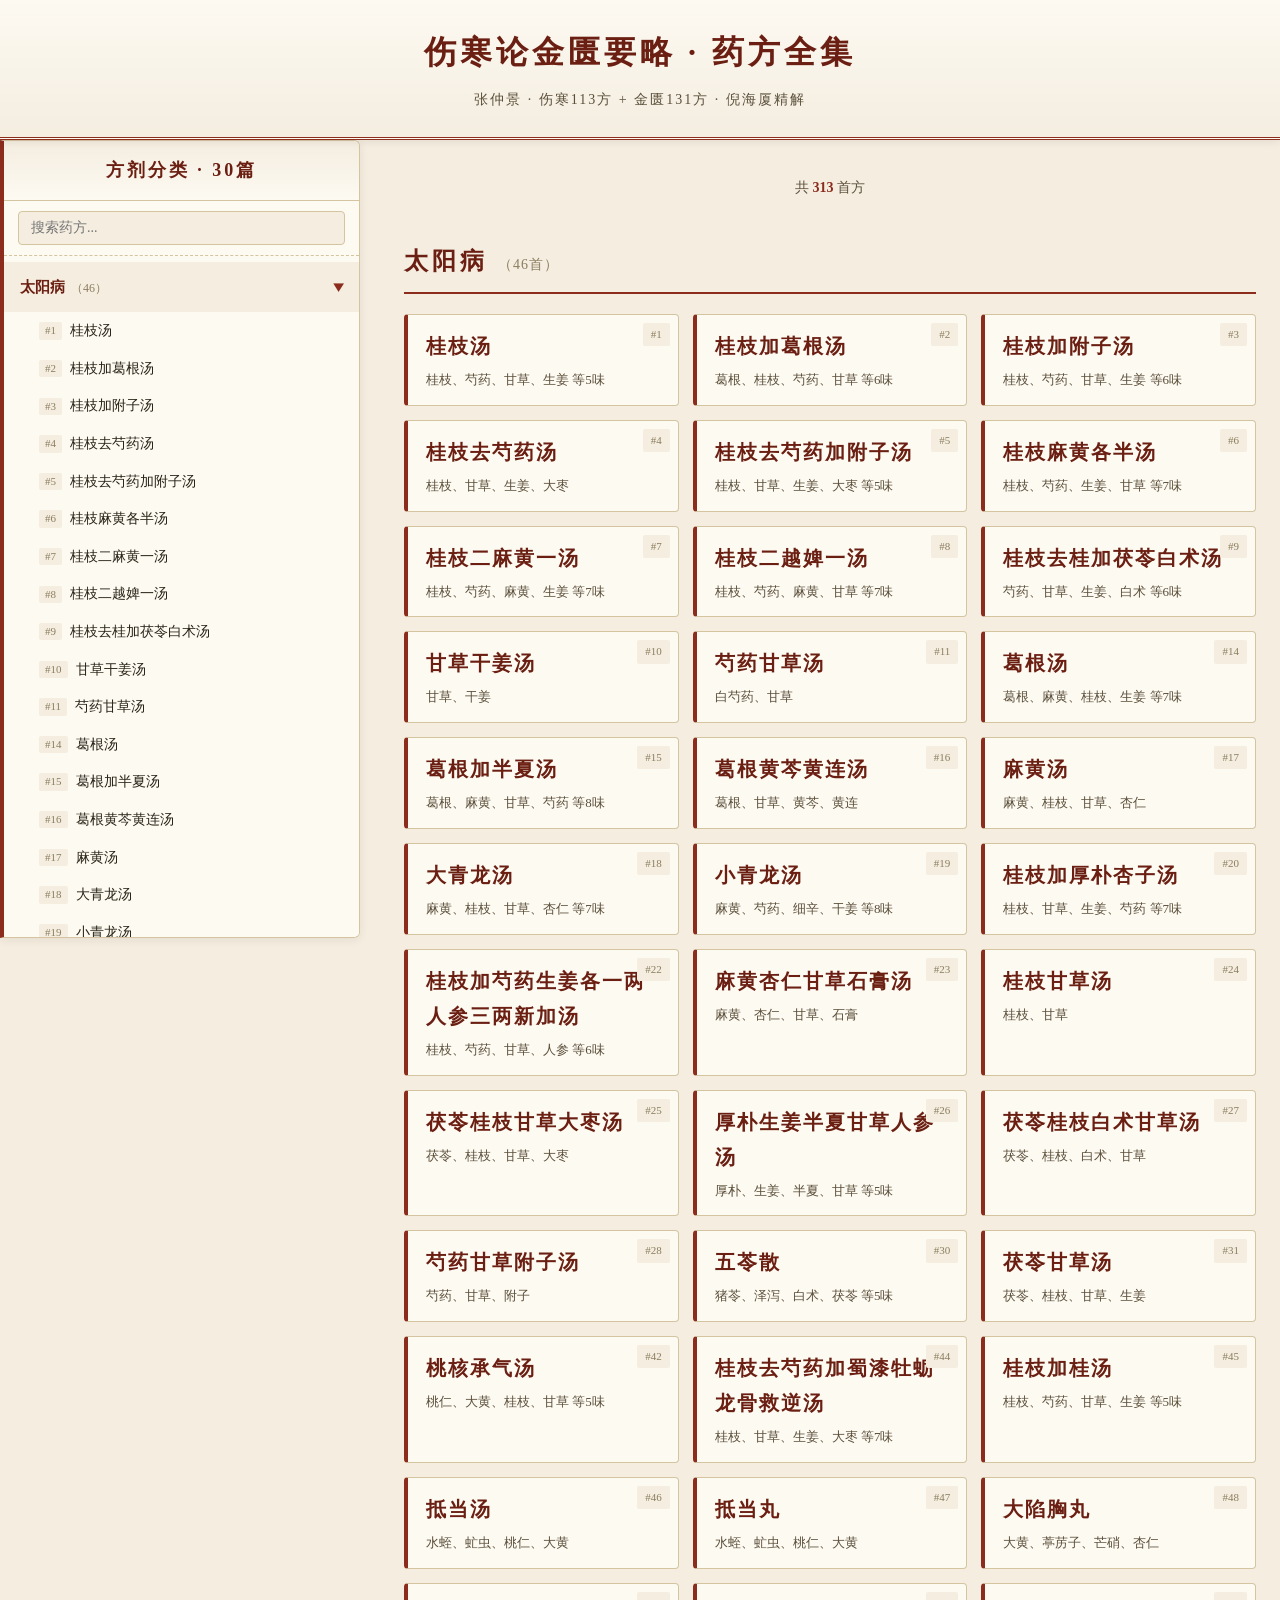
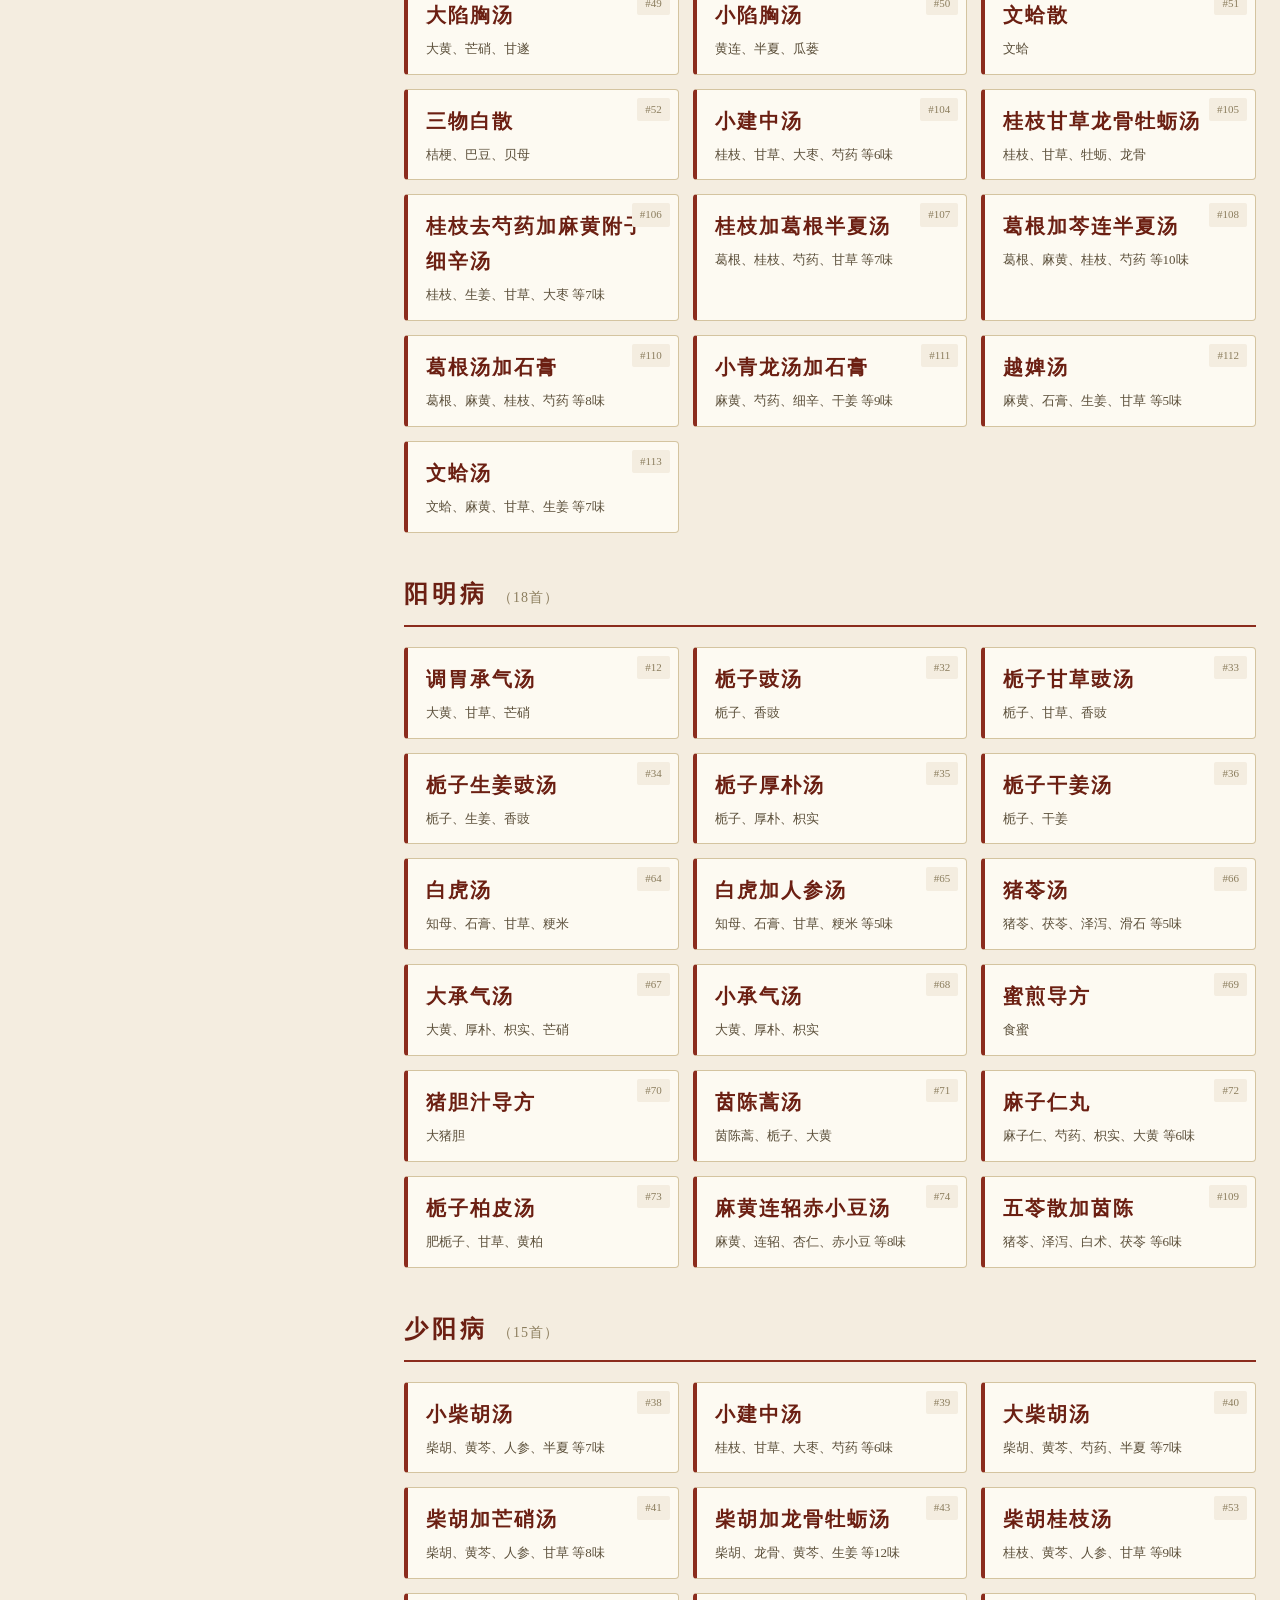
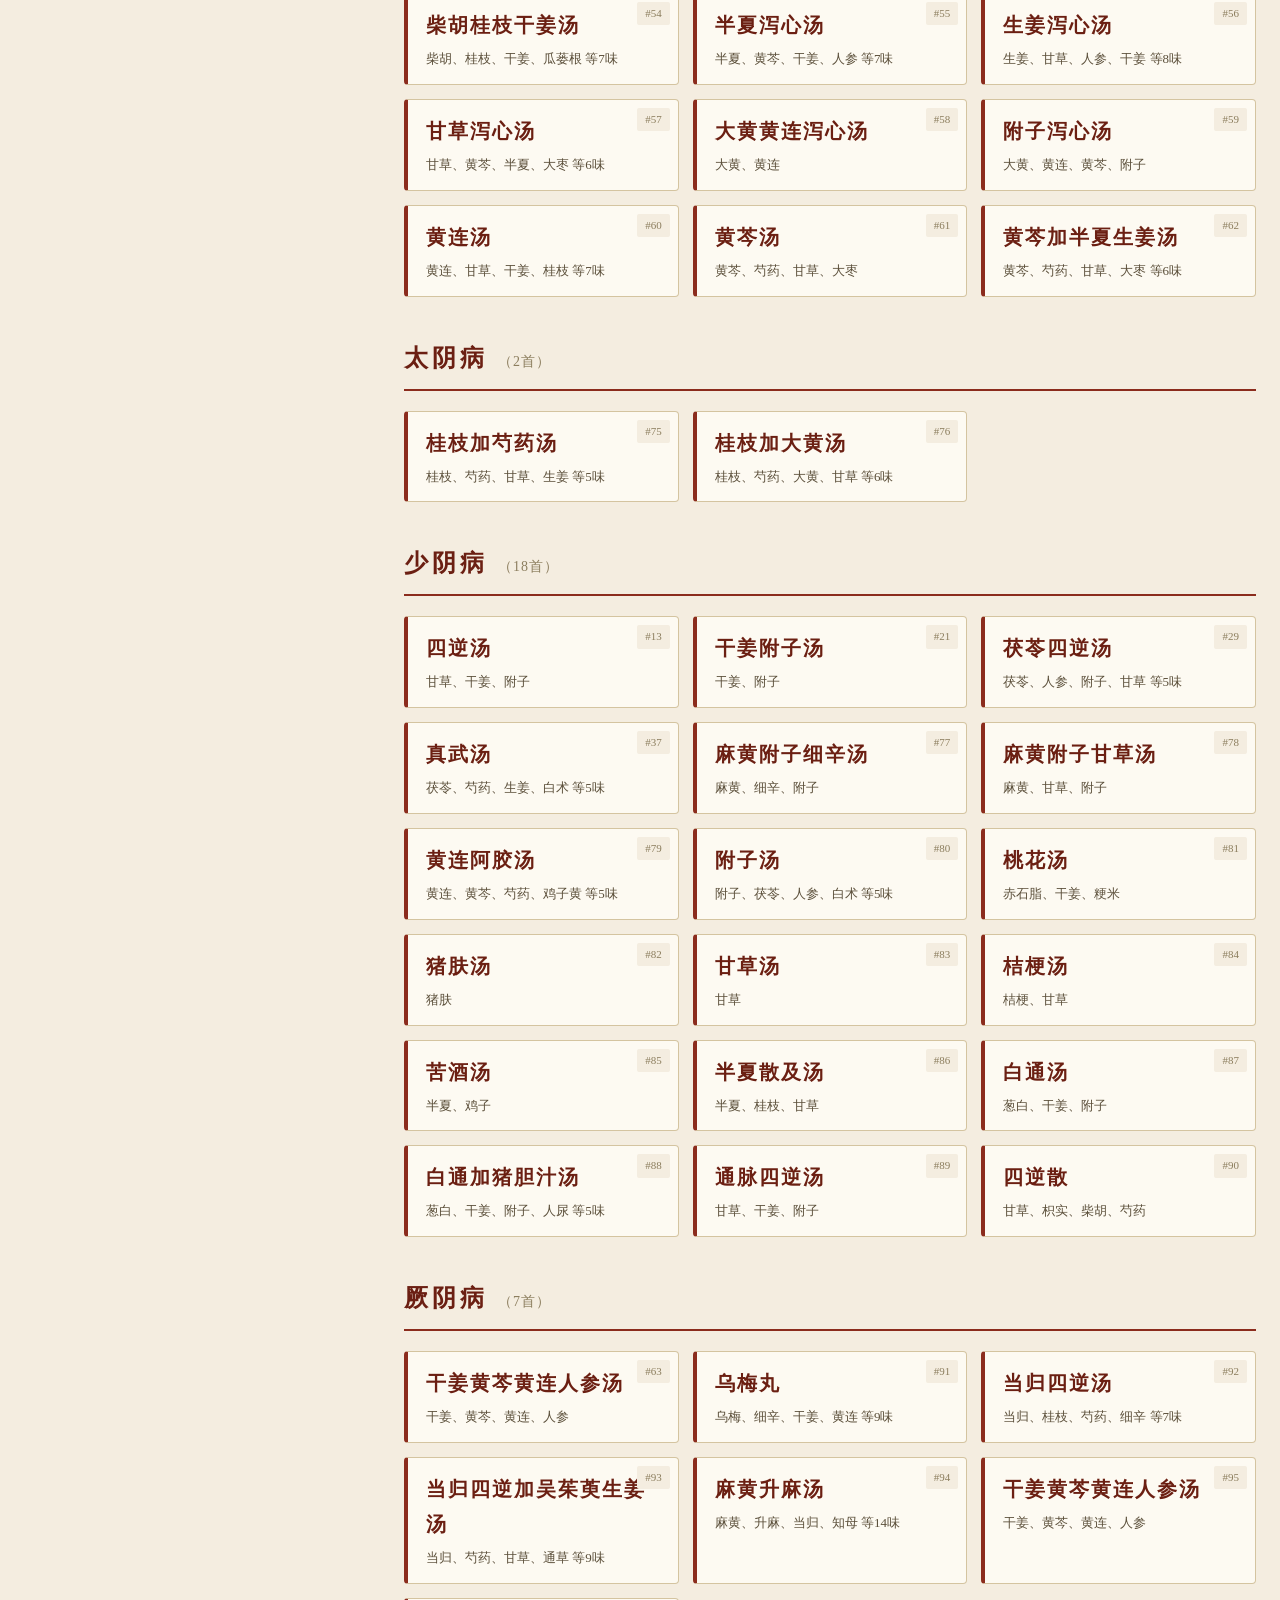
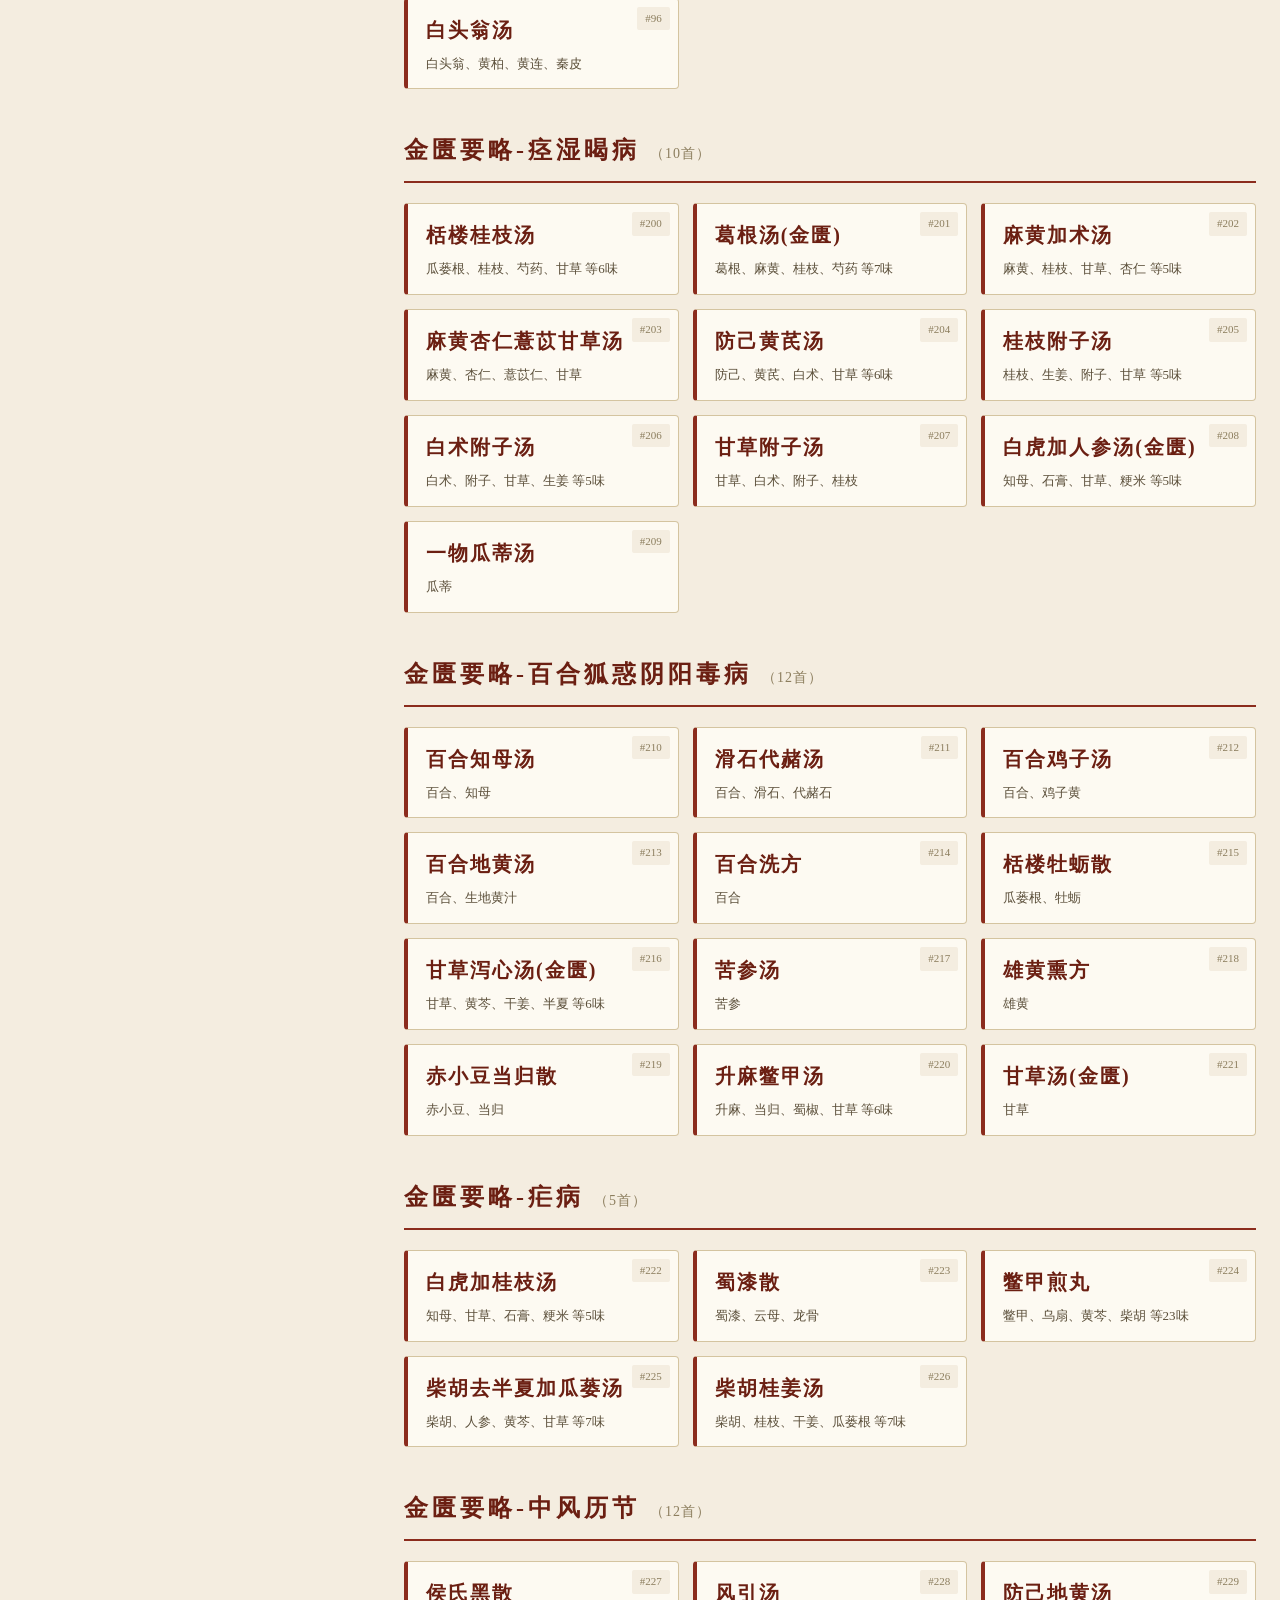
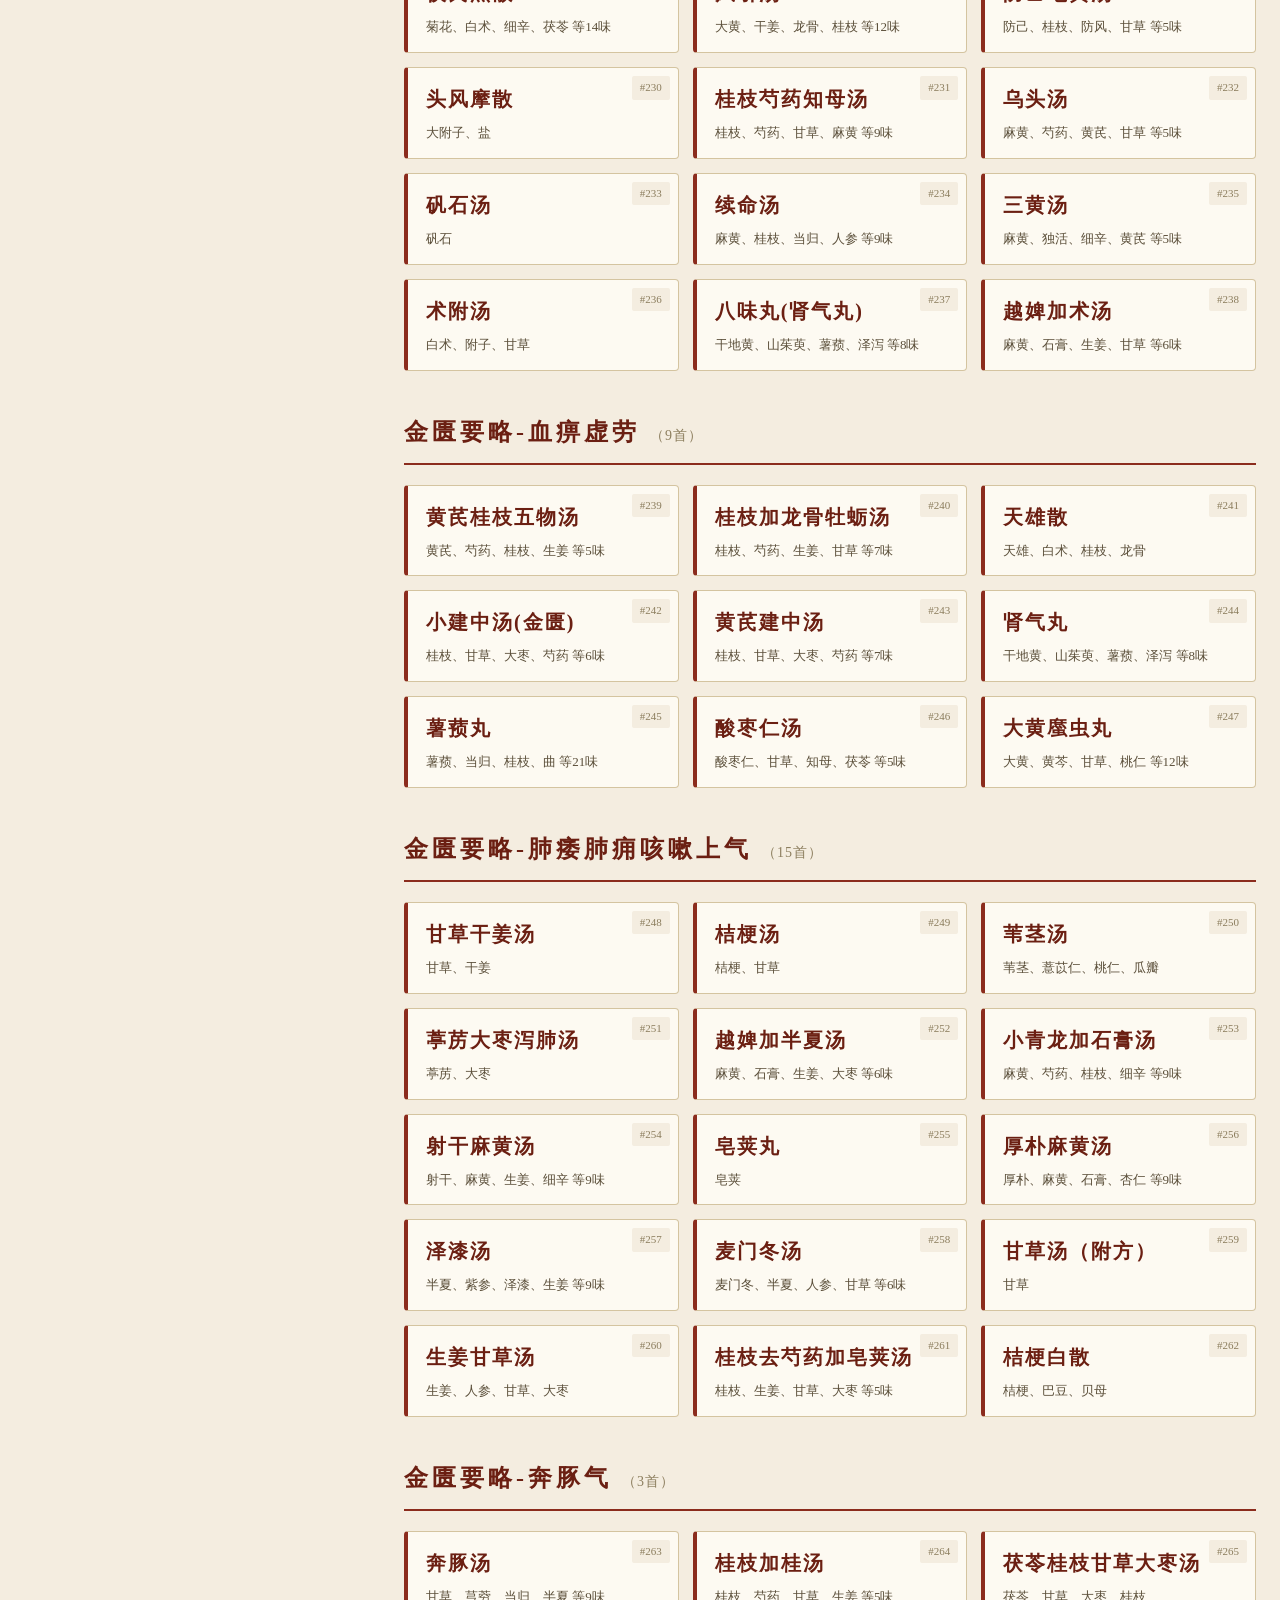
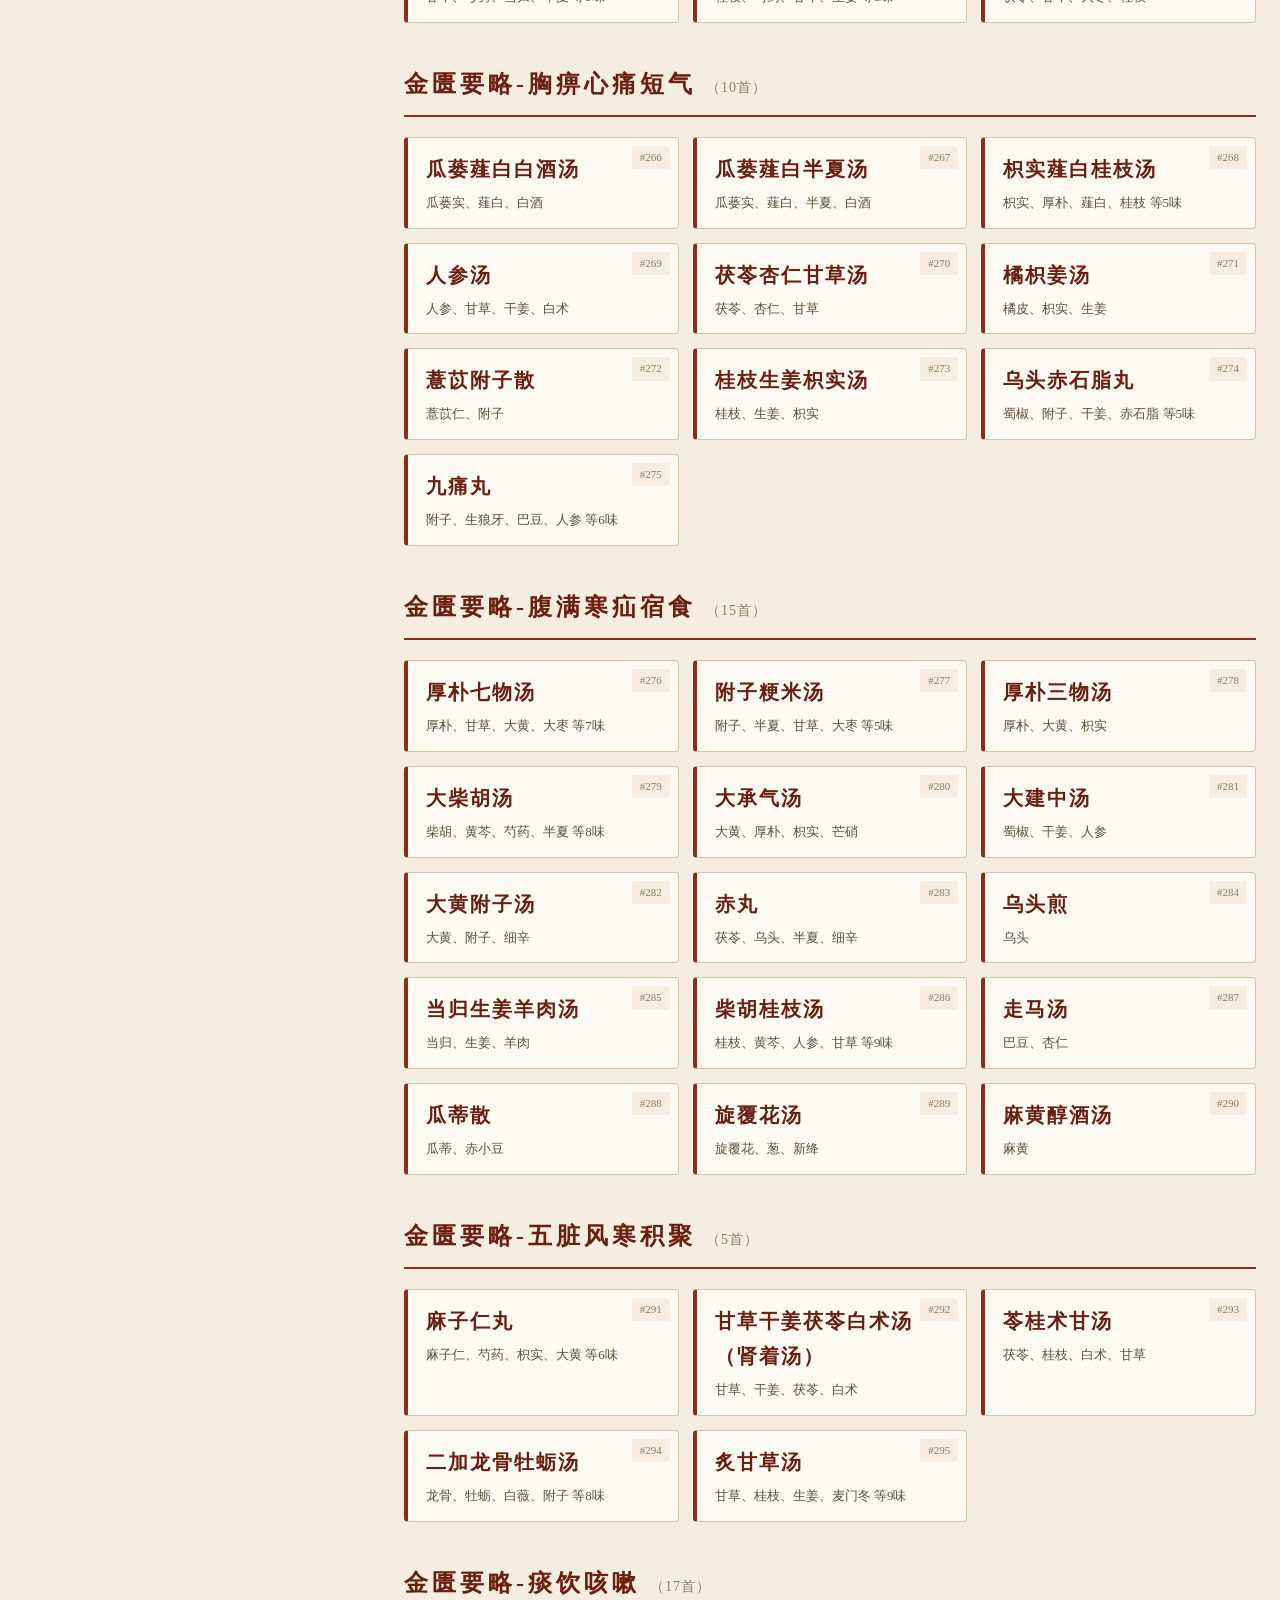
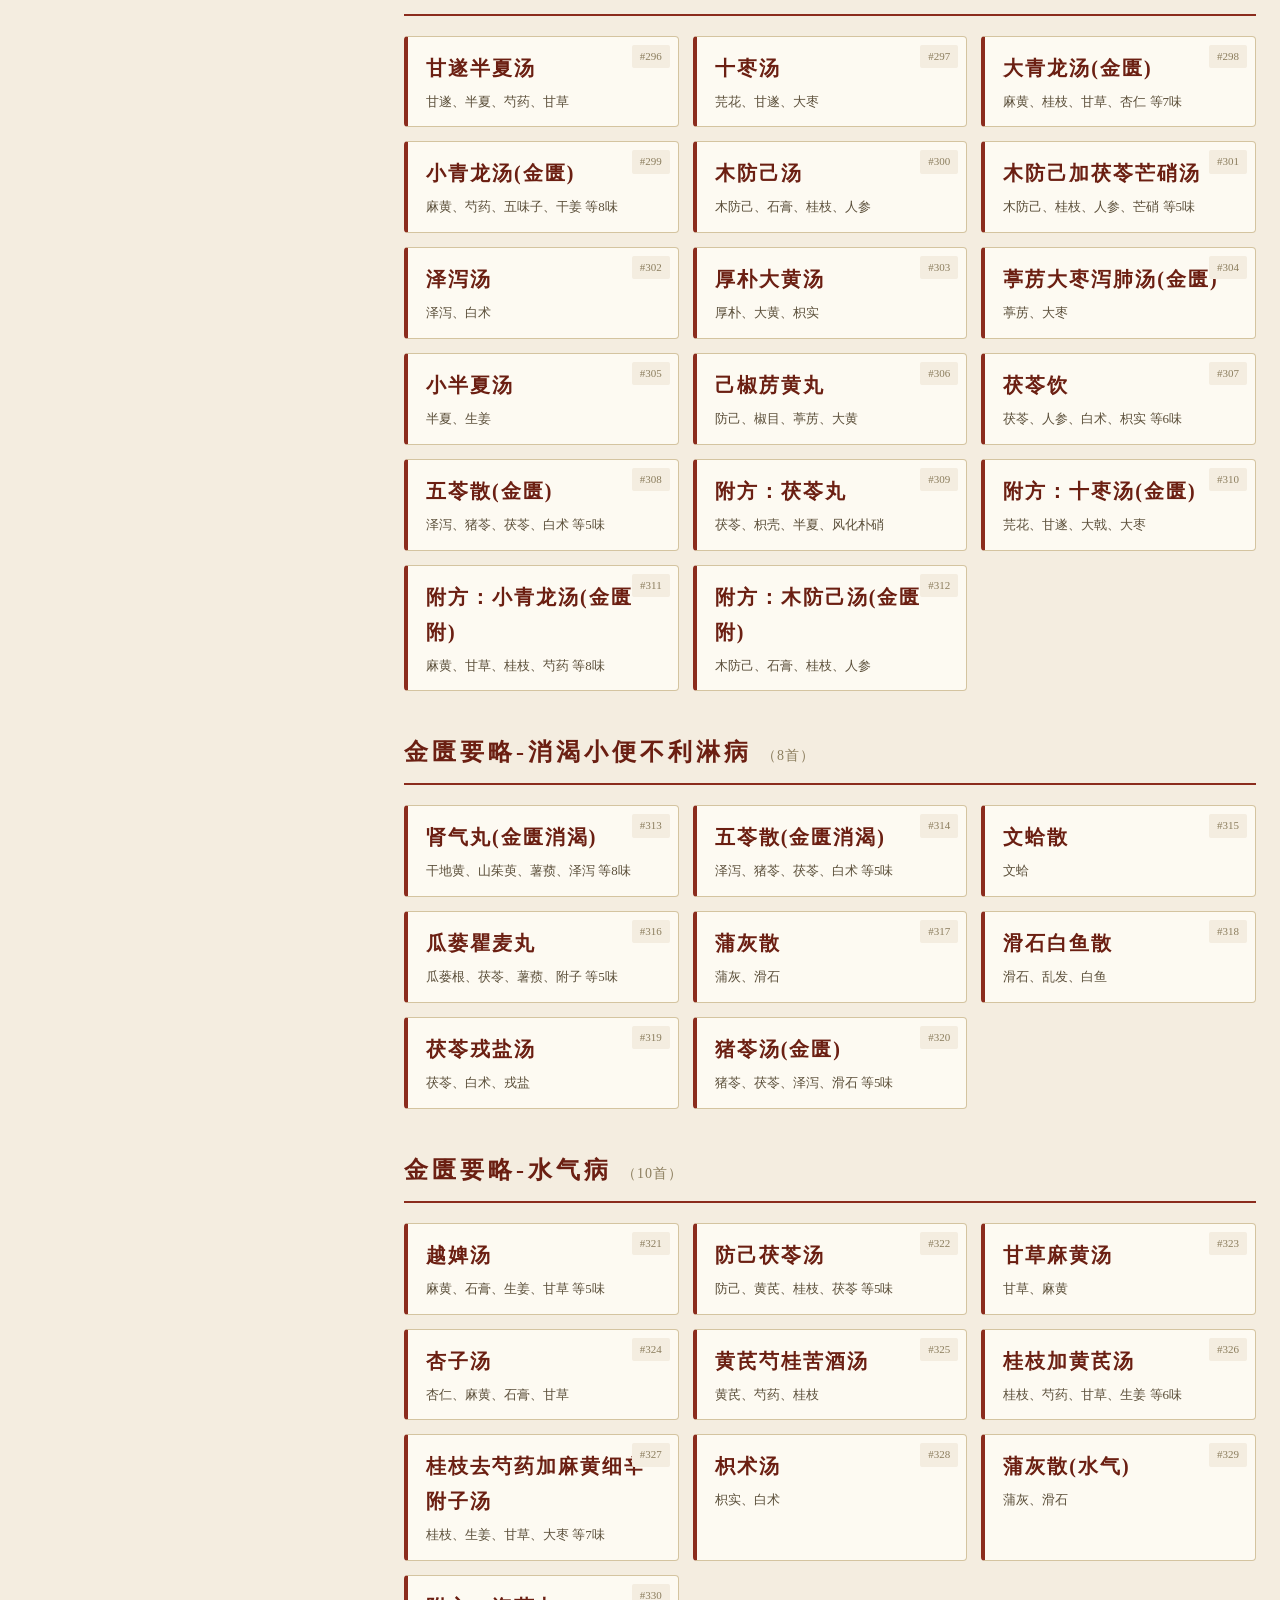
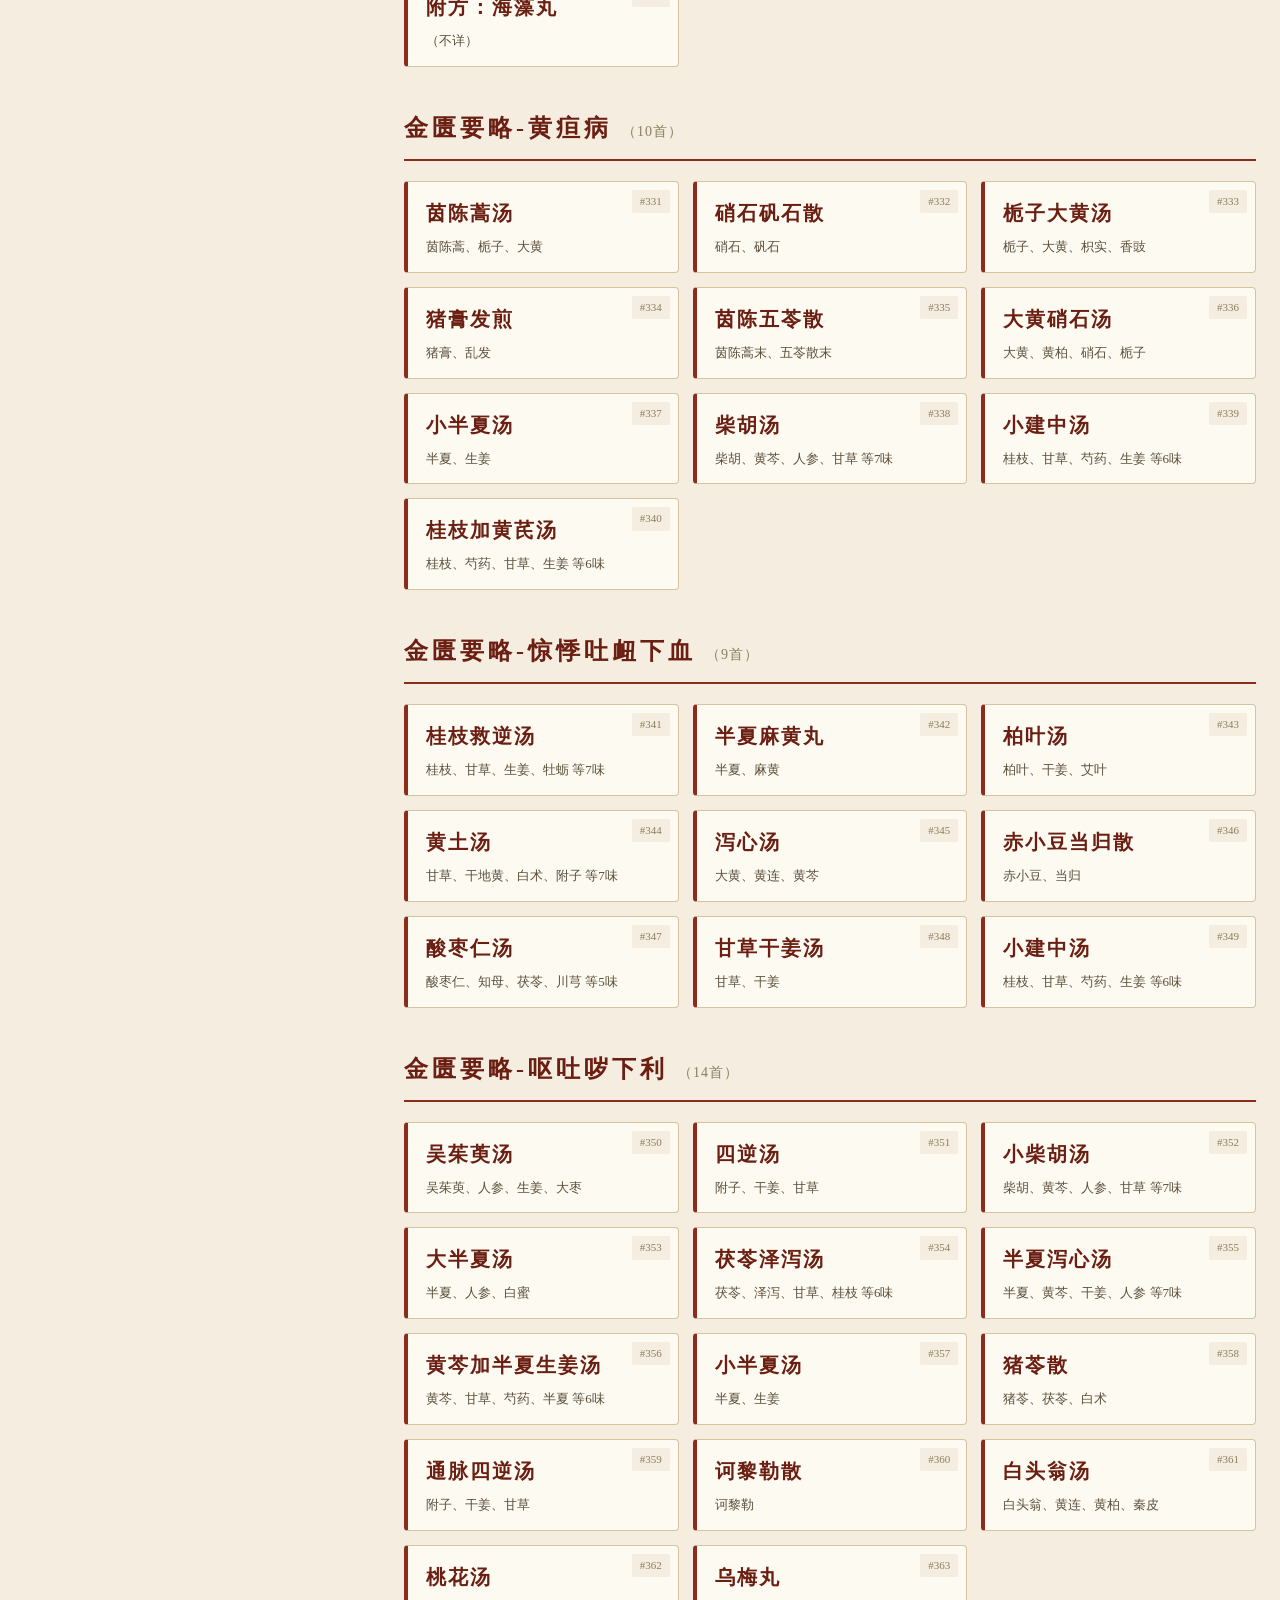
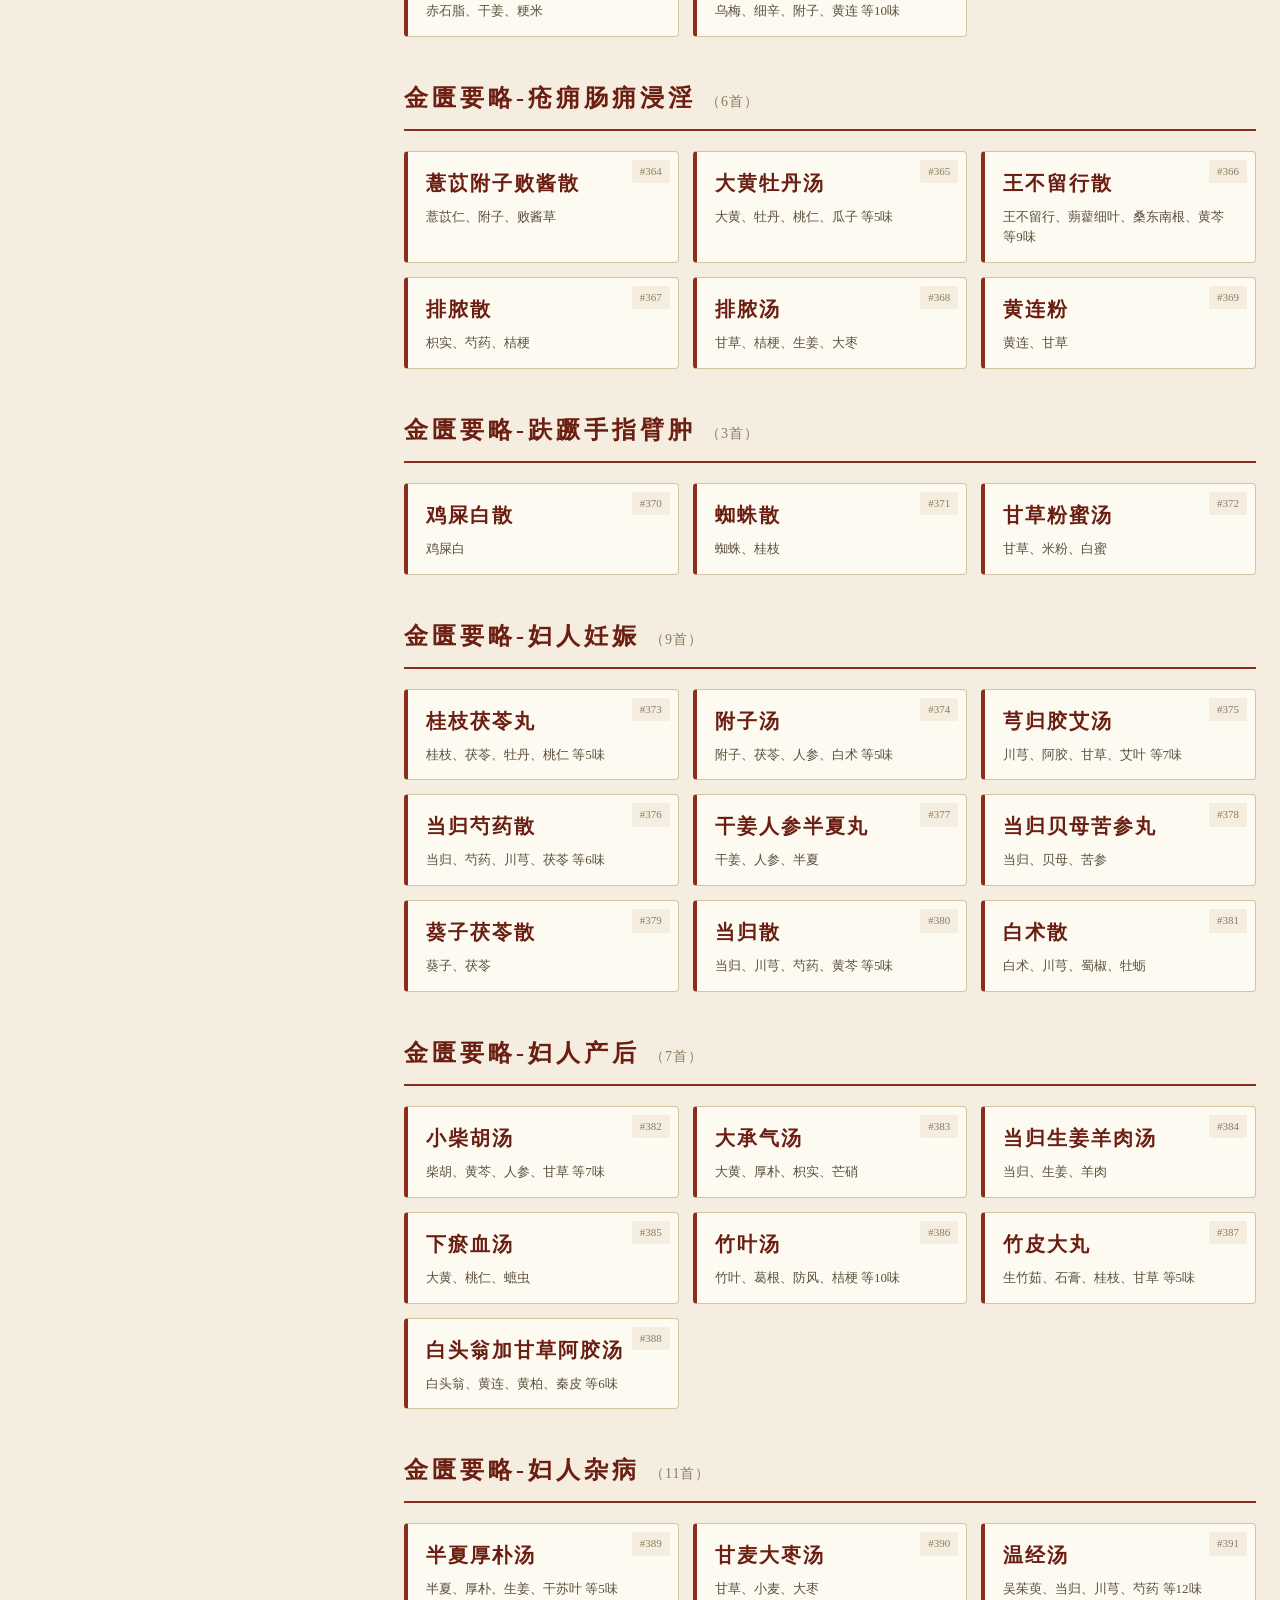
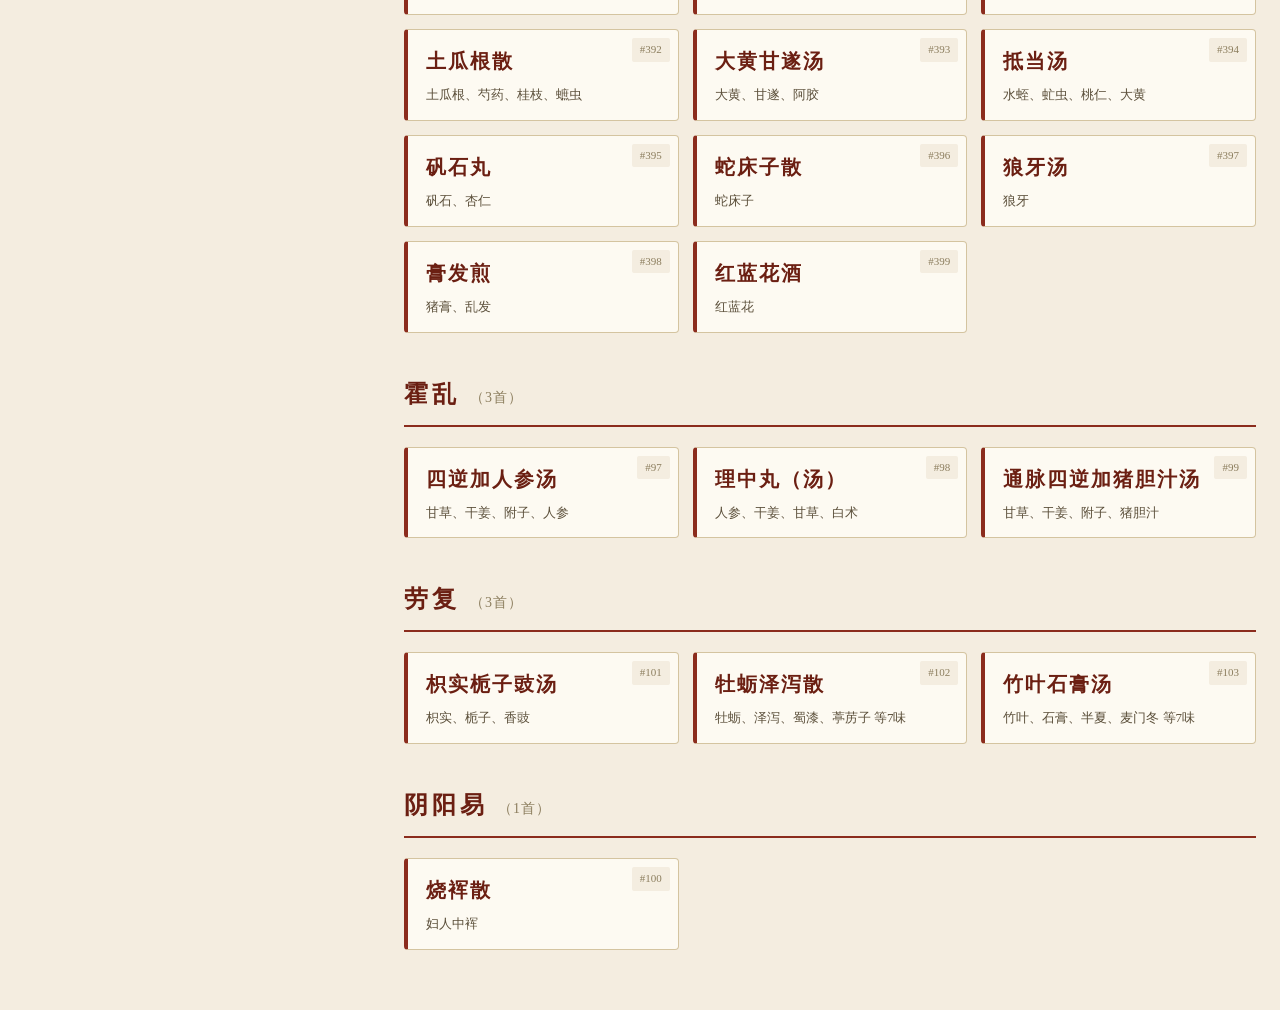
==== 伤寒金匮方剂全集.html @ fbc91f57 "Add files via upload" ====
<!DOCTYPE html>
<html lang="zh-CN">
<head>
<meta charset="UTF-8" />
<meta name="viewport" content="width=device-width, initial-scale=1.0" />
<title>伤寒论金匮要略 · 药方全集 · 倪海厦精解</title>
<link rel="icon" type="image/svg+xml" href="favicon.svg" />
<link rel="alternate icon" type="image/x-icon" href="favicon.svg" />
<link rel="apple-touch-icon" href="favicon.svg" />
<link rel="mask-icon" href="favicon.svg" color="#8b2c1d" />
<meta name="theme-color" content="#8b2c1d" />
<meta name="application-name" content="伤寒金匮方剂全集" />
<meta name="apple-mobile-web-app-title" content="伤寒金匮" />
<meta name="apple-mobile-web-app-capable" content="yes" />
<style>
* { margin: 0; padding: 0; box-sizing: border-box; }
body {
    background: #f4ede0;
    color: #2a2418;
    font-family: "STKaiti", "KaiTi", "楷体", "Songti SC", "STSong", serif;
    line-height: 1.75;
    min-height: 100vh;
}
.header {
    background: linear-gradient(180deg, #fdfaf2 0%, #f4ede0 100%);
    border-bottom: 3px double #8b2c1d;
    padding: 24px;
    text-align: center;
    position: sticky;
    top: 0;
    z-index: 100;
    box-shadow: 0 2px 8px rgba(60, 40, 10, 0.08);
}
.header h1 {
    color: #6b1f12;
    font-size: 32px;
    letter-spacing: 4px;
    margin-bottom: 8px;
}
.header p {
    color: #5b4f3a;
    font-size: 14px;
    letter-spacing: 2px;
}
.stats {
    text-align: center;
    color: #5b4f3a;
    font-size: 14px;
    margin: 16px 0;
}
.stats strong { color: #8b2c1d; }
.container {
    max-width: 1200px;
    margin: 0 auto;
    padding: 20px 24px 60px;
    overflow: hidden;
}
.layout {
    display: flex;
    align-items: flex-start;
}
.main-content {
    flex: 1 1 auto;
    min-width: 0;
}
.sidebar {
    position: sticky;
    top: 82px;
    width: 360px;
    flex-shrink: 0;
    max-height: calc(100vh - 102px);
    background: #fdfaf2;
    border: 1px solid #d4c4a0;
    border-left: 4px solid #8b2c1d;
    border-radius: 0 6px 6px 0;
    box-shadow: 0 2px 10px rgba(60, 40, 10, 0.08);
    display: flex;
    flex-direction: column;
    overflow: hidden;
    float: left;
    margin-right: 20px;
}
.sidebar-header {
    padding: 14px 18px;
    background: linear-gradient(180deg, #f4ede0 0%, #fdfaf2 100%);
    border-bottom: 1px solid #d4c4a0;
    color: #6b1f12;
    font-size: 18px;
    font-weight: bold;
    letter-spacing: 3px;
    text-align: center;
    flex-shrink: 0;
}
.sidebar-search {
    padding: 10px 14px;
    border-bottom: 1px dashed #d4c4a0;
    flex-shrink: 0;
}
.sidebar-search input {
    width: 100%;
    padding: 8px 12px;
    font-family: inherit;
    font-size: 14px;
    border: 1px solid #d4c4a0;
    background: #f4ede0;
    color: #2a2418;
    border-radius: 4px;
    outline: none;
}
.sidebar-search input:focus { border-color: #8b2c1d; }
.sidebar-body {
    overflow-y: auto;
    flex: 1 1 auto;
    padding: 6px 0;
}
.cat-group { border-bottom: 1px dashed #e8dcc0; }
.cat-group:last-child { border-bottom: none; }
.cat-title {
    padding: 12px 16px;
    background: #f4ede0;
    color: #6b1f12;
    font-size: 15px;
    font-weight: bold;
    letter-spacing: 0;
    cursor: pointer;
    user-select: none;
    display: flex;
    justify-content: space-between;
    align-items: center;
    transition: background 0.15s;
    white-space: nowrap;
}
.cat-title:hover { background: #ece2cb; }
.cat-title .cat-arrow {
    font-size: 12px;
    color: #8b2c1d;
    transition: transform 0.2s;
}
.cat-group.open .cat-title .cat-arrow { transform: rotate(90deg); }
.cat-count {
    font-size: 12px;
    color: #8c7e5e;
    font-weight: normal;
    margin-left: 6px;
    letter-spacing: 0;
}
.cat-items {
    display: none;
    list-style: none;
    background: #fdfaf2;
}
.cat-group.open .cat-items { display: block; }
.cat-item {
    padding: 9px 18px 9px 32px;
    font-size: 14px;
    color: #2a2418;
    cursor: pointer;
    border-left: 3px solid transparent;
    transition: all 0.15s;
    display: flex;
    align-items: center;
    gap: 8px;
    line-height: 1.4;
}
.cat-item:hover {
    background: #f4ede0;
    color: #6b1f12;
    border-left-color: #8b2c1d;
}
.cat-item.active {
    background: #f4ede0;
    color: #8b2c1d;
    border-left-color: #8b2c1d;
    font-weight: bold;
}
.cat-item .item-id {
    font-size: 11px;
    color: #8c7e5e;
    background: #f4ede0;
    padding: 1px 6px;
    border-radius: 2px;
    flex-shrink: 0;
}
.section-title {
    font-size: 24px;
    color: #6b1f12;
    border-bottom: 2px solid #8b2c1d;
    padding-bottom: 10px;
    margin: 40px 0 20px;
    letter-spacing: 4px;
    font-weight: bold;
}
.section-subtitle {
    color: #8c7e5e;
    font-size: 14px;
    margin-left: 10px;
    font-weight: normal;
    letter-spacing: 1px;
}
.formula-list {
    display: grid;
    grid-template-columns: repeat(auto-fill, minmax(260px, 1fr));
    gap: 14px;
}
.formula-item {
    background: #fdfaf2;
    border: 1px solid #d4c4a0;
    border-left: 4px solid #8b2c1d;
    padding: 14px 18px;
    border-radius: 4px;
    cursor: pointer;
    transition: all 0.2s;
    position: relative;
}
.formula-item:hover {
    transform: translateY(-2px);
    box-shadow: 0 4px 12px rgba(139, 44, 29, 0.15);
    border-color: #8b2c1d;
}
.formula-num {
    position: absolute;
    top: 8px;
    right: 8px;
    font-size: 11px;
    color: #8c7e5e;
    background: #f4ede0;
    padding: 2px 8px;
    border-radius: 2px;
}
.formula-name {
    font-size: 20px;
    color: #6b1f12;
    font-weight: bold;
    letter-spacing: 2px;
    margin-bottom: 6px;
}
.formula-composition {
    font-size: 13px;
    color: #5b4f3a;
    line-height: 1.6;
}
.formula-details {
    background: #fdfaf2;
    border: 2px solid #8b2c1d;
    padding: 30px 40px;
    margin: 20px 0;
    border-radius: 6px;
    box-shadow: 0 4px 16px rgba(60, 40, 10, 0.1);
    position: relative;
}
.close-btn {
    position: absolute;
    top: 12px;
    right: 12px;
    background: #8b2c1d;
    color: #fdfaf2;
    border: none;
    padding: 6px 14px;
    border-radius: 4px;
    cursor: pointer;
    font-family: inherit;
    font-size: 14px;
}
.close-btn:hover { background: #6b1f12; }
.detail-header {
    text-align: center;
    margin-bottom: 24px;
    padding-bottom: 20px;
    border-bottom: 1px dashed #d4c4a0;
}
.detail-id {
    color: #8c7e5e;
    font-size: 14px;
    letter-spacing: 2px;
}
.detail-title {
    font-size: 36px;
    color: #6b1f12;
    margin: 10px 0;
    letter-spacing: 4px;
    font-weight: bold;
}
.detail-cat {
    display: inline-block;
    background: #f4ede0;
    color: #8b2c1d;
    border: 1px solid #8b2c1d;
    padding: 4px 16px;
    font-size: 14px;
    letter-spacing: 2px;
    border-radius: 2px;
}
.detail-section {
    margin-bottom: 24px;
    position: relative;
    z-index: 1;
}
.detail-section-title {
    font-size: 18px;
    color: #6b1f12;
    border-left: 4px solid #8b2c1d;
    padding-left: 12px;
    margin-bottom: 12px;
    letter-spacing: 2px;
    font-weight: bold;
}
.detail-content {
    font-size: 16px;
    line-height: 1.9;
    background: #f4ede0;
    padding: 14px 18px;
    border-radius: 4px;
    border: 1px solid #e8dcc0;
    white-space: pre-wrap;
}
.drug-list {
    list-style: none;
    background: #f4ede0;
    padding: 14px 18px;
    border-radius: 4px;
    border: 1px solid #e8dcc0;
}
.drug-list li {
    padding: 6px 0;
    border-bottom: 1px dashed #d4c4a0;
    display: flex;
    justify-content: space-between;
    font-size: 16px;
    gap: 16px;
}
.drug-list li:last-child { border-bottom: none; }
.drug-name { color: #2a2418; font-weight: bold; }
.drug-dose { color: #8b2c1d; text-align: right; }
.point-item {
    background: #f4ede0;
    padding: 12px 16px 12px 32px;
    margin-bottom: 10px;
    border-left: 3px solid #b08a3a;
    position: relative;
    font-size: 15px;
    line-height: 1.9;
}
.point-item::before {
    content: "◆";
    position: absolute;
    left: 12px;
    color: #8b2c1d;
    font-size: 12px;
    top: 14px;
}
.hidden { display: none !important; }
.no-match {
    grid-column: 1 / -1;
    text-align: center;
    padding: 40px;
    color: #8c7e5e;
}
@media (max-width: 720px) {
    .header h1 { font-size: 24px; }
    .formula-list { grid-template-columns: 1fr; }
    .formula-details { padding: 20px 16px; }
    .detail-title { font-size: 28px; }
    .sidebar {
        position: static;
        width: 100%;
        max-height: 350px;
        float: none;
        margin-right: 0;
        margin-bottom: 20px;
        border-radius: 0 0 6px 6px;
    }
}
</style>
</head>
<body>
<div class="header">
    <h1>伤寒论金匮要略 · 药方全集</h1>
    <p>张仲景 · 伤寒113方 + 金匮131方 · 倪海厦精解</p>
</div>

<aside class="sidebar" id="sidebar">
    <div class="sidebar-header">方剂分类 · 30篇</div>
    <div class="sidebar-search">
        <input id="sidebarSearch" type="search" placeholder="搜索药方..." />
    </div>
    <div class="sidebar-body" id="sidebarBody"></div>
</aside>

<div class="container">
    <div class="layout">
        <div class="main-content">
            <div class="stats" id="statsBar"></div>
            <div id="detailsContainer"></div>
            <div id="mainList"></div>
        </div>
    </div>
</div>

<script>
const FORMULAS = [
  {
    id: 1, name: "桂枝汤", category: "太阳病",
    composition: [
      { drug: "桂枝", dose: "三两（去皮）" },
      { drug: "芍药", dose: "三两" },
      { drug: "甘草", dose: "二两（炙）" },
      { drug: "生姜", dose: "三两（切）" },
      { drug: "大枣", dose: "十二枚（擘）" }
    ],
    method: "㕮咀，以水七升，微火煮取三升，去滓，适寒温，服一升。服已须臾，啜热稀粥一升余，以助药力。温覆令一时许，遍身漐漐微似有汗者益佳，不可令如水流漓，病必不除。",
    original: "太阳中风，阳浮而阴弱，阳浮者热自发，阴弱者汗自出，啬啬恶寒，淅淅恶风，翕翕发热，鼻鸣干呕者，桂枝汤主之。（12）\n太阳病，头痛，发热，汗出，恶风，桂枝汤主之。（13）",
    keyPoints: [
      "桂枝汤为群方之首，调和阴阳第一方。",
      "桂枝解肌发表、芍药敛阴和营，二者一开一合，调和营卫。",
      "生姜助桂枝散寒、大枣助芍药养阴、甘草调和诸药。",
      "服后啜热稀粥以助汗，但不可过汗伤正。",
      "太阳中风证：发热、汗出、恶风、脉浮缓。",
      "本方是治疗太阳表虚证的主方，亦用于内伤杂病营卫不和者。"
    ]
  },
  {
    id: 2, name: "桂枝加葛根汤", category: "太阳病",
    composition: [
      { drug: "葛根", dose: "四两" },
      { drug: "桂枝", dose: "三两（去皮）" },
      { drug: "芍药", dose: "三两" },
      { drug: "甘草", dose: "二两（炙）" },
      { drug: "生姜", dose: "三两（切）" },
      { drug: "大枣", dose: "十二枚（擘）" }
    ],
    method: "以水一斗，先煮葛根，减二升，去上沫，内诸药，煮取三升，去滓，温服一升，覆取微似汗，不须啜粥。",
    original: "太阳病，项背强几几，反汗出恶风者，桂枝加葛根汤主之。（14）",
    keyPoints: [
      "桂枝汤证基础上加项背强几几，为风寒袭表、经输不利、津液不布。",
      "葛根升阳生津、舒筋解肌，能缓解项背强急。",
      "倪师：葛根用四两量重，取其升提津液以濡养筋脉。",
      "与葛根汤区别：彼为无汗恶风，此为汗出恶风。"
    ]
  },
  {
    id: 3, name: "桂枝加附子汤", category: "太阳病",
    composition: [
      { drug: "桂枝", dose: "三两（去皮）" },
      { drug: "芍药", dose: "三两" },
      { drug: "甘草", dose: "三两（炙）" },
      { drug: "生姜", dose: "三两（切）" },
      { drug: "大枣", dose: "十二枚（擘）" },
      { drug: "附子", dose: "一枚（炮，去皮，破八片）" }
    ],
    method: "以水七升，煮取三升，去滓，温服一升。",
    original: "太阳病，发汗，遂漏不止，其人恶风，小便难，四肢微急，难以屈伸者，桂枝加附子汤主之。（20）",
    keyPoints: [
      "过汗伤阳，致阳虚不固、汗漏不止。",
      "附子回阳救逆、固表止汗。",
      "倪师：此方证病机为阳虚液脱，但以阳虚为本，故加附子扶阳，阳生则阴长。",
      "小便难、四肢微急，皆为阳虚不化津液所致。",
      "治疗原则：先扶阳后救阴，阳回则阴自复。"
    ]
  },
  {
    id: 4, name: "桂枝去芍药汤", category: "太阳病",
    composition: [
      { drug: "桂枝", dose: "三两（去皮）" },
      { drug: "甘草", dose: "二两（炙）" },
      { drug: "生姜", dose: "三两（切）" },
      { drug: "大枣", dose: "十二枚（擘）" }
    ],
    method: "以水七升，煮取三升，去滓，温服一升。",
    original: "太阳病，下之后，脉促胸满者，桂枝去芍药汤主之。（21）",
    keyPoints: [
      "误下后表邪未解，胸阳受挫。",
      "脉促为阳气尚能抗邪之象，胸满为胸阳不振。",
      "去芍药之酸敛，避其碍阳、致邪气内陷。",
      "倪师：芍药酸收阴柔，胸满者忌之。"
    ]
  },
  {
    id: 5, name: "桂枝去芍药加附子汤", category: "太阳病",
    composition: [
      { drug: "桂枝", dose: "三两（去皮）" },
      { drug: "甘草", dose: "二两（炙）" },
      { drug: "生姜", dose: "三两（切）" },
      { drug: "大枣", dose: "十二枚（擘）" },
      { drug: "附子", dose: "一枚（炮，去皮，破八片）" }
    ],
    method: "以水七升，煮取三升，去滓，温服一升。",
    original: "若微寒者，桂枝去芍药加附子汤主之。（22）",
    keyPoints: [
      "上方证基础上见微恶寒，是阳虚较甚。",
      "加附子温经扶阳。",
      "倪师：'微寒'指脉微而恶寒，乃阳气大虚。"
    ]
  },
  {
    id: 6, name: "桂枝麻黄各半汤", category: "太阳病",
    composition: [
      { drug: "桂枝", dose: "一两十六铢（去皮）" },
      { drug: "芍药", dose: "一两" },
      { drug: "生姜", dose: "一两（切）" },
      { drug: "甘草", dose: "一两（炙）" },
      { drug: "麻黄", dose: "一两（去节）" },
      { drug: "大枣", dose: "四枚（擘）" },
      { drug: "杏仁", dose: "二十四枚（汤浸，去皮尖）" }
    ],
    method: "以水五升，先煮麻黄一二沸，去上沫，内诸药，煮取一升八合，去滓，温服六合。",
    original: "太阳病，得之八九日，如疟状，发热恶寒，热多寒少，其人不呕，清便欲自可，一日二三度发……面色反有热色者，未欲解也，宜桂枝麻黄各半汤。（23）",
    keyPoints: [
      "表郁轻证，发热恶寒如疟，一日二三度发。",
      "病邪微深，正气略虚，单用桂枝则力不够，单用麻黄又嫌过汗。",
      "二方合用，小汗解表，祛邪不伤正。",
      "倪师：面有热色、身痒为表邪怫郁、欲汗不得。"
    ]
  },
  {
    id: 7, name: "桂枝二麻黄一汤", category: "太阳病",
    composition: [
      { drug: "桂枝", dose: "一两十七铢（去皮）" },
      { drug: "芍药", dose: "一两六铢" },
      { drug: "麻黄", dose: "十六铢（去节）" },
      { drug: "生姜", dose: "一两六铢（切）" },
      { drug: "杏仁", dose: "十六个（去皮尖）" },
      { drug: "甘草", dose: "一两二铢（炙）" },
      { drug: "大枣", dose: "五枚（擘）" }
    ],
    method: "以水五升，先煮麻黄一二沸，去上沫，内诸药，煮取二升，去滓，温服一升，日再服。",
    original: "服桂枝汤，大汗出，脉洪大者，与桂枝汤如前法。若形似疟，一日再发者，汗出必解，宜桂枝二麻黄一汤。（25）",
    keyPoints: [
      "大汗出后表邪未尽，邪郁肌表。",
      "较桂枝麻黄各半汤证更轻，发作次数也更少。",
      "桂枝汤重、麻黄汤轻，取微汗之意。",
      "倪师：本方重在调和营卫，微开腠理。"
    ]
  },
  {
    id: 8, name: "桂枝二越婢一汤", category: "太阳病",
    composition: [
      { drug: "桂枝", dose: "十八铢（去皮）" },
      { drug: "芍药", dose: "十八铢" },
      { drug: "麻黄", dose: "十八铢（去节）" },
      { drug: "甘草", dose: "十八铢（炙）" },
      { drug: "大枣", dose: "四枚（擘）" },
      { drug: "生姜", dose: "一两二铢（切）" },
      { drug: "石膏", dose: "二十四铢（碎，绵裹）" }
    ],
    method: "以水五升，先煮麻黄一二沸，去上沫，内诸药，煮取二升，去滓，温服一升。",
    original: "太阳病，发热恶寒，热多寒少。脉微弱者，此无阳也，不可发汗，宜桂枝二越婢一汤。（27）",
    keyPoints: [
      "表寒里热轻证，热多寒少。",
      "加石膏清里热。",
      "倪师：'无阳'指阳气大虚，'脉微弱'者慎用峻汗。",
      "本方为表里双解轻剂，介于解表与清里之间。"
    ]
  },
  {
    id: 9, name: "桂枝去桂加茯苓白术汤", category: "太阳病",
    composition: [
      { drug: "芍药", dose: "三两" },
      { drug: "甘草", dose: "二两（炙）" },
      { drug: "生姜", dose: "三两（切）" },
      { drug: "白术", dose: "三两" },
      { drug: "茯苓", dose: "三两" },
      { drug: "大枣", dose: "十二枚（擘）" }
    ],
    method: "以水八升，煮取三升，去滓，温服一升。小便利则愈。",
    original: "服桂枝汤，或下之，仍头项强痛，翕翕发热，无汗，心下满微痛，小便不利者，桂枝去桂加茯苓白术汤主之。（28）",
    keyPoints: [
      "水饮内停、太阳经输不利。",
      "小便不利、心下满微痛为水饮内停之象。",
      "茯苓、白术健脾利水。",
      "倪师：此方利水以通阳，气化则表自解。",
      "历代对'去桂'有争议，倪师主张去桂以专攻水饮。"
    ]
  },
  {
    id: 10, name: "甘草干姜汤", category: "太阳病",
    composition: [
      { drug: "甘草", dose: "四两（炙）" },
      { drug: "干姜", dose: "二两（炮）" }
    ],
    method: "以水三升，煮取一升五合，去滓，分温再服。",
    original: "伤寒，脉浮，自汗出……反与桂枝，欲攻其表，此误也。得之便厥，咽中干，烦躁吐逆者，作甘草干姜汤与之，以复其阳……（29）",
    keyPoints: [
      "误用桂枝汤攻表后阴阳两虚。",
      "本方先复其阳（甘草、干姜辛甘化阳）。",
      "倪师：干姜温中、甘草补中，二者合用温复中阳。",
      "为中医'甘温除大热'、'辛甘化阳'的代表方。",
      "脚挛急为阴液不足，故先复阳后滋阴。"
    ]
  },
  {
    id: 11, name: "芍药甘草汤", category: "太阳病",
    composition: [
      { drug: "白芍药", dose: "四两" },
      { drug: "甘草", dose: "四两（炙）" }
    ],
    method: "以水三升，煮取一升五合，去滓，分温再服。",
    original: "……若厥愈足温者，更作芍药甘草汤与之，其脚即伸……（29）",
    keyPoints: [
      "酸甘化阴、柔筋缓急。",
      "主治津液受损、阴虚筋急所致脚挛急。",
      "倪师：此方为脚挛急的特效方，亦用于胃痉挛、坐骨神经痛等。",
      "临床应用极广，可加减用于多种痛症。"
    ]
  },
  {
    id: 12, name: "调胃承气汤", category: "阳明病",
    composition: [
      { drug: "大黄", dose: "四两（去皮，清酒洗）" },
      { drug: "甘草", dose: "二两（炙）" },
      { drug: "芒硝", dose: "半升" }
    ],
    method: "以水三升，煮取一升，去滓，内芒硝，更上火微煮令沸，少少温服之。",
    original: "阳明病，不吐不下，心烦者，可与调胃承气汤。（207）\n太阳病三日，发汗不解，蒸蒸发热者，属胃也，调胃承气汤主之。（248）",
    keyPoints: [
      "三承气汤之一，泻下热实、和调胃气。",
      "以甘草缓和大黄、芒硝之峻烈，调和胃气。",
      "倪师：调胃承气汤是三承气中最轻的，调和胃气为主，泻下为辅。",
      "主治阳明腑实初起，燥实为主，痞满不显。",
      "少少温服，取其缓下之意。"
    ]
  },
  {
    id: 13, name: "四逆汤", category: "少阴病",
    composition: [
      { drug: "甘草", dose: "二两（炙）" },
      { drug: "干姜", dose: "一两半" },
      { drug: "附子", dose: "一枚（生用，去皮，破八片）" }
    ],
    method: "以水三升，煮取一升二合，去滓，分温再服。强人可大附子一枚、干姜三两。",
    original: "少阴病，脉沉者，急温之，宜四逆汤。（323）",
    keyPoints: [
      "回阳救逆第一方。",
      "附子温肾回阳、干姜温中散寒、甘草调中补虚。",
      "倪师：附子强心阳，干姜温脾胃，炙甘草缓峻烈兼补中。",
      "用于阳气衰微、四肢厥逆、脉微欲绝。",
      "四逆汤证为少阴寒化证，'急温之'提示阳气欲脱的危重证。"
    ]
  },
  {
    id: 14, name: "葛根汤", category: "太阳病",
    composition: [
      { drug: "葛根", dose: "四两" },
      { drug: "麻黄", dose: "三两（去节）" },
      { drug: "桂枝", dose: "二两（去皮）" },
      { drug: "生姜", dose: "三两（切）" },
      { drug: "甘草", dose: "二两（炙）" },
      { drug: "芍药", dose: "二两" },
      { drug: "大枣", dose: "十二枚（擘）" }
    ],
    method: "以水一斗，先煮麻黄、葛根，减二升，去白沫，内诸药，煮取三升，去滓，温服一升，覆取微似汗。",
    original: "太阳病，项背强几几，无汗恶风，葛根汤主之。（31）\n太阳与阳明合病者，必自下利，葛根汤主之。（32）",
    keyPoints: [
      "桂枝汤加葛根、麻黄，主治太阳伤寒兼项背强急。",
      "与桂枝加葛根汤相对：本方为表实无汗，彼为表虚汗出。",
      "倪师：葛根为阳明经药，治'肌肉'层次。",
      "下利而用葛根汤，为逆流挽舟之法。",
      "葛根用四两为仲景方中葛根最大用量。"
    ]
  },
  {
    id: 15, name: "葛根加半夏汤", category: "太阳病",
    composition: [
      { drug: "葛根", dose: "四两" },
      { drug: "麻黄", dose: "三两（去节）" },
      { drug: "甘草", dose: "二两（炙）" },
      { drug: "芍药", dose: "二两" },
      { drug: "桂枝", dose: "二两（去皮）" },
      { drug: "生姜", dose: "三两（切）" },
      { drug: "大枣", dose: "十二枚（擘）" },
      { drug: "半夏", dose: "半升（洗）" }
    ],
    method: "以水一斗，先煮葛根、麻黄，减二升，去白沫，内诸药，煮取三升，去滓，温服一升。",
    original: "太阳与阳明合病，不下利但呕者，葛根加半夏汤主之。（33）",
    keyPoints: [
      "葛根汤证基础上见呕吐，为表邪犯胃、胃气上逆。",
      "加半夏和胃降逆止呕。",
      "倪师：合病下利用葛根汤，升清阳以止利；呕者加半夏，降逆止呕。",
      "下利为邪下走、呕吐为邪上逆，治法各异。"
    ]
  },
  {
    id: 16, name: "葛根黄芩黄连汤", category: "太阳病",
    composition: [
      { drug: "葛根", dose: "半斤" },
      { drug: "甘草", dose: "二两（炙）" },
      { drug: "黄芩", dose: "三两" },
      { drug: "黄连", dose: "三两" }
    ],
    method: "以水八升，先煮葛根，减二升，内诸药，煮取二升，去滓，分温再服。",
    original: "太阳病，桂枝证，医反下之，利遂不止，脉促者，表未解也；喘而汗出者，葛根黄芩黄连汤主之。（34）",
    keyPoints: [
      "表证误下，邪热内陷阳明，致协热下利。",
      "葛根升清止利，芩连苦寒清热燥湿，甘草调和。",
      "倪师：葛根用半斤，量大力专，升清阳、止下利、解肌表。",
      "脉促为表邪未全陷、喘汗为里热上蒸。",
      "后世治疗热利的重要方剂。"
    ]
  },
  {
    id: 17, name: "麻黄汤", category: "太阳病",
    composition: [
      { drug: "麻黄", dose: "三两（去节）" },
      { drug: "桂枝", dose: "二两（去皮）" },
      { drug: "甘草", dose: "一两（炙）" },
      { drug: "杏仁", dose: "七十个（去皮尖）" }
    ],
    method: "以水九升，先煮麻黄，减二升，去上沫，内诸药，煮取二升半，去滓，温服八合，覆取微似汗。",
    original: "太阳病，头痛，发热，身疼，腰痛，骨节疼痛，恶风，无汗而喘者，麻黄汤主之。（35）",
    keyPoints: [
      "太阳伤寒代表方，发汗解表、宣肺平喘。",
      "麻黄发汗解表、宣肺平喘，桂枝助麻黄发汗、温通，杏仁助麻黄平喘，甘草调和。",
      "倪师：麻黄为青龙，桂枝为白虎，二者一开一合。",
      "主治：恶寒发热、无汗而喘、脉浮紧、身疼痛。",
      "麻黄先煮去沫，免其过烈引起心悸。"
    ]
  },
  {
    id: 18, name: "大青龙汤", category: "太阳病",
    composition: [
      { drug: "麻黄", dose: "六两（去节）" },
      { drug: "桂枝", dose: "二两（去皮）" },
      { drug: "甘草", dose: "二两（炙）" },
      { drug: "杏仁", dose: "四十枚（去皮尖）" },
      { drug: "生姜", dose: "三两（切）" },
      { drug: "大枣", dose: "十枚（擘）" },
      { drug: "石膏", dose: "如鸡子大（碎）" }
    ],
    method: "以水九升，先煮麻黄，减二升，去上沫，内诸药，煮取三升，去滓，温服一升，取微似汗。汗出多者，温粉粉之。",
    original: "太阳中风，脉浮紧，发热恶寒，身疼痛，不汗出而烦躁者，大青龙汤主之。若脉微弱，汗出恶风者，不可服之。（38）",
    keyPoints: [
      "麻黄汤倍麻黄加石膏、姜枣，为表寒里热双解峻剂。",
      "主治：表实无汗、内有郁热、烦躁。",
      "倪师：'青龙'喻其能兴云致雨、解除郁热。",
      "石膏清里热、除烦躁，与麻黄相配表里双解。",
      "一服汗出即止，过汗则亡阳。",
      "脉微弱、汗出恶风者忌用，误用可致阳虚筋惕。"
    ]
  },
  {
    id: 19, name: "小青龙汤", category: "太阳病",
    composition: [
      { drug: "麻黄", dose: "三两（去节）" },
      { drug: "芍药", dose: "三两" },
      { drug: "细辛", dose: "三两" },
      { drug: "干姜", dose: "三两" },
      { drug: "甘草", dose: "三两（炙）" },
      { drug: "桂枝", dose: "三两（去皮）" },
      { drug: "五味子", dose: "半升" },
      { drug: "半夏", dose: "半升（洗）" }
    ],
    method: "以水一斗，先煮麻黄，减二升，去上沫，内诸药，煮取三升，去滓，温服一升。",
    original: "伤寒表不解，心下有水气，干呕发热而咳，或渴，或利，或噎，或小便不利、少腹满，或喘者，小青龙汤主之。（40）",
    keyPoints: [
      "外散风寒、内化水饮，表里双解。",
      "麻桂解表散寒，姜辛夏温化水饮，芍药和营养血，五味子敛肺止咳，甘草调和。",
      "倪师：'小青龙'喻其能翻江倒海、化水饮为津液。",
      "散中有收（麻桂配五味），温中有敛（姜辛配芍药）。",
      "主治外寒内饮证：发热、咳嗽、痰稀白、喘息。"
    ]
  },
  {
    id: 20, name: "桂枝加厚朴杏子汤", category: "太阳病",
    composition: [
      { drug: "桂枝", dose: "三两（去皮）" },
      { drug: "甘草", dose: "二两（炙）" },
      { drug: "生姜", dose: "三两（切）" },
      { drug: "芍药", dose: "三两" },
      { drug: "大枣", dose: "十二枚（擘）" },
      { drug: "厚朴", dose: "二两（炙，去皮）" },
      { drug: "杏仁", dose: "五十枚（去皮尖）" }
    ],
    method: "以水七升，微火煮取三升，去滓，温服一升，覆取微似汗。",
    original: "太阳病，下之微喘者，表未解故也，桂枝加厚朴杏子汤主之。（43）\n喘家，作桂枝汤，加厚朴、杏子佳。（18）",
    keyPoints: [
      "桂枝汤证兼有喘者。",
      "厚朴降气、杏仁降肺平喘。",
      "倪师：本方治'气逆'，厚朴宽胸下气、杏仁润肺定喘。",
      "治素有喘病又感风寒者，'加厚朴杏子佳'。",
      "下后微喘是表邪未解、肺气上逆。"
    ]
  },
  {
    id: 21, name: "干姜附子汤", category: "少阴病",
    composition: [
      { drug: "干姜", dose: "一两" },
      { drug: "附子", dose: "一枚（生用，去皮，破八片）" }
    ],
    method: "以水三升，煮取一升，去滓，顿服。",
    original: "下之后，复发汗，昼日烦躁不得眠，夜而安静，不呕，不渴，无表证，脉沉微，身无大热者，干姜附子汤主之。（61）",
    keyPoints: [
      "阳气虚衰、阴寒内盛。",
      "昼日烦躁为虚阳外越，夜而安静为阳气入阴。",
      "倪师：本方为四逆汤去甘草，急救回阳，速达病所。",
      "顿服以取急救之功。",
      "与茯苓四逆汤证鉴别：彼有悸、烦、欲饮水；此则仅见烦躁。"
    ]
  },
  {
    id: 22, name: "桂枝加芍药生姜各一两人参三两新加汤", category: "太阳病",
    composition: [
      { drug: "桂枝", dose: "三两（去皮）" },
      { drug: "芍药", dose: "四两" },
      { drug: "甘草", dose: "二两（炙）" },
      { drug: "人参", dose: "三两" },
      { drug: "生姜", dose: "四两" },
      { drug: "大枣", dose: "十二枚（擘）" }
    ],
    method: "以水一斗二升，煮取三升，去滓，温服一升。",
    original: "发汗后，身疼痛，脉沉迟者，桂枝加芍药生姜各一两人参三两新加汤主之。（62）",
    keyPoints: [
      "发汗后气阴两伤、营血不足。",
      "脉沉迟为营血不足、不能充盈脉道。",
      "倪师：加重芍药养血敛阴，加重生姜温通走表，加人参益气生津。",
      "名'新加'，示非古方，乃仲景新创。",
      "身疼痛若表证仍在者仍用桂枝汤法治之。"
    ]
  },
  {
    id: 23, name: "麻黄杏仁甘草石膏汤", category: "太阳病",
    composition: [
      { drug: "麻黄", dose: "四两（去节）" },
      { drug: "杏仁", dose: "五十个（去皮尖）" },
      { drug: "甘草", dose: "二两（炙）" },
      { drug: "石膏", dose: "半斤（碎，绵裹）" }
    ],
    method: "以水七升，先煮麻黄，减二升，去上沫，内诸药，煮取二升，去滓，温服一升。",
    original: "发汗后，不可更行桂枝汤，汗出而喘，无大热者，可与麻黄杏仁甘草石膏汤。（63）",
    keyPoints: [
      "汗下后邪热壅肺证。",
      "麻黄宣肺、石膏清热、杏仁降肺、甘草调和。",
      "倪师：石膏量倍麻黄，变发汗为清宣肺热。",
      "汗出而喘用麻黄，是麻黄宣肺平喘非发汗。",
      "无大热指表无大热而里有热。",
      "本方为治肺热咳喘的祖方。"
    ]
  },
  {
    id: 24, name: "桂枝甘草汤", category: "太阳病",
    composition: [
      { drug: "桂枝", dose: "四两（去皮）" },
      { drug: "甘草", dose: "二两（炙）" }
    ],
    method: "以水三升，煮取一升，去滓，顿服。",
    original: "发汗过多，其人叉手自冒心，心下悸，欲得按者，桂枝甘草汤主之。（64）",
    keyPoints: [
      "发汗过多损伤心阳。",
      "心阳虚则心悸，喜按。",
      "倪师：桂枝入心温阳、甘草补中益气，二者辛甘化阳。",
      "顿服取急救之意。",
      "为治心阳虚心悸的基础方。"
    ]
  },
  {
    id: 25, name: "茯苓桂枝甘草大枣汤", category: "太阳病",
    composition: [
      { drug: "茯苓", dose: "半斤" },
      { drug: "桂枝", dose: "四两（去皮）" },
      { drug: "甘草", dose: "二两（炙）" },
      { drug: "大枣", dose: "十五枚（擘）" }
    ],
    method: "以甘澜水一斗，先煮茯苓，减二升，内诸药，煮取三升，去滓，温服一升，日三服。",
    original: "发汗后，其人脐下悸者，欲作奔豚，茯苓桂枝甘草大枣汤主之。（65）",
    keyPoints: [
      "心阳虚、下焦水气欲上冲，脐下悸动，欲发奔豚。",
      "茯苓利水宁心，桂枝温通心阳、平冲降逆，甘草、大枣培土制水。",
      "倪师：茯苓重用半斤以利水、宁心、止悸。",
      "甘澜水取其轻扬不助水湿。",
      "治未病（欲作奔豚），为上工之举。"
    ]
  },
  {
    id: 26, name: "厚朴生姜半夏甘草人参汤", category: "太阳病",
    composition: [
      { drug: "厚朴", dose: "半斤（炙，去皮）" },
      { drug: "生姜", dose: "半斤（切）" },
      { drug: "半夏", dose: "半升（洗）" },
      { drug: "甘草", dose: "二两" },
      { drug: "人参", dose: "一两" }
    ],
    method: "以水一斗，煮取三升，去滓，温服一升，日三服。",
    original: "发汗后，腹胀满者，厚朴生姜半夏甘草人参汤主之。（66）",
    keyPoints: [
      "脾虚气滞腹胀。",
      "厚朴行气除满、生姜和胃散水、半夏降逆化痰、人参甘草补脾益气。",
      "倪师：朴姜夏量大人参量小，为补消兼施、以消为主。",
      "治虚三补七消之法。",
      "主治脾虚不运、气机壅滞的腹胀满。"
    ]
  },
  {
    id: 27, name: "茯苓桂枝白术甘草汤", category: "太阳病",
    composition: [
      { drug: "茯苓", dose: "四两" },
      { drug: "桂枝", dose: "三两（去皮）" },
      { drug: "白术", dose: "二两" },
      { drug: "甘草", dose: "二两（炙）" }
    ],
    method: "以水六升，煮取三升，去滓，分温三服。",
    original: "伤寒，若吐若下后，心下逆满，气上冲胸，起则头眩，脉沉紧，发汗则动经，身为振振摇者，茯苓桂枝白术甘草汤主之。（67）",
    keyPoints: [
      "中焦阳虚、水饮上逆。",
      "茯苓利水、桂枝温阳化气、白术健脾燥湿、甘草和中。",
      "倪师：此方为温阳化饮的代表方，治水气上冲。",
      "脉沉紧为里有水饮。",
      "误汗可致'身为振振摇'，阳气更虚。",
      "苓桂术甘汤是'病痰饮者，当以温药和之'的代表方。"
    ]
  },
  {
    id: 28, name: "芍药甘草附子汤", category: "太阳病",
    composition: [
      { drug: "芍药", dose: "三两" },
      { drug: "甘草", dose: "三两（炙）" },
      { drug: "附子", dose: "一枚（炮，去皮，破八片）" }
    ],
    method: "以水五升，煮取一升五合，去滓，分温三服。",
    original: "发汗，病不解，反恶寒者，虚故也，芍药甘草附子汤主之。（68）",
    keyPoints: [
      "汗后阴阳两虚。",
      "芍药甘草酸甘化阴、附子温经扶阳。",
      "倪师：阴阳双补，刚柔相济。",
      "反恶寒为阳虚不固。",
      "为治汗后阴阳两虚之名方。"
    ]
  },
  {
    id: 29, name: "茯苓四逆汤", category: "少阴病",
    composition: [
      { drug: "茯苓", dose: "四两" },
      { drug: "人参", dose: "一两" },
      { drug: "附子", dose: "一枚（生用，去皮，破八片）" },
      { drug: "甘草", dose: "二两（炙）" },
      { drug: "干姜", dose: "一两半" }
    ],
    method: "以水五升，煮取三升，去滓，温服七合，日三服。",
    original: "发汗，若下之，病仍不解，烦躁者，茯苓四逆汤主之。（69）",
    keyPoints: [
      "四逆汤加茯苓、人参。",
      "回阳益阴、宁心除烦。",
      "倪师：四逆汤回阳救逆，加人参益气生津、茯苓宁心安神。",
      "汗下后阴阳俱虚、烦躁不宁。",
      "与干姜附子汤证鉴别：彼为顿服、仅阳虚；此为频服、阴阳两虚。"
    ]
  },
  {
    id: 30, name: "五苓散", category: "太阳病",
    composition: [
      { drug: "猪苓", dose: "十八铢（去皮）" },
      { drug: "泽泻", dose: "一两六铢" },
      { drug: "白术", dose: "十八铢" },
      { drug: "茯苓", dose: "十八铢" },
      { drug: "桂枝", dose: "半两（去皮）" }
    ],
    method: "捣为散，以白饮和服方寸匕，日三服。多饮暖水，汗出愈。",
    original: "太阳病，发汗后，大汗出……若脉浮，小便不利，微热消渴者，五苓散主之。（71）",
    keyPoints: [
      "化气利水、解表散邪。",
      "二苓泽泻利水、白术健脾、桂枝通阳化气解表。",
      "倪师：桂枝用半两量轻，取其化气行水而非发表。",
      "主治太阳蓄水证：小便不利、口渴欲饮、水入即吐。",
      "白饮和服、多饮暖水以助气化。",
      "为治水湿内停的基础方。"
    ]
  },
  {
    id: 31, name: "茯苓甘草汤", category: "太阳病",
    composition: [
      { drug: "茯苓", dose: "二两" },
      { drug: "桂枝", dose: "二两（去皮）" },
      { drug: "甘草", dose: "一两（炙）" },
      { drug: "生姜", dose: "三两（切）" }
    ],
    method: "以水四升，煮取二升，去滓，分温三服。",
    original: "伤寒厥而心下悸，宜先治水，当服茯苓甘草汤，却治其厥，不尔，水渍入胃，必作利也。（356）",
    keyPoints: [
      "水停心下、胃阳不布致厥而心下悸。",
      "茯苓利水宁心、桂枝通阳、生姜温胃散水、甘草和中。",
      "倪师：'治水'为治本，先去水饮则阳气得布、厥自愈。",
      "不治水则水渍大肠为利。",
      "与五苓散鉴别：彼治蓄水在下，此治水停在胃。"
    ]
  },
  {
    id: 32, name: "栀子豉汤", category: "阳明病",
    composition: [
      { drug: "栀子", dose: "十四个（擘）" },
      { drug: "香豉", dose: "四合（绵裹）" }
    ],
    method: "以水四升，先煮栀子，得二升半，内豉，煮取一升半，去滓，分为二服，温进一服。得吐者，止后服。",
    original: "发汗吐下后，虚烦不得眠，若剧者，必反复颠倒，心中懊憹，栀子豉汤主之。（76）",
    keyPoints: [
      "清热除烦、轻宣郁热。",
      "栀子清心除烦、淡豆豉宣透郁热。",
      "倪师：栀子清三焦之热，豆豉宣上焦之郁。",
      "主治热扰胸膈证：虚烦不得眠、心中懊憹。",
      "为'火郁发之'的代表方。"
    ]
  },
  {
    id: 33, name: "栀子甘草豉汤", category: "阳明病",
    composition: [
      { drug: "栀子", dose: "十四个（擘）" },
      { drug: "甘草", dose: "二两（炙）" },
      { drug: "香豉", dose: "四合（绵裹）" }
    ],
    method: "以水四升，先煮栀子、甘草，取二升半，内豉，煮取一升半，去滓，分二服。",
    original: "……若少气者，栀子甘草豉汤主之……（76）",
    keyPoints: [
      "栀子豉汤证兼少气（气短乏力）。",
      "加甘草益气补中。",
      "倪师：少气为中气不足，加甘草以补之。",
      "为扶正祛邪兼施之法。"
    ]
  },
  {
    id: 34, name: "栀子生姜豉汤", category: "阳明病",
    composition: [
      { drug: "栀子", dose: "十四个（擘）" },
      { drug: "生姜", dose: "五两" },
      { drug: "香豉", dose: "四合（绵裹）" }
    ],
    method: "以水四升，先煮栀子、生姜，取二升半，内豉，煮取一升半，去滓，分二服。",
    original: "……若呕者，栀子生姜豉汤主之……（76）",
    keyPoints: [
      "栀子豉汤证兼呕吐。",
      "重用生姜和胃止呕。",
      "倪师：生姜用五两量大，取其和胃降逆。"
    ]
  },
  {
    id: 35, name: "栀子厚朴汤", category: "阳明病",
    composition: [
      { drug: "栀子", dose: "十四个（擘）" },
      { drug: "厚朴", dose: "四两（炙，去皮）" },
      { drug: "枳实", dose: "四枚（水浸，炙令黄）" }
    ],
    method: "以水三升半，煮取一升半，去滓，分二服。",
    original: "伤寒下后，心烦腹满，卧起不安者，栀子厚朴汤主之。（79）",
    keyPoints: [
      "热扰胸膈兼腹满。",
      "栀子清热除烦、枳实厚朴行气除满。",
      "倪师：去豆豉之宣散，加枳朴之降泄。",
      "栀子治上、厚朴治中、枳实治下，三焦并调。",
      "为热壅气滞的良方。"
    ]
  },
  {
    id: 36, name: "栀子干姜汤", category: "阳明病",
    composition: [
      { drug: "栀子", dose: "十四个（擘）" },
      { drug: "干姜", dose: "二两" }
    ],
    method: "以水三升半，煮取一升半，去滓，分二服。",
    original: "伤寒，医以丸药大下之，身热不去，微烦者，栀子干姜汤主之。（80）",
    keyPoints: [
      "大下后中焦虚寒、上焦余热。",
      "栀子清上热、干姜温中寒。",
      "倪师：寒热并用，清上温中。",
      "为上热中寒错杂证治法。"
    ]
  },
  {
    id: 37, name: "真武汤", category: "少阴病",
    composition: [
      { drug: "茯苓", dose: "三两" },
      { drug: "芍药", dose: "三两" },
      { drug: "生姜", dose: "三两（切）" },
      { drug: "白术", dose: "二两" },
      { drug: "附子", dose: "一枚（炮，去皮，破八片）" }
    ],
    method: "以水八升，煮取三升，去滓，温服七合，日三服。",
    original: "太阳病发汗，汗出不解，其人仍发热，心下悸，头眩，身瞤动，振振欲擗地者，真武汤主之。（82）",
    keyPoints: [
      "温阳利水。",
      "附子温肾阳、白术茯苓健脾利水、生姜温散水气、芍药和营利水。",
      "倪师：附子强心肾之阳，茯苓白术利水，生姜散水，芍药和阴。",
      "主治脾肾阳虚、水湿泛溢。",
      "为治水气上冲、阳虚水泛的代表方。",
      "与苓桂术甘汤鉴别：彼为水停中焦，此为水停下焦。"
    ]
  },
  {
    id: 38, name: "小柴胡汤", category: "少阳病",
    composition: [
      { drug: "柴胡", dose: "半斤" },
      { drug: "黄芩", dose: "三两" },
      { drug: "人参", dose: "三两" },
      { drug: "半夏", dose: "半升（洗）" },
      { drug: "甘草", dose: "三两（炙）" },
      { drug: "生姜", dose: "三两（切）" },
      { drug: "大枣", dose: "十二枚（擘）" }
    ],
    method: "以水一斗二升，煮取六升，去滓，再煎取三升，温服一升，日三服。",
    original: "伤寒五六日中风，往来寒热，胸胁苦满，嘿嘿不欲饮食，心烦喜呕……小柴胡汤主之。（96）",
    keyPoints: [
      "和解少阳的代表方。",
      "柴胡透散少阳、黄芩清少阳热、半夏和胃降逆、人参甘草大枣扶正、生姜和胃。",
      "倪师：柴胡用半斤量大，为少阳专药；黄芩清半表半里之热。",
      "主治少阳病：寒热往来、胸胁苦满、口苦咽干目眩。",
      "'但见一证便是，不必悉具'为应用关键。",
      "为少阳枢机之方，亦治妇人热入血室。"
    ]
  },
  {
    id: 39, name: "小建中汤", category: "少阳病",
    composition: [
      { drug: "桂枝", dose: "三两（去皮）" },
      { drug: "甘草", dose: "二两（炙）" },
      { drug: "大枣", dose: "十二枚（擘）" },
      { drug: "芍药", dose: "六两" },
      { drug: "生姜", dose: "三两（切）" },
      { drug: "胶饴", dose: "一升" }
    ],
    method: "以水七升，煮取三升，去滓，内饴，更上微火消解，温服一升，日三服。",
    original: "伤寒二三日，心中悸而烦者，小建中汤主之。（102）",
    keyPoints: [
      "温中补虚、和里缓急。",
      "桂枝汤倍芍药加饴糖。",
      "倪师：饴糖为君，温中补虚、缓急止痛；重用芍药缓急止痛。",
      "主治中焦虚寒、腹中急痛、心悸虚烦。",
      "为治虚劳里急、腹中痛的良方。"
    ]
  },
  {
    id: 40, name: "大柴胡汤", category: "少阳病",
    composition: [
      { drug: "柴胡", dose: "半斤" },
      { drug: "黄芩", dose: "三两" },
      { drug: "芍药", dose: "三两" },
      { drug: "半夏", dose: "半升（洗）" },
      { drug: "生姜", dose: "五两（切）" },
      { drug: "枳实", dose: "四枚（炙）" },
      { drug: "大枣", dose: "十二枚（擘）" }
    ],
    method: "以水一斗二升，煮取六升，去滓再煎，温服一升，日三服。",
    original: "太阳病，过经十余日，反二三下之……呕不止，心下急，郁郁微烦者，为未解也，与大柴胡汤下之则愈。（103）",
    keyPoints: [
      "和解少阳、内泻热结。",
      "柴胡黄芩和解少阳、大黄枳实泻下热结、半夏生姜和胃止呕、芍药大枣缓急。",
      "倪师：少阳兼阳明里实，故小柴胡汤去人参甘草加大黄枳实。",
      "主治少阳阳明合病：往来寒热、胸胁苦满、心下满痛、便秘。",
      "为少阳阳明双解之方。"
    ]
  },
  {
    id: 41, name: "柴胡加芒硝汤", category: "少阳病",
    composition: [
      { drug: "柴胡", dose: "二两十六铢" },
      { drug: "黄芩", dose: "一两" },
      { drug: "人参", dose: "一两" },
      { drug: "甘草", dose: "一两（炙）" },
      { drug: "生姜", dose: "一两（切）" },
      { drug: "半夏", dose: "二十铢（本云五枚，洗）" },
      { drug: "大枣", dose: "四枚（擘）" },
      { drug: "芒硝", dose: "二两" }
    ],
    method: "以水四升，煮取二升，去滓，内芒硝，更煮微沸，分温再服。不解，更作。",
    original: "伤寒十三日不解……潮热者，实也，先宜服小柴胡汤以解外，后以柴胡加芒硝汤主之。（104）",
    keyPoints: [
      "小柴胡汤证兼阳明燥热内结。",
      "小柴胡汤原方用量三分之一加芒硝。",
      "倪师：误用丸药下后，正气已伤，故用小柴胡汤原方量小以轻解，加芒硝软坚泻热。",
      "为和解攻里、扶正达邪之法。"
    ]
  },
  {
    id: 42, name: "桃核承气汤", category: "太阳病",
    composition: [
      { drug: "桃仁", dose: "五十个（去皮尖）" },
      { drug: "大黄", dose: "四两" },
      { drug: "桂枝", dose: "二两（去皮）" },
      { drug: "甘草", dose: "二两（炙）" },
      { drug: "芒硝", dose: "二两" }
    ],
    method: "以水七升，煮取二升半，去滓，内芒硝，更上火微沸，下火，先食温服五合，日三服，当微利。",
    original: "太阳病不解，热结膀胱，其人如狂……外解已，但少腹急结者，乃可攻之，宜桃核承气汤。（106）",
    keyPoints: [
      "破血下瘀。",
      "桃仁活血化瘀、大黄芒硝泻热软坚、桂枝温通、甘草调和。",
      "倪师：桃仁为破瘀血之要药，桂枝温通血脉以行瘀。",
      "主治瘀热互结下焦：少腹急结、其人如狂。",
      "先食温服，使药力下行。",
      "为治蓄血轻证的代表方。"
    ]
  },
  {
    id: 43, name: "柴胡加龙骨牡蛎汤", category: "少阳病",
    composition: [
      { drug: "柴胡", dose: "四两" },
      { drug: "龙骨", dose: "一两半" },
      { drug: "黄芩", dose: "一两半" },
      { drug: "生姜", dose: "一两半（切）" },
      { drug: "铅丹", dose: "一两半" },
      { drug: "人参", dose: "一两半" },
      { drug: "桂枝", dose: "一两半（去皮）" },
      { drug: "茯苓", dose: "一两半" },
      { drug: "半夏", dose: "二合半（洗）" },
      { drug: "大黄", dose: "二两" },
      { drug: "牡蛎", dose: "一两半（熬）" },
      { drug: "大枣", dose: "六枚（擘）" }
    ],
    method: "以水八升，煮取四升，内大黄，切如棋子，更煮一两沸，去滓，温服一升。",
    original: "伤寒八九日，下之，胸满烦惊，小便不利，谵语，一身尽重，不可转侧者，柴胡加龙骨牡蛎汤主之。（107）",
    keyPoints: [
      "和解少阳、通阳泻热、重镇安神。",
      "小柴胡汤去甘草加龙牡铅丹大黄桂枝茯苓。",
      "倪师：龙骨牡蛎铅丹重镇安神定惊，茯苓宁心安神，大黄泻热。",
      "主治少阳烦惊、谵语、神志不安。",
      "为治情志病、神经症的重要方。",
      "现代用于抑郁症、焦虑症、癫痫等。"
    ]
  },
  {
    id: 44, name: "桂枝去芍药加蜀漆牡蛎龙骨救逆汤", category: "太阳病",
    composition: [
      { drug: "桂枝", dose: "三两（去皮）" },
      { drug: "甘草", dose: "二两（炙）" },
      { drug: "生姜", dose: "三两（切）" },
      { drug: "大枣", dose: "十二枚（擘）" },
      { drug: "牡蛎", dose: "五两（熬）" },
      { drug: "蜀漆", dose: "三两（洗去腥）" },
      { drug: "龙骨", dose: "四两" }
    ],
    method: "以水一斗二升，先煮蜀漆，减二升，内诸药，煮取三升，去滓，温服一升。",
    original: "伤寒脉浮，医以火迫劫之，亡阳，必惊狂，卧起不安者，桂枝去芍药加蜀漆牡蛎龙骨救逆汤主之。（112）",
    keyPoints: [
      "温通心阳、镇惊安神、涤痰开窍。",
      "桂枝汤去芍药加蜀漆龙骨牡蛎。",
      "倪师：火劫亡阳、心神浮越，龙骨牡蛎重镇安神，蜀漆涤痰开窍。",
      "以'救逆'命名，示病情急重。",
      "为治心阳虚惊狂的名方。"
    ]
  },
  {
    id: 45, name: "桂枝加桂汤", category: "太阳病",
    composition: [
      { drug: "桂枝", dose: "五两（去皮）" },
      { drug: "芍药", dose: "三两" },
      { drug: "甘草", dose: "二两（炙）" },
      { drug: "生姜", dose: "三两（切）" },
      { drug: "大枣", dose: "十二枚（擘）" }
    ],
    method: "以水七升，煮取三升，去滓，温服一升。",
    original: "烧针令其汗，针处被寒，核起而赤者，必发奔豚，气从少腹上冲心者，灸其核上各一壮，与桂枝加桂汤，更加桂二两也。（117）",
    keyPoints: [
      "温通心阳、平冲降逆。",
      "桂枝汤加桂枝二两（共五两）。",
      "倪师：加桂以加强平冲降逆之力。",
      "主治心阳虚、肾水上凌之奔豚。",
      "'泄奔豚气'为加桂之意。",
      "为治奔豚的代表方。"
    ]
  },
  {
    id: 46, name: "抵当汤", category: "太阳病",
    composition: [
      { drug: "水蛭", dose: "三十个（熬）" },
      { drug: "虻虫", dose: "三十个（去翅足，熬）" },
      { drug: "桃仁", dose: "二十个（去皮尖）" },
      { drug: "大黄", dose: "三两（酒洗）" }
    ],
    method: "以水五升，煮取三升，去滓，温服一升，不下更服。",
    original: "太阳病六七日……其人发狂者，以热在下焦，少腹当硬满，小便自利者，下血乃愈……抵当汤主之。（124）",
    keyPoints: [
      "破血逐瘀、攻下瘀热。",
      "水蛭虻虫破血逐瘀、桃仁活血、大黄泻热导瘀。",
      "倪师：水蛭虻虫为虫类搜剔、破血力猛。",
      "主治蓄血重证：少腹硬满、其人发狂、小便自利。",
      "为破血逐瘀峻剂，体虚慎用。"
    ]
  },
  {
    id: 47, name: "抵当丸", category: "太阳病",
    composition: [
      { drug: "水蛭", dose: "二十个（熬）" },
      { drug: "虻虫", dose: "二十个（去翅足，熬）" },
      { drug: "桃仁", dose: "二十五个（去皮尖）" },
      { drug: "大黄", dose: "三两" }
    ],
    method: "捣分四丸，以水一升煮一丸，取七合服之。晬时当下血，若不下者更服。",
    original: "伤寒有热，少腹满，应小便不利，今反利者，为有血也，当下之，不可余药，宜抵当丸。（126）",
    keyPoints: [
      "破血逐瘀、峻药缓攻。",
      "抵当汤减量改丸剂。",
      "倪师：丸者缓也，治蓄血之缓证。",
      "主治蓄血证势较缓者。",
      "与汤剂之别：汤治急重、丸治缓轻。"
    ]
  },
  {
    id: 48, name: "大陷胸丸", category: "太阳病",
    composition: [
      { drug: "大黄", dose: "半斤" },
      { drug: "葶苈子", dose: "半升（熬）" },
      { drug: "芒硝", dose: "半升" },
      { drug: "杏仁", dose: "半升（去皮尖，熬黑）" }
    ],
    method: "捣筛二味，内杏仁、芒硝，合研如脂，和散，取如弹丸一枚，别捣甘遂末一钱匕，白蜜二合，水二升，煮取一升，温顿服之。",
    original: "结胸者，项亦强，如柔痉状，下之则和，宜大陷胸丸。（131）",
    keyPoints: [
      "泻热逐水、峻药缓攻。",
      "大黄芒硝泻热、甘遂逐水、葶苈杏仁泻肺。",
      "倪师：白蜜二合缓和峻烈、护胃气。",
      "主治结胸证，证势较缓、病位偏上。",
      "为丸煮服，峻药缓用。"
    ]
  },
  {
    id: 49, name: "大陷胸汤", category: "太阳病",
    composition: [
      { drug: "大黄", dose: "六两（去皮）" },
      { drug: "芒硝", dose: "一升" },
      { drug: "甘遂", dose: "一钱匕" }
    ],
    method: "以水六升，先煮大黄，取二升，去滓，内芒硝，煮一两沸，内甘遂末，温服一升。得快利，止后服。",
    original: "伤寒六七日，结胸热实，脉沉而紧，心下痛，按之石硬者，大陷胸汤主之。（135）",
    keyPoints: [
      "泻热逐水、破结通便。",
      "大黄泻热、芒硝软坚、甘遂逐水。",
      "倪师：甘遂为逐水峻药，三药合用，泻热逐水破结。",
      "主治水热结胸证：心下硬满痛、按之石硬、脉沉紧。",
      "得快利止后服，免伤正气。",
      "为泻下逐水峻剂。"
    ]
  },
  {
    id: 50, name: "小陷胸汤", category: "太阳病",
    composition: [
      { drug: "黄连", dose: "一两" },
      { drug: "半夏", dose: "半升（洗）" },
      { drug: "瓜蒌", dose: "大者一枚" }
    ],
    method: "以水六升，先煮瓜蒌，取三升，去滓，内诸药，煮取二升，去滓，分温三服。",
    original: "小结胸病，正在心下，按之则痛，脉浮滑者，小陷胸汤主之。（138）",
    keyPoints: [
      "清热化痰、宽胸散结。",
      "黄连清热、半夏化痰、瓜蒌宽胸散结。",
      "倪师：瓜蒌实为君药，宽胸散结、润燥滑肠。",
      "主治小结胸病：心下痞硬、按之则痛。",
      "与大陷胸汤鉴别：彼为水热结胸，此为痰热结胸。"
    ]
  },
  {
    id: 51, name: "文蛤散", category: "太阳病",
    composition: [{ drug: "文蛤", dose: "五两" }],
    method: "为散，以沸汤和一方寸匕服，汤用五合。",
    original: "病在阳，应以汗解之，反以冷水潠之……其热被劫不得去，弥更益烦，肉上粟起，意欲饮水，反不渴者，服文蛤散；若不差者，与五苓散。（141）",
    keyPoints: [
      "清热利湿、止烦渴。",
      "文蛤一味，清热生津、利水止渴。",
      "倪师：文蛤为咸寒之品，清热利湿。",
      "主治表邪被冷水所遏、热郁于表。",
      "不效者用五苓散通阳利水。"
    ]
  },
  {
    id: 52, name: "三物白散", category: "太阳病",
    composition: [
      { drug: "桔梗", dose: "三分" },
      { drug: "巴豆", dose: "一分（去皮心，熬黑，研如脂）" },
      { drug: "贝母", dose: "三分" }
    ],
    method: "上三味为散，内巴豆，更于臼中杵之，以白饮和服，强人半钱匕，羸者减之。病在膈上必吐，在膈下必利。不利，进热粥一杯；利过不止，进冷粥一杯。",
    original: "寒实结胸，无热证者，与三物小陷胸汤，白散亦可服。（141）",
    keyPoints: [
      "温下寒实、涤痰破结。",
      "巴豆峻下寒积、桔梗开肺、贝母化痰。",
      "倪师：巴豆大热大毒、峻下寒积，桔梗载药上行，贝母化痰散结。",
      "主治寒实结胸：胸膈满闷、无热证者。",
      "热粥助泻、冷粥止泻，为药食互济。"
    ]
  },
  {
    id: 53, name: "柴胡桂枝汤", category: "少阳病",
    composition: [
      { drug: "桂枝", dose: "一两半（去皮）" },
      { drug: "黄芩", dose: "一两半" },
      { drug: "人参", dose: "一两半" },
      { drug: "甘草", dose: "一两（炙）" },
      { drug: "半夏", dose: "二合半（洗）" },
      { drug: "芍药", dose: "一两半" },
      { drug: "大枣", dose: "六枚（擘）" },
      { drug: "生姜", dose: "一两半（切）" },
      { drug: "柴胡", dose: "四两" }
    ],
    method: "以水七升，煮取三升，去滓，温服一升。",
    original: "伤寒六七日，发热微恶寒，支节烦疼，微呕，心下支结，外证未去者，柴胡桂枝汤主之。（146）",
    keyPoints: [
      "和解少阳、兼解表邪。",
      "小柴胡汤与桂枝汤各半量合方。",
      "倪师：太少两感证治法，表里同治。",
      "主治太阳少阳合病：发热微恶寒、肢节烦疼、微呕、心下支结。",
      "为太少双解之轻剂。"
    ]
  },
  {
    id: 54, name: "柴胡桂枝干姜汤", category: "少阳病",
    composition: [
      { drug: "柴胡", dose: "半斤" },
      { drug: "桂枝", dose: "三两（去皮）" },
      { drug: "干姜", dose: "二两" },
      { drug: "瓜蒌根", dose: "四两" },
      { drug: "黄芩", dose: "三两" },
      { drug: "牡蛎", dose: "二两（熬）" },
      { drug: "甘草", dose: "二两（炙）" }
    ],
    method: "以水一斗二升，煮取六升，去滓，再煎取三升，温服一升，日三服。初服微烦，复服汗出便愈。",
    original: "伤寒五六日，已发汗而复下之，胸胁满微结，小便不利，渴而不呕，但头汗出，往来寒热，心烦者，此为未解也，柴胡桂枝干姜汤主之。（147）",
    keyPoints: [
      "和解少阳、温阳化饮。",
      "柴胡黄芩和解少阳、桂枝干姜温阳化饮、瓜蒌根牡蛎止渴散结、甘草调和。",
      "倪师：少阳兼水饮内结，本方寒热并用、表里同治。",
      "主治少阳病兼水饮内结：胸胁满微结、渴而不呕、小便不利。",
      "初服微烦为药力未及，复服汗出便愈。"
    ]
  },
  {
    id: 55, name: "半夏泻心汤", category: "少阳病",
    composition: [
      { drug: "半夏", dose: "半升（洗）" },
      { drug: "黄芩", dose: "三两" },
      { drug: "干姜", dose: "三两" },
      { drug: "人参", dose: "三两" },
      { drug: "甘草", dose: "三两（炙）" },
      { drug: "黄连", dose: "一两" },
      { drug: "大枣", dose: "十二枚（擘）" }
    ],
    method: "以水一斗，煮取六升，去滓，再煎取三升，温服一升，日三服。",
    original: "……但满而不痛者，此为痞，柴胡不中与之，宜半夏泻心汤。（149）",
    keyPoints: [
      "辛开苦降、和胃降逆、消痞散结。",
      "半夏干姜辛开、黄连黄芩苦降、人参甘草大枣补中。",
      "倪师：痞为气机痞塞、寒热错杂。",
      "主治心下痞满、呕利肠鸣。",
      "为治痞证的主方。"
    ]
  },
  {
    id: 56, name: "生姜泻心汤", category: "少阳病",
    composition: [
      { drug: "生姜", dose: "四两（切）" },
      { drug: "甘草", dose: "三两（炙）" },
      { drug: "人参", dose: "三两" },
      { drug: "干姜", dose: "一两" },
      { drug: "黄芩", dose: "三两" },
      { drug: "半夏", dose: "半升（洗）" },
      { drug: "黄连", dose: "一两" },
      { drug: "大枣", dose: "十二枚（擘）" }
    ],
    method: "以水一斗，煮取六升，去滓，再煎取三升，温服一升，日三服。",
    original: "伤寒汗出，解之后，胃中不和，心下痞硬，干噫食臭，胁下有水气，腹中雷鸣，下利者，生姜泻心汤主之。（157）",
    keyPoints: [
      "和胃降逆、散水消痞。",
      "半夏泻心汤减干姜量加生姜四两。",
      "倪师：重用生姜和胃散水，干噫食臭为食滞、水气。",
      "主治胃虚水热互结：心下痞硬、干噫食臭、腹中雷鸣、下利。",
      "生姜散水之功尤著。"
    ]
  },
  {
    id: 57, name: "甘草泻心汤", category: "少阳病",
    composition: [
      { drug: "甘草", dose: "四两（炙）" },
      { drug: "黄芩", dose: "三两" },
      { drug: "半夏", dose: "半升（洗）" },
      { drug: "大枣", dose: "十二枚（擘）" },
      { drug: "黄连", dose: "一两" },
      { drug: "干姜", dose: "三两" }
    ],
    method: "以水一斗，煮取六升，去滓，再煎取三升，温服一升，日三服。",
    original: "伤寒中风，医反下之……此非结热，但以胃中虚，客气上逆，故使硬也，甘草泻心汤主之。（158）",
    keyPoints: [
      "补中益气、和胃消痞。",
      "半夏泻心汤加重甘草用量。",
      "倪师：重用甘草以补中气之虚，治客气上逆。",
      "主治胃气大虚、客气上逆之下利、痞满。",
      "亦治狐惑病（现代用治白塞氏病）。"
    ]
  },
  {
    id: 58, name: "大黄黄连泻心汤", category: "少阳病",
    composition: [
      { drug: "大黄", dose: "二两" },
      { drug: "黄连", dose: "一两" }
    ],
    method: "以麻沸汤二升渍之，须臾绞去滓，分温再服。",
    original: "心下痞，按之濡，其脉关上浮者，大黄黄连泻心汤主之。（154）",
    keyPoints: [
      "泻热消痞。",
      "大黄黄连二味，麻沸汤渍服。",
      "倪师：麻沸汤渍服取其气、薄其味、轻清泻热。",
      "主治热痞：心下痞、按之濡、脉关上浮。",
      "为治热痞的轻剂。",
      "不用煎煮取其轻扬、专清上焦之热。"
    ]
  },
  {
    id: 59, name: "附子泻心汤", category: "少阳病",
    composition: [
      { drug: "大黄", dose: "二两" },
      { drug: "黄连", dose: "一两" },
      { drug: "黄芩", dose: "一两" },
      { drug: "附子", dose: "一枚（炮，去皮，破，别煮取汁）" }
    ],
    method: "以麻沸汤二升渍之，须臾绞去滓，内附子汁，分温再服。",
    original: "心下痞，而复恶寒汗出者，附子泻心汤主之。（155）",
    keyPoints: [
      "泻热消痞、扶阳固表。",
      "大黄黄连黄芩泻热消痞、附子温阳固表。",
      "倪师：三黄渍服、附子煎汁，热药冷服、寒热并用。",
      "主治热痞兼阳虚：心下痞、恶寒汗出。",
      "为寒热并用、攻补兼施之方。"
    ]
  },
  {
    id: 60, name: "黄连汤", category: "少阳病",
    composition: [
      { drug: "黄连", dose: "三两" },
      { drug: "甘草", dose: "三两（炙）" },
      { drug: "干姜", dose: "三两" },
      { drug: "桂枝", dose: "三两（去皮）" },
      { drug: "人参", dose: "二两" },
      { drug: "半夏", dose: "半升（洗）" },
      { drug: "大枣", dose: "十二枚（擘）" }
    ],
    method: "以水一斗，煮取六升，去滓，温服一升，日三服，夜二服。",
    original: "伤寒，胸中有热，胃中有邪气，腹中痛，欲呕吐者，黄连汤主之。（173）",
    keyPoints: [
      "清上温下、和胃降逆。",
      "黄连清上热、干姜温下寒、桂枝通阳、半夏和胃、人参甘草大枣和中。",
      "倪师：上热下寒、腹痛欲呕。",
      "主治上热下寒证：胸中烦热、腹中痛、欲呕吐。",
      "为半夏泻心汤去黄芩加桂枝。"
    ]
  },
  {
    id: 61, name: "黄芩汤", category: "少阳病",
    composition: [
      { drug: "黄芩", dose: "三两" },
      { drug: "芍药", dose: "二两" },
      { drug: "甘草", dose: "二两（炙）" },
      { drug: "大枣", dose: "十二枚（擘）" }
    ],
    method: "以水一斗，煮取三升，去滓，温服一升，日再夜一服。",
    original: "太阳与少阳合病，自下利者，与黄芩汤；若呕者，黄芩加半夏生姜汤主之。（172）",
    keyPoints: [
      "清热止利、和中止痛。",
      "黄芩清热燥湿、芍药和营止痛、甘草大枣和中。",
      "倪师：治热利腹痛之要方，芍药甘草为痛泻要方。",
      "主治太阳少阳合病下利。",
      "为后世治热利祖方。"
    ]
  },
  {
    id: 62, name: "黄芩加半夏生姜汤", category: "少阳病",
    composition: [
      { drug: "黄芩", dose: "三两" },
      { drug: "芍药", dose: "二两" },
      { drug: "甘草", dose: "二两（炙）" },
      { drug: "大枣", dose: "十二枚（擘）" },
      { drug: "半夏", dose: "半升（洗）" },
      { drug: "生姜", dose: "一两半（一方三两，切）" }
    ],
    method: "以水一斗，煮取三升，去滓，温服一升，日再夜一服。",
    original: "太阳与少阳合病，自下利者，与黄芩汤；若呕者，黄芩加半夏生姜汤主之。（172）",
    keyPoints: [
      "黄芩汤加半夏生姜。",
      "清热止利、和胃止呕。",
      "倪师：黄芩汤治下利、半夏生姜治呕吐。",
      "主治太阳少阳合病下利兼呕吐。",
      "半夏生姜为小半夏汤，化饮止呕。"
    ]
  },
  {
    id: 63, name: "干姜黄芩黄连人参汤", category: "厥阴病",
    composition: [
      { drug: "干姜", dose: "三两" },
      { drug: "黄芩", dose: "三两" },
      { drug: "黄连", dose: "三两" },
      { drug: "人参", dose: "三两" }
    ],
    method: "以水六升，煮取二升，去滓，分温再服。",
    original: "伤寒本自寒下，医复吐下之，寒格，更逆吐下，若食入口即吐，干姜黄芩黄连人参汤主之。（359）",
    keyPoints: [
      "苦寒泄降、辛热通阳、益气扶正。",
      "干姜温中、黄芩黄连清热、人参扶正。",
      "倪师：寒格为上热下寒拒格，食入即吐为热在上。",
      "主治上热下寒、寒热格拒证。",
      "为寒热并用、补泻兼施之方。"
    ]
  },
  {
    id: 64, name: "白虎汤", category: "阳明病",
    composition: [
      { drug: "知母", dose: "六两" },
      { drug: "石膏", dose: "一斤（碎）" },
      { drug: "甘草", dose: "二两（炙）" },
      { drug: "粳米", dose: "六合" }
    ],
    method: "以水一斗，煮米熟汤成，去滓，温服一升，日三服。",
    original: "伤寒，脉浮滑，此以表有热，里有寒，白虎汤主之。（176）\n三阳合病，腹满身重……若自汗出者，白虎汤主之。（219）",
    keyPoints: [
      "清热生津。",
      "石膏清气分大热、知母滋阴清热、甘草粳米和中养胃。",
      "倪师：白虎为西方金神，主治阳明气分大热。",
      "主治阳明气分热盛：壮热、烦渴、汗出、脉洪大。",
      "'四大'证：大热大汗大渴脉洪大。",
      "为清气分热盛的代表方。"
    ]
  },
  {
    id: 65, name: "白虎加人参汤", category: "阳明病",
    composition: [
      { drug: "知母", dose: "六两" },
      { drug: "石膏", dose: "一斤（碎）" },
      { drug: "甘草", dose: "二两（炙）" },
      { drug: "粳米", dose: "六合" },
      { drug: "人参", dose: "三两" }
    ],
    method: "以水一斗，煮米熟汤成，去滓，温服一升，日三服。",
    original: "服桂枝汤，大汗出后，大烦渴不解，脉洪大者，白虎加人参汤主之。（26）",
    keyPoints: [
      "清热生津、益气养阴。",
      "白虎汤加人参。",
      "倪师：白虎证汗吐下后伤津耗气，加人参益气生津。",
      "主治阳明热盛、气津两伤：大烦渴、汗出、背微恶寒。",
      "舌上干燥欲饮水数升为津液大伤。",
      "为清补兼施之方。"
    ]
  },
  {
    id: 66, name: "猪苓汤", category: "阳明病",
    composition: [
      { drug: "猪苓", dose: "一两（去皮）" },
      { drug: "茯苓", dose: "一两" },
      { drug: "泽泻", dose: "一两" },
      { drug: "滑石", dose: "一两" },
      { drug: "阿胶", dose: "一两" }
    ],
    method: "以水四升，先煮四味，取二升，去滓，内阿胶烊消，温服七合，日三服。",
    original: "若脉浮发热，渴欲饮水，小便不利者，猪苓汤主之。（223）\n少阴病，下利六七日，咳而呕渴，心烦不得眠者，猪苓汤主之。（319）",
    keyPoints: [
      "利水清热养阴。",
      "二苓泽泻利水、滑石清热、阿胶养阴。",
      "倪师：利水不伤阴、养阴不助湿。",
      "主治水热互结伤阴：小便不利、发热、口渴欲饮。",
      "与五苓散鉴别：彼偏化气行水，此偏清热养阴。",
      "为滋阴利水的代表方。"
    ]
  },
  {
    id: 67, name: "大承气汤", category: "阳明病",
    composition: [
      { drug: "大黄", dose: "四两（酒洗）" },
      { drug: "厚朴", dose: "半斤（炙，去皮）" },
      { drug: "枳实", dose: "五枚（炙）" },
      { drug: "芒硝", dose: "三合" }
    ],
    method: "以水一斗，先煮二物，取五升，去滓，内大黄，更煮取二升，去滓，内芒硝，更上微火一两沸，分温再服。得下，余勿服。",
    original: "阳明病，脉迟，虽汗出，不恶寒者……手足濈然汗出者，此大便已硬也，大承气汤主之。（208）",
    keyPoints: [
      "峻下热结。",
      "大黄芒硝泻热软坚、枳实厚朴行气除满。",
      "倪师：阳明腑实重证，痞满燥实俱备。",
      "主治阳明腑实证：潮热谵语、大便不通、腹满硬痛、脉沉实。",
      "为三承气汤中最峻者。",
      "先煎枳朴、后纳大黄、芒硝烊化，煎法讲究。"
    ]
  },
  {
    id: 68, name: "小承气汤", category: "阳明病",
    composition: [
      { drug: "大黄", dose: "四两（酒洗）" },
      { drug: "厚朴", dose: "二两（炙，去皮）" },
      { drug: "枳实", dose: "三枚（大者，炙）" }
    ],
    method: "以水四升，煮取一升二合，去滓，分温二服。初服汤当更衣，不尔者尽饮之，若更衣者，勿服之。",
    original: "阳明病，其人多汗，以津液外出，胃中燥，大便必硬，硬则谵语，小承气汤主之。（213）",
    keyPoints: [
      "轻下热结。",
      "大黄泻热、枳实厚朴行气除满。",
      "倪师：轻下剂，痞满实而不燥。",
      "主治阳明热结轻证：腹满便秘、潮热谵语。",
      "较大承气汤轻、不用芒硝。",
      "试探阳明腑实与否亦用此方。"
    ]
  },
  {
    id: 69, name: "蜜煎导方", category: "阳明病",
    composition: [{ drug: "食蜜", dose: "七合" }],
    method: "于铜器内，微火煎，当须凝如饴状，搅之勿令焦著，欲可丸，并手捻作挺，令头锐，大如指，长二寸许，当热时急作，冷则硬。以内谷道中，以手急抱，欲大便时乃去之。",
    original: "阳明病，自汗出，若发汗，小便自利者，此为津液内竭，虽硬不可攻之，当须自欲大便，宜蜜煎导而通之。（233）",
    keyPoints: [
      "润肠通便。",
      "食蜜一味，熬如饴状，捻作挺。",
      "倪师：外导法，治津液枯竭之便秘。",
      "主治阳明病、津液内竭、大便硬结难下。",
      "为中医外治法的先河。",
      "体虚不任攻下者宜此法。"
    ]
  },
  {
    id: 70, name: "猪胆汁导方", category: "阳明病",
    composition: [{ drug: "大猪胆", dose: "一枚" }],
    method: "泻汁，和少许法醋，以灌谷道内，如一食顷，当大便出宿食恶物，甚效。",
    original: "……若土瓜根及大猪胆汁，皆可为导。（233）",
    keyPoints: [
      "清热润燥、通便导下。",
      "猪胆汁苦寒、清热润燥，加醋以助泻下。",
      "倪师：猪胆汁苦寒清热、润肠通便。",
      "主治阳明热结、津液枯竭、便秘。",
      "为寒下外导之法。",
      "现代可用灌肠法施用。"
    ]
  },
  {
    id: 71, name: "茵陈蒿汤", category: "阳明病",
    composition: [
      { drug: "茵陈蒿", dose: "六两" },
      { drug: "栀子", dose: "十四枚（擘）" },
      { drug: "大黄", dose: "二两（去皮）" }
    ],
    method: "以水一斗二升，先煮茵陈，减六升，内二味，煮取三升，去滓，分三服。小便当利，尿如皂荚汁状，色正赤，一宿腹减，黄从小便去也。",
    original: "阳明病，发热汗出者，此为热越……身必发黄，茵陈蒿汤主之。（236）\n伤寒七八日，身黄如橘子色，小便不利，腹微满者，茵陈蒿汤主之。（260）",
    keyPoints: [
      "清热利湿退黄。",
      "茵陈清热利湿退黄、栀子清利三焦、大黄泻热导瘀。",
      "倪师：茵陈为治黄疸专药，三药合用使湿热从二便出。",
      "主治湿热黄疸：身目俱黄、色鲜明、小便不利。",
      "为治阳黄代表方。",
      "先煮茵陈者，取其轻清之气上行。"
    ]
  },
  {
    id: 72, name: "麻子仁丸", category: "阳明病",
    composition: [
      { drug: "麻子仁", dose: "二升" },
      { drug: "芍药", dose: "半斤" },
      { drug: "枳实", dose: "半斤（炙）" },
      { drug: "大黄", dose: "一斤（去皮）" },
      { drug: "厚朴", dose: "一尺（炙，去皮）" },
      { drug: "杏仁", dose: "一升（去皮尖，熬，别作脂）" }
    ],
    method: "上六味，蜜和丸如梧桐子大，饮服十丸，日三服，渐加，以知为度。",
    original: "趺阳脉浮而涩，浮则胃气强，涩则小便数，浮涩相搏，大便则硬，其脾为约，麻子仁丸主之。（247）",
    keyPoints: [
      "润肠通便、泻热行气。",
      "麻子仁润肠、杏仁润降、芍药养阴、大黄枳朴行气泻热。",
      "倪师：脾约证，脾不能为胃行津液。",
      "主治脾约便秘：小便数、大便硬。",
      "为润下剂的代表方。",
      "蜜丸缓下、和中养胃。"
    ]
  },
  {
    id: 73, name: "栀子柏皮汤", category: "阳明病",
    composition: [
      { drug: "肥栀子", dose: "十五个（擘）" },
      { drug: "甘草", dose: "一两（炙）" },
      { drug: "黄柏", dose: "二两" }
    ],
    method: "以水四升，煮取一升半，去滓，分温再服。",
    original: "伤寒身黄，发热，桅子柏皮汤主之。（261）",
    keyPoints: [
      "清热利湿退黄。",
      "栀子清利三焦、黄柏清热燥湿、甘草和中。",
      "倪师：热重于湿、无腑实者宜之。",
      "主治阳黄热重于湿：身黄发热、无腹满。",
      "为治黄疸的辅佐方。"
    ]
  },
  {
    id: 74, name: "麻黄连轺赤小豆汤", category: "阳明病",
    composition: [
      { drug: "麻黄", dose: "二两（去节）" },
      { drug: "连轺", dose: "二两（连翘根是）" },
      { drug: "杏仁", dose: "四十个（去皮尖）" },
      { drug: "赤小豆", dose: "一升" },
      { drug: "大枣", dose: "十二枚（擘）" },
      { drug: "生梓白皮", dose: "一升（切）" },
      { drug: "生姜", dose: "二两（切）" },
      { drug: "甘草", dose: "二两（炙）" }
    ],
    method: "以潦水一斗，先煮麻黄再沸，去上沫，内诸药，煮取三升，去滓，分温三服，半日服尽。",
    original: "伤寒瘀热在里，身必黄，麻黄连轺赤小豆汤主之。（262）",
    keyPoints: [
      "解表散邪、清热利湿。",
      "麻黄杏仁生姜解表散邪、连轺赤小豆梓皮清热利湿、大枣甘草和中。",
      "倪师：表里双解、散湿热之黄。",
      "主治阳黄兼表证：身黄、无汗、恶寒。",
      "潦水为雨后地面之水，取其味薄不助湿。",
      "为阳黄兼表的良方。"
    ]
  },
  {
    id: 75, name: "桂枝加芍药汤", category: "太阴病",
    composition: [
      { drug: "桂枝", dose: "三两（去皮）" },
      { drug: "芍药", dose: "六两" },
      { drug: "甘草", dose: "二两（炙）" },
      { drug: "生姜", dose: "三两（切）" },
      { drug: "大枣", dose: "十二枚（擘）" }
    ],
    method: "以水七升，煮取三升，去滓，温分三服。",
    original: "本太阳病，医反下之，因尔腹满时痛者，属太阴也，桂枝加芍药汤主之。（279）",
    keyPoints: [
      "调和营卫、缓急止痛。",
      "桂枝汤倍芍药。",
      "倪师：重用芍药缓急止痛、柔肝理脾。",
      "主治太阳病误下、邪陷太阴、腹满时痛。",
      "为治脾家气血不和腹痛的方剂。"
    ]
  },
  {
    id: 76, name: "桂枝加大黄汤", category: "太阴病",
    composition: [
      { drug: "桂枝", dose: "三两（去皮）" },
      { drug: "芍药", dose: "六两" },
      { drug: "大黄", dose: "二两" },
      { drug: "甘草", dose: "二两（炙）" },
      { drug: "生姜", dose: "三两（切）" },
      { drug: "大枣", dose: "十二枚（擘）" }
    ],
    method: "以水七升，煮取三升，去滓，温服一升，日三服。",
    original: "……大实痛者，桂枝加大黄汤主之。（279）",
    keyPoints: [
      "调和营卫、泻实导滞。",
      "桂枝加芍药汤再加大黄。",
      "倪师：太阴病兼有阳明腑实、大实痛者。",
      "主治腹满痛、便秘。",
      "为太阴病兼阳明之方。"
    ]
  },
  {
    id: 77, name: "麻黄附子细辛汤", category: "少阴病",
    composition: [
      { drug: "麻黄", dose: "二两（去节）" },
      { drug: "细辛", dose: "二两" },
      { drug: "附子", dose: "一枚（炮，去皮，破八片）" }
    ],
    method: "以水一斗，先煮麻黄，减二升，去上沫，内诸药，煮取三升，去滓，温服一升，日三服。",
    original: "少阴病，始得之，反发热，脉沉者，麻黄附子细辛汤主之。（301）",
    keyPoints: [
      "温经解表。",
      "麻黄解表、附子温阳、细辛通彻表里。",
      "倪师：太少两感、阳虚外寒。",
      "主治少阴病始得之、反发热、脉沉。",
      "细辛通彻表里、协麻黄解表、协附子温里。",
      "为阳虚外感的代表方。"
    ]
  },
  {
    id: 78, name: "麻黄附子甘草汤", category: "少阴病",
    composition: [
      { drug: "麻黄", dose: "二两（去节）" },
      { drug: "甘草", dose: "二两（炙）" },
      { drug: "附子", dose: "一枚（炮，去皮，破八片）" }
    ],
    method: "以水七升，先煮麻黄一两沸，去上沫，内诸药，煮取三升，去滓，温服一升，日三服。",
    original: "少阴病，得之二三日，麻黄附子甘草汤微发汗。以二三日无证，故微发汗也。（302）",
    keyPoints: [
      "温经解表、微发其汗。",
      "麻黄附子细辛汤去细辛加甘草。",
      "倪师：少阴病得之二三日、病势较缓、用甘草缓峻。",
      "主治少阴病、得之二三日、无里证。",
      "为阳虚外感轻证。",
      "微发汗、不伤正气。"
    ]
  },
  {
    id: 79, name: "黄连阿胶汤", category: "少阴病",
    composition: [
      { drug: "黄连", dose: "四两" },
      { drug: "黄芩", dose: "二两" },
      { drug: "芍药", dose: "二两" },
      { drug: "鸡子黄", dose: "二枚" },
      { drug: "阿胶", dose: "三两" }
    ],
    method: "以水六升，先煮三物，取二升，去滓，内胶烊尽，小冷，内鸡子黄，搅令相得，温服七合，日三服。",
    original: "少阴病，得之二三日以上，心中烦，不得卧，黄连阿胶汤主之。（303）",
    keyPoints: [
      "滋阴降火、交通心肾。",
      "黄连黄芩清热、芍药阿胶滋阴、鸡子黄养心安神。",
      "倪师：少阴热化证、心肾不交。",
      "主治少阴热化证：心烦不眠、口燥咽干。",
      "为治阴虚火旺、心肾不交之方。",
      "现代用于失眠症效佳。"
    ]
  },
  {
    id: 80, name: "附子汤", category: "少阴病",
    composition: [
      { drug: "附子", dose: "二枚（炮，去皮，破八片）" },
      { drug: "茯苓", dose: "三两" },
      { drug: "人参", dose: "二两" },
      { drug: "白术", dose: "四两" },
      { drug: "芍药", dose: "三两" }
    ],
    method: "以水八升，煮取三升，去滓，温服一升，日三服。",
    original: "少阴病，得之一二日，口中和，其背恶寒者，当灸之，附子汤主之。（304）\n少阴病，身体痛，手足寒，骨节痛，脉沉者，附子汤主之。（305）",
    keyPoints: [
      "温经散寒、祛湿止痛。",
      "附子温阳、人参补气、苓术健脾祛湿、芍药和营。",
      "倪师：少阴寒化证、阳虚寒湿。",
      "主治阳虚寒湿：身体痛、骨节痛、背恶寒、手足寒。",
      "为治少阴寒湿身痛之方。",
      "附子用二枚、量大力宏。"
    ]
  },
  {
    id: 81, name: "桃花汤", category: "少阴病",
    composition: [
      { drug: "赤石脂", dose: "一斤（一半全用，一半筛末）" },
      { drug: "干姜", dose: "一两" },
      { drug: "粳米", dose: "一升" }
    ],
    method: "以水七升，煮米令熟，去滓，温服七合，内赤石脂末方寸匕，日三服。若一服愈，余勿服。",
    original: "少阴病，下利便脓血者，桃花汤主之。（306）\n少阴病，二三日至四五日，腹痛，小便不利，下利不止，便脓血者，桃花汤主之。（307）",
    keyPoints: [
      "温中涩肠止痢。",
      "赤石脂涩肠固脱、干姜温中散寒、粳米和中。",
      "倪师：少阴虚寒下利、滑脱不禁。",
      "主治少阴病、脾肾阳虚、下利脓血。",
      "赤石脂一半煎、一半冲服、取其收涩之性。",
      "为涩肠固脱之方。"
    ]
  },
  {
    id: 82, name: "猪肤汤", category: "少阴病",
    composition: [{ drug: "猪肤", dose: "一斤" }],
    method: "以水一斗，煮取五升，去滓，加白蜜一升，白粉五合，熬香，和令相得，温分六服。",
    original: "少阴病，下利咽痛，胸满心烦，猪肤汤主之。（310）",
    keyPoints: [
      "滋阴润燥、清热利咽。",
      "猪肤滋阴润燥、白蜜润肺止咳、白粉即米粉、健脾止利。",
      "倪师：滋肾水、润肺燥、补脾止利。",
      "主治少阴病阴虚、虚火上炎之咽痛。",
      "为甘平养阴之方。"
    ]
  },
  {
    id: 83, name: "甘草汤", category: "少阴病",
    composition: [{ drug: "甘草", dose: "二两" }],
    method: "以水三升，煮取一升半，去滓，温服七合，日二服。",
    original: "少阴病，二三日，咽痛者，可与甘草汤；不差者，与桔梗汤。（311）",
    keyPoints: [
      "清热解毒、利咽止痛。",
      "生甘草一味、清热解毒。",
      "倪师：单方一味、火热之邪。",
      "主治少阴病初起、咽痛轻证。",
      "为单方小剂、治轻证。",
      "不差者加桔梗开肺利咽。"
    ]
  },
  {
    id: 84, name: "桔梗汤", category: "少阴病",
    composition: [
      { drug: "桔梗", dose: "一两" },
      { drug: "甘草", dose: "二两" }
    ],
    method: "以水三升，煮取一升，去滓，温分再服。",
    original: "少阴病，二三日，咽痛者，可与甘草汤；不差者，与桔梗汤。（311）",
    keyPoints: [
      "清热解毒、宣肺利咽。",
      "甘草清热、桔梗开肺利咽。",
      "倪师：桔梗为'舟楫之剂'、载药上行。",
      "主治少阴病咽痛较甚者。",
      "为后世治咽痛的基础方。"
    ]
  },
  {
    id: 85, name: "苦酒汤", category: "少阴病",
    composition: [
      { drug: "半夏", dose: "十四枚（洗，破如枣核）" },
      { drug: "鸡子", dose: "一枚（去黄，内上苦酒，着鸡子壳中）" }
    ],
    method: "上二味，内半夏着苦酒中，以鸡子壳置刀环中，安火上，令三沸，去滓，少少含咽之。不差，更作三剂。",
    original: "少阴病，咽中伤，生疮，不能语言，声不出者，苦酒汤主之。（312）",
    keyPoints: [
      "清热涤痰、敛疮消肿。",
      "半夏涤痰开结、苦酒（米醋）消肿敛疮、鸡子白润喉。",
      "倪师：苦酒酸涩、消肿敛疮；半夏去痰散结。",
      "主治少阴病咽中伤、生疮、声嘶。",
      "含咽法使药力持续作用于咽部。"
    ]
  },
  {
    id: 86, name: "半夏散及汤", category: "少阴病",
    composition: [
      { drug: "半夏", dose: "（洗）" },
      { drug: "桂枝", dose: "（去皮）" },
      { drug: "甘草", dose: "（炙）" }
    ],
    method: "上三味，等分，各别捣筛已，合治之，白饮和服方寸匕，日三服。若不能服散者，以水一升，煎七沸，内散两方寸匕，更煮三沸，下火令小冷，少少咽之。",
    original: "少阴病，咽中痛，半夏散及汤主之。（313）",
    keyPoints: [
      "通阳散寒、涤痰开结。",
      "半夏涤痰开结、桂枝通阳散寒、甘草和中利咽。",
      "倪师：少阴客寒咽痛、非虚火者宜之。",
      "主治少阴病、咽中痛、客寒咽痛。",
      "散与汤并备、灵活运用。"
    ]
  },
  {
    id: 87, name: "白通汤", category: "少阴病",
    composition: [
      { drug: "葱白", dose: "四茎" },
      { drug: "干姜", dose: "一两" },
      { drug: "附子", dose: "一枚（生，去皮，破八片）" }
    ],
    method: "以水三升，煮取一升，去滓，分温再服。",
    original: "少阴病，下利脉微者，与白通汤。利不止，厥逆无脉，干呕烦者，白通加猪胆汁汤主之。（315、314）",
    keyPoints: [
      "破阴回阳、宣通上下。",
      "葱白通阳、干姜温中、附子回阳。",
      "倪师：葱白为'通阳要药'、宣通上下。",
      "主治少阴病、下利脉微、阴盛戴阳。",
      "为四逆汤去甘草加葱白。",
      "取其急通阳气之意。"
    ]
  },
  {
    id: 88, name: "白通加猪胆汁汤", category: "少阴病",
    composition: [
      { drug: "葱白", dose: "四茎" },
      { drug: "干姜", dose: "一两" },
      { drug: "附子", dose: "一枚（生，去皮，破八片）" },
      { drug: "人尿", dose: "五合" },
      { drug: "猪胆汁", dose: "一合" }
    ],
    method: "以水三升，煮取一升，去滓，内胆汁、人尿，和令相得，分温再服。无胆汁亦可用。",
    original: "少阴病，下利脉微者，与白通汤。利不止，厥逆无脉，干呕烦者，白通加猪胆汁汤主之。服汤脉暴出者死，微续者生。（315）",
    keyPoints: [
      "破阴回阳、宣通上下、兼反佐。",
      "白通汤加猪胆汁、人尿。",
      "倪师：热药寒用、反佐之法、引阳入阴。",
      "主治少阴病、下利不止、厥逆无脉、干呕烦。",
      "为治阴盛格阳的重症。",
      "脉暴出者死、微续者生。"
    ]
  },
  {
    id: 89, name: "通脉四逆汤", category: "少阴病",
    composition: [
      { drug: "甘草", dose: "二两（炙）" },
      { drug: "干姜", dose: "三两（强人可四两）" },
      { drug: "附子", dose: "大者一枚（生用，去皮，破八片）" }
    ],
    method: "以水三升，煮取一升二合，去滓，分温再服。其脉即出者愈。面色赤者，加葱九茎；腹中痛者，去葱，加芍药二两；呕者，加生姜二两；咽痛者，去芍药，加桔梗一两；利止脉不出者，去桔梗，加人参二两。",
    original: "少阴病，下利清谷，里寒外热，手足厥逆，脉微欲绝，身反不恶寒，其人面色赤……通脉四逆汤主之。（317）",
    keyPoints: [
      "破阴回阳、通达内外。",
      "四逆汤倍干姜、附子重用。",
      "倪师：阴盛格阳、里真寒外假热。",
      "主治少阴病、阴盛格阳：下利清谷、手足厥逆、脉微欲绝、身反不恶寒。",
      "为四逆汤之重者。",
      "加减法多、对症灵活。"
    ]
  },
  {
    id: 90, name: "四逆散", category: "少阴病",
    composition: [
      { drug: "甘草", dose: "十分（炙）" },
      { drug: "枳实", dose: "十分（破，水渍，炙干）" },
      { drug: "柴胡", dose: "十分" },
      { drug: "芍药", dose: "十分" }
    ],
    method: "捣筛，白饮和服方寸匕，日三服。咳者，加五味子、干姜各五分，并主下利；悸者，加桂枝五分；小便不利者，加茯苓五分；腹中痛者，加附子一枚，炮令坼；泄利下重者，先以水五升，煮薤白三升，煮取三升，去滓，以散三方寸匕内汤中，煮取一升半，分温再服。",
    original: "少阴病，四逆，其人或咳，或悸，或小便不利，或腹中痛，或泄利下重者，四逆散主之。（318）",
    keyPoints: [
      "透邪解郁、疏肝理脾。",
      "柴胡疏肝解郁、枳实行气散结、芍药和营、甘草调和。",
      "倪师：少阴病四逆、气机郁滞所致。",
      "主治阳气内郁、手足不温、胁肋胀闷。",
      "为治肝脾不和、气机郁滞之名方。",
      "后世发展为'逍遥散'底方。"
    ]
  },
  {
    id: 91, name: "乌梅丸", category: "厥阴病",
    composition: [
      { drug: "乌梅", dose: "三百枚" },
      { drug: "细辛", dose: "六两" },
      { drug: "干姜", dose: "十两" },
      { drug: "黄连", dose: "十六两" },
      { drug: "附子", dose: "六两（炮，去皮）" },
      { drug: "蜀椒", dose: "四两（出汗）" },
      { drug: "桂枝", dose: "六两（去皮）" },
      { drug: "人参", dose: "六两" },
      { drug: "黄柏", dose: "六两" }
    ],
    method: "上十味，异捣筛，合治之，以苦酒渍乌梅一宿，去核，蒸之五斗米下，饭熟捣成泥，和药令相得，内臼中，与蜜杵二千下，丸如梧桐子大，先食饮服十丸，日三服，稍加至二十丸。禁生冷、滑物、臭食等。",
    original: "伤寒脉微而厥，至七八日肤冷……蛔厥者，乌梅丸主之。又主久利。（338）",
    keyPoints: [
      "清热燥湿、温脏补虚、安蛔止痛。",
      "乌梅酸能安蛔、连柏苦能下蛔、姜附椒桂辛能伏蛔。",
      "倪师：蛔得酸则静、得苦则下、得辛则伏。",
      "主治蛔厥、久利、厥阴病寒热错杂。",
      "为治蛔厥祖方，亦治寒热错杂的久利。",
      "为厥阴病主方。"
    ]
  },
  {
    id: 92, name: "当归四逆汤", category: "厥阴病",
    composition: [
      { drug: "当归", dose: "三两" },
      { drug: "桂枝", dose: "三两（去皮）" },
      { drug: "芍药", dose: "三两" },
      { drug: "细辛", dose: "三两" },
      { drug: "甘草", dose: "二两（炙）" },
      { drug: "通草", dose: "二两" },
      { drug: "大枣", dose: "二十五枚（擘）" }
    ],
    method: "以水八升，煮取三升，去滓，温服一升，日三服。",
    original: "手足厥寒，脉细欲绝者，当归四逆汤主之。（351）",
    keyPoints: [
      "养血通脉、温经散寒。",
      "当归芍药养血和营、桂枝细辛温经散寒、通草通经、甘草大枣和中。",
      "倪师：血虚寒厥、脉细欲绝。",
      "主治血虚寒厥：手足厥寒、脉细欲绝。",
      "为桂枝汤去生姜加当归细辛通草。",
      "大枣用二十五枚、量重、养血补中。"
    ]
  },
  {
    id: 93, name: "当归四逆加吴茱萸生姜汤", category: "厥阴病",
    composition: [
      { drug: "当归", dose: "三两" },
      { drug: "芍药", dose: "三两" },
      { drug: "甘草", dose: "二两（炙）" },
      { drug: "通草", dose: "二两" },
      { drug: "桂枝", dose: "三两（去皮）" },
      { drug: "细辛", dose: "三两" },
      { drug: "生姜", dose: "半斤（切）" },
      { drug: "吴茱萸", dose: "二升" },
      { drug: "大枣", dose: "二十五枚（擘）" }
    ],
    method: "以水六升、清酒六升和，煮取五升，去滓，温分五服。",
    original: "若其人内有久寒者，宜当归四逆加吴茱萸生姜汤。（352）",
    keyPoints: [
      "养血通脉、温经散寒、降逆止呕。",
      "当归四逆汤加吴茱萸生姜。",
      "倪师：内有久寒、加吴茱萸生姜温中散寒。",
      "主治血虚寒厥兼内有久寒。",
      "为当归四逆汤证之重者。",
      "清酒煎药、温通血脉。"
    ]
  },
  {
    id: 94, name: "麻黄升麻汤", category: "厥阴病",
    composition: [
      { drug: "麻黄", dose: "二两半（去节）" },
      { drug: "升麻", dose: "一两一分" },
      { drug: "当归", dose: "一两一分" },
      { drug: "知母", dose: "十八铢" },
      { drug: "黄芩", dose: "十八铢" },
      { drug: "萎蕤", dose: "十八铢（一作菖蒲）" },
      { drug: "芍药", dose: "六铢" },
      { drug: "天门冬", dose: "六铢（去心）" },
      { drug: "桂枝", dose: "六铢（去皮）" },
      { drug: "茯苓", dose: "六铢" },
      { drug: "甘草", dose: "六铢（炙）" },
      { drug: "石膏", dose: "六铢（碎，绵裹）" },
      { drug: "白术", dose: "六铢" },
      { drug: "干姜", dose: "六铢" }
    ],
    method: "以水一斗，先煮麻黄一两沸，去上沫，内诸药，煮取三升，去滓，分温三服。相去如炊三斗米顷，令尽，汗出愈。",
    original: "伤寒六七日，大下后，寸脉沉而迟，手足厥逆，下部脉不至，咽喉不利，唾脓血，泄利不止者，为难治，麻黄升麻汤主之。（357）",
    keyPoints: [
      "发越郁阳、清上温下、扶正益阴。",
      "麻黄升麻发越郁阳、苓术干姜温下寒、知母黄芩石膏清上热、归芍葳蕤天冬养阴润肺。",
      "倪师：寒热错杂、上热下寒、正气大虚。",
      "主治大下后阴阳错杂、咽喉不利、泄利不止。",
      "药味最多、为伤寒论最复杂方剂之一。",
      "为治上热下寒、虚实错杂的权变之法。"
    ]
  },
  {
    id: 95, name: "干姜黄芩黄连人参汤", category: "厥阴病",
    composition: [
      { drug: "干姜", dose: "三两" },
      { drug: "黄芩", dose: "三两" },
      { drug: "黄连", dose: "三两" },
      { drug: "人参", dose: "三两" }
    ],
    method: "以水六升，煮取二升，去滓，分温再服。",
    original: "伤寒本自寒下，医复吐下之，寒格，更逆吐下，若食入口即吐，干姜黄芩黄连人参汤主之。（359）",
    keyPoints: [
      "苦寒泄降、辛热通阳、益气扶正。",
      "干姜温中、黄芩黄连清热、人参扶正。",
      "倪师：上热下寒、寒热格拒。",
      "主治上热下寒、寒热格拒：食入即吐。",
      "为治寒格证主方。"
    ]
  },
  {
    id: 96, name: "白头翁汤", category: "厥阴病",
    composition: [
      { drug: "白头翁", dose: "二两" },
      { drug: "黄柏", dose: "三两" },
      { drug: "黄连", dose: "三两" },
      { drug: "秦皮", dose: "三两" }
    ],
    method: "以水七升，煮取二升，去滓，温服一升，不愈，更服一升。",
    original: "热利下重者，白头翁汤主之。（371）\n下利欲饮水者，以有热故也，白头翁汤主之。（373）",
    keyPoints: [
      "清热燥湿、凉肝止利。",
      "白头翁清热凉肝、黄连黄柏清热燥湿、秦皮清热涩肠。",
      "倪师：白头翁为治热利下重之专药。",
      "主治厥阴热利：下利脓血、肛门灼热、渴欲饮水。",
      "为治热毒血痢的代表方。",
      "现代用于细菌性痢疾、阿米巴痢疾。"
    ]
  },
  {
    id: 97, name: "四逆加人参汤", category: "霍乱",
    composition: [
      { drug: "甘草", dose: "二两（炙）" },
      { drug: "干姜", dose: "一两半" },
      { drug: "附子", dose: "一枚（生，去皮，破八片）" },
      { drug: "人参", dose: "一两" }
    ],
    method: "以水三升，煮取一升二合，去滓，分温再服。",
    original: "恶寒脉微而复利，利止，亡血也，四逆加人参汤主之。（385）",
    keyPoints: [
      "回阳救逆、益气生津。",
      "四逆汤加人参。",
      "倪师：阳虚兼血脱、加人参益气生津。",
      "主治霍乱吐利后、阳虚液脱。",
      "利止为津液已脱、亡血也。",
      "为急救回阳、益气生津之方。"
    ]
  },
  {
    id: 98, name: "理中丸（汤）", category: "霍乱",
    composition: [
      { drug: "人参", dose: "三两" },
      { drug: "干姜", dose: "三两" },
      { drug: "甘草", dose: "三两（炙）" },
      { drug: "白术", dose: "三两" }
    ],
    method: "上四味，捣筛，蜜和为丸如鸡子黄许大，以沸汤数合和一丸，研碎，温服之，日三四、夜二服。腹中未热，益至三四丸，然不及汤。汤法：以四物依两数切，用水八升，煮取三升，去滓，温服一升，日三服。",
    original: "霍乱，头痛发热，身疼痛，热多欲饮水者，五苓散主之；寒多不用水者，理中丸主之。（386）\n大病差后，喜唾，久不了了，胸上有寒，当以丸药温之，宜理中丸。（396）",
    keyPoints: [
      "温中散寒、补气健脾。",
      "人参益气、白术健脾、干姜温中、甘草和中。",
      "倪师：理中者、理中焦也、温中阳。",
      "主治中焦虚寒：腹痛、吐利、喜唾涎沫。",
      "为治太阴病主方。",
      "丸汤两用、灵活方便。"
    ]
  },
  {
    id: 99, name: "通脉四逆加猪胆汁汤", category: "霍乱",
    composition: [
      { drug: "甘草", dose: "二两（炙）" },
      { drug: "干姜", dose: "三两" },
      { drug: "附子", dose: "大者一枚（生，去皮，破八片）" },
      { drug: "猪胆汁", dose: "半合" }
    ],
    method: "以水三升，煮取一升二合，去滓，内猪胆汁，分温再服，其脉即来。无猪胆，以羊胆代之。",
    original: "吐已下断，汗出而厥，四肢拘急不解，脉微欲绝者，通脉四逆加猪胆汁汤主之。（390）",
    keyPoints: [
      "回阳救逆、益阴和阳。",
      "通脉四逆汤加猪胆汁。",
      "倪师：阳亡阴竭、加猪胆汁反佐、引阳入阴。",
      "主治霍乱吐下后、阳亡阴竭、四肢拘急。",
      "为通脉四逆汤证之重者。",
      "脉即来者生、不来者死。"
    ]
  },
  {
    id: 100, name: "烧裈散", category: "阴阳易",
    composition: [{ drug: "妇人中裈", dose: "近隐处（取烧作灰）" }],
    method: "以水服方寸匕，日三服，小便即利，阴头微肿，此为愈矣。妇人病，取男子裈当烧灰。",
    original: "伤寒，阴阳易之为病，其人身体重，少气，少腹里急，或引阴中拘挛，热上冲胸，头重不欲举，眼中生花，膝胫拘急者，烧裈散主之。（392）",
    keyPoints: [
      "导引邪气、流通气血。",
      "近阴处裈裈烧灰。",
      "倪师：阴阳易为病后交合而传染之病。",
      "主治阴阳易、身体重、少气、阴中拘挛。",
      "为古老方剂，临床少用。",
      "小便利、阴头微肿为愈。"
    ]
  },
  {
    id: 101, name: "枳实栀子豉汤", category: "劳复",
    composition: [
      { drug: "枳实", dose: "三枚（炙）" },
      { drug: "栀子", dose: "十四个（擘）" },
      { drug: "香豉", dose: "一升（绵裹）" }
    ],
    method: "以清浆水七升，空煮取四升，内枳实、栀子，煮取二升，下豉，更煮五六沸，去滓，温分再服，覆令微似汗。",
    original: "大病差后，劳复者，枳实栀子豉汤主之。（393）",
    keyPoints: [
      "清热除烦、宽中下气。",
      "栀子豉汤加枳实。",
      "倪师：病后劳复、热郁胸膈、气机不畅。",
      "主治大病差后、劳复发热、心烦懊憹。",
      "清浆水煮药、取其酸寒清热。",
      "覆取微似汗、使邪从汗解。"
    ]
  },
  {
    id: 102, name: "牡蛎泽泻散", category: "劳复",
    composition: [
      { drug: "牡蛎", dose: "（熬）" },
      { drug: "泽泻", dose: "" },
      { drug: "蜀漆", dose: "（暖水洗去腥）" },
      { drug: "葶苈子", dose: "（熬）" },
      { drug: "商陆根", dose: "（熬）" },
      { drug: "海藻", dose: "（洗去咸）" },
      { drug: "瓜蒌根", dose: "" }
    ],
    method: "上七味，异捣，下筛为散，更于臼中治之，白饮和服方寸匕，日三服。小便利，止后服。",
    original: "大病差后，从腰以下有水气者，牡蛎泽泻散主之。（395）",
    keyPoints: [
      "逐水清热、软坚散结。",
      "牡蛎泽泻利水、蜀漆葶苈商陆海藻逐水、瓜蒌根生津。",
      "倪师：腰以下水气、峻逐水饮。",
      "主治大病差后、水肿、二便不利。",
      "为治水气下注的方剂。",
      "小便利止后服、防伤正气。"
    ]
  },
  {
    id: 103, name: "竹叶石膏汤", category: "劳复",
    composition: [
      { drug: "竹叶", dose: "二把" },
      { drug: "石膏", dose: "一斤" },
      { drug: "半夏", dose: "半升（洗）" },
      { drug: "麦门冬", dose: "一升（去心）" },
      { drug: "人参", dose: "二两" },
      { drug: "甘草", dose: "二两（炙）" },
      { drug: "粳米", dose: "半升" }
    ],
    method: "以水一斗，煮取六升，去滓，内粳米，煮米熟汤成，去米，温服一升，日三服。",
    original: "伤寒解后，虚羸少气，气逆欲吐，竹叶石膏汤主之。（397）",
    keyPoints: [
      "清热生津、益气和胃。",
      "竹叶石膏清热、麦冬人参粳米甘草益气养阴、半夏和胃降逆。",
      "倪师：白虎加人参汤去知母加竹叶麦冬半夏。",
      "主治伤寒解后、气津两伤、余热未清。",
      "为清补并行之方。",
      "现代用于热病后期、肿瘤化疗后等。"
    ]
  },
  {
    id: 104, name: "小建中汤", category: "太阳病",
    composition: [
      { drug: "桂枝", dose: "三两（去皮）" },
      { drug: "甘草", dose: "二两（炙）" },
      { drug: "大枣", dose: "十二枚（擘）" },
      { drug: "芍药", dose: "六两" },
      { drug: "生姜", dose: "三两（切）" },
      { drug: "胶饴", dose: "一升" }
    ],
    method: "以水七升，煮取三升，去滓，内饴，更上微火消解，温服一升，日三服。",
    original: "伤寒，阳脉涩，阴脉弦，法当腹中急痛，先与小建中汤……（100）",
    keyPoints: [
      "温中补虚、和里缓急。",
      "桂枝汤倍芍药加饴糖。",
      "倪师：饴糖为君，温中补虚、缓急止痛。",
      "主治中焦虚寒、腹中急痛。",
      "亦治虚劳里急。"
    ]
  },
  {
    id: 105, name: "桂枝甘草龙骨牡蛎汤", category: "太阳病",
    composition: [
      { drug: "桂枝", dose: "一两（去皮）" },
      { drug: "甘草", dose: "二两（炙）" },
      { drug: "牡蛎", dose: "二两（熬）" },
      { drug: "龙骨", dose: "二两" }
    ],
    method: "以水五升，煮取二升半，去滓，温服八合，日三服。",
    original: "火逆下之，因烧针烦躁者，桂枝甘草龙骨牡蛎汤主之。（118）",
    keyPoints: [
      "温通心阳、安神定志。",
      "桂枝甘草温通心阳、龙骨牡蛎重镇安神。",
      "倪师：桂枝甘草辛甘化阳、龙骨牡蛎重镇安神。",
      "主治心阳虚、烦躁不宁。",
      "为治火逆伤心阳的方剂。"
    ]
  },
  {
    id: 106, name: "桂枝去芍药加麻黄附子细辛汤", category: "太阳病",
    composition: [
      { drug: "桂枝", dose: "三两" },
      { drug: "生姜", dose: "三两" },
      { drug: "甘草", dose: "二两" },
      { drug: "大枣", dose: "十二枚" },
      { drug: "麻黄", dose: "二两" },
      { drug: "细辛", dose: "二两" },
      { drug: "附子", dose: "一枚（炮）" }
    ],
    method: "以水七升，煮麻黄，去上沫，内诸药，煮取二升，分温三服。当汗出，如虫行皮中，即愈。",
    original: "气分，心下坚，大如盘，边如旋杯，水饮所作，桂枝去芍药加麻黄附子细辛汤主之。（《金匮要略》引此方）",
    keyPoints: [
      "温阳散寒、通阳化气。",
      "桂枝汤去芍药加麻黄附子细辛。",
      "倪师：阳虚寒凝、气机不运、水饮停聚。",
      "主治心下痞坚如盘、水饮内结。",
      "为治气分病之名方。",
      "汗出如虫行皮中为阳通之象。"
    ]
  },
  {
    id: 107, name: "桂枝加葛根半夏汤", category: "太阳病",
    composition: [
      { drug: "葛根", dose: "四两" },
      { drug: "桂枝", dose: "三两" },
      { drug: "芍药", dose: "三两" },
      { drug: "甘草", dose: "二两" },
      { drug: "生姜", dose: "三两" },
      { drug: "大枣", dose: "十二枚" },
      { drug: "半夏", dose: "半升" }
    ],
    method: "以水一斗，先煮葛根，减二升，去上沫，内诸药，煮取三升，去滓，温服一升。",
    original: "太阳阳明合病，不下利但呕者，本方主之。（常见加减方）",
    keyPoints: [
      "解肌舒筋、和胃降逆。",
      "桂枝加葛根汤加半夏。",
      "倪师：项背强几几兼胃气不和、呕逆者。",
      "为桂枝加葛根汤兼证治法。",
      "葛根升津、半夏降逆，升降相因。"
    ]
  },
  {
    id: 108, name: "葛根加芩连半夏汤", category: "太阳病",
    composition: [
      { drug: "葛根", dose: "四两" },
      { drug: "麻黄", dose: "三两" },
      { drug: "桂枝", dose: "二两" },
      { drug: "芍药", dose: "二两" },
      { drug: "甘草", dose: "二两" },
      { drug: "生姜", dose: "三两" },
      { drug: "大枣", dose: "十二枚" },
      { drug: "黄芩", dose: "三两" },
      { drug: "黄连", dose: "三两" },
      { drug: "半夏", dose: "半升" }
    ],
    method: "以水一斗，先煮麻黄葛根，减二升，去沫，内诸药，煮取三升，去滓，温服一升。",
    original: "协热下利兼呕吐者，本方主之。（常见加减方）",
    keyPoints: [
      "解表清里、降逆止呕。",
      "葛根汤加芩连半夏。",
      "倪师：表里同病、下利呕逆之证。",
      "为葛根汤与葛根芩连汤合法。",
      "表里双解、升清降浊。"
    ]
  },
  {
    id: 109, name: "五苓散加茵陈", category: "阳明病",
    composition: [
      { drug: "猪苓", dose: "十八铢" },
      { drug: "泽泻", dose: "一两六铢" },
      { drug: "白术", dose: "十八铢" },
      { drug: "茯苓", dose: "十八铢" },
      { drug: "桂枝", dose: "半两" },
      { drug: "茵陈", dose: "六两" }
    ],
    method: "捣为散，以白饮和服方寸匕，日三服。",
    original: "湿热黄疸、小便不利者，本方主之。（常见加减方）",
    keyPoints: [
      "化气利水、清热利湿。",
      "五苓散加茵陈。",
      "倪师：湿热黄疸兼水湿内停。",
      "主治身目发黄、小便不利、口渴。",
      "为五苓散与茵陈蒿汤的变通。"
    ]
  },
  {
    id: 110, name: "葛根汤加石膏", category: "太阳病",
    composition: [
      { drug: "葛根", dose: "四两" },
      { drug: "麻黄", dose: "三两" },
      { drug: "桂枝", dose: "二两" },
      { drug: "芍药", dose: "二两" },
      { drug: "甘草", dose: "二两" },
      { drug: "生姜", dose: "三两" },
      { drug: "大枣", dose: "十二枚" },
      { drug: "石膏", dose: "二两" }
    ],
    method: "以水一斗，先煮麻黄葛根，减二升，去沫，内诸药，煮取三升，去滓，温服一升。",
    original: "太阳阳明合病、表寒里热者，本方主之。（常见加减方）",
    keyPoints: [
      "解表散寒、清解里热。",
      "葛根汤加石膏。",
      "倪师：表寒里热、项背强急兼烦躁。",
      "为大青龙汤之轻者。",
      "用于表寒里热轻证。"
    ]
  },
  {
    id: 111, name: "小青龙汤加石膏", category: "太阳病",
    composition: [
      { drug: "麻黄", dose: "三两" },
      { drug: "芍药", dose: "三两" },
      { drug: "细辛", dose: "三两" },
      { drug: "干姜", dose: "三两" },
      { drug: "甘草", dose: "三两" },
      { drug: "桂枝", dose: "三两" },
      { drug: "五味子", dose: "半升" },
      { drug: "半夏", dose: "半升" },
      { drug: "石膏", dose: "二两" }
    ],
    method: "以水一斗，先煮麻黄，去上沫，内诸药，煮取三升，去滓，温服一升。",
    original: "肺胀，咳而上气，烦躁而喘，脉浮者，心下有水，小青龙汤加石膏主之。（《金匮要略》引）",
    keyPoints: [
      "外散风寒、内化水饮、兼清郁热。",
      "小青龙汤加石膏。",
      "倪师：外寒内饮、兼有郁热、烦躁。",
      "主治咳喘、烦躁、脉浮。",
      "为小青龙汤证兼有里热者。"
    ]
  },
  {
    id: 112, name: "越婢汤", category: "太阳病",
    composition: [
      { drug: "麻黄", dose: "六两" },
      { drug: "石膏", dose: "半斤" },
      { drug: "生姜", dose: "三两" },
      { drug: "甘草", dose: "二两" },
      { drug: "大枣", dose: "十五枚" }
    ],
    method: "以水六升，先煮麻黄，去上沫，内诸药，煮取三升，分温三服。",
    original: "风水，一身悉肿，脉浮不渴，无大热者，越婢汤主之。（《金匮要略》引）",
    keyPoints: [
      "发汗利水、清泄郁热。",
      "麻黄发汗利水、石膏清泄郁热、姜枣草和中。",
      "倪师：风水证、肺失宣降、水湿泛溢。",
      "主治一身悉肿、脉浮、无大热。",
      "为治风水主方。"
    ]
  },
  {
    id: 113, name: "文蛤汤", category: "太阳病",
    composition: [
      { drug: "文蛤", dose: "五两" },
      { drug: "麻黄", dose: "三两" },
      { drug: "甘草", dose: "三两" },
      { drug: "生姜", dose: "三两" },
      { drug: "石膏", dose: "五两" },
      { drug: "杏仁", dose: "五十枚" },
      { drug: "大枣", dose: "十二枚" }
    ],
    method: "以水六升，煮取二升，温服一升，汗出即愈。",
    original: "吐后，渴欲得水而贪饮者，文蛤汤主之。兼主微风，脉紧，头痛。（《金匮要略》引）",
    keyPoints: [
      "清热生津、解表散邪。",
      "文蛤清热生津、麻黄杏仁石膏解表清热、姜枣草和中。",
      "倪师：吐后津伤、复感外邪。",
      "主治贪饮、脉紧、头痛。",
      "为文蛤散之变方。",
      "吐后渴贪饮为津液大伤。"
    ]
  }
,
  // ============ 金匮要略方剂（131方）============
  {id:200, name:"栝楼桂枝汤", category:"金匮要略-痉湿暍病", composition:[{drug:"瓜蒌根",dose:"二两"},{drug:"桂枝",dose:"三两"},{drug:"芍药",dose:"三两"},{drug:"甘草",dose:"二两"},{drug:"生姜",dose:"三两"},{drug:"大枣",dose:"十二枚"}], method:"以水九升，煮取三升，分温三服，取微汗。", original:"太阳病，其证备，身体强，几几然，脉反沉迟，此为痉，栝楼桂枝汤主之。（痉湿暍病篇）", keyPoints:["柔润筋脉、解肌止痉。","瓜蒌根生津润燥、滋养筋脉，桂枝汤调和营卫。","为太阳病津液不足、筋脉失养而致痉的治法。","与葛根汤区别：彼为实邪无汗，此为津伤有汗。","脉沉迟为津液不足。"]},
  {id:201, name:"葛根汤(金匮)", category:"金匮要略-痉湿暍病", composition:[{drug:"葛根",dose:"四两"},{drug:"麻黄",dose:"三两（去节）"},{drug:"桂枝",dose:"二两（去皮）"},{drug:"芍药",dose:"二两"},{drug:"甘草",dose:"二两（炙）"},{drug:"生姜",dose:"三两"},{drug:"大枣",dose:"十二枚"}], method:"以水一斗，先煮麻黄、葛根，减二升，去白沫，内诸药，煮取三升。", original:"太阳病，无汗而小便反少，气上冲胸，口噤不得语，欲作刚痉，葛根汤主之。（痉湿暍病篇）", keyPoints:["发汗解表、升津舒筋。","葛根升津液、舒筋脉，麻黄发汗解表。","为刚痉初起、无汗、小便少的治法。","口噤不得语为阳明经筋急。","与栝楼桂枝汤区别：彼为柔痉、此为刚痉。"]},
  {id:202, name:"麻黄加术汤", category:"金匮要略-痉湿暍病", composition:[{drug:"麻黄",dose:"三两（去节）"},{drug:"桂枝",dose:"二两（去皮）"},{drug:"甘草",dose:"一两（炙）"},{drug:"杏仁",dose:"七十个（去皮尖）"},{drug:"白术",dose:"四两"}], method:"以水九升，先煮麻黄，减二升，去上沫，内诸药，煮取二升半。", original:"湿家身烦疼，可与麻黄加术汤发其汗为宜。（痉湿暍病篇）", keyPoints:["发汗解表、散寒除湿。","麻黄汤发汗解表，加白术健脾祛湿。","为寒湿在表、身烦疼的治法。","白术量重（四两），意在走表祛湿。","麻黄得术、虽发汗不致过汗；术得麻黄、能行表里之湿。"]},
  {id:203, name:"麻黄杏仁薏苡甘草汤", category:"金匮要略-痉湿暍病", composition:[{drug:"麻黄",dose:"半两（去节，汤泡）"},{drug:"杏仁",dose:"十个（去皮尖）"},{drug:"薏苡仁",dose:"半两"},{drug:"甘草",dose:"一两（炙）"}], method:"剉麻豆大，每服四钱匕，水盏半，煮八分，去滓，温服。", original:"病者一身尽疼，发热，日晡所剧者，名风湿，此病伤于汗出当风。（痉湿暍病篇）", keyPoints:["解表祛湿、清热宣痹。","麻黄杏仁解表宣肺，薏苡仁清热祛湿。","为风湿在表、一身尽疼的治法。","日晡所剧为湿邪化热。","麻黄量小（半两）、取微汗。"]},
  {id:204, name:"防己黄芪汤", category:"金匮要略-痉湿暍病", composition:[{drug:"防己",dose:"一两"},{drug:"黄芪",dose:"一两一分"},{drug:"白术",dose:"三分"},{drug:"甘草",dose:"半两（炙）"},{drug:"生姜",dose:"四片"},{drug:"大枣",dose:"一枚"}], method:"上剉麻豆大，每抄五钱匕，生姜四片，大枣一枚，水盏半，煎八分，去滓，温服。", original:"风湿，脉浮，身重，汗出恶风者，防己黄芪汤主之。（痉湿暍病篇）", keyPoints:["益气固表、利水祛湿。","黄芪益气固表，防己利水祛湿，白术健脾。","为风湿表虚、汗出恶风的治法。","服后如虫行皮中为卫阳振奋、驱湿下行。","临床用于风湿性关节炎、肥胖、水肿。"]},
  {id:205, name:"桂枝附子汤", category:"金匮要略-痉湿暍病", composition:[{drug:"桂枝",dose:"四两（去皮）"},{drug:"生姜",dose:"三两（切）"},{drug:"附子",dose:"三枚（炮，去皮）"},{drug:"甘草",dose:"二两（炙）"},{drug:"大枣",dose:"十二枚（擘）"}], method:"以水六升，煮取二升，去滓，分温三服。", original:"伤寒八九日，风湿相搏，身体疼烦，不能自转侧，脉浮虚而涩者，桂枝附子汤主之。（痉湿暍病篇）", keyPoints:["温经散寒、祛风除湿。","桂枝汤去芍药加附子，温经散寒止痛。","为风湿相搏、阳气虚衰的治法。","脉浮虚而涩为阳虚风湿。","附子用三枚，量大、温阳力宏。"]},
  {id:206, name:"白术附子汤", category:"金匮要略-痉湿暍病", composition:[{drug:"白术",dose:"二两"},{drug:"附子",dose:"一枚半（炮，去皮）"},{drug:"甘草",dose:"一两（炙）"},{drug:"生姜",dose:"一两半（切）"},{drug:"大枣",dose:"六枚"}], method:"以水三升，煮取一升，去滓，分温三服。", original:"若大便坚，小便自利者，去桂加白术汤主之。（痉湿暍病篇）", keyPoints:["健脾祛湿、温经止痛。","白术健脾祛湿，附子温经散寒。","为风湿在表、湿重阳虚的治法。","服后如冒状为术附并走皮中、逐水气的反应。","与桂枝附子汤区别：彼为表阳虚、此为湿重。"]},
  {id:207, name:"甘草附子汤", category:"金匮要略-痉湿暍病", composition:[{drug:"甘草",dose:"二两（炙）"},{drug:"白术",dose:"二两"},{drug:"附子",dose:"二枚（炮，去皮）"},{drug:"桂枝",dose:"四两（去皮）"}], method:"以水六升，煮取三升，去滓，温服一升，日三服。", original:"风湿相搏，骨节疼烦，掣痛不得屈伸，汗出短气，小便不利，甘草附子汤主之。（痉湿暍病篇）", keyPoints:["温阳散寒、祛湿止痛。","桂枝温经散寒，白术健脾祛湿，附子温阳。","为风湿俱盛、阳气虚衰的治法。","掣痛不得屈伸为风湿深入骨节。","三附子汤皆治阳虚风湿，临床须辨证选用。"]},
  {id:208, name:"白虎加人参汤(金匮)", category:"金匮要略-痉湿暍病", composition:[{drug:"知母",dose:"六两"},{drug:"石膏",dose:"一斤（碎）"},{drug:"甘草",dose:"二两"},{drug:"粳米",dose:"六合"},{drug:"人参",dose:"三两"}], method:"以水一斗，煮米熟汤成，去滓，温服一升。", original:"太阳中热者，暍是也。汗出恶寒，身热而渴，白虎加人参汤主之。（痉湿暍病篇）", keyPoints:["清热生津、益气养阴。","白虎汤清热，人参益气生津。","为暑热伤气、津液不足的治法。","汗出恶寒为暑热伤气、卫外不固。","临床用于暑热、热病气津两伤。"]},
  {id:209, name:"一物瓜蒂汤", category:"金匮要略-痉湿暍病", composition:[{drug:"瓜蒂",dose:"二十个"}], method:"剉，以水一升，煮取五合，去滓，顿服。", original:"太阳中暍，身热疼重，而脉微弱，此以夏月伤冷水，水行皮中所致也。（痉湿暍病篇）", keyPoints:["祛湿散水。","瓜蒂涌吐、祛水湿。","为暑月伤湿、水行皮中的治法。","身热疼重为湿郁肌表。","脉微弱为暑伤气。"]},
  {id:210, name:"百合知母汤", category:"金匮要略-百合狐惑阴阳毒病", composition:[{drug:"百合",dose:"七枚（擘）"},{drug:"知母",dose:"三两（切）"}], method:"先以水洗百合，渍一宿，去其水，更以泉水二升，煎取一升。", original:"百合病，发汗后者，百合知母汤主之。（百合狐惑阴阳毒病篇）", keyPoints:["润肺清心、安神定志。","百合润肺清心，知母清热滋阴。","为百合病误汗后、津液受伤的治法。","用泉水煎药，取其甘寒清热。"]},
  {id:211, name:"滑石代赭汤", category:"金匮要略-百合狐惑阴阳毒病", composition:[{drug:"百合",dose:"七枚（擘）"},{drug:"滑石",dose:"三两（碎，绵裹）"},{drug:"代赭石",dose:"一枚（如弹丸大，碎）"}], method:"先以水洗百合，渍一宿，去其水，更以泉水二升，煎取一升。", original:"百合病，下之后者，滑石代赭汤主之。（百合狐惑阴阳毒病篇）", keyPoints:["清肺利水、降逆和胃。","百合润肺清心，滑石清热利水，代赭石重镇降逆。","为百合病误下后、津伤气逆的治法。"]},
  {id:212, name:"百合鸡子汤", category:"金匮要略-百合狐惑阴阳毒病", composition:[{drug:"百合",dose:"七枚（擘）"},{drug:"鸡子黄",dose:"一枚"}], method:"先以水洗百合，渍一宿，去其水，更以泉水二升，煎取一升，内鸡子黄，搅匀。", original:"百合病，吐之后者，百合鸡子汤主之。（百合狐惑阴阳毒病篇）", keyPoints:["润肺清心、养血安神。","百合润肺清心，鸡子黄养血滋阴、安神。","为百合病误吐后、阴液受伤的治法。"]},
  {id:213, name:"百合地黄汤", category:"金匮要略-百合狐惑阴阳毒病", composition:[{drug:"百合",dose:"七枚（擘）"},{drug:"生地黄汁",dose:"一升"}], method:"先以水洗百合，渍一宿，去其水，更以泉水二升，煎取一升，内地黄汁，煎取一升五合，分温再服。", original:"百合病，不经吐、下、发汗，病形如初者，百合地黄汤主之。（百合狐惑阴阳毒病篇）", keyPoints:["润肺清心、凉血养阴。","百合润肺清心、生地黄汁凉血养阴。","为百合病正治之主方。","服后大便如漆为地黄汁之色。"]},
  {id:214, name:"百合洗方", category:"金匮要略-百合狐惑阴阳毒病", composition:[{drug:"百合",dose:"一升"}], method:"以水一斗，渍之一宿，以洗身。洗已，食煮饼，勿以盐豉也。", original:"百合病一月不解，变成渴者，百合洗方主之。（百合狐惑阴阳毒病篇）", keyPoints:["润肺清心、外洗皮腠。","百合渍水洗身，取皮毛与肺合之意。","为百合病经久变渴的治法。"]},
  {id:215, name:"栝楼牡蛎散", category:"金匮要略-百合狐惑阴阳毒病", composition:[{drug:"瓜蒌根",dose:"等分"},{drug:"牡蛎",dose:"等分（熬）"}], method:"为细末，饮服方寸匕，日三服。", original:"百合病，渴不差者，栝楼牡蛎散主之。（百合狐惑阴阳毒病篇）", keyPoints:["生津止渴、潜阳敛阴。","瓜蒌根生津止渴，牡蛎潜阳敛阴。","为百合病口渴不止的治法。"]},
  {id:216, name:"甘草泻心汤(金匮)", category:"金匮要略-百合狐惑阴阳毒病", composition:[{drug:"甘草",dose:"四两（炙）"},{drug:"黄芩",dose:"三两"},{drug:"干姜",dose:"三两"},{drug:"半夏",dose:"半升"},{drug:"黄连",dose:"一两"},{drug:"大枣",dose:"十二枚"}], method:"以水一斗，煮取六升，去滓，再煎取三升，温服一升。", original:"狐惑之为病，状如伤寒……蚀于上部则声喝，甘草泻心汤主之。（百合狐惑阴阳毒病篇）", keyPoints:["清热燥湿、解毒安中。","甘草重用清热解毒，黄芩黄连清热燥湿。","为狐惑病蚀于上部的治法。","临床用于白塞氏病、口腔溃疡。"]},
  {id:217, name:"苦参汤", category:"金匮要略-百合狐惑阴阳毒病", composition:[{drug:"苦参",dose:"一升"}], method:"以水一斗，煎取七升，去滓，熏洗，日三服。", original:"蚀于下部则咽干，苦参汤洗之。（百合狐惑阴阳毒病篇）", keyPoints:["清热燥湿、杀虫解毒。","苦参一味，煎汤外洗。","为狐惑病蚀于下部的治法。"]},
  {id:218, name:"雄黄熏方", category:"金匮要略-百合狐惑阴阳毒病", composition:[{drug:"雄黄",dose:"一味"}], method:"为末，筒瓦二枚合之，烧，向肛熏之。", original:"蚀于肛者，雄黄熏之。（百合狐惑阴阳毒病篇）", keyPoints:["解毒杀虫、燥湿止痒。","雄黄一味，烧烟熏肛。","为狐惑病蚀于肛门的治法。"]},
  {id:219, name:"赤小豆当归散", category:"金匮要略-百合狐惑阴阳毒病", composition:[{drug:"赤小豆",dose:"三升（浸，令芽出）"},{drug:"当归",dose:"三两"}], method:"杵为散，浆水服方寸匕，日三服。", original:"病者脉数，无热，微烦，默默但欲卧，汗出……若能食者，脓已成也，赤小豆当归散主之。（百合狐惑阴阳毒病篇）", keyPoints:["清热利湿、排脓活血。","赤小豆利湿排脓，当归活血祛瘀。","为狐惑病成脓的治法。"]},
  {id:220, name:"升麻鳖甲汤", category:"金匮要略-百合狐惑阴阳毒病", composition:[{drug:"升麻",dose:"二两"},{drug:"当归",dose:"一两"},{drug:"蜀椒",dose:"一两（炒去汗）"},{drug:"甘草",dose:"二两"},{drug:"雄黄",dose:"半两（研）"},{drug:"鳖甲",dose:"一片（炙）"}], method:"以水四升，煮取一升，顿服之。", original:"阳毒之为病，面赤斑斑如锦纹，咽喉痛，唾脓血，升麻鳖甲汤主之。（百合狐惑阴阳毒病篇）", keyPoints:["清热解毒、散瘀利咽。","升麻清热解毒，鳖甲滋阴散瘀，雄黄解毒。","为阳毒病的治法。","五日可治、七日不可治强调早期治疗。"]},
  {id:221, name:"甘草汤(金匮)", category:"金匮要略-百合狐惑阴阳毒病", composition:[{drug:"甘草",dose:"二两"}], method:"以水三升，煮取一升半，去滓，温服七合。", original:"少阴病二三日，咽痛者，可与甘草汤。（百合狐惑阴阳毒病篇）", keyPoints:["清热解毒、利咽止痛。","生甘草一味，清热解毒。","为少阴咽痛的轻证治法。"]},
  {id:222, name:"白虎加桂枝汤", category:"金匮要略-疟病", composition:[{drug:"知母",dose:"六两"},{drug:"甘草",dose:"二两（炙）"},{drug:"石膏",dose:"一斤"},{drug:"粳米",dose:"二合"},{drug:"桂枝",dose:"三两（去皮）"}], method:"剉，每五钱，水一盏半，煎至八分，去滓，温服，汗出愈。", original:"温疟者，其脉如平，身无寒但热，骨节疼烦，时呕，白虎加桂枝汤主之。（疟病篇）", keyPoints:["清热生津、解表散邪。","白虎汤清热生津，桂枝解表散邪。","为温疟但热不寒、骨节疼烦的治法。","时呕为热扰胃气。"]},
  {id:223, name:"蜀漆散", category:"金匮要略-疟病", composition:[{drug:"蜀漆",dose:"（洗去腥）"},{drug:"云母",dose:"（烧二日夜）"},{drug:"龙骨",dose:"等分"}], method:"杵为散，未发前以浆水服半钱匕。", original:"疟多寒者，名曰牡疟，蜀漆散主之。（疟病篇）", keyPoints:["祛痰截疟、镇惊安神。","蜀漆（常山苗）祛痰截疟，云母龙骨重镇安神。","为牡疟多寒的治法。","未发前服、取先安未受邪之地。"]},
  {id:224, name:"鳖甲煎丸", category:"金匮要略-疟病", composition:[{drug:"鳖甲",dose:"十二分（炙）"},{drug:"乌扇",dose:"三分（烧）"},{drug:"黄芩",dose:"三分"},{drug:"柴胡",dose:"六分"},{drug:"鼠妇",dose:"三分（熬）"},{drug:"干姜",dose:"三分"},{drug:"大黄",dose:"三分"},{drug:"芍药",dose:"五分"},{drug:"桂枝",dose:"三分"},{drug:"葶苈",dose:"一分（熬）"},{drug:"石韦",dose:"三分"},{drug:"厚朴",dose:"三分"},{drug:"牡丹",dose:"五分"},{drug:"瞿麦",dose:"二分"},{drug:"紫葳",dose:"三分"},{drug:"半夏",dose:"一分"},{drug:"人参",dose:"一分"},{drug:"䗪虫",dose:"五分"},{drug:"阿胶",dose:"三分"},{drug:"蜂窠",dose:"四分"},{drug:"赤硝",dose:"十二分"},{drug:"蜣螂",dose:"六分"},{drug:"桃仁",dose:"二分"}], method:"取煅灶下灰一斗，清酒一斛五斗，浸灰，候酒尽一半，着鳖甲于中，煮令泛烂如胶漆，绞取汁，内诸药，煎为丸。", original:"病疟，以月一日发，当以十五日愈……如其不差，当云何？师曰：此结为癥瘕，名曰疟母，急治之，宜鳖甲煎丸。（疟病篇）", keyPoints:["行气活血、祛湿化痰、软坚消癥。","鳖甲软坚散结，桃仁大黄活血化瘀，柴胡黄芩和解少阳。","为疟母（疟疾日久形成胁下癥块）的治法。","23味药组成、攻补兼施。"]},
  {id:225, name:"柴胡去半夏加瓜蒌汤", category:"金匮要略-疟病", composition:[{drug:"柴胡",dose:"八两"},{drug:"人参",dose:"三两"},{drug:"黄芩",dose:"三两"},{drug:"甘草",dose:"三两"},{drug:"瓜蒌根",dose:"四两"},{drug:"生姜",dose:"二两"},{drug:"大枣",dose:"十二枚"}], method:"以水一斗二升，煮取六升，去滓，再煎取三升。", original:"疟病发渴者，柴胡去半夏加瓜蒌汤主之。（疟病篇附方）", keyPoints:["和解少阳、生津止渴。","柴胡黄芩和解少阳，瓜蒌根生津止渴。","为疟病津伤口渴的治法。"]},
  {id:226, name:"柴胡桂姜汤", category:"金匮要略-疟病", composition:[{drug:"柴胡",dose:"半斤"},{drug:"桂枝",dose:"三两"},{drug:"干姜",dose:"二两"},{drug:"瓜蒌根",dose:"四两"},{drug:"黄芩",dose:"三两"},{drug:"牡蛎",dose:"二两"},{drug:"甘草",dose:"二两"}], method:"以水一斗二升，煮取六升，去滓，再煎取三升。", original:"疟寒多微有热，或但寒不热，服一剂如神。（疟病篇附方）", keyPoints:["和解少阳、温阳化饮。","柴胡黄芩和解少阳，桂枝干姜温阳化饮。","为疟寒多热少的治法。"]},
  {id:227, name:"侯氏黑散", category:"金匮要略-中风历节", composition:[{drug:"菊花",dose:"四十分"},{drug:"白术",dose:"十分"},{drug:"细辛",dose:"三分"},{drug:"茯苓",dose:"三分"},{drug:"牡蛎",dose:"三分"},{drug:"桔梗",dose:"八分"},{drug:"防风",dose:"十分"},{drug:"人参",dose:"三分"},{drug:"矾石",dose:"三分"},{drug:"黄芩",dose:"五分"},{drug:"当归",dose:"三分"},{drug:"干姜",dose:"三分"},{drug:"芎䓖",dose:"三分"},{drug:"桂枝",dose:"三分"}], method:"杵为散，酒服方寸匕，日一服，冷食六十日止。", original:"侯氏黑散：治大风，四肢烦重，心中恶寒不足者。（中风历节病篇附方）", keyPoints:["清热祛风、化痰通络。","菊花清热平肝，牡蛎潜阳熄风，防风桂枝祛风。","为中风初起、风痰上扰的治法。","冷食助药力、热食则下。"]},
  {id:228, name:"风引汤", category:"金匮要略-中风历节", composition:[{drug:"大黄",dose:"四两"},{drug:"干姜",dose:"四两"},{drug:"龙骨",dose:"四两"},{drug:"桂枝",dose:"三两"},{drug:"甘草",dose:"二两"},{drug:"牡蛎",dose:"二两"},{drug:"寒水石",dose:"六两"},{drug:"滑石",dose:"六两"},{drug:"赤石脂",dose:"六两"},{drug:"白石脂",dose:"六两"},{drug:"紫石英",dose:"六两"},{drug:"石膏",dose:"六两"}], method:"杵，粗筛，以韦囊盛之，取三指撮，井花水三升，煮三沸，温服一升。", original:"风引汤：除热瘫痫。（中风历节病篇附方）", keyPoints:["清热降火、重镇潜阳。","大黄泻热，石膏等清热，龙牡等重镇潜阳。","为热瘫痫的治法。","以石代水煎药、取其重镇沉降。","临床用于高血压中风、癫痫。"]},
  {id:229, name:"防己地黄汤", category:"金匮要略-中风历节", composition:[{drug:"防己",dose:"一分"},{drug:"桂枝",dose:"三分"},{drug:"防风",dose:"三分"},{drug:"甘草",dose:"一分"},{drug:"生地黄",dose:"二斤（蒸）"}], method:"上四味，以酒一杯，渍之一宿，绞取汁，生地黄蒸之如斗米饭久。", original:"防己地黄汤：治病如狂状，妄行，独语不休，无寒热，其脉浮。（中风历节病篇附方）", keyPoints:["滋阴凉血、祛风通络。","生地黄重用滋阴凉血，防己防风桂枝祛风通络。","为血虚风动、如狂妄行的治法。"]},
  {id:230, name:"头风摩散", category:"金匮要略-中风历节", composition:[{drug:"大附子",dose:"一枚（炮）"},{drug:"盐",dose:"等分"}], method:"为散，沐了，以方寸匕，已摩疾上，令药力行。", original:"头风摩散方。（中风历节病篇附方）", keyPoints:["温经散寒、祛风止痛。","附子温经散寒，盐引药入皮肤。","为头风外治的方剂。"]},
  {id:231, name:"桂枝芍药知母汤", category:"金匮要略-中风历节", composition:[{drug:"桂枝",dose:"四两"},{drug:"芍药",dose:"三两"},{drug:"甘草",dose:"二两"},{drug:"麻黄",dose:"二两"},{drug:"生姜",dose:"五两"},{drug:"白术",dose:"五两"},{drug:"知母",dose:"四两"},{drug:"防风",dose:"四两"},{drug:"附子",dose:"二枚（炮）"}], method:"以水七升，煮取二升，温服七合，日三服。", original:"诸肢节疼痛，身体尪羸，脚肿如脱，头眩短气，温温欲吐，桂枝芍药知母汤主之。（中风历节病篇）", keyPoints:["祛风除湿、温经散寒、滋阴清热。","桂枝麻黄防风祛风，附子温经，白术祛湿，知母滋阴。","为风湿历节、化热伤阴的治法。"]},
  {id:232, name:"乌头汤", category:"金匮要略-中风历节", composition:[{drug:"麻黄",dose:"三两"},{drug:"芍药",dose:"三两"},{drug:"黄芪",dose:"三两"},{drug:"甘草",dose:"三两（炙）"},{drug:"川乌",dose:"五枚（蜜煎）"}], method:"以水三升，煮取一升，去滓，内蜜煎中，更煎之，服七合。", original:"病历节，不可屈伸，疼痛，乌头汤主之。（中风历节病篇）", keyPoints:["温经散寒、除湿止痛。","乌头大热、温经散寒止痛，麻黄散寒，黄芪益气，蜜解乌头毒。","为寒湿历节、疼痛不可屈伸的治法。"]},
  {id:233, name:"矾石汤", category:"金匮要略-中风历节", composition:[{drug:"矾石",dose:"二两"}], method:"以浆水一斗五升，煎三五沸，浸脚良。", original:"矾石汤：治脚气冲心。（中风历节病篇附方）", keyPoints:["解毒燥湿、收敛止痒。","矾石一味，煎汤浸脚。","为脚气冲心的外治法。"]},
  {id:234, name:"续命汤", category:"金匮要略-中风历节", composition:[{drug:"麻黄",dose:"三两"},{drug:"桂枝",dose:"三两"},{drug:"当归",dose:"三两"},{drug:"人参",dose:"三两"},{drug:"石膏",dose:"三两"},{drug:"干姜",dose:"三两"},{drug:"甘草",dose:"三两"},{drug:"芎䓖",dose:"一两"},{drug:"杏仁",dose:"四十枚"}], method:"以水一斗，煮取四升，温服一升，当小汗。", original:"《古今录验》续命汤：治中风痱，身体不能自收持。（中风历节病篇附方）", keyPoints:["扶正祛风、清热通络。","麻黄桂枝祛风，石膏清热，人参干姜温中，当归芎䓖养血。","为中风痱的治法。"]},
  {id:235, name:"三黄汤", category:"金匮要略-中风历节", composition:[{drug:"麻黄",dose:"五分"},{drug:"独活",dose:"四分"},{drug:"细辛",dose:"二分"},{drug:"黄芪",dose:"二分"},{drug:"黄芩",dose:"三分"}], method:"以水六升，煮取二升，分温三服。", original:"《千金》三黄汤：治中风手足拘急，百节疼痛。（中风历节病篇附方）", keyPoints:["益气固表、清热祛风。","黄芪益气固表，麻黄独活细辛祛风，黄芩清热。","为中风表虚、风湿化热的治法。"]},
  {id:236, name:"术附汤", category:"金匮要略-中风历节", composition:[{drug:"白术",dose:"二两"},{drug:"附子",dose:"一枚半（炮，去皮）"},{drug:"甘草",dose:"一两（炙）"}], method:"剉，每五钱匕，姜五片，枣一枚，水盏半，煎七成。", original:"近效方术附汤：治风虚头重眩，苦极，不知食味。（中风历节病篇附方）", keyPoints:["温阳祛湿、健脾补中。","白术健脾祛湿，附子温阳散寒。","为脾肾阳虚、风虚头重的治法。"]},
  {id:237, name:"八味丸(肾气丸)", category:"金匮要略-中风历节", composition:[{drug:"干地黄",dose:"八两"},{drug:"山茱萸",dose:"四两"},{drug:"薯蓣",dose:"四两"},{drug:"泽泻",dose:"三两"},{drug:"茯苓",dose:"三两"},{drug:"牡丹皮",dose:"三两"},{drug:"桂枝",dose:"一两"},{drug:"附子",dose:"一两（炮）"}], method:"上八味，末之，炼蜜和丸梧子大，酒下十五丸。", original:"崔氏八味丸：治脚气上入，少腹不仁。（中风历节病篇附方）", keyPoints:["温补肾阳、化气行水。","干地黄山茱萸薯蓣补肾填精，泽泻茯苓利水，桂枝附子温阳。","为肾阳虚衰的治法。","补阳配阴、阴中求阳。"]},
  {id:238, name:"越婢加术汤", category:"金匮要略-中风历节", composition:[{drug:"麻黄",dose:"六两"},{drug:"石膏",dose:"半斤"},{drug:"生姜",dose:"三两"},{drug:"甘草",dose:"二两"},{drug:"白术",dose:"四两"},{drug:"大枣",dose:"十五枚"}], method:"以水六升，先煮麻黄，去上沫，内诸药，煮取三升。", original:"《千金方》越婢加术汤：治肉极，热则身体津脱。（中风历节病篇附方）", keyPoints:["发汗利水、清热祛湿。","麻黄发汗利水，石膏清热，白术健脾祛湿。","为肉极津脱的治法。"]},
  {id:239, name:"黄芪桂枝五物汤", category:"金匮要略-血痹虚劳", composition:[{drug:"黄芪",dose:"三两"},{drug:"芍药",dose:"三两"},{drug:"桂枝",dose:"三两"},{drug:"生姜",dose:"六两"},{drug:"大枣",dose:"十二枚"}], method:"以水六升，煮取二升，温服七合，日三服。", original:"血痹阴阳俱微，寸口关上微，尺中小紧，外证身体不仁，如风痹状，黄芪桂枝五物汤主之。（血痹虚劳病篇）", keyPoints:["益气养血、温经通痹。","黄芪益气固表，桂枝汤调和营卫、生姜重用温经。","为血痹、身体不仁的治法。"]},
  {id:240, name:"桂枝加龙骨牡蛎汤", category:"金匮要略-血痹虚劳", composition:[{drug:"桂枝",dose:"三两"},{drug:"芍药",dose:"三两"},{drug:"生姜",dose:"三两"},{drug:"甘草",dose:"二两"},{drug:"大枣",dose:"十二枚"},{drug:"龙骨",dose:"三两"},{drug:"牡蛎",dose:"三两"}], method:"以水七升，煮取三升，分温三服。", original:"夫失精家，少腹弦急，阴头寒，目眩，发落……桂枝加龙骨牡蛎汤主之。（血痹虚劳病篇）", keyPoints:["调和阴阳、潜镇固涩。","桂枝汤调和营卫，龙骨牡蛎潜镇安神、收敛固涩。","为失精家、阴阳两虚的治法。"]},
  {id:241, name:"天雄散", category:"金匮要略-血痹虚劳", composition:[{drug:"天雄",dose:"三两（炮）"},{drug:"白术",dose:"八两"},{drug:"桂枝",dose:"六两"},{drug:"龙骨",dose:"三两"}], method:"杵为散，酒服半钱匕，日三服。", original:"天雄散方。（血痹虚劳病篇附方）", keyPoints:["温肾助阳、固涩精关。","天雄温肾助阳，白术健脾，桂枝温通，龙骨固涩。","为肾阳虚衰、遗精的治法。"]},
  {id:242, name:"小建中汤(金匮)", category:"金匮要略-血痹虚劳", composition:[{drug:"桂枝",dose:"三两（去皮）"},{drug:"甘草",dose:"二两（炙）"},{drug:"大枣",dose:"十二枚"},{drug:"芍药",dose:"六两"},{drug:"生姜",dose:"三两"},{drug:"胶饴",dose:"一升"}], method:"以水七升，煮取三升，去滓，内胶饴，更上微火消解。", original:"虚劳里急，悸，衄，腹中痛，梦失精，四肢酸疼，手足烦热，咽干口燥，小建中汤主之。（血痹虚劳病篇）", keyPoints:["温中补虚、和里缓急。","桂枝汤倍芍药加饴糖。","为虚劳里急、腹中痛的治法。","为建中法的代表方。"]},
  {id:243, name:"黄芪建中汤", category:"金匮要略-血痹虚劳", composition:[{drug:"桂枝",dose:"三两（去皮）"},{drug:"甘草",dose:"二两（炙）"},{drug:"大枣",dose:"十二枚"},{drug:"芍药",dose:"六两"},{drug:"生姜",dose:"三两"},{drug:"胶饴",dose:"一升"},{drug:"黄芪",dose:"一两半"}], method:"以水七升，煮取三升，去滓，内胶饴，更上微火消解。", original:"虚劳里急，诸不足，黄芪建中汤主之。（血痹虚劳病篇）", keyPoints:["温中补虚、益气建中。","小建中汤加黄芪，益气之力更强。","为虚劳诸不足的治法。"]},
  {id:244, name:"肾气丸", category:"金匮要略-血痹虚劳", composition:[{drug:"干地黄",dose:"八两"},{drug:"山茱萸",dose:"四两"},{drug:"薯蓣",dose:"四两"},{drug:"泽泻",dose:"三两"},{drug:"茯苓",dose:"三两"},{drug:"牡丹皮",dose:"三两"},{drug:"桂枝",dose:"一两"},{drug:"附子",dose:"一两（炮）"}], method:"上八味，末之，炼蜜和丸梧子大，酒下十五丸。", original:"虚劳腰痛，少腹拘急，小便不利者，八味肾气丸主之。（血痹虚劳病篇）", keyPoints:["温补肾阳、化气行水。","干地黄山茱萸薯蓣补肾填精，泽泻茯苓利水，桂枝附子温阳。","为肾阳虚衰、腰痛小便不利的治法。"]},
  {id:245, name:"薯蓣丸", category:"金匮要略-血痹虚劳", composition:[{drug:"薯蓣",dose:"三十分"},{drug:"当归",dose:"十分"},{drug:"桂枝",dose:"十分"},{drug:"曲",dose:"十分"},{drug:"干地黄",dose:"十分"},{drug:"豆黄卷",dose:"十分"},{drug:"甘草",dose:"二十八分"},{drug:"人参",dose:"七分"},{drug:"芎䓖",dose:"六分"},{drug:"芍药",dose:"六分"},{drug:"白术",dose:"六分"},{drug:"麦门冬",dose:"六分"},{drug:"杏仁",dose:"六分"},{drug:"柴胡",dose:"五分"},{drug:"桔梗",dose:"五分"},{drug:"茯苓",dose:"五分"},{drug:"阿胶",dose:"七分"},{drug:"干姜",dose:"三分"},{drug:"白敛",dose:"二分"},{drug:"防风",dose:"六分"},{drug:"大枣",dose:"百枚"}], method:"为末，炼蜜和丸，如弹子大，空腹酒服一丸，一百丸为剂。", original:"虚劳诸不足，风气百疾，薯蓣丸主之。（血痹虚劳病篇）", keyPoints:["补气养血、祛风散邪。","薯蓣（山药）健脾补肾为主，人参白术茯苓甘草四君补气，当归芍药芎䓖地黄麦冬阿胶养血滋阴。","为虚劳诸不足兼风气的治法。"]},
  {id:246, name:"酸枣仁汤", category:"金匮要略-血痹虚劳", composition:[{drug:"酸枣仁",dose:"二升"},{drug:"甘草",dose:"一两"},{drug:"知母",dose:"二两"},{drug:"茯苓",dose:"二两"},{drug:"芎䓖",dose:"二两"}], method:"以水八升，煮酸枣仁，得六升，内诸药，煮取三升，分温三服。", original:"虚劳虚烦不得眠，酸枣仁汤主之。（血痹虚劳病篇）", keyPoints:["养血安神、清热除烦。","酸枣仁重用养肝血、安心神，知母清热除烦，茯苓宁心安神。","为虚劳虚烦失眠的治法。"]},
  {id:247, name:"大黄䗪虫丸", category:"金匮要略-血痹虚劳", composition:[{drug:"大黄",dose:"十分（蒸）"},{drug:"黄芩",dose:"二两"},{drug:"甘草",dose:"三两"},{drug:"桃仁",dose:"一升"},{drug:"杏仁",dose:"一升"},{drug:"芍药",dose:"四两"},{drug:"干地黄",dose:"十两"},{drug:"干漆",dose:"一两"},{drug:"虻虫",dose:"一升"},{drug:"水蛭",dose:"百枚"},{drug:"蛴螬",dose:"一升"},{drug:"䗪虫",dose:"半升"}], method:"为末，炼蜜和丸小豆大，酒饮服五丸，日三服。", original:"五劳虚极羸瘦，腹满不能饮食……内有干血，肌肤甲错，两目黯黑……大黄䗪虫丸主之。（血痹虚劳病篇）", keyPoints:["活血化瘀、缓中补虚。","大黄䗪虫水蛭虻虫蛴螬干漆桃仁破血逐瘀，地黄芍药养血润燥。","为五劳虚极、内有干血的治法。"]},
  {
    id: 248, name: "甘草干姜汤", category: "金匮要略-肺痿肺痈咳嗽上气",
    composition: [
      { drug: "甘草", dose: "四两（炙）" },
      { drug: "干姜", dose: "二两（炮）" }
    ],
    method: "以水三升，煮取一升五合，去滓，分温再服。",
    original: "肺痿吐涎沫而不咳者，其人不渴，必遗尿，小便数，所以然者，以上虚不能制下故也。此为肺中冷，必眩，多涎唾，甘草干姜汤以温之。若服汤已渴者，属消渴。（肺痿肺痈咳嗽上气篇）",
    keyPoints: [
      "温肺复气、健脾化饮。",
      "甘草重用（四两）补益中气，干姜温中散寒、温肺化饮。",
      "为肺痿肺中冷、吐涎沫的治法。",
      "不咳不渴为寒而不热。",
      "遗尿小便数为上虚不能制下。",
      "本方亦治伤寒误汗后阴阳两虚之先复其阳。"
    ]
  },
  {
    id: 249, name: "桔梗汤", category: "金匮要略-肺痿肺痈咳嗽上气",
    composition: [
      { drug: "桔梗", dose: "一两" },
      { drug: "甘草", dose: "二两" }
    ],
    method: "以水三升，煮取一升，去滓，温分再服。",
    original: "咳而胸满，振寒脉数，咽干不渴，时出浊唾腥臭，久久吐脓如米粥者，为肺痈，桔梗汤主之。（肺痿肺痈咳嗽上气篇）",
    keyPoints: [
      "清热解毒、排脓利咽。",
      "桔梗宣肺排脓、利咽，甘草清热解毒。",
      "为肺痈成脓的治法。",
      "振寒脉数为脓毒内蕴。",
      "时出浊唾腥臭为肺痈溃脓。",
      "临床用于肺脓肿、急性咽炎。"
    ]
  },
  {
    id: 250, name: "苇茎汤", category: "金匮要略-肺痿肺痈咳嗽上气",
    composition: [
      { drug: "苇茎", dose: "二升" },
      { drug: "薏苡仁", dose: "半升" },
      { drug: "桃仁", dose: "五十枚" },
      { drug: "瓜瓣", dose: "半升" }
    ],
    method: "以水一斗，先煮苇茎，得五升，去滓，内诸药，煮取二升，服一升，再服，当吐如脓。",
    original: "《千金》苇茎汤：治咳有微热，烦满，胸中甲错，是为肺痈。（肺痿肺痈咳嗽上气篇附方）",
    keyPoints: [
      "清热化痰、逐瘀排脓。",
      "苇茎清肺泻热，薏苡仁清热排脓，桃仁活血化瘀，瓜瓣（冬瓜子）清热化痰排脓。",
      "为肺痈成脓的治法。",
      "胸中甲错为内痈外现。",
      "临床用于肺脓肿、支气管扩张。",
      "为治肺痈的经典方。"
    ]
  },
  {
    id: 251, name: "葶苈大枣泻肺汤", category: "金匮要略-肺痿肺痈咳嗽上气",
    composition: [
      { drug: "葶苈", dose: "（熬令黄色，捣丸如弹子大）" },
      { drug: "大枣", dose: "十二枚" }
    ],
    method: "先以水三升，煮枣取二升，去枣，内葶苈，煮取一升，顿服。",
    original: "肺痈，喘不得卧，葶苈大枣泻肺汤主之。（肺痿肺痈咳嗽上气篇）",
    keyPoints: [
      "泻肺逐水、护中扶正。",
      "葶苈子泻肺逐水、平喘，大枣护中、和缓峻烈。",
      "为肺痈痰壅气逆的治法。",
      "喘不得卧为痰壅气逆。",
      "先煮大枣后纳葶苈，护胃气。",
      "临床用于胸腔积液、肺心病。"
    ]
  },
  {
    id: 252, name: "越婢加半夏汤", category: "金匮要略-肺痿肺痈咳嗽上气",
    composition: [
      { drug: "麻黄", dose: "六两" },
      { drug: "石膏", dose: "半斤" },
      { drug: "生姜", dose: "三两" },
      { drug: "大枣", dose: "十五枚" },
      { drug: "甘草", dose: "二两" },
      { drug: "半夏", dose: "半升" }
    ],
    method: "以水六升，先煮麻黄，去上沫，内诸药，煮取三升，分温三服。",
    original: "咳而上气，此为肺胀，其人喘，目如脱状，脉浮大者，越婢加半夏汤主之。（肺痿肺痈咳嗽上气篇）",
    keyPoints: [
      "宣肺泄热、降逆化痰。",
      "越婢汤宣肺泄热，加半夏降逆化痰。",
      "为肺胀外寒内热、痰饮上逆的治法。",
      "目如脱状为肺气壅塞。",
      "脉浮大为邪盛于表里。",
      "临床用于肺气肿、哮喘。"
    ]
  },
  {
    id: 253, name: "小青龙加石膏汤", category: "金匮要略-肺痿肺痈咳嗽上气",
    composition: [
      { drug: "麻黄", dose: "三两" },
      { drug: "芍药", dose: "三两" },
      { drug: "桂枝", dose: "三两" },
      { drug: "细辛", dose: "三两" },
      { drug: "甘草", dose: "三两" },
      { drug: "干姜", dose: "三两" },
      { drug: "五味子", dose: "半升" },
      { drug: "半夏", dose: "半升" },
      { drug: "石膏", dose: "二两" }
    ],
    method: "以水一斗，先煮麻黄，去上沫，内诸药，煮取三升，强人服一升，羸者减之，日三服，小儿服四合。",
    original: "肺胀，咳而上气，烦躁而喘，脉浮者，心下有水，小青龙加石膏汤主之。（肺痿肺痈咳嗽上气篇）",
    keyPoints: [
      "解表散寒、温肺化饮、兼清郁热。",
      "小青龙汤解表散寒、温肺化饮，加石膏清郁热。",
      "为肺胀外寒内饮、兼有郁热的治法。",
      "烦躁为内有郁热。",
      "脉浮为表邪未尽。",
      "临床用于寒包火证之哮喘。"
    ]
  },
  {
    id: 254, name: "射干麻黄汤", category: "金匮要略-肺痿肺痈咳嗽上气",
    composition: [
      { drug: "射干", dose: "三两" },
      { drug: "麻黄", dose: "四两" },
      { drug: "生姜", dose: "四两" },
      { drug: "细辛", dose: "三两" },
      { drug: "紫菀", dose: "三两" },
      { drug: "款冬花", dose: "三两" },
      { drug: "五味子", dose: "半升" },
      { drug: "大枣", dose: "七枚" },
      { drug: "半夏", dose: "半升" }
    ],
    method: "以水一斗二升，先煮麻黄两沸，去上沫，内诸药，煮取三升，分温三服。",
    original: "咳而上气，喉中水鸡声，射干麻黄汤主之。（肺痿肺痈咳嗽上气篇）",
    keyPoints: [
      "温肺化饮、止咳平喘。",
      "射干利咽开结，麻黄宣肺平喘，紫菀款冬花止咳化痰，细辛半夏生姜温肺化饮，五味子收敛肺气，大枣和中。",
      "为寒饮咳喘、喉中水鸡声的治法。",
      "喉中水鸡声为痰阻气道。",
      "临床用于哮喘、支气管炎。",
      "为治寒哮的代表方。"
    ]
  },
  {
    id: 255, name: "皂荚丸", category: "金匮要略-肺痿肺痈咳嗽上气",
    composition: [
      { drug: "皂荚", dose: "八两（刮去皮，酥炙）" }
    ],
    method: "为末，蜜丸梧子大，以枣膏和汤服三丸，日三夜一服。",
    original: "咳逆上气，时时吐浊，但坐不得眠，皂荚丸主之。（肺痿肺痈咳嗽上气篇）",
    keyPoints: [
      "涤痰开窍、止咳平喘。",
      "皂荚涤痰开窍，蜜丸枣汤护胃和中。",
      "为痰浊壅肺、咳逆上气的治法。",
      "时时吐浊为痰浊壅盛。",
      "但坐不得眠为痰阻气逆。",
      "皂荚药力峻烈、用蜜丸缓用。"
    ]
  },
  {
    id: 256, name: "厚朴麻黄汤", category: "金匮要略-肺痿肺痈咳嗽上气",
    composition: [
      { drug: "厚朴", dose: "五两" },
      { drug: "麻黄", dose: "四两" },
      { drug: "石膏", dose: "如鸡子大" },
      { drug: "杏仁", dose: "半升" },
      { drug: "半夏", dose: "半升" },
      { drug: "干姜", dose: "二两" },
      { drug: "细辛", dose: "二两" },
      { drug: "小麦", dose: "一升" },
      { drug: "五味子", dose: "半升" }
    ],
    method: "以水一斗二升，先煮小麦熟，去滓，内诸药，煮取五升，温服一升，日三服。",
    original: "咳而脉浮者，厚朴麻黄汤主之。（肺痿肺痈咳嗽上气篇）",
    keyPoints: [
      "宣肺降气、化饮清热。",
      "厚朴麻黄杏仁宣肺降气，石膏清热，干姜细辛半夏温肺化饮，五味子收敛，小麦养心和中。",
      "为寒饮化热、咳逆上气的治法。",
      "脉浮为邪在肺。",
      "先煮小麦以养心。",
      "临床用于哮喘、慢性支气管炎。"
    ]
  },
  {
    id: 257, name: "泽漆汤", category: "金匮要略-肺痿肺痈咳嗽上气",
    composition: [
      { drug: "半夏", dose: "半升" },
      { drug: "紫参", dose: "五两" },
      { drug: "泽漆", dose: "三斤（以东流水五斗，煮取一斗五升）" },
      { drug: "生姜", dose: "五两" },
      { drug: "白前", dose: "五两" },
      { drug: "甘草", dose: "三两（炙）" },
      { drug: "黄芩", dose: "三两" },
      { drug: "人参", dose: "三两" },
      { drug: "桂枝", dose: "三两" }
    ],
    method: "内泽漆汁中，煮取五升，温服五合，至夜尽。",
    original: "脉沉者，泽漆汤主之。（肺痿肺痈咳嗽上气篇）",
    keyPoints: [
      "逐水消痰、益气清热。",
      "泽漆（猫眼草）逐水消痰，紫参活血解毒，半夏白前化痰止咳，人参益气，桂枝温通，黄芩清热，生姜和胃，甘草调和。",
      "为水饮内停、咳逆的治法。",
      "脉沉为水饮在里。",
      "泽漆先煎取汁、再纳诸药。",
      "临床用于胸腔积液、肺心病。"
    ]
  },
  {
    id: 258, name: "麦门冬汤", category: "金匮要略-肺痿肺痈咳嗽上气",
    composition: [
      { drug: "麦门冬", dose: "七升" },
      { drug: "半夏", dose: "一升" },
      { drug: "人参", dose: "三两" },
      { drug: "甘草", dose: "二两" },
      { drug: "粳米", dose: "三合" },
      { drug: "大枣", dose: "十二枚" }
    ],
    method: "以水一斗二升，煮取六升，温服一升，日三夜一服。",
    original: "火逆上气，咽喉不利，止逆下气者，麦门冬汤主之。（肺痿肺痈咳嗽上气篇）",
    keyPoints: [
      "清养肺胃、降逆下气。",
      "麦门冬重用（七升）滋养肺胃、清降虚火，半夏降逆化痰，人参甘草粳米大枣益气养胃。",
      "为肺胃阴虚、火逆上气的治法。",
      "咽喉不利为虚火上炎。",
      "麦冬量大于半夏（七:一）、以润制燥。",
      "临床用于慢性咽炎、肺结核、干燥综合征。"
    ]
  },
  {
    id: 259, name: "甘草汤（附方）", category: "金匮要略-肺痿肺痈咳嗽上气",
    composition: [{ drug: "甘草", dose: "二两" }],
    method: "以水三升，煮取一升半，去滓，温服七合，日二服。",
    original: "附方：甘草汤。（肺痿肺痈咳嗽上气篇附方）",
    keyPoints: [
      "清热解毒、利咽止痛。",
      "生甘草一味、清热解毒。",
      "为少阴咽痛的轻证治法。",
      "与桔梗汤相须。",
      "不效者加桔梗。",
      "临床用于急性咽炎。"
    ]
  },
  {
    id: 260, name: "生姜甘草汤", category: "金匮要略-肺痿肺痈咳嗽上气",
    composition: [
      { drug: "生姜", dose: "五两" },
      { drug: "人参", dose: "三两" },
      { drug: "甘草", dose: "四两" },
      { drug: "大枣", dose: "十五枚" }
    ],
    method: "以水七升，煮取三升，分温三服。",
    original: "《千金》生姜甘草汤：治肺痿咳唾涎沫不止，咽燥而渴。（肺痿肺痈咳嗽上气篇附方）",
    keyPoints: [
      "补脾益肺、化饮止咳。",
      "生姜散寒化饮止咳，人参甘草大枣补脾益肺。",
      "为肺脾两虚、咳唾涎沫的治法。",
      "咽燥而渴为津液不足。",
      "临床用于肺痿后期。",
      "为脾肺双补的方剂。"
    ]
  },
  {
    id: 261, name: "桂枝去芍药加皂荚汤", category: "金匮要略-肺痿肺痈咳嗽上气",
    composition: [
      { drug: "桂枝", dose: "三两" },
      { drug: "生姜", dose: "三两" },
      { drug: "甘草", dose: "二两" },
      { drug: "大枣", dose: "十枚" },
      { drug: "皂荚", dose: "一枚（去皮子，炙焦）" }
    ],
    method: "以水七升，微微火煮取三升，分温三服。",
    original: "《千金》桂枝去芍药加皂荚汤：治肺痿吐涎沫。（肺痿肺痈咳嗽上气篇附方）",
    keyPoints: [
      "温肺化饮、涤痰开窍。",
      "桂枝汤去芍药加皂荚，温肺涤痰。",
      "为肺痿痰浊壅盛的治法。",
      "皂荚涤痰开窍。",
      "去芍药避其酸敛、碍痰。",
      "临床用于慢性支气管炎、肺气肿。"
    ]
  },
  {
    id: 262, name: "桔梗白散", category: "金匮要略-肺痿肺痈咳嗽上气",
    composition: [
      { drug: "桔梗", dose: "三分" },
      { drug: "巴豆", dose: "一分（去皮心，熬黑，研如脂）" },
      { drug: "贝母", dose: "三分" }
    ],
    method: "为散，强人饮服半钱匕，羸者减之。病在膈上者吐脓血，膈下者泻出，若下多不止，饮冷水一杯则定。",
    original: "《外台》桔梗白散：治咳而胸满，振寒脉数，咽干不渴，时出浊唾腥臭，久久吐脓如米粥者，为肺痈。（肺痿肺痈咳嗽上气篇附方）",
    keyPoints: [
      "温下寒实、涤痰破结。",
      "桔梗宣肺排脓，巴豆峻下寒积，贝母化痰散结。",
      "为肺痈寒实结胸的治法。",
      "此即伤寒论三物白散。",
      "病在膈上者吐脓血、膈下者泻出。",
      "下多不止饮冷水止泻。"
    ]
  },
  {
    id: 263, name: "奔豚汤", category: "金匮要略-奔豚气",
    composition: [
      { drug: "甘草", dose: "二两" },
      { drug: "芎䓖", dose: "二两" },
      { drug: "当归", dose: "二两" },
      { drug: "半夏", dose: "四两" },
      { drug: "黄芩", dose: "二两" },
      { drug: "葛根", dose: "五两" },
      { drug: "芍药", dose: "二两" },
      { drug: "生姜", dose: "四两" },
      { drug: "甘李根白皮", dose: "一升" }
    ],
    method: "以水二斗，煮取五升，温服一升，日三夜一服。",
    original: "奔豚气上冲胸，腹痛，往来寒热，奔豚汤主之。（奔豚气病篇）",
    keyPoints: [
      "养血平肝、和胃降逆。",
      "甘李根白皮清肝热、降逆气，黄芩葛根清热，当归芍药芎䓖养血柔肝，生姜半夏和胃降逆，甘草调和。",
      "为肝气奔豚、气上冲胸的治法。",
      "往来寒热为少阳病。",
      "腹痛为肝气横逆。",
      "甘李根白皮为治奔豚专药。"
    ]
  },
  {
    id: 264, name: "桂枝加桂汤", category: "金匮要略-奔豚气",
    composition: [
      { drug: "桂枝", dose: "五两" },
      { drug: "芍药", dose: "三两" },
      { drug: "甘草", dose: "二两（炙）" },
      { drug: "生姜", dose: "三两" },
      { drug: "大枣", dose: "十二枚" }
    ],
    method: "以水七升，微火煮取三升，去滓，温服一升。",
    original: "发汗后，烧针令其汗，针处被寒，核起而赤者，必发奔豚，气从少腹上至心，灸其核上各一壮，与桂枝加桂汤主之。（奔豚气病篇）",
    keyPoints: [
      "温通心阳、平冲降逆。",
      "桂枝汤加桂枝二两（共五两），增强平冲降逆之力。",
      "为心阳虚奔豚的治法。",
      "气从少腹上至心为肾气上凌。",
      "加桂以泄奔豚气。",
      "此与伤寒论桂枝加桂汤同方。"
    ]
  },
  {
    id: 265, name: "茯苓桂枝甘草大枣汤", category: "金匮要略-奔豚气",
    composition: [
      { drug: "茯苓", dose: "半斤" },
      { drug: "甘草", dose: "二两（炙）" },
      { drug: "大枣", dose: "十五枚" },
      { drug: "桂枝", dose: "四两" }
    ],
    method: "以甘澜水一斗，先煮茯苓，减二升，内诸药，煮取三升，去滓，温服一升，日三服。甘澜水法：取水二斗，置大盆内，以勺扬之，水上有珠子五六千颗相逐，取用之。",
    original: "发汗后，脐下悸者，欲作奔豚，茯苓桂枝甘草大枣汤主之。（奔豚气病篇）",
    keyPoints: [
      "温通心阳、化气利水。",
      "茯苓重用（半斤）利水宁心，桂枝温通心阳、平冲降逆，甘草大枣培土制水。",
      "为水饮欲作奔豚的治法。",
      "脐下悸为水气上冲。",
      "甘澜水取其轻扬不助水湿。",
      "与伤寒论茯苓桂枝甘草大枣汤同方。"
    ]
  },
  {
    id: 266, name: "瓜蒌薤白白酒汤", category: "金匮要略-胸痹心痛短气",
    composition: [
      { drug: "瓜蒌实", dose: "一枚（捣）" },
      { drug: "薤白", dose: "半升" },
      { drug: "白酒", dose: "七升" }
    ],
    method: "同煮，取二升，分温再服。",
    original: "胸痹之病，喘息咳唾，胸背痛，短气，寸口脉沉而迟，关上小紧数，瓜蒌薤白白酒汤主之。（胸痹心痛短气篇）",
    keyPoints: [
      "通阳散结、豁痰下气。",
      "瓜蒌实宽胸化痰，薤白通阳散结，白酒（醪糟）温通气血。",
      "为胸痹主方。",
      "寸口脉沉而迟为阳气不运。",
      "关上小紧数为痰浊内阻。",
      "临床用于冠心病心绞痛。"
    ]
  },
  {
    id: 267, name: "瓜蒌薤白半夏汤", category: "金匮要略-胸痹心痛短气",
    composition: [
      { drug: "瓜蒌实", dose: "一枚" },
      { drug: "薤白", dose: "三两" },
      { drug: "半夏", dose: "半升" },
      { drug: "白酒", dose: "一斗" }
    ],
    method: "同煮，取四升，温服一升，日三服。",
    original: "胸痹不得卧，心痛彻背者，瓜蒌薤白半夏汤主之。（胸痹心痛短气篇）",
    keyPoints: [
      "通阳散结、祛痰宽胸。",
      "瓜蒌薤白白酒汤加半夏，增强化痰散结之力。",
      "为胸痹痰浊壅盛、心痛彻背的治法。",
      "不得卧为痰壅气逆。",
      "心痛彻背为胸背气机不通。",
      "临床用于冠心病心绞痛重证。"
    ]
  },
  {
    id: 268, name: "枳实薤白桂枝汤", category: "金匮要略-胸痹心痛短气",
    composition: [
      { drug: "枳实", dose: "四枚" },
      { drug: "厚朴", dose: "四两" },
      { drug: "薤白", dose: "半斤" },
      { drug: "桂枝", dose: "一两" },
      { drug: "瓜蒌实", dose: "一枚（捣）" }
    ],
    method: "以水五升，先煮枳实、厚朴，取二升，去滓，内诸药，煮数沸，分温三服。",
    original: "胸痹心中痞，留气结在胸，胸满，胁下逆抢心，枳实薤白桂枝汤主之；人参汤亦主之。（胸痹心痛短气篇）",
    keyPoints: [
      "通阳散结、泄满降逆。",
      "枳实厚朴行气除满，桂枝通阳平冲，瓜蒌薤白通阳散结。",
      "为胸痹气滞痞满的治法。",
      "胁下逆抢心为气逆上冲。",
      "与人参汤证鉴别：彼为中焦虚寒、此为气滞。",
      "临床用于冠心病合并胃动力障碍。"
    ]
  },
  {
    id: 269, name: "人参汤", category: "金匮要略-胸痹心痛短气",
    composition: [
      { drug: "人参", dose: "三两" },
      { drug: "甘草", dose: "三两" },
      { drug: "干姜", dose: "三两" },
      { drug: "白术", dose: "三两" }
    ],
    method: "以水八升，煮取三升，温服一升，日三服。",
    original: "……人参汤亦主之。（胸痹心痛短气篇）",
    keyPoints: [
      "温中补虚、健脾益气。",
      "人参益气，干姜温中，白术健脾，甘草调和。",
      "为胸痹中焦虚寒的治法。",
      "亦即理中汤。",
      "中焦虚寒得温则愈。",
      "临床用于脾胃虚寒证。"
    ]
  },
  {
    id: 270, name: "茯苓杏仁甘草汤", category: "金匮要略-胸痹心痛短气",
    composition: [
      { drug: "茯苓", dose: "三两" },
      { drug: "杏仁", dose: "五十个" },
      { drug: "甘草", dose: "一两" }
    ],
    method: "以水一斗，煮取五升，温服一升，日三服。不差，更服。",
    original: "胸痹，胸中气塞，短气，茯苓杏仁甘草汤主之；橘枳姜汤亦主之。（胸痹心痛短气篇）",
    keyPoints: [
      "宣肺化饮、利气降逆。",
      "茯苓利水渗湿，杏仁宣肺降逆，甘草和中。",
      "为胸痹气塞短气的治法。",
      "偏于饮阻。",
      "临床用于冠心病合并肺气肿。",
      "与橘枳姜汤证鉴别：彼偏气滞、此偏饮阻。"
    ]
  },
  {
    id: 271, name: "橘枳姜汤", category: "金匮要略-胸痹心痛短气",
    composition: [
      { drug: "橘皮", dose: "一斤" },
      { drug: "枳实", dose: "三两" },
      { drug: "生姜", dose: "半斤" }
    ],
    method: "以水五升，煮取二升，分温再服。",
    original: "……橘枳姜汤亦主之。（胸痹心痛短气篇）",
    keyPoints: [
      "理气宽胸、和胃降逆。",
      "橘皮理气和胃，枳实行气消痞，生姜和胃散水。",
      "为胸痹气滞胃逆的治法。",
      "橘皮用至一斤、量重。",
      "临床用于冠心病合并胃气上逆。",
      "与茯苓杏仁甘草汤证鉴别：彼偏饮阻、此偏气滞。"
    ]
  },
  {
    id: 272, name: "薏苡附子散", category: "金匮要略-胸痹心痛短气",
    composition: [
      { drug: "薏苡仁", dose: "十五两" },
      { drug: "附子", dose: "十枚（炮）" }
    ],
    method: "杵为散，服方寸匕，日三服。",
    original: "胸痹缓急者，薏苡附子散主之。（胸痹心痛短气篇）",
    keyPoints: [
      "温阳散寒、除湿止痛。",
      "附子重用（十枚）温阳散寒、止痛，薏苡仁除湿宣痹。",
      "为胸痹急证的治法。",
      "缓急指有时缓解、有时急骤发作。",
      "临床用于心绞痛急证。",
      "散剂服用方便、救急可用。"
    ]
  },
  {
    id: 273, name: "桂枝生姜枳实汤", category: "金匮要略-胸痹心痛短气",
    composition: [
      { drug: "桂枝", dose: "三两" },
      { drug: "生姜", dose: "三两" },
      { drug: "枳实", dose: "五枚" }
    ],
    method: "以水六升，煮取三升，分温三服。",
    original: "心中痞，诸逆心悬痛，桂枝生姜枳实汤主之。（胸痹心痛短气篇）",
    keyPoints: [
      "通阳散寒、化饮降逆。",
      "桂枝通阳平冲，生姜温胃散水，枳实行气除痞。",
      "为心痛悬痛的治法。",
      "心中痞为气机阻滞。",
      "诸逆指气逆、饮逆。",
      "心悬痛为心窝部牵拉痛。"
    ]
  },
  {
    id: 274, name: "乌头赤石脂丸", category: "金匮要略-胸痹心痛短气",
    composition: [
      { drug: "蜀椒", dose: "一两" },
      { drug: "附子", dose: "半两（炮）" },
      { drug: "干姜", dose: "一两" },
      { drug: "赤石脂", dose: "一两" },
      { drug: "乌头", dose: "一分（炮）" }
    ],
    method: "为末，蜜丸如梧子大，先食服一丸，日三服。不知，稍加服。",
    original: "心痛彻背，背痛彻心，乌头赤石脂丸主之。（胸痹心痛短气篇）",
    keyPoints: [
      "温阳散寒、峻逐阴邪。",
      "乌头附子干姜蜀椒大热、温阳散寒止痛，赤石脂固涩。",
      "为阴寒痼结、心痛彻背的治法。",
      "赤石脂防诸热药过散。",
      "乌头与附子同用、峻温力猛。",
      "临床用于心绞痛、真心痛。"
    ]
  },
  {
    id: 275, name: "九痛丸", category: "金匮要略-胸痹心痛短气",
    composition: [
      { drug: "附子", dose: "三两（炮）" },
      { drug: "生狼牙", dose: "一两（炙香）" },
      { drug: "巴豆", dose: "一两（去皮心，熬，研如脂）" },
      { drug: "人参", dose: "一两" },
      { drug: "干姜", dose: "一两" },
      { drug: "吴茱萸", dose: "一两" }
    ],
    method: "为末，炼蜜丸如梧子大，酒下。强人初服三丸，日三服；弱者二丸。兼治卒中恶，腹胀痛，口不能言；又治连年积冷，流注心胸痛，并冷冲上气，落马坠车血疾等，皆主之。忌口如常法。",
    original: "附方：九痛丸：治九种心痛。（胸痹心痛短气篇附方）",
    keyPoints: [
      "温阳散寒、攻逐冷积。",
      "附子干姜吴茱萸温阳散寒，巴豆峻下冷积，狼牙祛积杀虫，人参益气。",
      "为九种心痛（冷积心痛）的治法。",
      "九痛：虫、注、风、悸、食、饮、冷、热、去来痛。",
      "温下并用、攻补兼施。",
      "临床用于心腹冷痛。"
    ]
  },
  {
    id: 276, name: "厚朴七物汤", category: "金匮要略-腹满寒疝宿食",
    composition: [
      { drug: "厚朴", dose: "半斤" },
      { drug: "甘草", dose: "三两" },
      { drug: "大黄", dose: "三两" },
      { drug: "大枣", dose: "十枚" },
      { drug: "枳实", dose: "五枚" },
      { drug: "桂枝", dose: "二两" },
      { drug: "生姜", dose: "五两" }
    ],
    method: "以水一斗，煮取四升，温服八合，日三服。呕者加半夏五合；下利去大黄；寒多者加生姜至半斤。",
    original: "病腹满，发热十日，脉浮而数，饮食如故，厚朴七物汤主之。（腹满寒疝宿食病篇）",
    keyPoints: [
      "行气除满、解表散寒。",
      "厚朴枳实大黄行气除满，桂枝生姜解表散寒，甘草大枣和中。",
      "为腹满兼表证的治法。",
      "脉浮数为表里同病。",
      "饮食如故为胃气尚和。",
      "下利去大黄、寒多加生姜。"
    ]
  },
  {
    id: 277, name: "附子粳米汤", category: "金匮要略-腹满寒疝宿食",
    composition: [
      { drug: "附子", dose: "一枚（炮）" },
      { drug: "半夏", dose: "半升" },
      { drug: "甘草", dose: "一两" },
      { drug: "大枣", dose: "十枚" },
      { drug: "粳米", dose: "半升" }
    ],
    method: "以水八升，煮米熟，汤成，去滓，温服一升，日三服。",
    original: "腹中寒气，雷鸣切痛，胸胁逆满，呕吐，附子粳米汤主之。（腹满寒疝宿食病篇）",
    keyPoints: [
      "温中散寒、降逆止呕。",
      "附子温中散寒，半夏降逆止呕，粳米大枣甘草益气和中。",
      "为腹中寒气、雷鸣切痛的治法。",
      "雷鸣切痛为寒气攻冲。",
      "胸胁逆满为寒气上逆。",
      "临床用于胃肠痉挛。"
    ]
  },
  {
    id: 278, name: "厚朴三物汤", category: "金匮要略-腹满寒疝宿食",
    composition: [
      { drug: "厚朴", dose: "八两" },
      { drug: "大黄", dose: "四两" },
      { drug: "枳实", dose: "五枚" }
    ],
    method: "以水一斗二升，先煮二味，取五升，内大黄，煮取三升，温服一升，以利为度。",
    original: "痛而闭者，厚朴三物汤主之。（腹满寒疝宿食病篇）",
    keyPoints: [
      "行气除满、通腑导滞。",
      "厚朴重用（八两）行气除满，枳实大黄通腑导滞。",
      "为气滞腹满、便闭的治法。",
      "与小承气汤组成相同、剂量不同。",
      "彼以泻热通便为主、此以行气除满为主。",
      "临床用于肠梗阻。"
    ]
  },
  {
    id: 279, name: "大柴胡汤", category: "金匮要略-腹满寒疝宿食",
    composition: [
      { drug: "柴胡", dose: "半斤" },
      { drug: "黄芩", dose: "三两" },
      { drug: "芍药", dose: "三两" },
      { drug: "半夏", dose: "半升（洗）" },
      { drug: "枳实", dose: "四枚（炙）" },
      { drug: "大黄", dose: "二两" },
      { drug: "大枣", dose: "十二枚" },
      { drug: "生姜", dose: "五两" }
    ],
    method: "以水一斗二升，煮取六升，去滓再煎，温服一升，日三服。",
    original: "按之心下满痛者，此为实也，当下之，宜大柴胡汤。（腹满寒疝宿食病篇）",
    keyPoints: [
      "和解少阳、内泻热结。",
      "柴胡黄芩和解少阳，大黄枳实泻下热结，半夏生姜和胃，芍药大枣缓急。",
      "为心下满痛、阳明少阳合病的治法。",
      "按之心下满痛为实邪内结。",
      "与伤寒论大柴胡汤同方。",
      "临床用于胆囊炎、胰腺炎。"
    ]
  },
  {
    id: 280, name: "大承气汤", category: "金匮要略-腹满寒疝宿食",
    composition: [
      { drug: "大黄", dose: "四两（酒洗）" },
      { drug: "厚朴", dose: "半斤（炙，去皮）" },
      { drug: "枳实", dose: "五枚（炙）" },
      { drug: "芒硝", dose: "三合" }
    ],
    method: "以水一斗，先煮二物，取五升，去滓，内大黄，煮取二升，去滓，内芒硝，更上火微煮令沸，分温再服，得下止服。",
    original: "……其脉数而紧者，乃弦也……此皆当下之证，宜大承气汤。（腹满寒疝宿食病篇）",
    keyPoints: [
      "峻下热结。",
      "大黄芒硝泻热软坚、枳实厚朴行气除满。",
      "为阳明腑实重证的治法。",
      "脉数而紧为宿食内结。",
      "临床用于肠梗阻、急性阑尾炎。",
      "与伤寒论大承气汤同方。"
    ]
  },
  {
    id: 281, name: "大建中汤", category: "金匮要略-腹满寒疝宿食",
    composition: [
      { drug: "蜀椒", dose: "二合（去汗）" },
      { drug: "干姜", dose: "四两" },
      { drug: "人参", dose: "二两" }
    ],
    method: "以水四升，煮取二升，去滓，内胶饴一升，微火煎取一升半，分温再服；如一炊顷，可饮粥二升，后更服，当一日食糜，温覆之。",
    original: "心胸中大寒痛，呕不能饮食，腹中寒，上冲皮起，出见有头足，上下痛而不可触近者，大建中汤主之。（腹满寒疝宿食病篇）",
    keyPoints: [
      "温中散寒、补虚建中。",
      "蜀椒干姜大热温中散寒，人参胶饴补虚建中。",
      "为中焦虚寒、腹中大寒痛的治法。",
      "上冲皮起、出见有头足为寒气攻冲。",
      "痛不可触近为寒实。",
      "临床用于胃肠痉挛、慢性胃炎。"
    ]
  },
  {
    id: 282, name: "大黄附子汤", category: "金匮要略-腹满寒疝宿食",
    composition: [
      { drug: "大黄", dose: "三两" },
      { drug: "附子", dose: "三枚（炮）" },
      { drug: "细辛", dose: "二两" }
    ],
    method: "以水五升，煮取二升，分温三服；若强人煮取二升半，分温三服。服后如人行四五里，进一服。",
    original: "胁下偏痛，发热，其脉紧弦，此寒也，以温药下之，宜大黄附子汤。（腹满寒疝宿食病篇）",
    keyPoints: [
      "温下寒积。",
      "大黄泻下、附子细辛温经散寒。",
      "为寒实内结的治法。",
      "脉紧弦为寒实之象。",
      "胁下偏痛为寒偏着。",
      "临床用于寒积便秘。"
    ]
  },
  {
    id: 283, name: "赤丸", category: "金匮要略-腹满寒疝宿食",
    composition: [
      { drug: "茯苓", dose: "四两" },
      { drug: "乌头", dose: "二两（炮）" },
      { drug: "半夏", dose: "四两（洗）" },
      { drug: "细辛", dose: "一两" }
    ],
    method: "为末，内真朱为色，炼蜜为丸如麻子大，先食饮酒下三丸，日再夜一服。不知，稍增之，以知为度。",
    original: "寒气厥逆，赤丸主之。（腹满寒疝宿食病篇）",
    keyPoints: [
      "温阳散寒、降逆化饮。",
      "乌头细辛温阳散寒止痛，茯苓半夏化饮降逆，朱砂为衣镇心安神。",
      "为寒气厥逆的治法。",
      "厥逆为手足冷。",
      "酒下以助药力。",
      "临床用于寒饮腹痛。"
    ]
  },
  {
    id: 284, name: "乌头煎", category: "金匮要略-腹满寒疝宿食",
    composition: [
      { drug: "乌头", dose: "大者五枚（熬，去皮，不㕮咀）" }
    ],
    method: "以水三升，煮取一升，去滓，内蜜二升，煎令水气尽，取二升，强人服七合，弱人服五合。不差，明日更服，不可一日再服。",
    original: "寒疝腹中痛，逆冷，手足不仁，若身疼痛，灸刺诸药不能治，抵当乌头桂枝汤主之。（腹满寒疝宿食病篇）",
    keyPoints: [
      "峻逐阴寒、缓急止痛。",
      "乌头大热、峻逐阴寒止痛，蜜解乌头之毒、缓其峻烈。",
      "为寒疝腹痛、手足不仁的治法。",
      "煎令水气尽、取蜜与乌头之力共存。",
      "强人服七合、弱人五合。",
      "临床用于疝痛重证。"
    ]
  },
  {
    id: 285, name: "当归生姜羊肉汤", category: "金匮要略-腹满寒疝宿食",
    composition: [
      { drug: "当归", dose: "三两" },
      { drug: "生姜", dose: "五两" },
      { drug: "羊肉", dose: "一斤" }
    ],
    method: "以水八升，煮取三升，温服七合，日三服。若寒多者加生姜成一斤；痛多而呕者，加橘皮二两、白术一两。加生姜者，亦加水五升，煮取三升二合，服之。",
    original: "寒疝腹中痛，及胁痛里急者，当归生姜羊肉汤主之。（腹满寒疝宿食病篇）",
    keyPoints: [
      "养血散寒、温中止痛。",
      "当归养血活血，生姜温中散寒，羊肉温补气血。",
      "为血虚寒疝的治法。",
      "胁痛里急为血虚寒凝。",
      "药食同疗、亦为食疗方。",
      "临床用于产后腹痛、虚寒腹痛。"
    ]
  },
  {
    id: 286, name: "柴胡桂枝汤", category: "金匮要略-腹满寒疝宿食",
    composition: [
      { drug: "桂枝", dose: "一两半" },
      { drug: "黄芩", dose: "一两半" },
      { drug: "人参", dose: "一两半" },
      { drug: "甘草", dose: "一两（炙）" },
      { drug: "半夏", dose: "二合半" },
      { drug: "芍药", dose: "一两半" },
      { drug: "大枣", dose: "六枚" },
      { drug: "生姜", dose: "一两半" },
      { drug: "柴胡", dose: "四两" }
    ],
    method: "以水七升，煮取三升，去滓，温服一升，日三服。",
    original: "《外台》柴胡桂枝汤：治心腹卒中痛者。（腹满寒疝宿食病篇附方）",
    keyPoints: [
      "和解少阳、解肌散邪。",
      "小柴胡汤与桂枝汤合方。",
      "为太少同病、心腹卒痛的治法。",
      "桂枝汤解肌散寒、小柴胡和解少阳。",
      "两方合用、和解表里。",
      "临床用于胃痛兼外感。"
    ]
  },
  {
    id: 287, name: "走马汤", category: "金匮要略-腹满寒疝宿食",
    composition: [
      { drug: "巴豆", dose: "二枚（去皮心，熬）" },
      { drug: "杏仁", dose: "二枚" }
    ],
    method: "以绵缠，捶令碎，热汤二合，捻取白汁，饮之当下。老小量之。通治飞尸鬼击病。",
    original: "《外台》走马汤：治中恶心痛腹胀，大便不通。（腹满寒疝宿食病篇附方）",
    keyPoints: [
      "温下寒积、峻攻冷积。",
      "巴豆峻下冷积，杏仁宣肺润肠。",
      "为中恶、寒积腹痛的治法。",
      "热汤捻白汁服、力专效宏。",
      "通治飞尸鬼击。",
      "临床用于寒积急腹症。"
    ]
  },
  {
    id: 288, name: "瓜蒂散", category: "金匮要略-腹满寒疝宿食",
    composition: [
      { drug: "瓜蒂", dose: "一分（熬黄）" },
      { drug: "赤小豆", dose: "一分（煮）" }
    ],
    method: "为散已，合治之，取一钱匕，以香豉一合，用热汤七合，煮作稀糜，去滓，取汁和散，温顿服之。不吐者，少少加，得快吐乃止。诸亡血虚家，不可与之。",
    original: "宿食在上脘，当吐之，宜瓜蒂散。（腹满寒疝宿食病篇）",
    keyPoints: [
      "涌吐痰食。",
      "瓜蒂涌吐痰食，赤小豆祛湿，香豉轻清。",
      "为痰食停滞在上的治法。",
      "与伤寒论瓜蒂散同方。",
      "诸亡血虚家忌用。",
      "得快吐乃止、防过吐伤正。"
    ]
  },
  {
    id: 289, name: "旋覆花汤", category: "金匮要略-腹满寒疝宿食",
    composition: [
      { drug: "旋覆花", dose: "三两" },
      { drug: "葱", dose: "十四茎" },
      { drug: "新绛", dose: "少许" }
    ],
    method: "以水三升，煮取一升，顿服之。",
    original: "肝着，其人常欲蹈其胸上，先未苦时，但欲饮热，旋覆花汤主之。（五脏风寒积聚病篇附方）",
    keyPoints: [
      "行气活血、通络散结。",
      "旋覆花下气散结，葱白通阳散寒，新绛（茜草）活血祛瘀。",
      "为肝着气滞血瘀的治法。",
      "常欲蹈其胸上为气滞血瘀不通。",
      "新绛为治血瘀要药。",
      "临床用于胸胁久痛、慢性肝炎。"
    ]
  },
  {
    id: 290, name: "麻黄醇酒汤", category: "金匮要略-腹满寒疝宿食",
    composition: [
      { drug: "麻黄", dose: "三两（去节）" }
    ],
    method: "以美酒五升，煮取二升半，顿服尽。古方用之甚效，今人用之或不见效，何也？酒不美也。",
    original: "《千金》麻黄醇酒汤：治黄疸。（黄疸病篇附方）",
    keyPoints: [
      "发汗解表、祛湿退黄。",
      "麻黄发汗解表、宣肺利水，美酒温通血脉、助药力。",
      "为表实黄疸的治法。",
      "酒不美则效差。",
      "顿服取峻汗。",
      "临床用于黄疸初期表证。"
    ]
  },
  {
    id: 291, name: "麻子仁丸", category: "金匮要略-五脏风寒积聚",
    composition: [
      { drug: "麻子仁", dose: "二升" },
      { drug: "芍药", dose: "半斤" },
      { drug: "枳实", dose: "一斤" },
      { drug: "大黄", dose: "一斤（去皮）" },
      { drug: "厚朴", dose: "一尺（去皮）" },
      { drug: "杏仁", dose: "一升（去皮尖，熬，别作脂）" }
    ],
    method: "为末，炼蜜和丸如梧桐子大，饮服十丸，日三服，渐加，以知为度。",
    original: "趺阳脉浮而涩，浮则胃气强，涩则小便数，浮涩相搏，大便则坚，其脾为约，麻子仁丸主之。（五脏风寒积聚病篇）",
    keyPoints: [
      "润肠通便、泻热行气。",
      "麻子仁润肠，杏仁润降，芍药养阴，大黄枳朴行气泻热。",
      "为脾约便秘的治法。",
      "脾约为脾不能为胃行津液。",
      "与伤寒论麻子仁丸同方。",
      "临床用于习惯性便秘。"
    ]
  },
  {
    id: 292, name: "甘草干姜茯苓白术汤（肾着汤）", category: "金匮要略-五脏风寒积聚",
    composition: [
      { drug: "甘草", dose: "二两" },
      { drug: "干姜", dose: "四两" },
      { drug: "茯苓", dose: "四两" },
      { drug: "白术", dose: "二两" }
    ],
    method: "以水五升，煮取三升，分温三服，腰中即温。",
    original: "肾着之病，其人身体重，腰中冷，如坐水中，形如水状，反不渴，小便自利，饮食如故，腰以下冷痛，腹重如带五千钱，甘姜苓术汤主之。（五脏风寒积聚病篇）",
    keyPoints: [
      "温中散寒、健脾祛湿。",
      "干姜温中散寒，茯苓利水渗湿，白术健脾燥湿，甘草调和。",
      "为肾着寒湿腰痛的治法。",
      "腰冷如坐水中为寒湿外着。",
      "病在腰部、实际为脾虚寒湿下注。",
      "腰中即温为药效标志。"
    ]
  },
  {
    id: 293, name: "苓桂术甘汤", category: "金匮要略-五脏风寒积聚",
    composition: [
      { drug: "茯苓", dose: "四两" },
      { drug: "桂枝", dose: "三两" },
      { drug: "白术", dose: "二两" },
      { drug: "甘草", dose: "二两" }
    ],
    method: "以水六升，煮取三升，分温三服，小便则利。",
    original: "心下有痰饮，胸胁支满，目眩，苓桂术甘汤主之。（痰饮咳嗽病篇）",
    keyPoints: [
      "温阳化饮、健脾祛湿。",
      "茯苓利水渗湿，桂枝温阳化气，白术健脾燥湿，甘草调和。",
      "为痰饮停聚的治法。",
      "胸胁支满为饮停胸胁。",
      "目眩为饮阻清阳。",
      "临床用于水饮内停证。"
    ]
  },
  {
    id: 294, name: "二加龙骨牡蛎汤", category: "金匮要略-五脏风寒积聚",
    composition: [
      { drug: "龙骨", dose: "三两" },
      { drug: "牡蛎", dose: "三两" },
      { drug: "白薇", dose: "三两" },
      { drug: "附子", dose: "三两（炮）" },
      { drug: "芍药", dose: "四两" },
      { drug: "甘草", dose: "二两" },
      { drug: "大枣", dose: "十二枚" },
      { drug: "生姜", dose: "三两" }
    ],
    method: "以水八升，煮取三升，分温三服。",
    original: "《小品》二加龙骨牡蛎汤：治虚劳少精。（五脏风寒积聚病篇附方）",
    keyPoints: [
      "调和阴阳、潜镇固涩。",
      "桂枝加龙骨牡蛎汤去桂枝加白薇附子。",
      "为虚劳阴阳两虚的治法。",
      "白薇清虚热、附子温阳。",
      "阴阳双调、寒热并用。",
      "临床用于遗精、失眠。"
    ]
  },
  {
    id: 295, name: "炙甘草汤", category: "金匮要略-五脏风寒积聚",
    composition: [
      { drug: "甘草", dose: "四两（炙）" },
      { drug: "桂枝", dose: "三两" },
      { drug: "生姜", dose: "三两（切）" },
      { drug: "麦门冬", dose: "半升" },
      { drug: "麻仁", dose: "半升" },
      { drug: "人参", dose: "二两" },
      { drug: "阿胶", dose: "二两" },
      { drug: "大枣", dose: "三十枚" },
      { drug: "生地黄", dose: "一斤" }
    ],
    method: "上九味，以酒七升，水八升，先煮八味取三升，去滓，内胶消尽，温服一升，日三服。一名复脉汤。",
    original: "《千金翼》炙甘草汤：治虚劳不足，汗出而闷，脉结悸，行动如常，不出百日，危急者十一日死。（五脏风寒积聚病篇附方）",
    keyPoints: [
      "益气滋阴、通阳复脉。",
      "炙甘草益气补中，生地黄麦冬阿胶麻仁滋阴养血，桂枝生姜通阳，人参大枣益气，酒行药力。",
      "为气血两虚、心动悸脉结代的治法。",
      "脉结代为气血不续。",
      "与伤寒论炙甘草汤同方。",
      "临床用于心律失常、心悸。"
    ]
  },
  {id:296, name:"甘遂半夏汤", category:"金匮要略-痰饮咳嗽", composition:[{drug:"甘遂",dose:"大者三枚"},{drug:"半夏",dose:"十二枚"},{drug:"芍药",dose:"五枚"},{drug:"甘草",dose:"（炙）如指大一枚"}], method:"以水二升，煮取半升，去滓，以蜜半升，和药汁煎取八合，顿服之。", original:"病者脉伏，其人欲自利，利反快，虽利，心下续坚满，此为留饮欲去故也，甘遂半夏汤主之。（痰饮咳嗽病篇）", keyPoints:["攻下逐水、缓急散结。","甘遂攻下逐水，半夏散结化痰，芍药甘草酸甘缓急，蜜解甘遂之毒。","为留饮欲去、心下坚满的治法。","甘遂与甘草相反同用、激荡水饮。"]},
  {id:297, name:"十枣汤", category:"金匮要略-痰饮咳嗽", composition:[{drug:"芫花",dose:"（熬）"},{drug:"甘遂",dose:"大戟各等分"},{drug:"大枣",dose:"十枚"}], method:"上三味，捣筛，以水一升五合，先煮肥大枣十枚，取八合，去滓，内药末，强人服一钱匕，羸人服半钱匕，平旦温服之。", original:"病悬饮者，十枣汤主之。（痰饮咳嗽病篇）", keyPoints:["攻逐水饮。","芫花甘遂大戟攻逐水饮，大枣护胃。","为悬饮、悬饮内停的治法。","晨起温服、得快下利后糜粥自养。"]},
  {id:298, name:"大青龙汤(金匮)", category:"金匮要略-痰饮咳嗽", composition:[{drug:"麻黄",dose:"六两（去节）"},{drug:"桂枝",dose:"二两（去皮）"},{drug:"甘草",dose:"二两（炙）"},{drug:"杏仁",dose:"四十个（去皮尖）"},{drug:"生姜",dose:"三两（切）"},{drug:"大枣",dose:"十枚"},{drug:"石膏",dose:"如鸡子大（碎）"}], method:"以水九升，先煮麻黄，减二升，去上沫，内诸药，煮取三升。", original:"病溢饮者，当发其汗，大青龙汤主之；小青龙汤亦主之。（痰饮咳嗽病篇）", keyPoints:["发汗解表、清热除烦。","麻黄汤发汗解表加石膏清里热、姜枣和中。","为溢饮兼里热的治法。","与伤寒论大青龙汤同方。"]},
  {id:299, name:"小青龙汤(金匮)", category:"金匮要略-痰饮咳嗽", composition:[{drug:"麻黄",dose:"三两（去节）"},{drug:"芍药",dose:"三两"},{drug:"五味子",dose:"半升"},{drug:"干姜",dose:"三两"},{drug:"甘草",dose:"三两（炙）"},{drug:"细辛",dose:"三两"},{drug:"桂枝",dose:"三两（去皮）"},{drug:"半夏",dose:"半升（汤洗）"}], method:"以水一斗，先煮麻黄，减二升，去上沫，内诸药，煮取三升。", original:"病溢饮者，当发其汗……小青龙汤亦主之。（痰饮咳嗽病篇）", keyPoints:["解表散寒、温肺化饮。","麻桂解表散寒，姜辛夏温肺化饮，芍药和营，五味子敛肺。","为溢饮外寒内饮的治法。"]},
  {id:300, name:"木防己汤", category:"金匮要略-痰饮咳嗽", composition:[{drug:"木防己",dose:"三两"},{drug:"石膏",dose:"十二枚（如鸡子大）"},{drug:"桂枝",dose:"二两"},{drug:"人参",dose:"四两"}], method:"以水六升，煮取二升，分温再服。", original:"膈间支饮，其人喘满，心下痞坚，面色黧黑，其脉沉紧，得之数十日，医吐下之不愈，木防己汤主之。（痰饮咳嗽病篇）", keyPoints:["行水散结、补虚清热。","木防己利水，桂枝通阳，石膏清热，人参补虚。","为支饮、膈间痞坚的治法。","面色黧黑为饮停血瘀。"]},
  {id:301, name:"木防己加茯苓芒硝汤", category:"金匮要略-痰饮咳嗽", composition:[{drug:"木防己",dose:"三两"},{drug:"桂枝",dose:"二两"},{drug:"人参",dose:"四两"},{drug:"芒硝",dose:"三合"},{drug:"茯苓",dose:"四两"}], method:"以水六升，煮取二升，去滓，内芒硝，再微煎，分温再服，微利则愈。", original:"……虚者即愈，实者三日复发，复与不愈者，宜木防己汤去石膏加茯苓芒硝汤主之。（痰饮咳嗽病篇）", keyPoints:["行水散结、软坚泻热。","木防己汤去石膏加茯苓芒硝。","为支饮复发的治法。","实者为水饮结实。","芒硝软坚泻热。"]},
  {id:302, name:"泽泻汤", category:"金匮要略-痰饮咳嗽", composition:[{drug:"泽泻",dose:"五两"},{drug:"白术",dose:"二两"}], method:"以水二升，煮取一升，分温再服。", original:"心下有支饮，其人苦冒眩，泽泻汤主之。（痰饮咳嗽病篇）", keyPoints:["利水祛饮、健脾燥湿。","泽泻利水渗湿，白术健脾燥湿。","为支饮冒眩的治法。","苦冒眩为饮邪上泛清阳。"]},
  {id:303, name:"厚朴大黄汤", category:"金匮要略-痰饮咳嗽", composition:[{drug:"厚朴",dose:"一尺"},{drug:"大黄",dose:"六两"},{drug:"枳实",dose:"四枚"}], method:"以水五升，煮取二升，分温再服。", original:"支饮不得息，葶苈大枣泻肺汤主之。厚朴大黄汤亦主之。（痰饮咳嗽病篇）", keyPoints:["行气除满、泻下导滞。","厚朴行气，大黄枳实泻下。","为支饮腹满便秘的治法。"]},
  {id:304, name:"葶苈大枣泻肺汤(金匮)", category:"金匮要略-痰饮咳嗽", composition:[{drug:"葶苈",dose:"（熬令黄色，捣丸如弹子大）"},{drug:"大枣",dose:"十二枚"}], method:"先以水三升，煮枣取二升，去枣，内葶苈，煮取一升，顿服。", original:"支饮不得息，葶苈大枣泻肺汤主之。（痰饮咳嗽病篇）", keyPoints:["泻肺逐水、护中扶正。","葶苈子泻肺逐水，大枣护中。","为支饮痰壅、不得息的治法。"]},
  {id:305, name:"小半夏汤", category:"金匮要略-痰饮咳嗽", composition:[{drug:"半夏",dose:"一升"},{drug:"生姜",dose:"半斤"}], method:"以水七升，煮取一升半，分温再服。", original:"呕家本渴，渴者为欲解，今反不渴，心下有支饮故也，小半夏汤主之。（痰饮咳嗽病篇）", keyPoints:["和胃止呕、散饮降逆。","半夏和胃降逆、化饮止呕，生姜温胃散水。","为支饮呕吐的治法。"]},
  {id:306, name:"己椒苈黄丸", category:"金匮要略-痰饮咳嗽", composition:[{drug:"防己",dose:""},{drug:"椒目",dose:""},{drug:"葶苈",dose:"（熬）"},{drug:"大黄",dose:"各一两"}], method:"为末，蜜丸如梧子大，先食饮服一丸，日三服，稍增，口中有津液。渴者加芒硝半两。", original:"腹满，口舌干燥，此肠间有水气，己椒苈黄丸主之。（痰饮咳嗽病篇）", keyPoints:["攻逐水饮、行气消满。","防己椒目葶苈利水，大黄泻下。","为肠间水气、腹满的治法。"]},
  {id:307, name:"茯苓饮", category:"金匮要略-痰饮咳嗽", composition:[{drug:"茯苓",dose:"三两"},{drug:"人参",dose:"三两"},{drug:"白术",dose:"三两"},{drug:"枳实",dose:"二两"},{drug:"橘皮",dose:"二两半"},{drug:"生姜",dose:"四两"}], method:"以水六升，煮取一升八合，分温三服，如人行八九里进之。", original:"《外台》茯苓饮：治心胸中有停痰宿水，自吐出水后，心胸间虚，气满，不能食，消痰气，令能食。（痰饮咳嗽病篇附方）", keyPoints:["健脾祛湿、行气消痰。","茯苓白术健脾祛湿，人参益气，枳实橘皮行气，生姜和胃。","为脾胃虚弱、停痰宿水的治法。"]},
  {id:308, name:"五苓散(金匮)", category:"金匮要略-痰饮咳嗽", composition:[{drug:"泽泻",dose:"一两六铢"},{drug:"猪苓",dose:"十八铢（去皮）"},{drug:"茯苓",dose:"十八铢"},{drug:"白术",dose:"十八铢"},{drug:"桂枝",dose:"半两"}], method:"为末，白饮服方寸匕，日三服，多饮暖水，汗出愈。", original:"假令瘦人脐下有悸，吐涎沫而癫眩，此水也，五苓散主之。（痰饮咳嗽病篇）", keyPoints:["化气利水、解表散邪。","二苓泽泻利水，白术健脾，桂枝化气解表。","为下焦水逆、脐下悸的治法。"]},
  {id:309, name:"附方：茯苓丸", category:"金匮要略-痰饮咳嗽", composition:[{drug:"茯苓",dose:"二两"},{drug:"枳壳",dose:"半两"},{drug:"半夏",dose:"二两"},{drug:"风化朴硝",dose:"一分"}], method:"为细末，生姜汁煮面糊为丸如梧子大，每服三十丸，生姜汤下。", original:"《外台》茯苓丸。（痰饮咳嗽病篇附方）", keyPoints:["化痰软坚、健脾祛湿。","茯苓健脾渗湿，半夏化痰，枳壳行气，朴硝软坚。","为痰浊凝结、臂痛难举的治法。"]},
  {id:310, name:"附方：十枣汤(金匮)", category:"金匮要略-痰饮咳嗽", composition:[{drug:"芫花",dose:"（熬）"},{drug:"甘遂",dose:""},{drug:"大戟",dose:"等分"},{drug:"大枣",dose:"十枚"}], method:"三味等分，捣筛，以水一升五合，先煮肥大枣十枚，取八合，去滓，纳药末。", original:"……病悬饮者，十枣汤主之。（痰饮咳嗽病篇）", keyPoints:["攻逐水饮。","芫花甘遂大戟攻逐水饮，大枣护胃。","为悬饮的治法。"]},
  {id:311, name:"附方：小青龙汤(金匮附)", category:"金匮要略-痰饮咳嗽", composition:[{drug:"麻黄",dose:"三两"},{drug:"甘草",dose:"三两"},{drug:"桂枝",dose:"三两"},{drug:"芍药",dose:"三两"},{drug:"五味子",dose:"半升"},{drug:"干姜",dose:"三两"},{drug:"细辛",dose:"三两"},{drug:"半夏",dose:"半升"}], method:"以水一斗，先煮麻黄，减二升，去上沫，内诸药，煮取三升。", original:"《外台》小青龙汤。（痰饮咳嗽病篇附方）", keyPoints:["解表散寒、温肺化饮。","为支饮咳逆倚息、不得卧的治法。"]},
  {id:312, name:"附方：木防己汤(金匮附)", category:"金匮要略-痰饮咳嗽", composition:[{drug:"木防己",dose:"三两"},{drug:"石膏",dose:"三两"},{drug:"桂枝",dose:"二两"},{drug:"人参",dose:"四两"}], method:"以水六升，煮取二升，分温再服。", original:"《外台》木防己汤。（痰饮咳嗽病篇附方）", keyPoints:["行水散结、补虚清热。","为支饮、膈间痞坚的治法。"]},
  {id:313, name:"肾气丸(金匮消渴)", category:"金匮要略-消渴小便不利淋病", composition:[{drug:"干地黄",dose:"八两"},{drug:"山茱萸",dose:"四两"},{drug:"薯蓣",dose:"四两"},{drug:"泽泻",dose:"三两"},{drug:"茯苓",dose:"三两"},{drug:"牡丹皮",dose:"三两"},{drug:"桂枝",dose:"一两"},{drug:"附子",dose:"一两"}], method:"末之，炼蜜和丸梧子大，酒下十五丸。", original:"男子消渴，小便反多，以饮一斗，小便一斗，肾气丸主之。（消渴小便不利淋病篇）", keyPoints:["温补肾阳、化气行水。","为肾阳虚消渴的治法。","男子消渴多肾阳虚。"]},
  {id:314, name:"五苓散(金匮消渴)", category:"金匮要略-消渴小便不利淋病", composition:[{drug:"泽泻",dose:"一两六铢"},{drug:"猪苓",dose:"十八铢"},{drug:"茯苓",dose:"十八铢"},{drug:"白术",dose:"十八铢"},{drug:"桂枝",dose:"半两"}], method:"为末，白饮服方寸匕，日三服。", original:"脉浮，小便不利，微热消渴者，宜利小便、发汗，五苓散主之。（消渴小便不利淋病篇）", keyPoints:["化气利水。","为蓄水消渴的治法。"]},
  {id:315, name:"文蛤散", category:"金匮要略-消渴小便不利淋病", composition:[{drug:"文蛤",dose:"五两"}], method:"为散，以沸汤五合，和服方寸匕。", original:"渴欲饮水不止者，文蛤散主之。（消渴小便不利淋病篇）", keyPoints:["清热润燥、生津止渴。","文蛤咸寒、清热生津止渴。","为渴欲饮水不止的治法。"]},
  {id:316, name:"瓜蒌瞿麦丸", category:"金匮要略-消渴小便不利淋病", composition:[{drug:"瓜蒌根",dose:"二两"},{drug:"茯苓",dose:"三两"},{drug:"薯蓣",dose:"三两"},{drug:"附子",dose:"一枚（炮）"},{drug:"瞿麦",dose:"一两"}], method:"为末，炼蜜丸梧子大，饮服三丸，日三服。不知，增至七八丸，以小便利、腹中温为知。", original:"小便不利者，有水气，其人苦渴，瓜蒌瞿麦丸主之。（消渴小便不利淋病篇）", keyPoints:["润燥生津、温阳利水。","瓜蒌根薯蓣生津润燥，瞿麦茯苓利水，附子温阳。","为上燥下寒、小便不利的治法。"]},
  {id:317, name:"蒲灰散", category:"金匮要略-消渴小便不利淋病", composition:[{drug:"蒲灰",dose:"七分"},{drug:"滑石",dose:"三分"}], method:"为散，饮服方寸匕，日三服。", original:"小便不利，蒲灰散主之；滑石白鱼散、茯苓戎盐汤并主之。（消渴小便不利淋病篇）", keyPoints:["清热利湿、凉血消瘀。","蒲灰（蒲黄粉）凉血消瘀，滑石清热利湿。","为湿热小便不利的治法。","临床用于淋证。"]},
  {id:318, name:"滑石白鱼散", category:"金匮要略-消渴小便不利淋病", composition:[{drug:"滑石",dose:"二分"},{drug:"乱发",dose:"二分（烧）"},{drug:"白鱼",dose:"二分"}], method:"为散，饮服方寸匕，日三服。", original:"……滑石白鱼散……并主之。（消渴小便不利淋病篇）", keyPoints:["清热利湿、化瘀通淋。","滑石清热利湿，乱发（血余）化瘀，白鱼通淋。","为湿热瘀血小便不利的治法。"]},
  {id:319, name:"茯苓戎盐汤", category:"金匮要略-消渴小便不利淋病", composition:[{drug:"茯苓",dose:"半斤"},{drug:"白术",dose:"二两"},{drug:"戎盐",dose:"（弹丸大一枚）"}], method:"先将茯苓、白术煎成，入戎盐再煎，分温三服。", original:"……茯苓戎盐汤并主之。（消渴小便不利淋病篇）", keyPoints:["健脾利湿、软坚通淋。","茯苓白术健脾利湿，戎盐（青盐）软坚通淋。","为脾虚湿盛、小便不利的治法。"]},
  {id:320, name:"猪苓汤(金匮)", category:"金匮要略-消渴小便不利淋病", composition:[{drug:"猪苓",dose:"（去皮）"},{drug:"茯苓",dose:""},{drug:"泽泻",dose:""},{drug:"滑石",dose:""},{drug:"阿胶",dose:"各一两"}], method:"以水四升，先煮四味，取二升，去滓，内阿胶烊消，温服七合。", original:"脉浮发热，渴欲饮水，小便不利者，猪苓汤主之。（消渴小便不利淋病篇）", keyPoints:["利水清热养阴。","二苓泽泻利水，滑石清热，阿胶养阴。","为水热互结伤阴的治法。"]},
  {id:321, name:"越婢汤", category:"金匮要略-水气病", composition:[{drug:"麻黄",dose:"六两"},{drug:"石膏",dose:"半斤"},{drug:"生姜",dose:"三两"},{drug:"甘草",dose:"二两"},{drug:"大枣",dose:"十五枚"}], method:"以水六升，先煮麻黄，去上沫，内诸药，煮取三升，分温三服。恶风者加附子一枚，炮。", original:"风水，一身悉肿，脉浮不渴，无大热者，越婢汤主之。（水气病篇）", keyPoints:["发汗利水、清泄郁热。","麻黄发汗利水，石膏清郁热，姜枣草和中。","为风水一身悉肿的治法。"]},
  {id:322, name:"防己茯苓汤", category:"金匮要略-水气病", composition:[{drug:"防己",dose:"三两"},{drug:"黄芪",dose:"三两"},{drug:"桂枝",dose:"三两"},{drug:"茯苓",dose:"六两"},{drug:"甘草",dose:"二两"}], method:"以水六升，煮取二升，分温三服。", original:"皮水为病，四肢肿，水气在皮肤中，四肢聂聂动者，防己茯苓汤主之。（水气病篇）", keyPoints:["益气通阳、利水消肿。","防己茯苓利水，桂枝通阳，黄芪益气，甘草调和。","为皮水四肢肿的治法。"]},
  {id:323, name:"甘草麻黄汤", category:"金匮要略-水气病", composition:[{drug:"甘草",dose:"二两"},{drug:"麻黄",dose:"四两"}], method:"以水五升，先煮麻黄，去上沫，内甘草，煮取三升，温服一升，重覆汗出，不汗，再服。慎风寒。", original:"里水，越婢加术汤主之；甘草麻黄汤亦主之。（水气病篇）", keyPoints:["发汗解表、利水消肿。","麻黄发汗利水，甘草调和。","为皮水里水的治法。","重覆汗出、不汗再服。"]},
  {id:324, name:"杏子汤", category:"金匮要略-水气病", composition:[{drug:"杏仁",dose:""},{drug:"麻黄",dose:""},{drug:"石膏",dose:""},{drug:"甘草",dose:""}], method:"（方未见）", original:"……浮者宜杏子汤。（水气病篇）", keyPoints:["宣肺发汗、利水消肿。","为风水浮脉的治法。","方未见、或为麻杏石甘汤。"]},
  {id:325, name:"黄芪芍桂苦酒汤", category:"金匮要略-水气病", composition:[{drug:"黄芪",dose:"五两"},{drug:"芍药",dose:"三两"},{drug:"桂枝",dose:"三两"}], method:"以苦酒一升，水七升，相和，煮取三升，温服一升，当心烦，服至六七日乃解。若心烦不止者，以苦酒阻故也。", original:"黄汗之病，两胫自冷，假令发热，此属历节。食已汗出，又身常暮卧盗汗出者，此劳气也。若汗出已反发热者，久久其身必甲错；发热不止者，必生恶疮。若身重，汗出已辄轻者，久久必身目闰，闰即胸中痛，又从腰以上必汗出，下无汗，腰髋弛痛，如有物在皮中状，剧者不能食，身疼重，烦躁，小便不利，此为黄汗，桂枝加黄芪汤主之。（水气病篇）", keyPoints:["益气固表、调和营卫。","黄芪益气固表，桂枝芍药调和营卫，苦酒（醋）引药入经。","为黄汗的治法。"]},
  {id:326, name:"桂枝加黄芪汤", category:"金匮要略-水气病", composition:[{drug:"桂枝",dose:"三两"},{drug:"芍药",dose:"三两"},{drug:"甘草",dose:"二两"},{drug:"生姜",dose:"三两"},{drug:"大枣",dose:"十二枚"},{drug:"黄芪",dose:"二两"}], method:"以水八升，煮取三升，温服一升，须臾饮热稀粥一升余，以助药力，温覆取微汗；若不汗，更服。", original:"……黄汗，桂枝加黄芪汤主之。（水气病篇）", keyPoints:["调和营卫、益气固表。","桂枝汤调和营卫，加黄芪益气固表。","为黄汗、营卫不和的治法。"]},
  {id:327, name:"桂枝去芍药加麻黄细辛附子汤", category:"金匮要略-水气病", composition:[{drug:"桂枝",dose:"三两"},{drug:"生姜",dose:"三两"},{drug:"甘草",dose:"二两"},{drug:"大枣",dose:"十二枚"},{drug:"麻黄",dose:"二两"},{drug:"细辛",dose:"二两"},{drug:"附子",dose:"一枚（炮）"}], method:"以水七升，煮麻黄，去上沫，内诸药，煮取二升，分温三服。当汗出，如虫行皮中，即愈。", original:"气分，心下坚，大如盘，边如旋杯，水饮所作，桂枝去芍药加麻黄细辛附子汤主之。（水气病篇）", keyPoints:["温阳散寒、通阳化气。","桂枝去芍药加麻黄细辛附子，温阳散寒、通阳。","为气分病、心下坚满的治法。"]},
  {id:328, name:"枳术汤", category:"金匮要略-水气病", composition:[{drug:"枳实",dose:"七枚"},{drug:"白术",dose:"二两"}], method:"以水五升，煮取三升，分温三服，腹中软即当散也。", original:"心下坚，大如盘，边如旋盘，水饮所作，枳术汤主之。（水气病篇）", keyPoints:["行气消痞、健脾利水。","枳实行气消痞，白术健脾利水。","为气分病、心下坚满轻证的治法。","与上方区别：此偏气滞、方偏阳虚。"]},
  {id:329, name:"蒲灰散(水气)", category:"金匮要略-水气病", composition:[{drug:"蒲灰",dose:"七分"},{drug:"滑石",dose:"三分"}], method:"为散，饮服方寸匕，日三服。", original:"厥而皮水者，蒲灰散主之。（水气病篇）", keyPoints:["清热利湿、凉血消肿。","为皮水厥冷的治法。"]},
  {id:330, name:"附方：海藻丸", category:"金匮要略-水气病", composition:[{drug:"（不详）"}], method:"（方未见）", original:"《外台》海藻丸：治妇人。（水气病篇附方）", keyPoints:["软坚散结、利水消肿。","为水气病的辅佐方。"]}
,
  {id:331, name:"茵陈蒿汤", category:"金匮要略-黄疸病", composition:[{drug:"茵陈蒿",dose:"六两"},{drug:"栀子",dose:"十四枚"},{drug:"大黄",dose:"二两"}], method:"以水一斗，先煮茵陈，减六升，内二味，煮取三升，去滓，分温三服。", original:"谷疸之为病，寒热不食，食即头眩，心胸不安，久久发黄为谷疸，茵陈蒿汤主之。（黄疸病篇）", keyPoints:["清热利湿、退黄消疸。","茵陈清热利湿退黄，栀子清热利三焦，大黄泻热退黄。","为湿热黄疸的主方，尤适用于谷疸。","尿黄、腹微满为湿热蕴结之征。"]},
  {id:332, name:"硝石矾石散", category:"金匮要略-黄疸病", composition:[{drug:"硝石",dose:"等分"},{drug:"矾石",dose:"等分"}], method:"为散，大麦粥汁和服方寸匕，日三服。", original:"黄家日晡所发热，而反恶寒，此为女劳得之；膀胱急，少腹满，身尽黄，额上黑，足下热，因作黑疸，硝石矾石散主之。（黄疸病篇）", keyPoints:["消瘀化湿、通利二便。","硝石消瘀散结，矾石燥湿退黄。","为女劳疸（黑疸）的治法。","大便必黑为瘀血内结之征。"]},
  {id:333, name:"栀子大黄汤", category:"金匮要略-黄疸病", composition:[{drug:"栀子",dose:"十四枚"},{drug:"大黄",dose:"一两"},{drug:"枳实",dose:"五枚"},{drug:"香豉",dose:"一升"}], method:"以水六升，煮取二升，分温三服。", original:"酒疸下之，久久为黑疸，目青面黑，心中如啖蒜齑状，大便正黑，皮肤爪之不仁，其脉浮弱，虽黑微黄，故知之。（黄疸病篇附方）", keyPoints:["清热利湿、泻下退黄。","栀子清热利三焦，大黄泻热，枳实破滞，香豉和中。","为酒疸误下转为黑疸的治法。","心中啖蒜状为热毒上扰。"]},
  {id:334, name:"猪膏发煎", category:"金匮要略-黄疸病", composition:[{drug:"猪膏",dose:"半斤"},{drug:"乱发",dose:"如鸡子大三枚"}], method:"上二味，和膏中煎之，发消药成，分再服。", original:"诸黄，猪膏发煎主之。（黄疸病篇）", keyPoints:["润燥消瘀、养血退黄。","猪膏润燥养血，乱发消瘀通便。","为燥结血瘀黄疸的治法。","尤适用于大便干结者。"]},
  {id:335, name:"茵陈五苓散", category:"金匮要略-黄疸病", composition:[{drug:"茵陈蒿末",dose:"十分"},{drug:"五苓散末",dose:"五分"}], method:"上二味和，先食饮服方寸匕，日三服。", original:"黄疸病，茵陈五苓散主之。（黄疸病篇）", keyPoints:["清热利湿、分消黄疸。","茵陈清热利湿退黄，五苓散化气利水。","为湿重热轻黄疸的治法。","小便不利、腹胀为适用指征。"]},
  {id:336, name:"大黄硝石汤", category:"金匮要略-黄疸病", composition:[{drug:"大黄",dose:"四两"},{drug:"黄柏",dose:"四两"},{drug:"硝石",dose:"四两"},{drug:"栀子",dose:"十五枚"}], method:"以水六升，煮取二升，去滓，内硝石，更煮取一升，顿服。", original:"黄疸腹满，小便不利而赤，自汗出，此为表和里实，当下之，宜大黄硝石汤。（黄疸病篇）", keyPoints:["泻热通腑、清热退黄。","大黄泻热通腑，硝石软坚散结，黄柏栀子清热燥湿。","为里热壅盛黄疸的治法，症见腹满、便秘、尿赤、自汗。","脉象沉实为当下之征。"]},
  {id:337, name:"小半夏汤", category:"金匮要略-黄疸病", composition:[{drug:"半夏",dose:"一升"},{drug:"生姜",dose:"半斤"}], method:"以水七升，煮取一升半，分温再服。", original:"黄疸病，小便色不变，欲自利，腹满而喘，不可除热，热除必哕。哕者，小半夏汤主之。（黄疸病篇）", keyPoints:["和胃降逆、温化寒饮。","半夏降逆和胃，生姜温中止呕。","为黄疸误下伤胃、寒饮内停而哕的治法。","此证为寒哕，非热哕。"]},
  {id:338, name:"柴胡汤", category:"金匮要略-黄疸病", composition:[{drug:"柴胡",dose:"半斤"},{drug:"黄芩",dose:"三两"},{drug:"人参",dose:"三两"},{drug:"甘草",dose:"三两"},{drug:"半夏",dose:"半升"},{drug:"生姜",dose:"三两"},{drug:"大枣",dose:"十二枚"}], method:"以水一斗二升，煮取六升，去滓，再煎取三升，温服一升，日三服。", original:"诸病黄家，但利其小便。假令脉浮，当以汗解之，宜桂枝加黄芪汤主之。又：诸黄，腹痛而呕者，宜柴胡汤。（黄疸病篇）", keyPoints:["和解少阳、扶正祛邪。","小柴胡汤疏解少阳，和胃止呕。","为黄疸兼少阳腹痛、呕吐的治法。","病在少阳，寒热往来，腹痛而呕。"]},
  {id:339, name:"小建中汤", category:"金匮要略-黄疸病", composition:[{drug:"桂枝",dose:"三两"},{drug:"甘草",dose:"二两"},{drug:"芍药",dose:"六两"},{drug:"生姜",dose:"三两"},{drug:"胶饴",dose:"一升"},{drug:"大枣",dose:"十二枚"}], method:"以水七升，煮取三升，去滓，内胶饴，更上微火消解，温服一升，日三服。", original:"男子黄，小便自利，当与虚劳小建中汤。（黄疸病篇）", keyPoints:["建中补虚、调养气血。","小建中汤甘温建中、缓急止痛。","为虚劳萎黄、小便自利的治法。","此为虚证黄疸，非湿热黄疸。"]},
  {id:340, name:"桂枝加黄芪汤", category:"金匮要略-黄疸病", composition:[{drug:"桂枝",dose:"三两"},{drug:"芍药",dose:"三两"},{drug:"甘草",dose:"二两"},{drug:"生姜",dose:"三两"},{drug:"大枣",dose:"十二枚"},{drug:"黄芪",dose:"二两"}], method:"以水八升，煮取三升，温服一升，须臾饮热稀粥一升余，以助药力，温覆取微汗。", original:"诸病黄家，但利其小便。假令脉浮，当以汗解之，宜桂枝加黄芪汤主之。（黄疸病篇）", keyPoints:["调和营卫、益气固表。","桂枝汤调和营卫，加黄芪益气固表。","为黄疸表虚、脉浮、宜汗的治法。","此为黄疸兼表虚之证。"]},
  {id:341, name:"桂枝救逆汤", category:"金匮要略-惊悸吐衄下血", composition:[{drug:"桂枝",dose:"三两"},{drug:"甘草",dose:"二两"},{drug:"生姜",dose:"三两"},{drug:"牡蛎",dose:"五两"},{drug:"龙骨",dose:"四两"},{drug:"蜀漆",dose:"三两"},{drug:"大枣",dose:"十二枚"}], method:"以水一斗二升，先煮蜀漆，减二升，内诸药，煮取三升，去滓，温服一升。", original:"火邪者，桂枝去芍药加蜀漆牡蛎龙骨救逆汤主之。（惊悸吐衄下血篇）", keyPoints:["温阳复脉、镇惊安神。","桂枝去芍药加蜀漆牡蛎龙骨，温阳镇惊。","为火邪劫阴、惊狂不安的治法。","惊狂、卧起不安为主症。"]},
  {id:342, name:"半夏麻黄丸", category:"金匮要略-惊悸吐衄下血", composition:[{drug:"半夏",dose:"等分"},{drug:"麻黄",dose:"等分"}], method:"上二味，末之，炼蜜和丸如小豆大，饮服三丸，日三服。", original:"心下悸者，半夏麻黄丸主之。（惊悸吐衄下血篇）", keyPoints:["化饮降逆、通阳定悸。","半夏化痰饮，麻黄通阳散结。","为水饮内停、心下悸的治法。","心下悸而非心悸，病因水饮。"]},
  {id:343, name:"柏叶汤", category:"金匮要略-惊悸吐衄下血", composition:[{drug:"柏叶",dose:"三两"},{drug:"干姜",dose:"三两"},{drug:"艾叶",dose:"三把"}], method:"以水五升，取马通汁一升，合煮取一升，分温再服。", original:"吐血不止者，柏叶汤主之。（惊悸吐衄下血篇）", keyPoints:["温经止血、引血归经。","柏叶止血，干姜温经，艾叶温经止血。","为中气虚寒、血不归经之吐血的治法。","血色暗淡、面色萎黄为虚寒吐血特征。"]},
  {id:344, name:"黄土汤", category:"金匮要略-惊悸吐衄下血", composition:[{drug:"甘草",dose:"三两"},{drug:"干地黄",dose:"三两"},{drug:"白术",dose:"三两"},{drug:"附子",dose:"三两（炮）"},{drug:"阿胶",dose:"三两"},{drug:"黄芩",dose:"三两"},{drug:"灶心黄土",dose:"半斤"}], method:"以水八升，煮取二升，分温二服。", original:"下血，先便后血，此远血也，黄土汤主之。（惊悸吐衄下血篇）", keyPoints:["温阳健脾、养血止血。","灶心黄土温中止血，附子白术温阳健脾，阿胶地黄养血。","为脾阳虚寒、统摄无权之下血的治法。","血色紫暗、腹痛喜温为特征。"]},
  {id:345, name:"泻心汤", category:"金匮要略-惊悸吐衄下血", composition:[{drug:"大黄",dose:"二两"},{drug:"黄连",dose:"一两"},{drug:"黄芩",dose:"一两"}], method:"以水三升，煮取一升，顿服之。", original:"心气不足，吐血、衄血，泻心汤主之。（惊悸吐衄下血篇）", keyPoints:["清热泻火、凉血止血。","大黄泻热降逆，黄连黄芩清热泻火。","为心火亢盛、迫血妄行之吐衄的治法。","血色鲜红、面红目赤、烦躁为实热特征。"]},
  {id:346, name:"赤小豆当归散", category:"金匮要略-惊悸吐衄下血", composition:[{drug:"赤小豆",dose:"三升（浸，令芽出）"},{drug:"当归",dose:"三两"}], method:"杵为散，浆水服方寸匕，日三服。", original:"下血，先血后便，此近血也，赤小豆当归散主之。（惊悸吐衄下血篇）", keyPoints:["清热利湿、活血止血。","赤小豆利湿清热排脓，当归活血祛瘀。","为湿热下注、大肠出血（近血）的治法。","先血后便，血色鲜红。"]},
  {id:347, name:"酸枣仁汤", category:"金匮要略-惊悸吐衄下血", composition:[{drug:"酸枣仁",dose:"二升"},{drug:"知母",dose:"二两"},{drug:"茯苓",dose:"二两"},{drug:"川芎",dose:"一两"},{drug:"甘草",dose:"一两"}], method:"以水八升，煮酸枣仁得六升，内诸药，煮取三升，分温三服。", original:"虚劳虚烦不得眠，酸枣仁汤主之。（惊悸吐衄下血篇附方）", keyPoints:["养血安神、清热除烦。","酸枣仁养血安神，川芎知母调肝清热。","为肝血不足、虚烦不眠的治法。","虚烦失眠、心悸盗汗为特征。"]},
  {id:348, name:"甘草干姜汤", category:"金匮要略-惊悸吐衄下血", composition:[{drug:"甘草",dose:"四两（炙）"},{drug:"干姜",dose:"二两"}], method:"以水三升，煮取一升半，去滓，分温再服。", original:"肺痿吐涎沫而不咳者，其人不渴，必遗尿，小便数。所以然者，以上虚不能制下故也。此为肺中冷，必眩，多涎唾，甘草干姜汤以温之。（惊悸吐衄下血篇）", keyPoints:["温肺散寒、复阳摄津。","甘草干姜汤温肺散寒，复阳气。","为肺中虚冷、涎沫多的治法。","遗尿、小便数、头眩为肺冷不能制下。"]},
  {id:349, name:"小建中汤", category:"金匮要略-惊悸吐衄下血", composition:[{drug:"桂枝",dose:"三两"},{drug:"甘草",dose:"二两"},{drug:"芍药",dose:"六两"},{drug:"生姜",dose:"三两"},{drug:"胶饴",dose:"一升"},{drug:"大枣",dose:"十二枚"}], method:"以水七升，煮取三升，去滓，内胶饴，更上微火消解，温服一升，日三服。", original:"虚劳里急、悸、衄、腹中痛，梦失精，四肢酸疼，手足烦热，咽干口燥，小建中汤主之。（惊悸吐衄下血篇附方）", keyPoints:["建中补虚、调养气血。","小建中汤甘温建中、缓急止痛。","为虚劳阴阳两虚的治法。","悸、衄、腹中痛、虚烦为阴阳两虚特征。"]},
  {id:350, name:"吴茱萸汤", category:"金匮要略-呕吐哕下利", composition:[{drug:"吴茱萸",dose:"一升"},{drug:"人参",dose:"三两"},{drug:"生姜",dose:"六两"},{drug:"大枣",dose:"十二枚"}], method:"以水五升，煮取二升，温服七合，日三服。", original:"呕而胸满者，吴茱萸汤主之。（呕吐哕下利病篇）", keyPoints:["温中散寒、降逆止呕。","吴茱萸温中散寒、降逆止呕，人参大枣补虚，生姜和胃。","为肝胃虚寒、浊阴上逆之呕吐的治法。","干呕吐涎沫、头痛为肝寒上逆特征。"]},
  {id:351, name:"四逆汤", category:"金匮要略-呕吐哕下利", composition:[{drug:"附子",dose:"一枚（生用）"},{drug:"干姜",dose:"一两半"},{drug:"甘草",dose:"二两（炙）"}], method:"以水三升，煮取一升二合，去滓，分温再服。", original:"呕而脉弱，小便复利，身有微热，见厥者，难治，四逆汤主之。（呕吐哕下利病篇）", keyPoints:["回阳救逆、温中散寒。","附子温肾回阳，干姜温中散寒，甘草缓急调和。","为阳衰阴盛、呕吐肢厥的治法。","脉弱、厥冷为阳气衰微之征。"]},
  {id:352, name:"小柴胡汤", category:"金匮要略-呕吐哕下利", composition:[{drug:"柴胡",dose:"半斤"},{drug:"黄芩",dose:"三两"},{drug:"人参",dose:"三两"},{drug:"甘草",dose:"三两"},{drug:"半夏",dose:"半升"},{drug:"生姜",dose:"三两"},{drug:"大枣",dose:"十二枚"}], method:"以水一斗二升，煮取六升，去滓，再煎取三升，温服一升，日三服。", original:"呕而发热者，小柴胡汤主之。（呕吐哕下利病篇）", keyPoints:["和解少阳、调达枢机。","小柴胡汤疏解少阳，和胃止呕。","为少阳邪热迫胃之呕吐的治法。","呕而发热、口苦咽干为少阳证。"]},
  {id:353, name:"大半夏汤", category:"金匮要略-呕吐哕下利", composition:[{drug:"半夏",dose:"二升"},{drug:"人参",dose:"三两"},{drug:"白蜜",dose:"一升"}], method:"以水一斗二升，和蜜扬之二百四十遍，煮药取二升半，温服一升，余分再服。", original:"胃反呕吐者，大半夏汤主之。（呕吐哕下利病篇）", keyPoints:["和胃降逆、补虚润燥。","半夏降逆止呕，人参白蜜补虚润燥。","为脾胃虚寒、胃反呕吐的治法。","朝食暮吐、暮食朝吐为胃反特征。"]},
  {id:354, name:"茯苓泽泻汤", category:"金匮要略-呕吐哕下利", composition:[{drug:"茯苓",dose:"半斤"},{drug:"泽泻",dose:"四两"},{drug:"甘草",dose:"二两"},{drug:"桂枝",dose:"二两"},{drug:"白术",dose:"三两"},{drug:"生姜",dose:"四两"}], method:"以水一斗，煮取二升，内泽泻，再煮取二升半，温服八合，日三服。", original:"胃反，吐而渴欲饮水者，茯苓泽泻汤主之。（呕吐哕下利病篇）", keyPoints:["化气利水、和胃止渴。","茯苓泽泻利水渗湿，桂枝化气，生姜和胃。","为水饮内停、胃反口渴的治法。","吐而渴欲饮水为饮停下焦、气化不利。"]},
  {id:355, name:"半夏泻心汤", category:"金匮要略-呕吐哕下利", composition:[{drug:"半夏",dose:"半升"},{drug:"黄芩",dose:"三两"},{drug:"干姜",dose:"三两"},{drug:"人参",dose:"三两"},{drug:"黄连",dose:"一两"},{drug:"大枣",dose:"十二枚"},{drug:"甘草",dose:"三两（炙）"}], method:"以水一斗，煮取六升，去滓，再煮取三升，温服一升，日三服。", original:"呕而肠鸣，心下痞者，半夏泻心汤主之。（呕吐哕下利病篇）", keyPoints:["和中降逆、开结消痞。","半夏降逆和胃，芩连清热，干姜人参枣草调中。","为寒热错杂、呕而肠鸣心下痞的治法。","心下痞满、呕逆肠鸣为特征。"]},
  {id:356, name:"黄芩加半夏生姜汤", category:"金匮要略-呕吐哕下利", composition:[{drug:"黄芩",dose:"三两"},{drug:"甘草",dose:"二两（炙）"},{drug:"芍药",dose:"二两"},{drug:"半夏",dose:"半升"},{drug:"生姜",dose:"三两"},{drug:"大枣",dose:"十二枚"}], method:"以水一斗，煮取三升，去滓，温服一升，日再夜一服。", original:"干呕而利者，黄芩加半夏生姜汤主之。（呕吐哕下利病篇）", keyPoints:["清热止利、和胃降逆。","黄芩汤清热止利，半夏生姜和胃降逆。","为热利兼干呕的治法。","干呕与下利并见，热在胃肠。"]},
  {id:357, name:"小半夏汤", category:"金匮要略-呕吐哕下利", composition:[{drug:"半夏",dose:"一升"},{drug:"生姜",dose:"半斤"}], method:"以水七升，煮取一升半，分温再服。", original:"诸呕吐，谷不得下者，小半夏汤主之。（呕吐哕下利病篇）", keyPoints:["和胃降逆、化痰止呕。","半夏降逆止呕，生姜温胃散寒。","为痰饮呕吐、谷不得下的治法。","呕吐痰涎、苔白腻为痰饮特征。"]},
  {id:358, name:"猪苓散", category:"金匮要略-呕吐哕下利", composition:[{drug:"猪苓",dose:"等分"},{drug:"茯苓",dose:"等分"},{drug:"白术",dose:"等分"}], method:"杵为散，饮服方寸匕，日三服。", original:"呕吐而病在膈上，后思水者，解，急与之。思水者，猪苓散主之。（呕吐哕下利病篇）", keyPoints:["健脾利水、清热生津。","猪苓茯苓利水，白术健脾。","为吐后思水、胃热未清的治法。","呕吐后思水，胃中余热未清。"]},
  {id:359, name:"通脉四逆汤", category:"金匮要略-呕吐哕下利", composition:[{drug:"附子",dose:"大者一枚（生用）"},{drug:"干姜",dose:"三两"},{drug:"甘草",dose:"二两（炙）"}], method:"以水三升，煮取一升二合，去滓，分温再服。", original:"下利清谷，里寒外热，汗出而厥者，通脉四逆汤主之。（呕吐哕下利病篇）", keyPoints:["回阳通脉、散寒救逆。","附子干姜温肾回阳，甘草缓急。","为阴盛格阳、下利清谷的治法。","里寒外热、汗出肢厥为格阳证。"]},
  {id:360, name:"诃黎勒散", category:"金匮要略-呕吐哕下利", composition:[{drug:"诃黎勒",dose:"十枚（煨）"}], method:"为散，粥饮和，顿服。", original:"气利，诃黎勒散主之。（呕吐哕下利病篇）", keyPoints:["涩肠固脱、下气消胀。","诃黎勒涩肠固脱、下气消胀。","为气利（下利滑脱，气滞腹胀）的治法。","下利不止、矢气频作为气利特征。"]},
  {id:361, name:"白头翁汤", category:"金匮要略-呕吐哕下利", composition:[{drug:"白头翁",dose:"二两"},{drug:"黄连",dose:"三两"},{drug:"黄柏",dose:"三两"},{drug:"秦皮",dose:"三两"}], method:"以水七升，煮取二升，去滓，温服一升。不愈，更服。", original:"热利下重者，白头翁汤主之。（呕吐哕下利病篇）", keyPoints:["清热燥湿、凉血止痢。","白头翁清热凉血止痢，黄连黄柏秦皮清热燥湿。","为湿热下利、里急后重的治法。","下利脓血、肛门灼热为热痢特征。"]},
  {id:362, name:"桃花汤", category:"金匮要略-呕吐哕下利", composition:[{drug:"赤石脂",dose:"一斤（一半全用，一半筛末）"},{drug:"干姜",dose:"一两"},{drug:"粳米",dose:"一升"}], method:"以水七升，煮米令熟，去滓，温服七合，内赤石脂末方寸匕，日三服。若一服愈，余勿服。", original:"下利便脓血者，桃花汤主之。（呕吐哕下利病篇）", keyPoints:["温中涩肠、固脱止痢。","赤石脂涩肠固脱，干姜温中散寒，粳米补虚。","为脾肾阳虚、下利脓血的治法。","下利稀薄、脓血暗滞、腹痛喜温为虚寒痢特征。"]},
  {id:363, name:"乌梅丸", category:"金匮要略-呕吐哕下利", composition:[{drug:"乌梅",dose:"三百枚"},{drug:"细辛",dose:"六两"},{drug:"附子",dose:"六两（炮）"},{drug:"黄连",dose:"一斤"},{drug:"黄柏",dose:"六两"},{drug:"人参",dose:"六两"},{drug:"当归",dose:"四两"},{drug:"桂枝",dose:"六两"},{drug:"干姜",dose:"十两"},{drug:"川椒",dose:"四两"}], method:"上十味，异捣筛，合治之，以苦酒渍乌梅一宿，去核，蒸之五斗米下，饭熟捣成泥，和药令相得，内臼中，与蜜杵二千下，丸如梧桐子大，先食饮服十丸，日三服。", original:"蛔厥者，乌梅丸主之。（呕吐哕下利病篇）", keyPoints:["安蛔止痛、温脏补虚。","乌梅安蛔止痛，川椒细辛辛温杀虫，黄连黄柏苦寒下蛔。","为蛔厥（蛔虫内扰）的治法。","烦闷呕吐、肢厥腹痛为蛔厥特征。"]},
  {id:364, name:"薏苡附子败酱散", category:"金匮要略-疮痈肠痈浸淫", composition:[{drug:"薏苡仁",dose:"十分"},{drug:"附子",dose:"二分"},{drug:"败酱草",dose:"五分"}], method:"杵为散，取方寸匕，以水二升，煎减半，顿服。小便当下。", original:"肠痈之为病，其身甲错，腹皮急，按之濡，如肿状，腹无积聚，身无热，脉数，此为肠内有痈脓，薏苡附子败酱散主之。（疮痈肠痈篇）", keyPoints:["排脓消痈、温阳散结。","薏苡仁排脓消肿，败酱草清热排脓，附子温阳散结。","为肠痈脓已成、身甲错的治法。","腹皮急、按之濡、如肿状为肠痈特征。"]},
  {id:365, name:"大黄牡丹汤", category:"金匮要略-疮痈肠痈浸淫", composition:[{drug:"大黄",dose:"四两"},{drug:"牡丹",dose:"一两"},{drug:"桃仁",dose:"五十个"},{drug:"瓜子",dose:"半升"},{drug:"芒硝",dose:"三合"}], method:"以水六升，煮取一升，去滓，内芒硝，再煎沸，顿服之。有脓当下；如无脓，当下血。", original:"肠痈者，少腹肿痞，按之即痛如淋，小便自调，时时发热，自汗出，复恶寒。其脉迟紧者，脓未成，可下之，当有血。脉洪数者，脓已成，不可下也。大黄牡丹汤主之。（疮痈肠痈篇）", keyPoints:["泻热破瘀、散结消痈。","大黄芒硝泻热通腑，丹皮桃仁活血化瘀，瓜子排脓。","为肠痈未成脓的治法，症见少腹肿痞、按痛、发热恶寒。","脉迟紧为脓未成，脉洪数为脓已成。"]},
  {id:366, name:"王不留行散", category:"金匮要略-疮痈肠痈浸淫", composition:[{drug:"王不留行",dose:"十分"},{drug:"蒴藋细叶",dose:"十分"},{drug:"桑东南根",dose:"十分"},{drug:"黄芩",dose:"二分"},{drug:"芍药",dose:"二分"},{drug:"厚朴",dose:"二分"},{drug:"甘草",dose:"十八分"},{drug:"干姜",dose:"二分"},{drug:"川椒",dose:"三分"}], method:"上九味，桑根皮以上三味烧灰存性，勿令灰过，各别杵筛，合治之为散，服方寸匕。小疮即粉之，大疮但服之。", original:"病金疮，王不留行散主之。（疮痈肠痈篇）", keyPoints:["活血止血、续筋接骨。","王不留行活血通经，蒴藋桑根接骨续筋，川椒厚朴行气止痛。","为金疮（刀斧伤）出血不止的治法。","小伤外敷，大伤内服。"]},
  {id:367, name:"排脓散", category:"金匮要略-疮痈肠痈浸淫", composition:[{drug:"枳实",dose:"十六枚"},{drug:"芍药",dose:"六分"},{drug:"桔梗",dose:"二分"}], method:"上三味，杵为散，取鸡子黄一枚，以药散与鸡黄相等，揉和令相得，饮和服之，日一服。", original:"排脓散方（附于肠痈方后）。（疮痈肠痈篇）", keyPoints:["排脓消痈、行气活血。","枳实破气散结，芍药活血，桔梗排脓。","为痈脓已成、宜排脓的治法。","可与薏苡附子败酱散交替使用。"]},
  {id:368, name:"排脓汤", category:"金匮要略-疮痈肠痈浸淫", composition:[{drug:"甘草",dose:"二两"},{drug:"桔梗",dose:"一两"},{drug:"生姜",dose:"一两"},{drug:"大枣",dose:"十枚"}], method:"以水三升，煮取一升，温服五合，日再服。", original:"排脓汤方（附于肠痈方后）。（疮痈肠痈篇）", keyPoints:["排脓解毒、调和气血。","甘草解毒，桔梗排脓，姜枣调和气血。","为痈脓在肺胃的治法。","尤适用于肺痈、胃痈。"]},
  {id:369, name:"黄连粉", category:"金匮要略-疮痈肠痈浸淫", composition:[{drug:"黄连",dose:"十分"},{drug:"甘草",dose:"十分"}], method:"（方未见，或为黄连一味研粉外用）", original:"浸淫疮，从口起流向四肢者可治，从四肢流来入口者不可治。浸淫疮，黄连粉主之。（疮痈肠痈篇）", keyPoints:["清热燥湿、解毒止痒。","黄连清热燥湿解毒。","为浸淫疮（湿疹）的治法。","外用黄连粉涂擦患处。"]},
  {id:370, name:"鸡屎白散", category:"金匮要略-趺蹶手指臂肿", composition:[{drug:"鸡屎白",dose:"（取白者）"}], method:"为散，取方寸匕，以水六合，和温服。", original:"转筋之为病，其人臂脚直，脉上下行，微弦。转筋入腹者，鸡屎白散主之。（蛔虫篇）", keyPoints:["清热祛湿、舒筋活络。","鸡屎白清热祛湿、舒筋活络。","为转筋（腓肠肌痉挛）的治法。","脉上下行、微弦为转筋特征。"]},
  {id:371, name:"蜘蛛散", category:"金匮要略-趺蹶手指臂肿", composition:[{drug:"蜘蛛",dose:"十四枚（熬焦）"},{drug:"桂枝",dose:"半两"}], method:"上二味，为散，取八分一匕，饮和服，日再服。蜜丸亦可。", original:"阴狐疝气者，偏有小大，时时上下，蜘蛛散主之。（蛔虫篇）", keyPoints:["散结通络、化气止痛。","蜘蛛散结通络，桂枝化气止痛。","为阴狐疝（腹股沟斜疝）的治法。","时上时下、偏有大小为狐疝特征。"]},
  {id:372, name:"甘草粉蜜汤", category:"金匮要略-趺蹶手指臂肿", composition:[{drug:"甘草",dose:"二两"},{drug:"米粉",dose:"一两"},{drug:"白蜜",dose:"四两"}], method:"以水三升，先煮甘草，取二升，去滓，内粉蜜，搅令和，煎如薄粥，温服一升。", original:"蛔虫之为病，令人吐涎，心痛发作有时，毒药不止，甘草粉蜜汤主之。（蛔虫篇）", keyPoints:["安蛔缓急、和中补虚。","甘草白蜜甘缓安蛔，米粉补虚和中。","为蛔虫病用过毒药杀虫后仍痛不止的治法。","吐涎、心痛、发作有时为蛔虫特征。"]},
  {id:373, name:"桂枝茯苓丸", category:"金匮要略-妇人妊娠", composition:[{drug:"桂枝",dose:"等分"},{drug:"茯苓",dose:"等分"},{drug:"牡丹",dose:"等分"},{drug:"桃仁",dose:"等分"},{drug:"芍药",dose:"等分"}], method:"上五味，末之，炼蜜和丸如兔屎大，每日食前服一丸。不知，加至三丸。", original:"妇人宿有癥病，经断未及三月，而得漏下不止，胎动在脐上者，为癥痼害。妊娠六月动者，前三月经水利时，胎也。下血者，后断三月衃也。所以血不止者，其癥不去故也，当下其癥，桂枝茯苓丸主之。（妇人妊娠篇）", keyPoints:["活血化瘀、消癥散结。","桂枝温通，茯苓健脾，桃仁丹皮活血，芍药养血。","为妊娠有癥病、下血不止的治法。","下其癥而不伤胎，为消癥保胎之法。"]},
  {id:374, name:"附子汤", category:"金匮要略-妇人妊娠", composition:[{drug:"附子",dose:"二枚（炮）"},{drug:"茯苓",dose:"三两"},{drug:"人参",dose:"二两"},{drug:"白术",dose:"四两"},{drug:"芍药",dose:"三两"}], method:"以水八升，煮取三升，去滓，温服一升，日三服。", original:"妇人怀妊六七月，脉弦发热，其胎愈胀，腹痛恶寒者，少腹如扇，所以然者，子藏开放故也，当以附子汤温其藏。（妇人妊娠篇）", keyPoints:["温经散寒、暖宫安胎。","附子温肾散寒，白术茯苓健脾，芍药人参养血。","为妊娠阳虚寒盛、腹痛恶寒的治法。","脉弦、胎胀、腹痛恶寒为阳虚宫寒特征。"]},
  {id:375, name:"芎归胶艾汤", category:"金匮要略-妇人妊娠", composition:[{drug:"川芎",dose:"二两"},{drug:"阿胶",dose:"二两"},{drug:"甘草",dose:"二两"},{drug:"艾叶",dose:"三两"},{drug:"当归",dose:"三两"},{drug:"芍药",dose:"四两"},{drug:"干地黄",dose:"六两"}], method:"以水五升，清酒三升，合煮取三升，去滓，内胶令消尽，温服一升，日三服。不瘥，更作。", original:"妇人有漏下者，有半产后因续下血都不绝者，有妊娠下血者，假令妊娠腹中痛，为胞阻，胶艾汤主之。（妇人妊娠篇）", keyPoints:["养血止血、调经安胎。","阿胶地黄养血止血，艾叶温经止血，川芎当归芍药活血调经。","为妇人冲任虚寒、下血不止的治法。","漏下、半产下血、妊娠腹痛下血均可用。"]},
  {id:376, name:"当归芍药散", category:"金匮要略-妇人妊娠", composition:[{drug:"当归",dose:"三两"},{drug:"芍药",dose:"一斤"},{drug:"川芎",dose:"半斤"},{drug:"茯苓",dose:"四两"},{drug:"白术",dose:"四两"},{drug:"泽泻",dose:"半斤"}], method:"上六味，杵为散，取方寸匕，酒和，日三服。", original:"妇人怀妊，腹中疞痛，当归芍药散主之。（妇人妊娠篇）", keyPoints:["养血疏肝、健脾利湿。","当归川芎养血疏肝，芍药缓急止痛，茯苓白术泽泻健脾利湿。","为妊娠肝脾不调、腹痛的治法。","腹中拘急、绵绵作痛为肝血不足、脾虚湿困。"]},
  {id:377, name:"干姜人参半夏丸", category:"金匮要略-妇人妊娠", composition:[{drug:"干姜",dose:"一两"},{drug:"人参",dose:"一两半"},{drug:"半夏",dose:"二两"}], method:"上三味，末之，以生姜汁糊为丸，如梧桐子大，饮服十丸，日三服。", original:"妊娠呕吐不止，干姜人参半夏丸主之。（妇人妊娠篇）", keyPoints:["温中降逆、和胃止呕。","干姜温中散寒，人参补虚，半夏降逆和胃。","为妊娠虚寒呕吐不止的治法。","呕吐清涎、口淡不渴为脾胃虚寒。"]},
  {id:378, name:"当归贝母苦参丸", category:"金匮要略-妇人妊娠", composition:[{drug:"当归",dose:"四两"},{drug:"贝母",dose:"四两"},{drug:"苦参",dose:"四两"}], method:"上三味，末之，炼蜜和丸如小豆大，饮服三丸，加至十丸。", original:"妊娠小便难，饮食如故，当归贝母苦参丸主之。（妇人妊娠篇）", keyPoints:["养血润燥、清热通淋。","当归养血润燥，贝母清热散结，苦参清热燥湿通淋。","为妊娠血虚燥热、小便难的治法。","小便难但饮食如故，病在下焦。"]},
  {id:379, name:"葵子茯苓散", category:"金匮要略-妇人妊娠", composition:[{drug:"葵子",dose:"一斤"},{drug:"茯苓",dose:"三两"}], method:"杵为散，饮服方寸匕，日三服，小便利则愈。", original:"妊娠有水气，身重小便不利，洒淅恶寒，起则头眩，葵子茯苓散主之。（妇人妊娠篇）", keyPoints:["利水渗湿、通阳消肿。","葵子滑利通窍，茯苓利水渗湿。","为妊娠水气、身重小便不利的治法。","身重恶寒、起则头眩为水气浸渍。"]},
  {id:380, name:"当归散", category:"金匮要略-妇人妊娠", composition:[{drug:"当归",dose:"一斤"},{drug:"川芎",dose:"一斤"},{drug:"芍药",dose:"一斤"},{drug:"黄芩",dose:"一斤"},{drug:"白术",dose:"半斤"}], method:"上五味，杵为散，酒饮服方寸匕，日再服。妊娠常服即易产，胎无苦疾，产后百病悉主之。", original:"妇人妊娠，宜常服当归散。（妇人妊娠篇）", keyPoints:["养血清热、健脾安胎。","当归川芎芍药养血柔肝，黄芩清热安胎，白术健脾。","为妊娠常服之养胎方。","妊娠期可常服此方养血清热。"]},
  {id:381, name:"白术散", category:"金匮要略-妇人妊娠", composition:[{drug:"白术",dose:"四分"},{drug:"川芎",dose:"四分"},{drug:"蜀椒",dose:"三分"},{drug:"牡蛎",dose:"二分"}], method:"上四味，杵为散，酒服一钱匕，日三服，夜一服。但苦痛，加芍药；心下毒痛，倍加川芎。", original:"妊娠养胎，白术散主之。（妇人妊娠篇）", keyPoints:["温中健脾、养血安胎。","白术健脾，川芎养血，蜀椒温中，牡蛎安胎。","为妊娠养胎之温中方。","适于脾胃虚寒、血虚之妊娠。"]},
  {id:382, name:"小柴胡汤", category:"金匮要略-妇人产后", composition:[{drug:"柴胡",dose:"半斤"},{drug:"黄芩",dose:"三两"},{drug:"人参",dose:"三两"},{drug:"甘草",dose:"三两"},{drug:"半夏",dose:"半升"},{drug:"生姜",dose:"三两"},{drug:"大枣",dose:"十二枚"}], method:"以水一斗二升，煮取六升，去滓，再煎取三升，温服一升，日三服。", original:"产妇郁冒，其脉微弱，呕不能食，大便反坚，但头汗出。所以然者，血虚而厥，厥而必冒。冒家欲解，必大汗出。大便坚，呕不能食，小柴胡汤主之。（妇人产后篇）", keyPoints:["和解少阳、扶正达邪。","小柴胡汤疏解少阳，扶正祛邪。","为产后郁冒（血虚厥逆）的治法。","脉微弱、呕不能食、头汗出为产后血虚阳厥。"]},
  {id:383, name:"大承气汤", category:"金匮要略-妇人产后", composition:[{drug:"大黄",dose:"四两（酒洗）"},{drug:"厚朴",dose:"半斤"},{drug:"枳实",dose:"五枚"},{drug:"芒硝",dose:"三合"}], method:"以水一斗，先煮二物，取五升，去滓，内大黄，煮取二升，去滓，内芒硝，更上微火煮令沸，分温再服。", original:"病解能食，七八日更发热者，此为胃实，大承气汤主之。（妇人产后篇）", keyPoints:["峻下热结。","大黄泻热通腑，芒硝软坚，枳实厚朴行气破滞。","为产后胃实发热的治法。","病解能食、七八日后复发热为胃家实。"]},
  {id:384, name:"当归生姜羊肉汤", category:"金匮要略-妇人产后", composition:[{drug:"当归",dose:"三两"},{drug:"生姜",dose:"五两"},{drug:"羊肉",dose:"一斤"}], method:"上三味，以水八升，煮取三升，温服七合，日三服。", original:"产后腹中疞痛，当归生姜羊肉汤主之，并治腹中寒疝，虚劳不足。（妇人产后篇）", keyPoints:["温中补虚、散寒止痛。","当归活血养血，生姜温中散寒，羊肉温补虚损。","为产后血虚寒凝、腹痛的治法。","腹中拘急、绵绵作痛、喜温喜按为特征。"]},
  {id:385, name:"下瘀血汤", category:"金匮要略-妇人产后", composition:[{drug:"大黄",dose:"二两"},{drug:"桃仁",dose:"二十枚"},{drug:"蟅虫",dose:"二十枚（熬，去足）"}], method:"上三味，末之，炼蜜和为四丸，以酒一升，煎一丸，取八合，顿服之，新血下如豚肝。", original:"产妇腹痛，法当以枳实芍药散，假令不愈者，此为腹中有干血着脐下，宜下瘀血汤主之。（妇人产后篇）", keyPoints:["破血逐瘀、下瘀止血。","大黄桃仁活血化瘀，蟅虫破血逐瘀。","为产后瘀血内停、着脐下的治法。","新血下如豚肝为瘀血下行之征。"]},
  {id:386, name:"竹叶汤", category:"金匮要略-妇人产后", composition:[{drug:"竹叶",dose:"一把"},{drug:"葛根",dose:"三两"},{drug:"防风",dose:"一两"},{drug:"桔梗",dose:"一两"},{drug:"桂枝",dose:"一两"},{drug:"人参",dose:"一两"},{drug:"甘草",dose:"一两"},{drug:"附子",dose:"一枚（炮）"},{drug:"大枣",dose:"十五枚"},{drug:"生姜",dose:"五两"}], method:"以水一斗，煮取二升半，分温三服，温覆使汗出。", original:"产后中风，发热，面正赤，喘而头痛，竹叶汤主之。（妇人产后篇）", keyPoints:["扶正祛邪、疏风清热。","竹叶葛根防风疏风清热，桂枝人参附子扶正温阳。","为产后中风、正虚邪实的治法。","发热面赤、喘而头痛为产后虚中夹风。"]},
  {id:387, name:"竹皮大丸", category:"金匮要略-妇人产后", composition:[{drug:"生竹茹",dose:"二分"},{drug:"石膏",dose:"二分"},{drug:"桂枝",dose:"一分"},{drug:"甘草",dose:"七分"},{drug:"白薇",dose:"一分"}], method:"上五味，末之，枣肉和丸弹子大，以饮服一丸，日三夜二服。", original:"妇人乳中虚，烦乱呕逆，安中益气，竹皮大丸主之。（妇人产后篇）", keyPoints:["清热降逆、安中益气。","竹茹清热止呕，石膏清热，桂枝平冲，甘草白薇益气清热。","为产后虚热烦乱、呕逆的治法。","烦乱呕逆、虚热内生为产后虚热证。"]},
  {id:388, name:"白头翁加甘草阿胶汤", category:"金匮要略-妇人产后", composition:[{drug:"白头翁",dose:"二两"},{drug:"黄连",dose:"三两"},{drug:"黄柏",dose:"三两"},{drug:"秦皮",dose:"三两"},{drug:"甘草",dose:"二两"},{drug:"阿胶",dose:"二两"}], method:"上六味，以水七升，煮取二升半，内胶令消尽，分温三服。", original:"产后下利虚极，白头翁加甘草阿胶汤主之。（妇人产后篇）", keyPoints:["清热燥湿、养血止血。","白头翁汤清热止痢，加甘草阿胶养血补虚。","为产后热利伤阴、气血两虚的治法。","产后下利、气血两虚、阴伤为特征。"]},
  {id:389, name:"半夏厚朴汤", category:"金匮要略-妇人杂病", composition:[{drug:"半夏",dose:"一升"},{drug:"厚朴",dose:"三两"},{drug:"生姜",dose:"五两"},{drug:"干苏叶",dose:"二两"},{drug:"茯苓",dose:"四两"}], method:"以水七升，煮取四升，分温四服，日三夜一服。", original:"妇人咽中如有炙脔，半夏厚朴汤主之。（妇人杂病篇）", keyPoints:["疏肝解郁、降逆化痰。","半夏厚朴生姜降逆化痰，茯苓健脾，苏叶疏肝。","为梅核气（咽中如有炙脔）的治法。","咽中异物感、咯之不出、吞之不下为特征。"]},
  {id:390, name:"甘麦大枣汤", category:"金匮要略-妇人杂病", composition:[{drug:"甘草",dose:"三两"},{drug:"小麦",dose:"一升"},{drug:"大枣",dose:"十枚"}], method:"以水六升，煮取三升，温分三服。", original:"妇人脏躁，喜悲伤欲哭，像如神灵所作，数欠伸，甘麦大枣汤主之。（妇人杂病篇）", keyPoints:["养心安神、甘缓和中。","小麦养心除烦，甘草大枣甘缓和中。","为脏躁（精神恍惚、悲伤欲哭）的治法。","喜悲伤欲哭、数欠伸为脏躁特征。"]},
  {id:391, name:"温经汤", category:"金匮要略-妇人杂病", composition:[{drug:"吴茱萸",dose:"三两"},{drug:"当归",dose:"二两"},{drug:"川芎",dose:"二两"},{drug:"芍药",dose:"二两"},{drug:"人参",dose:"二两"},{drug:"桂枝",dose:"二两"},{drug:"阿胶",dose:"二两"},{drug:"牡丹皮",dose:"二两"},{drug:"生姜",dose:"二两"},{drug:"甘草",dose:"二两"},{drug:"半夏",dose:"半升"},{drug:"麦门冬",dose:"一升"}], method:"以水一斗，煮取三升，分温三服。", original:"问曰：妇人年五十所，病下利数十日不止，暮即发热，少腹里急，腹满，手掌烦热，唇口干燥，何也？师曰：此病属带下。何以故？曾经半产，瘀血在少腹不去。当以温经汤主之。（妇人杂病篇）", keyPoints:["温经散寒、养血祛瘀。","吴茱萸桂枝温经散寒，当归川芎芍药阿胶养血，丹皮活血，麦冬半夏润燥。","为冲任虚寒、瘀血内停之带下病的治法。","下利数十日、暮发热、唇口干燥为瘀血在少腹。"]},
  {id:392, name:"土瓜根散", category:"金匮要略-妇人杂病", composition:[{drug:"土瓜根",dose:"三分"},{drug:"芍药",dose:"三分"},{drug:"桂枝",dose:"三分"},{drug:"蟅虫",dose:"三分"}], method:"上四味，杵为散，酒服方寸匕，日三服。", original:"带下经水不利，少腹满痛，经一月再见者，土瓜根散主之。（妇人杂病篇）", keyPoints:["活血通经、散瘀止痛。","土瓜根清热通经，桂枝芍药活血，蟅虫破瘀。","为瘀血内阻、月经不利的治法。","少腹满痛、经水不利或一月再见为瘀血。"]},
  {id:393, name:"大黄甘遂汤", category:"金匮要略-妇人杂病", composition:[{drug:"大黄",dose:"四两"},{drug:"甘遂",dose:"二两"},{drug:"阿胶",dose:"二两"}], method:"以水三升，煮取一升，顿服之，其血当下。", original:"妇人少腹满如敦状，小便微难而不渴，生后者，此为水与血俱结在血室也，大黄甘遂汤主之。（妇人杂病篇）", keyPoints:["攻瘀逐水。","大黄攻瘀，甘遂逐水，阿胶养血扶正。","为产后水血俱结血室的治法。","少腹满如敦状、小便微难为水血俱结。"]},
  {id:394, name:"抵当汤", category:"金匮要略-妇人杂病", composition:[{drug:"水蛭",dose:"三十个（熬）"},{drug:"虻虫",dose:"三十个（熬，去翅足）"},{drug:"桃仁",dose:"二十个（去皮尖）"},{drug:"大黄",dose:"三两（酒浸）"}], method:"上四味，为末，以水五升，煮取三升，去滓，温服一升。", original:"妇人经水不利下，抵当汤主之。（妇人杂病篇）", keyPoints:["破血逐瘀、通经下血。","水蛭虻虫破血逐瘀，桃仁大黄活血通经。","为瘀血内阻、经闭不行的治法。","经水不利下、少腹硬满为瘀血重证。"]},
  {id:395, name:"矾石丸", category:"金匮要略-妇人杂病", composition:[{drug:"矾石",dose:"三分（烧）"},{drug:"杏仁",dose:"一分"}], method:"上二味，末之，炼蜜和丸枣核大，内脏中，剧者再内之。", original:"妇人经水闭不利，脏坚癖不止，中有干血，下白物，矾石丸主之。（妇人杂病篇）", keyPoints:["燥湿止带、化瘀敛疮。","矾石燥湿止带，杏仁润燥。","为妇人带下、脏坚癖（下腹部肿块）的治法。","内有干血、外见白带为特征。"]},
  {id:396, name:"蛇床子散", category:"金匮要略-妇人杂病", composition:[{drug:"蛇床子",dose:"（研末）"}], method:"为末，以白粉少许，和合相得，如枣大，绵裹内之，自然温。", original:"妇人阴寒，温阴中坐药，蛇床子散主之。（妇人杂病篇）", keyPoints:["温阳散寒、燥湿止痒。","蛇床子温肾散寒、燥湿杀虫。","为妇人阴寒、阴痒的坐药。","外用纳阴中，温阳散寒止痒。"]},
  {id:397, name:"狼牙汤", category:"金匮要略-妇人杂病", composition:[{drug:"狼牙",dose:"三两"}], method:"以水四升，煮取五合，用绵缠箸如茧，浸汤沥阴中，日四遍。", original:"妇人阴中蚀疮烂者，狼牙汤洗之。（妇人杂病篇）", keyPoints:["清热燥湿、解毒杀虫。","狼牙清热燥湿、解毒杀虫。","为妇人阴疮（外阴溃疡）的外洗方。","阴中蚀疮、溃烂为湿热下注。"]},
  {id:398, name:"膏发煎", category:"金匮要略-妇人杂病", composition:[{drug:"猪膏",dose:"半斤"},{drug:"乱发",dose:"如鸡子大三枚"}], method:"上二味，煎之，发消药成，分再服。", original:"胃气下泄，阴吹而正喧，此谷气之实也，膏发煎主之。（妇人杂病篇）", keyPoints:["润燥消瘀。","猪膏润燥，乱发消瘀。","为阴吹（矢气从阴中出）的治法。","阴吹而正喧、大便干结为谷气实。"]},
  {id:399, name:"红蓝花酒", category:"金匮要略-妇人杂病", composition:[{drug:"红蓝花",dose:"一两"}], method:"上一味，以酒一大升，煎减半，顿服一半，未止再服。", original:"妇人六十二种风，及腹中血气刺痛，红蓝花酒主之。（妇人杂病篇）", keyPoints:["活血止痛、祛风通络。","红蓝花（红花）活血祛瘀止痛。","为妇人血风、血气刺痛的治法。","腹中刺痛、游走不定为血风。"]}

];

const LIUJING_ORDER = ['太阳病', '阳明病', '少阳病', '太阴病', '少阴病', '厥阴病'];
const JINKUI_CATS = ["金匮要略-痉湿暍病", "金匮要略-百合狐惑阴阳毒病", "金匮要略-疟病", "金匮要略-中风历节", "金匮要略-血痹虚劳", "金匮要略-肺痿肺痈咳嗽上气", "金匮要略-奔豚气", "金匮要略-胸痹心痛短气", "金匮要略-腹满寒疝宿食", "金匮要略-五脏风寒积聚", "金匮要略-痰饮咳嗽", "金匮要略-消渴小便不利淋病", "金匮要略-水气病", "金匮要略-黄疸病", "金匮要略-惊悸吐衄下血", "金匮要略-呕吐哕下利", "金匮要略-疮痈肠痈浸淫", "金匮要略-趺蹶手指臂肿", "金匮要略-妇人妊娠", "金匮要略-妇人产后", "金匮要略-妇人杂病"];
const OTHER_CATS = ['霍乱', '劳复', '阴阳易'];

// 侧边栏30大分类（与FORMULAS数据一一对应）
const SIDEBAR_CATS = [
    '太阳病', '阳明病', '少阳病', '太阴病', '少阴病', '厥阴病',
    '霍乱', '劳复', '阴阳易',
    '金匮要略-痉湿暍病', '金匮要略-百合狐惑阴阳毒病', '金匮要略-疟病',
    '金匮要略-中风历节', '金匮要略-血痹虚劳', '金匮要略-肺痿肺痈咳嗽上气',
    '金匮要略-奔豚气', '金匮要略-胸痹心痛短气', '金匮要略-腹满寒疝宿食',
    '金匮要略-五脏风寒积聚', '金匮要略-痰饮咳嗽', '金匮要略-消渴小便不利淋病',
    '金匮要略-水气病', '金匮要略-黄疸病', '金匮要略-惊悸吐衄下血',
    '金匮要略-呕吐哕下利', '金匮要略-疮痈肠痈浸淫', '金匮要略-趺蹶手指臂肿',
    '金匮要略-妇人妊娠', '金匮要略-妇人产后', '金匮要略-妇人杂病'
];

const $ = function(s) { return document.querySelector(s); };

const state = { sidebarKeyword: "", openCats: { '太阳病': true } };

function escHtml(s) {
    if (s == null) return '';
    return String(s)
        .replace(/&/g, '&amp;')
        .replace(/</g, '&lt;')
        .replace(/>/g, '&gt;');
}

function renderList() {
    const list = FORMULAS;
    $('#statsBar').innerHTML = '共 <strong>' + FORMULAS.length + '</strong> 首方';

    // 按分类分组
    const grouped = {};
    for (let i = 0; i < list.length; i++) {
        const f = list[i];
        if (!grouped[f.category]) grouped[f.category] = [];
        grouped[f.category].push(f);
    }

    // 按六经顺序排列
    const orderedCats = [...LIUJING_ORDER, ...JINKUI_CATS, ...OTHER_CATS].filter(c => grouped[c]);
    for (const c in grouped) {
        if (orderedCats.indexOf(c) === -1) orderedCats.push(c);
    }

    let html = '';
    if (list.length === 0) {
        html = '<div class="no-match">未找到匹配的方剂，试试其他关键词。</div>';
    } else {
        for (let ci = 0; ci < orderedCats.length; ci++) {
            const cat = orderedCats[ci];
            const items = grouped[cat].sort(function(a, b) { return a.id - b.id; });
            html += '<div class="section-title">' + cat + '<span class="section-subtitle">（' + items.length + '首）</span></div>';
            html += '<div class="formula-list">';
            for (let i = 0; i < items.length; i++) {
                const f = items[i];
                const drugs = f.composition.slice(0, 4).map(function(x) { return x.drug; }).join('、');
                const more = f.composition.length > 4 ? ' 等' + f.composition.length + '味' : '';
                html +=
                    '<div class="formula-item" data-id="' + f.id + '">' +
                    '<span class="formula-num">#' + f.id + '</span>' +
                    '<div class="formula-name">' + escHtml(f.name) + '</div>' +
                    '<div class="formula-composition">' + escHtml(drugs + more) + '</div>' +
                    '</div>';
            }
            html += '</div>';
        }
    }

    $('#mainList').innerHTML = html;
    const items = document.querySelectorAll('.formula-item');
    for (let j = 0; j < items.length; j++) {
        items[j].addEventListener('click', function() {
            const id = parseInt(this.getAttribute('data-id'), 10);
            showDetail(id);
        });
    }
}

function showDetail(id) {
    let f = null;
    for (let i = 0; i < FORMULAS.length; i++) {
        if (FORMULAS[i].id === id) { f = FORMULAS[i]; break; }
    }
    if (!f) return;

    let comps = '';
    for (let i = 0; i < f.composition.length; i++) {
        const c = f.composition[i];
        comps += '<li><span class="drug-name">' + escHtml(c.drug) + '</span><span class="drug-dose">' + escHtml(c.dose || '—') + '</span></li>';
    }
    let points = '';
    for (let j = 0; j < f.keyPoints.length; j++) {
        points += '<div class="point-item">' + escHtml(f.keyPoints[j]) + '</div>';
    }

    const detailsHtml =
        '<div class="formula-details">' +
        '<button class="close-btn" id="closeDetail">✕ 关闭</button>' +
        '<div class="detail-header">' +
        '<div class="detail-id">第 ' + f.id + ' 方 · 伤寒论</div>' +
        '<h2 class="detail-title">' + escHtml(f.name) + '</h2>' +
        '<span class="detail-cat">' + escHtml(f.category) + '</span>' +
        '</div>' +
        '<div class="detail-section">' +
        '<div class="detail-section-title">药物组成</div>' +
        '<ul class="drug-list">' + comps + '</ul>' +
        '</div>' +
        '<div class="detail-section">' +
        '<div class="detail-section-title">煎服方法</div>' +
        '<div class="detail-content">' + escHtml(f.method || '原文未详') + '</div>' +
        '</div>' +
        '<div class="detail-section">' +
        '<div class="detail-section-title">伤寒原文</div>' +
        '<div class="detail-content">' + escHtml(f.original || '—') + '</div>' +
        '</div>' +
        '<div class="detail-section">' +
        '<div class="detail-section-title">倪海厦讲解要点</div>' +
        points +
        '</div>' +
        '</div>';

    const container = $('#detailsContainer');
    container.innerHTML = detailsHtml;
    container.classList.remove('hidden');
    $('#closeDetail').addEventListener('click', function() {
        container.innerHTML = '';
        container.classList.add('hidden');
    });
    container.scrollIntoView({ behavior: 'smooth', block: 'start' });
    window.scrollTo({ top: 0, behavior: 'smooth' });
}

function bind() {
    $('#sidebarSearch').addEventListener('input', function(e) {
        state.sidebarKeyword = e.target.value;
        renderSidebar();
    });
}

function getSidebarFormulas() {
    const k = state.sidebarKeyword.trim().toLowerCase();
    return FORMULAS.filter(function(f) {
        if (!k) return true;
        let drugs = '';
        for (let i = 0; i < f.composition.length; i++) drugs += f.composition[i].drug + ' ';
        const hay = (f.name + ' ' + drugs + ' ' + f.keyPoints.join(' ') + ' ' + f.original + ' ' + f.category).toLowerCase();
        return hay.indexOf(k) !== -1;
    });
}

function renderSidebar() {
    const list = getSidebarFormulas();
    const grouped = {};
    for (let i = 0; i < SIDEBAR_CATS.length; i++) grouped[SIDEBAR_CATS[i]] = [];
    for (let i = 0; i < list.length; i++) {
        const f = list[i];
        grouped[f.category].push(f);
    }

    let html = '';
    for (let i = 0; i < SIDEBAR_CATS.length; i++) {
        const cat = SIDEBAR_CATS[i];
        const items = grouped[cat].sort(function(a, b) { return a.id - b.id; });
        if (state.sidebarKeyword && items.length === 0) continue;
        const isOpen = state.sidebarKeyword ? true : !!state.openCats[cat];
        html += '<div class="cat-group' + (isOpen ? ' open' : '') + '" data-cat="' + escHtml(cat) + '">';
        html += '<div class="cat-title" data-toggle="' + escHtml(cat) + '">';
        html += '<span>' + escHtml(cat) + '<span class="cat-count">（' + items.length + '）</span></span>';
        html += '<span class="cat-arrow">▶</span>';
        html += '</div>';
        html += '<ul class="cat-items">';
        for (let j = 0; j < items.length; j++) {
            const f = items[j];
            html += '<li class="cat-item" data-id="' + f.id + '">';
            html += '<span class="item-id">#' + f.id + '</span>';
            html += '<span>' + escHtml(f.name) + '</span>';
            html += '</li>';
        }
        html += '</ul></div>';
    }
    if (!html) html = '<div class="no-match" style="padding:20px;font-size:13px;">无匹配方剂</div>';
    $('#sidebarBody').innerHTML = html;

    const titles = document.querySelectorAll('#sidebarBody .cat-title');
    for (let i = 0; i < titles.length; i++) {
        titles[i].addEventListener('click', function() {
            const cat = this.getAttribute('data-toggle');
            state.openCats[cat] = !state.openCats[cat];
            renderSidebar();
        });
    }
    const items = document.querySelectorAll('#sidebarBody .cat-item');
    for (let j = 0; j < items.length; j++) {
        items[j].addEventListener('click', function(e) {
            e.stopPropagation();
            const id = parseInt(this.getAttribute('data-id'), 10);
            // 在右侧主区域显示详情
            showDetail(id);
        });
    }
}

function init() {
    bind();
    renderList();
    renderSidebar();
}

document.addEventListener('DOMContentLoaded', init);
</script>
</body>
</html>
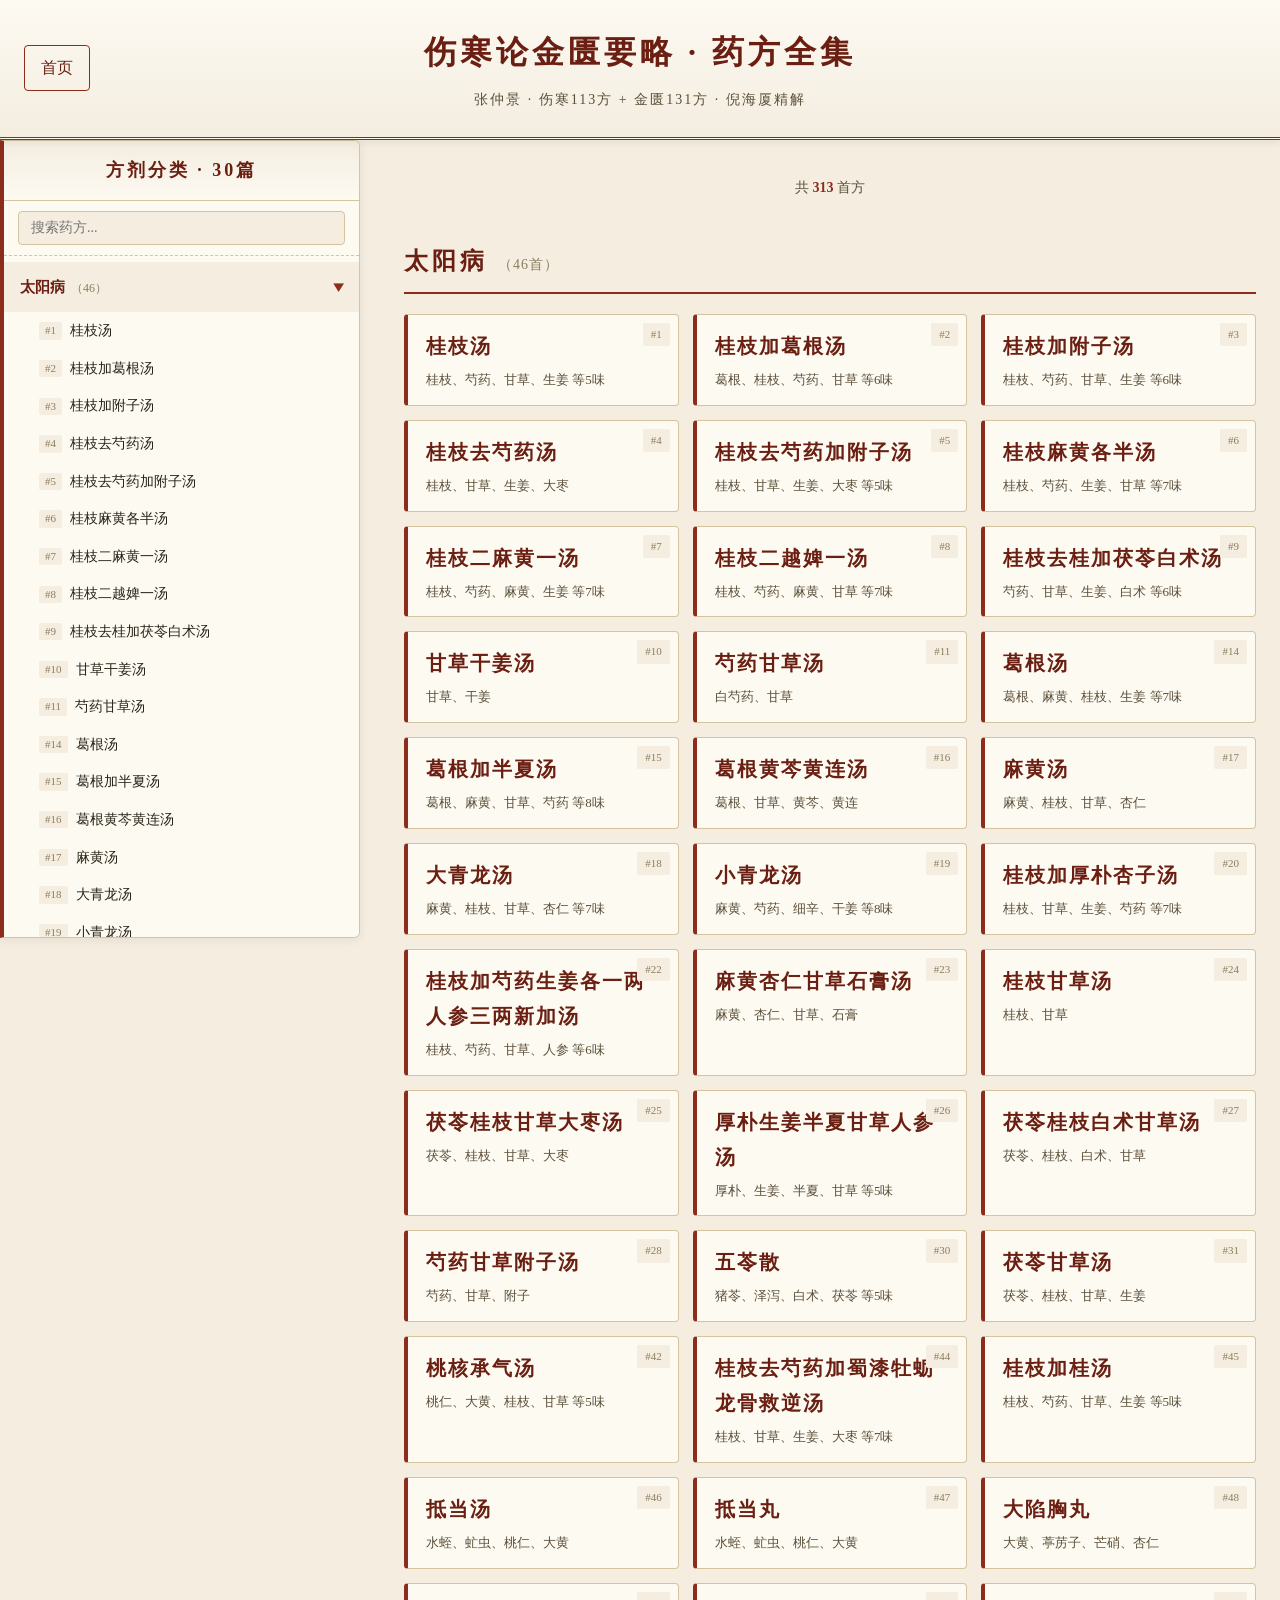
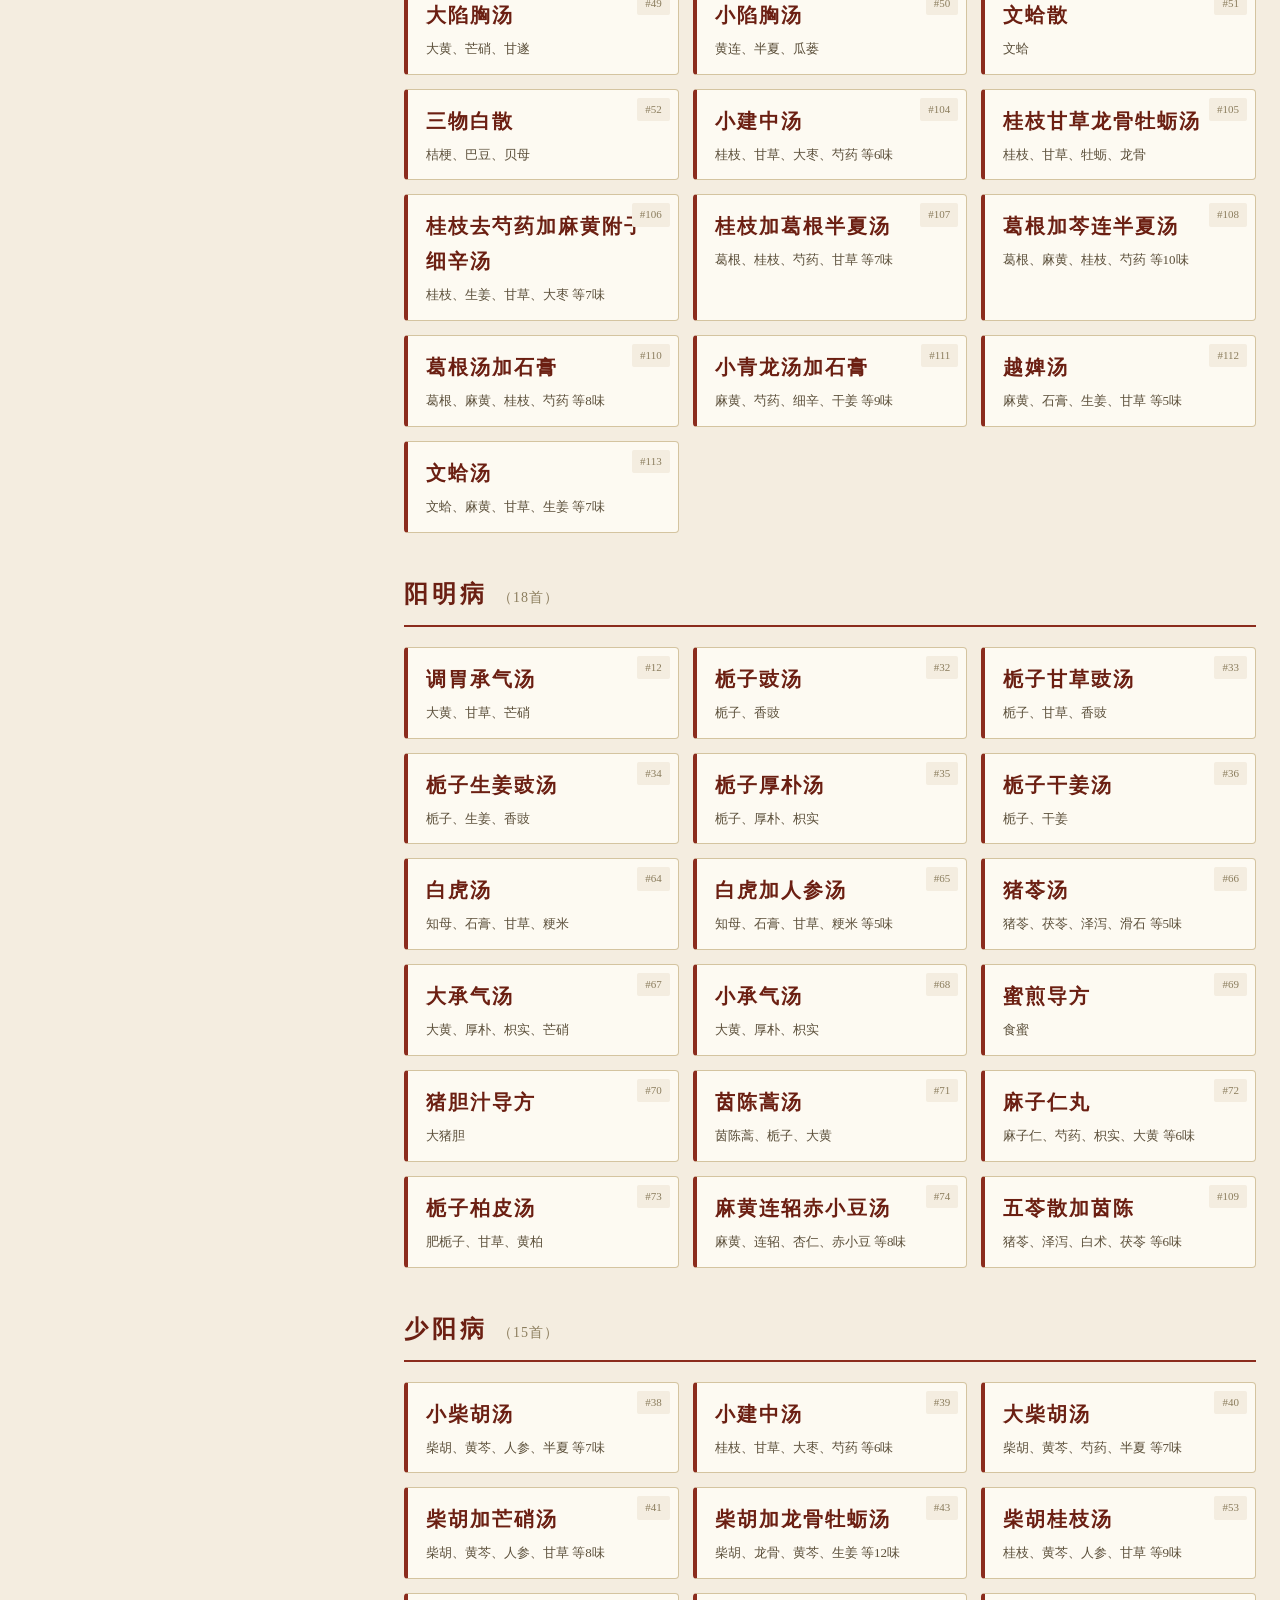
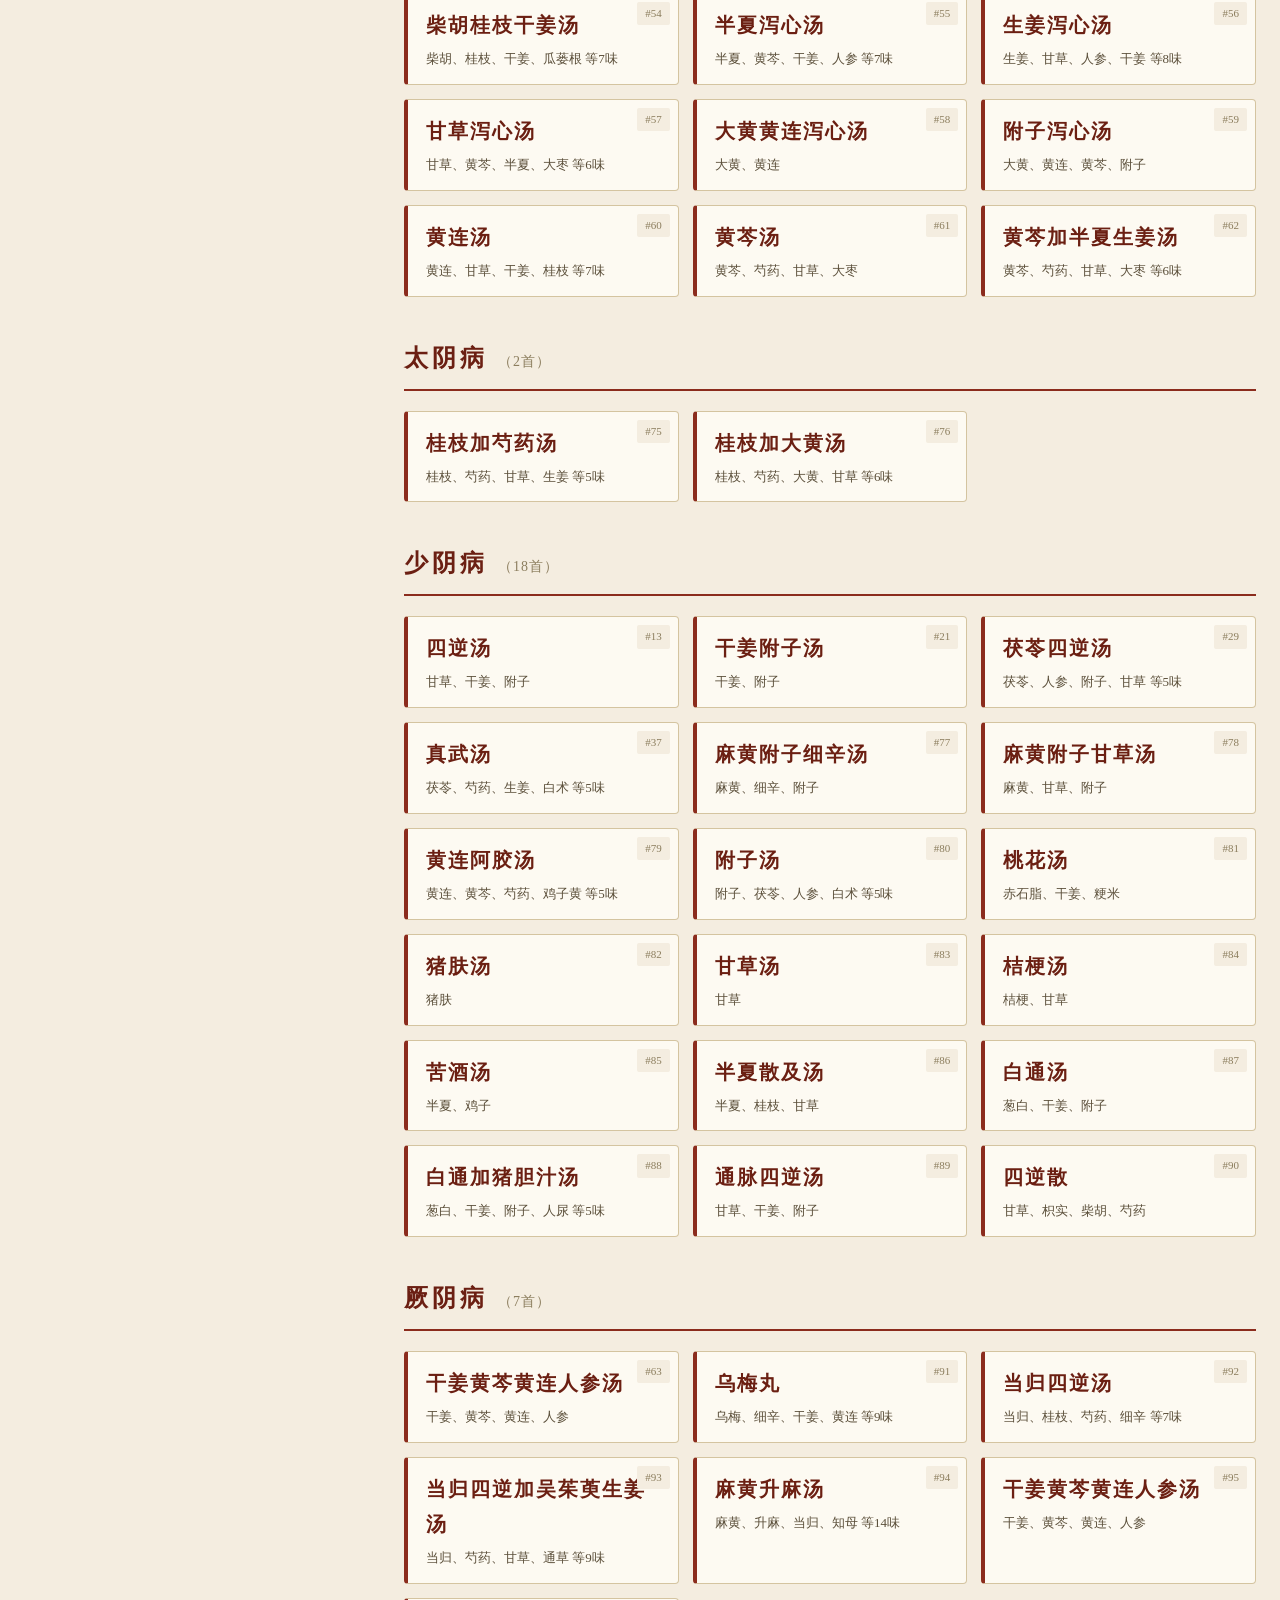
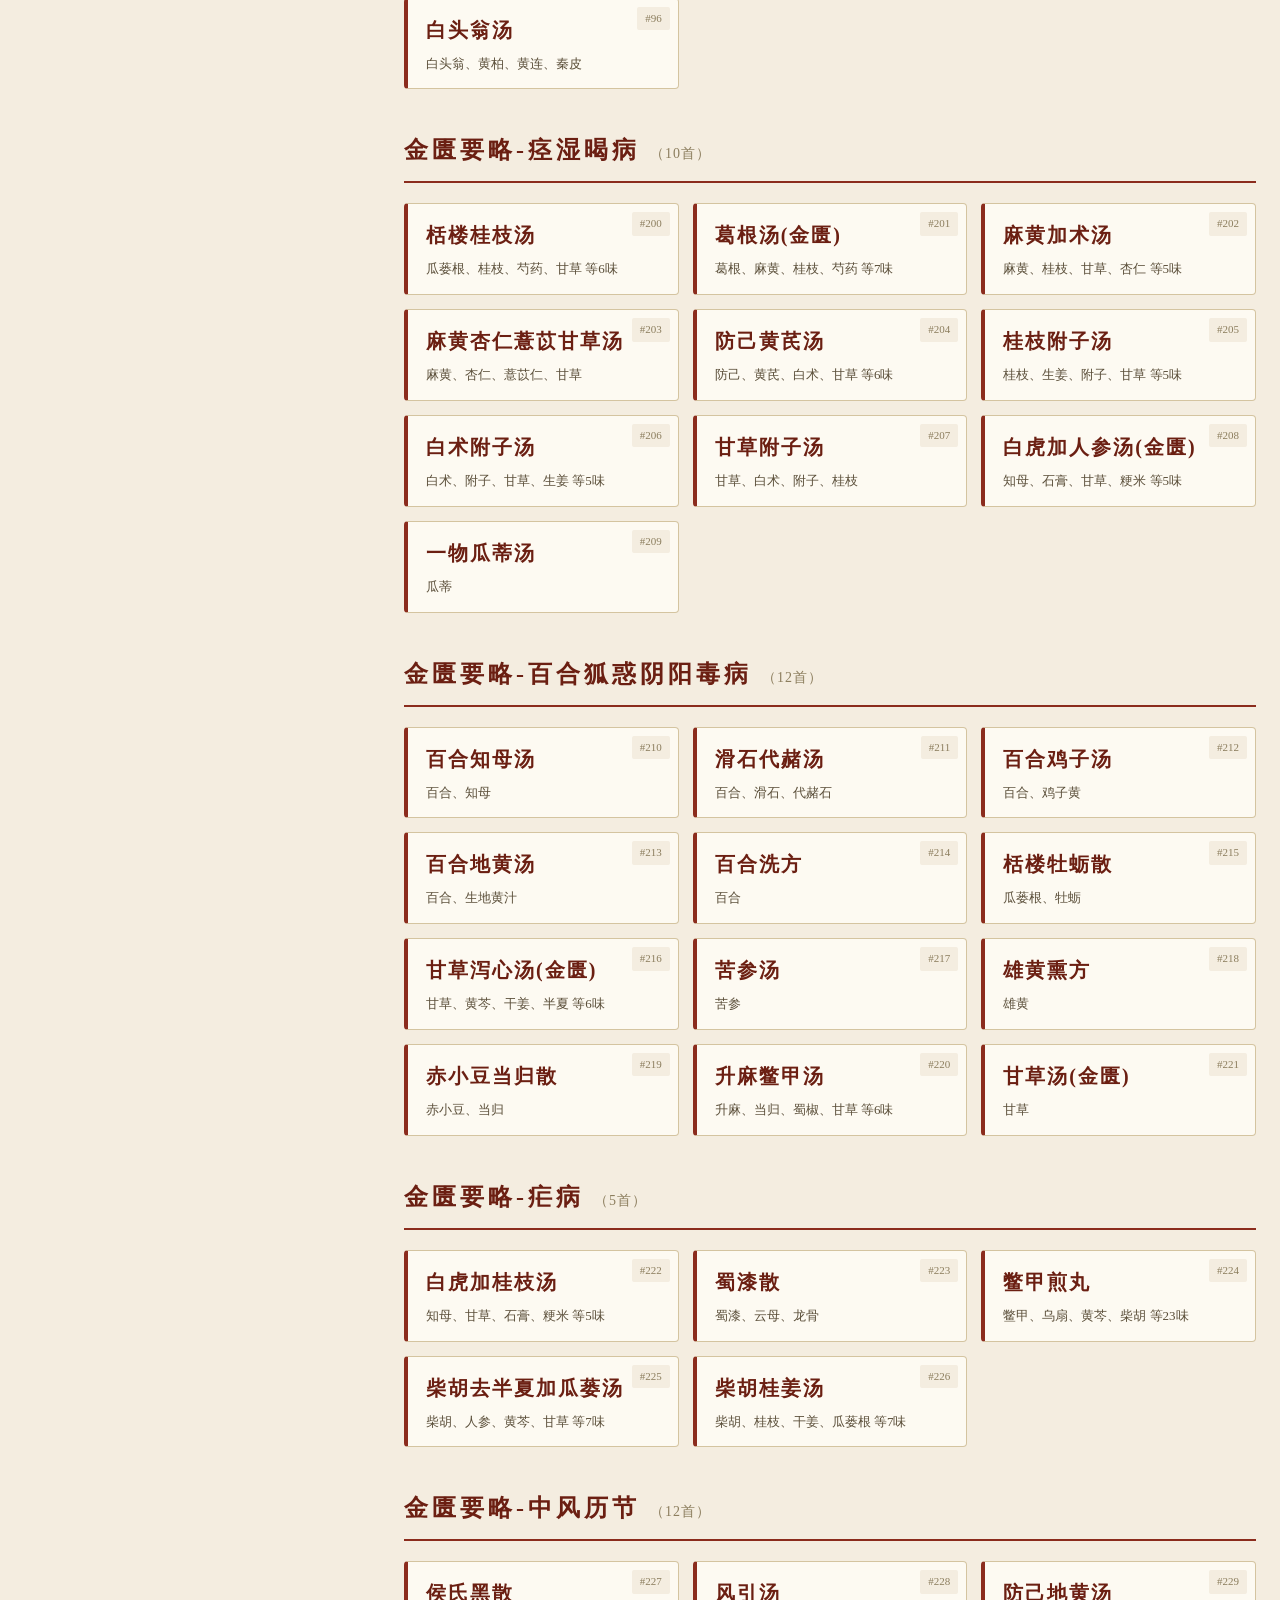
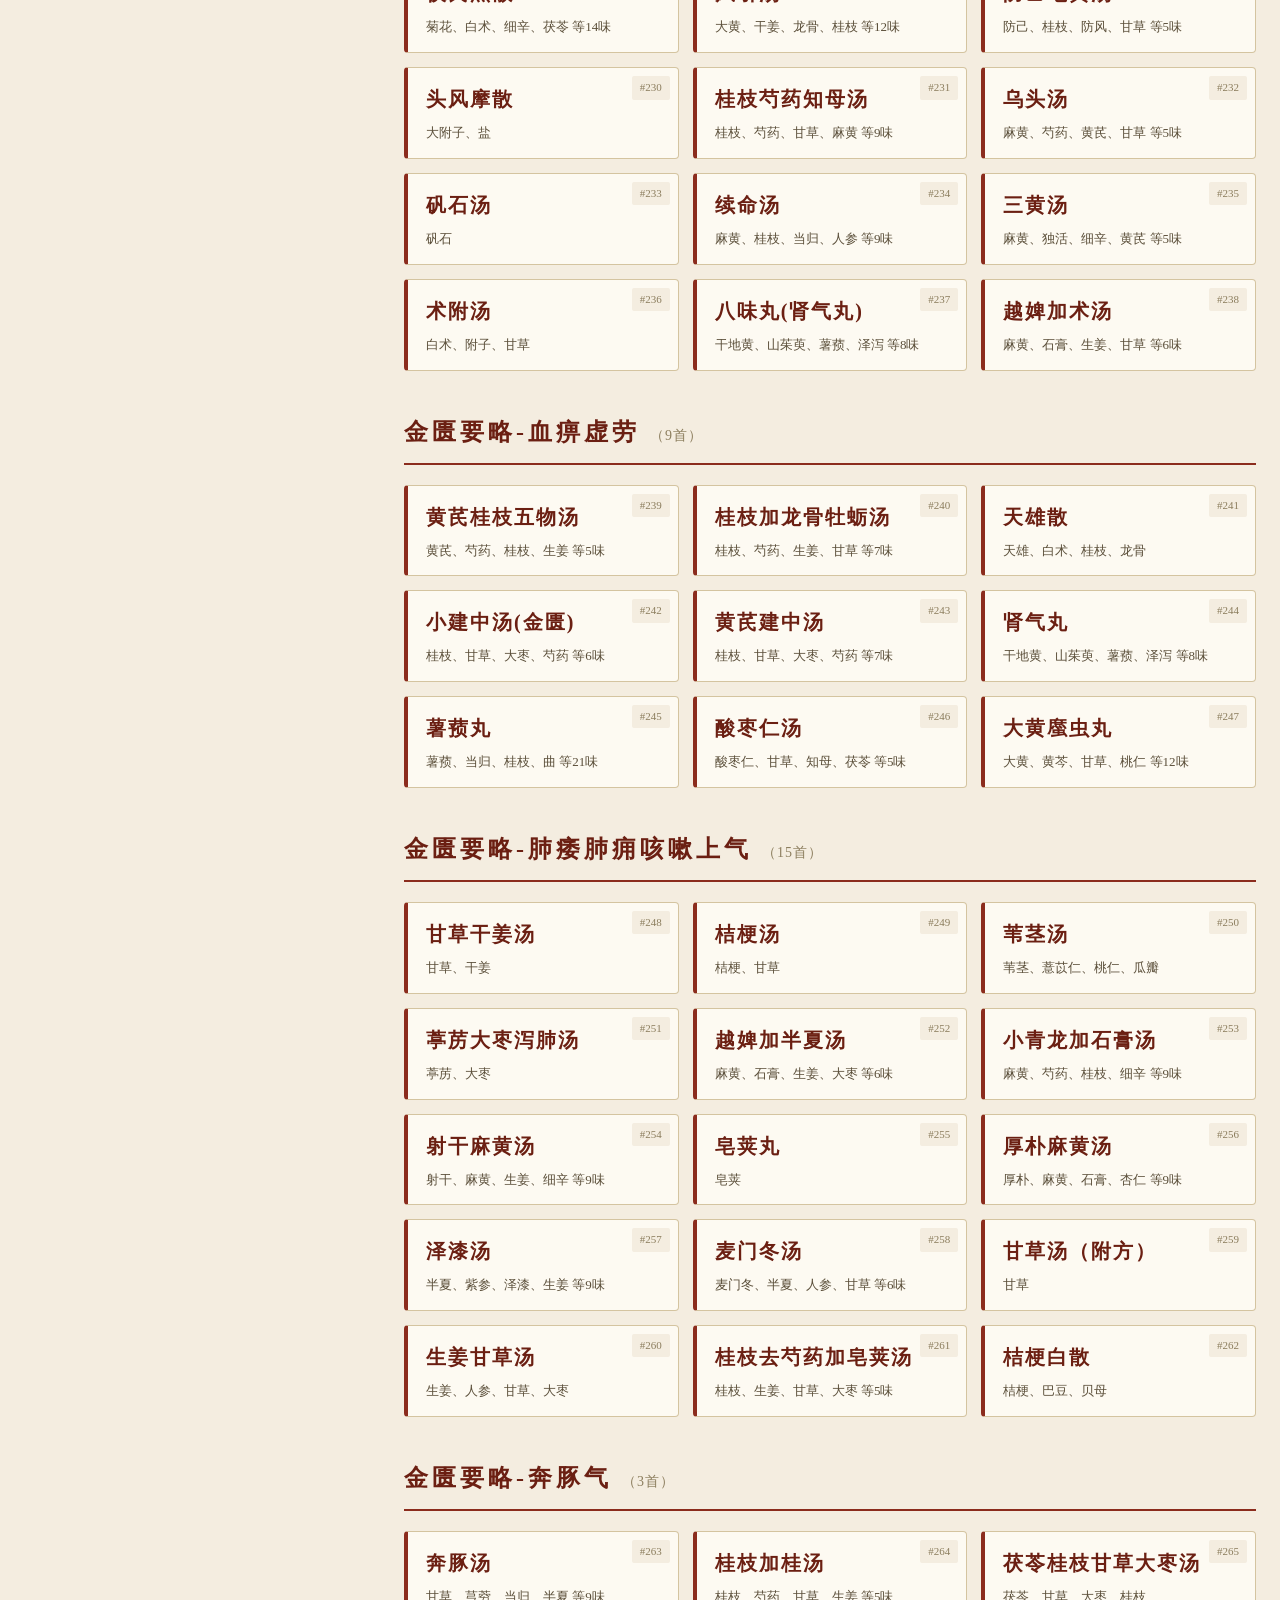
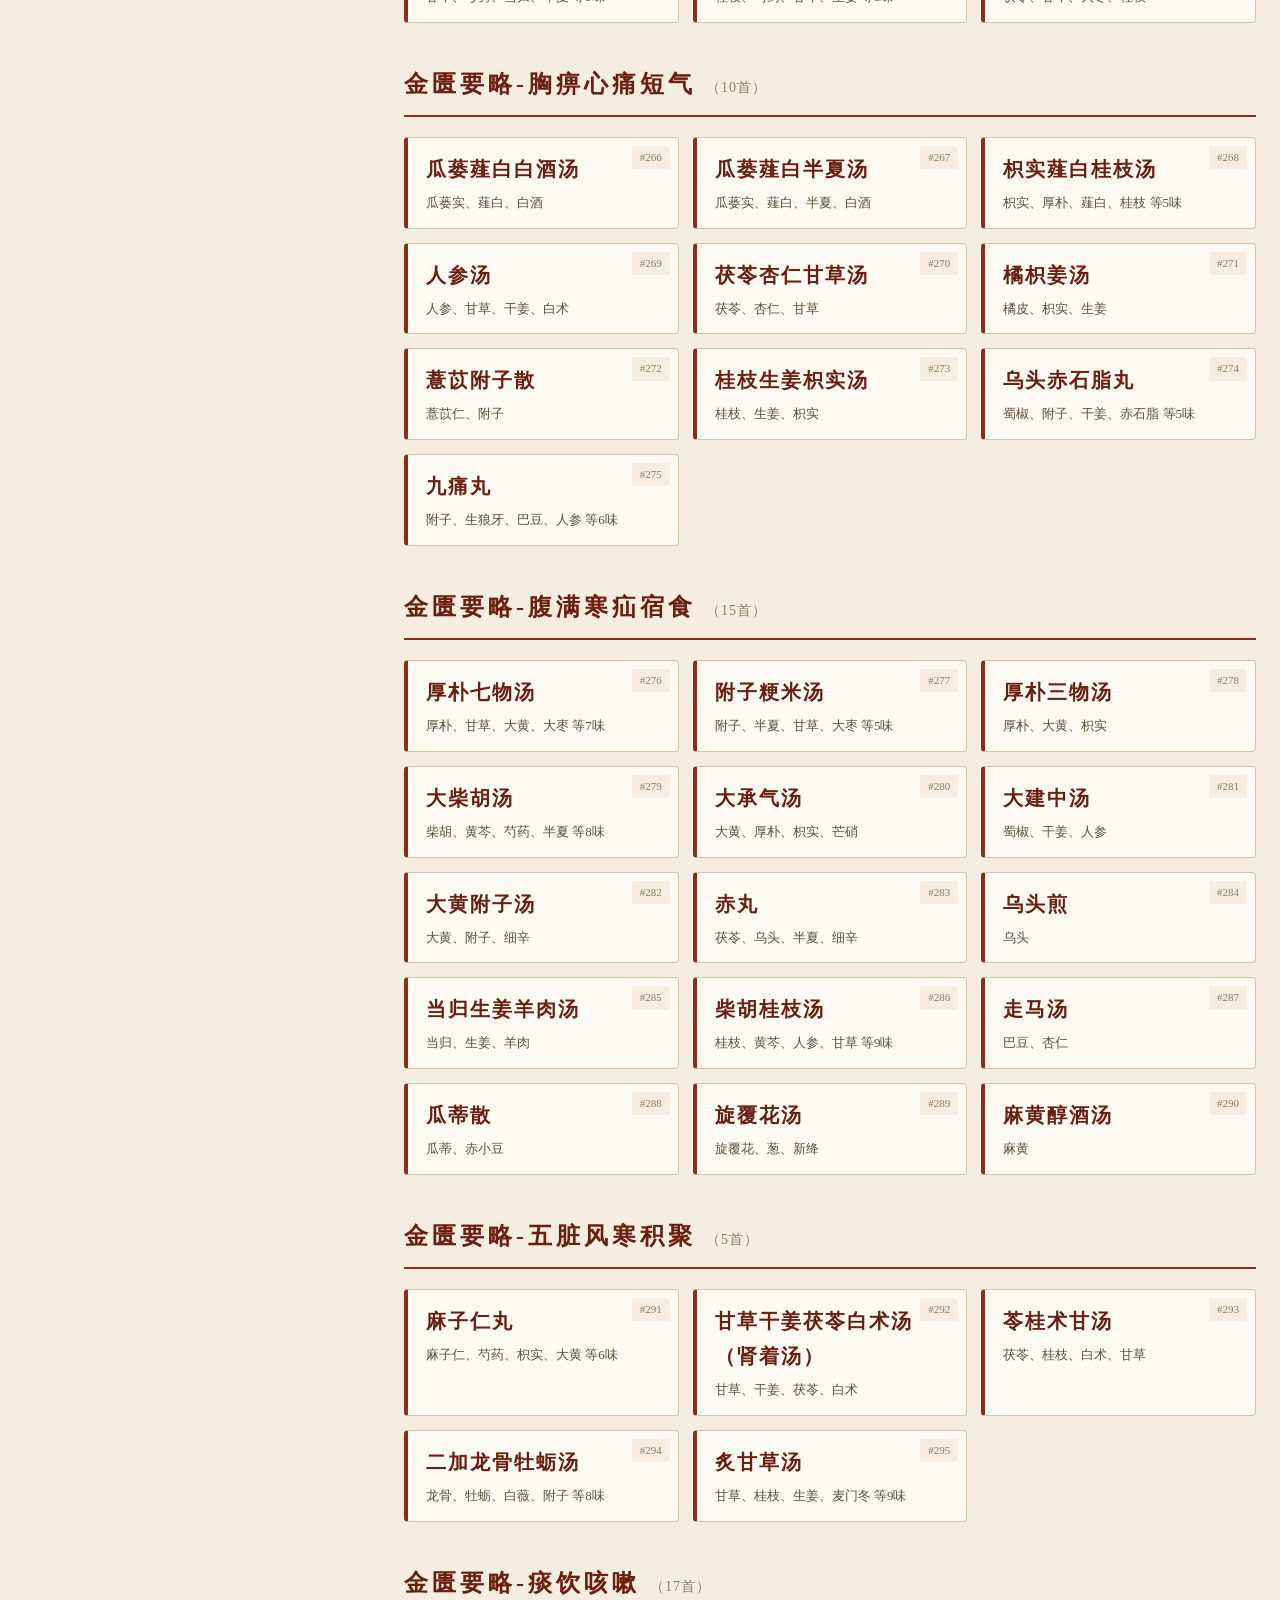
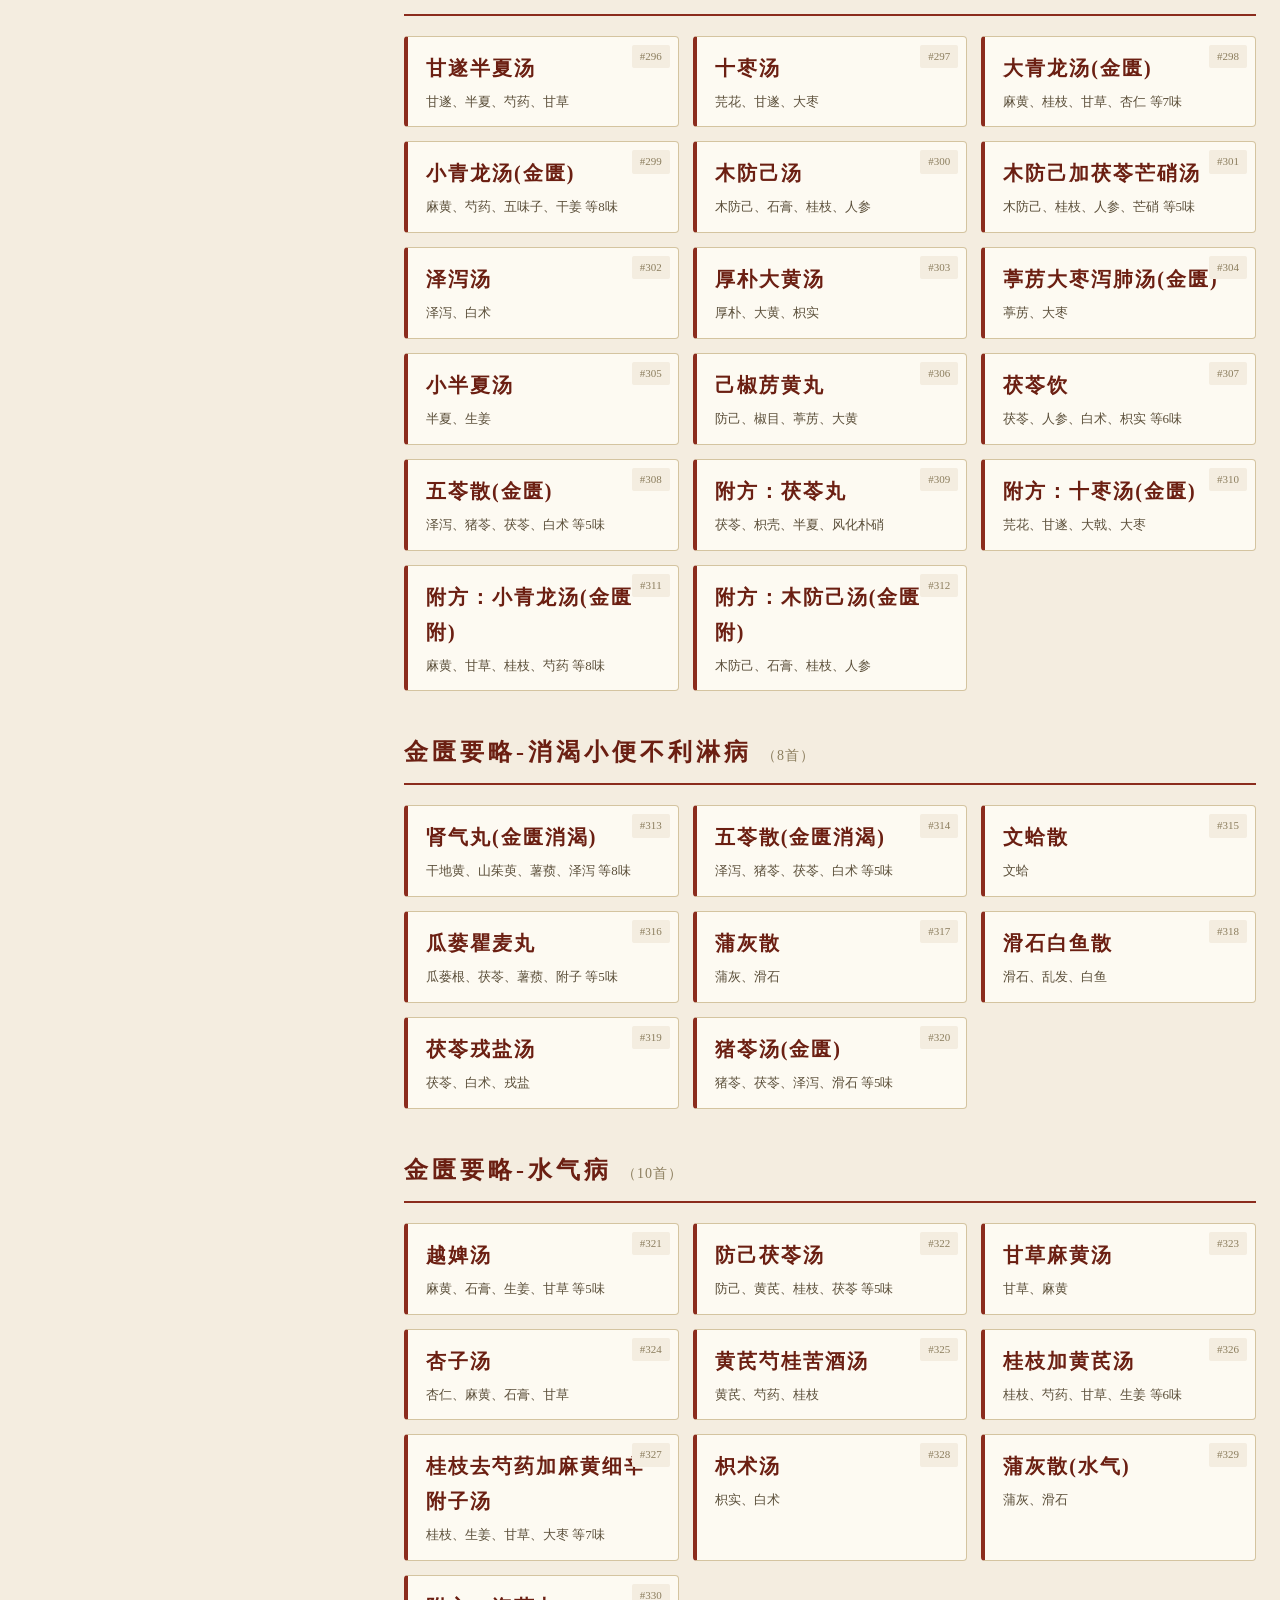
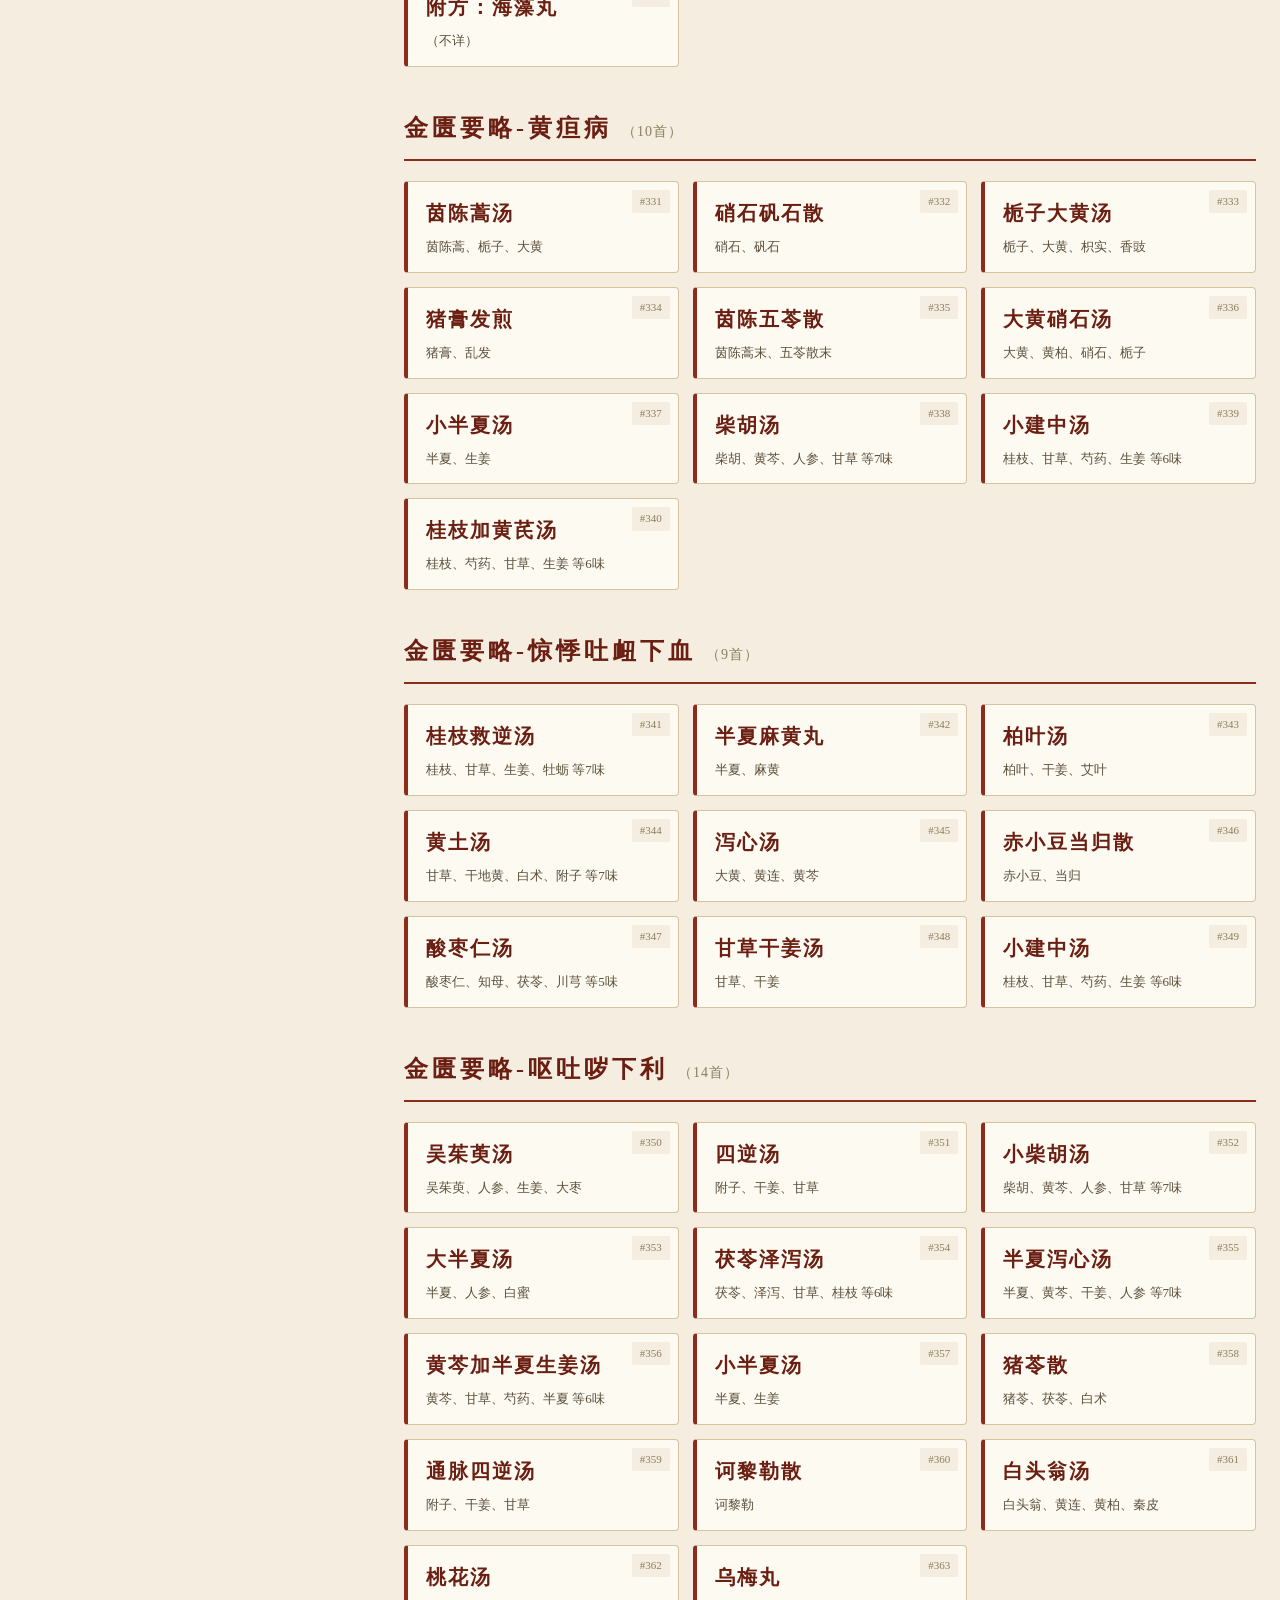
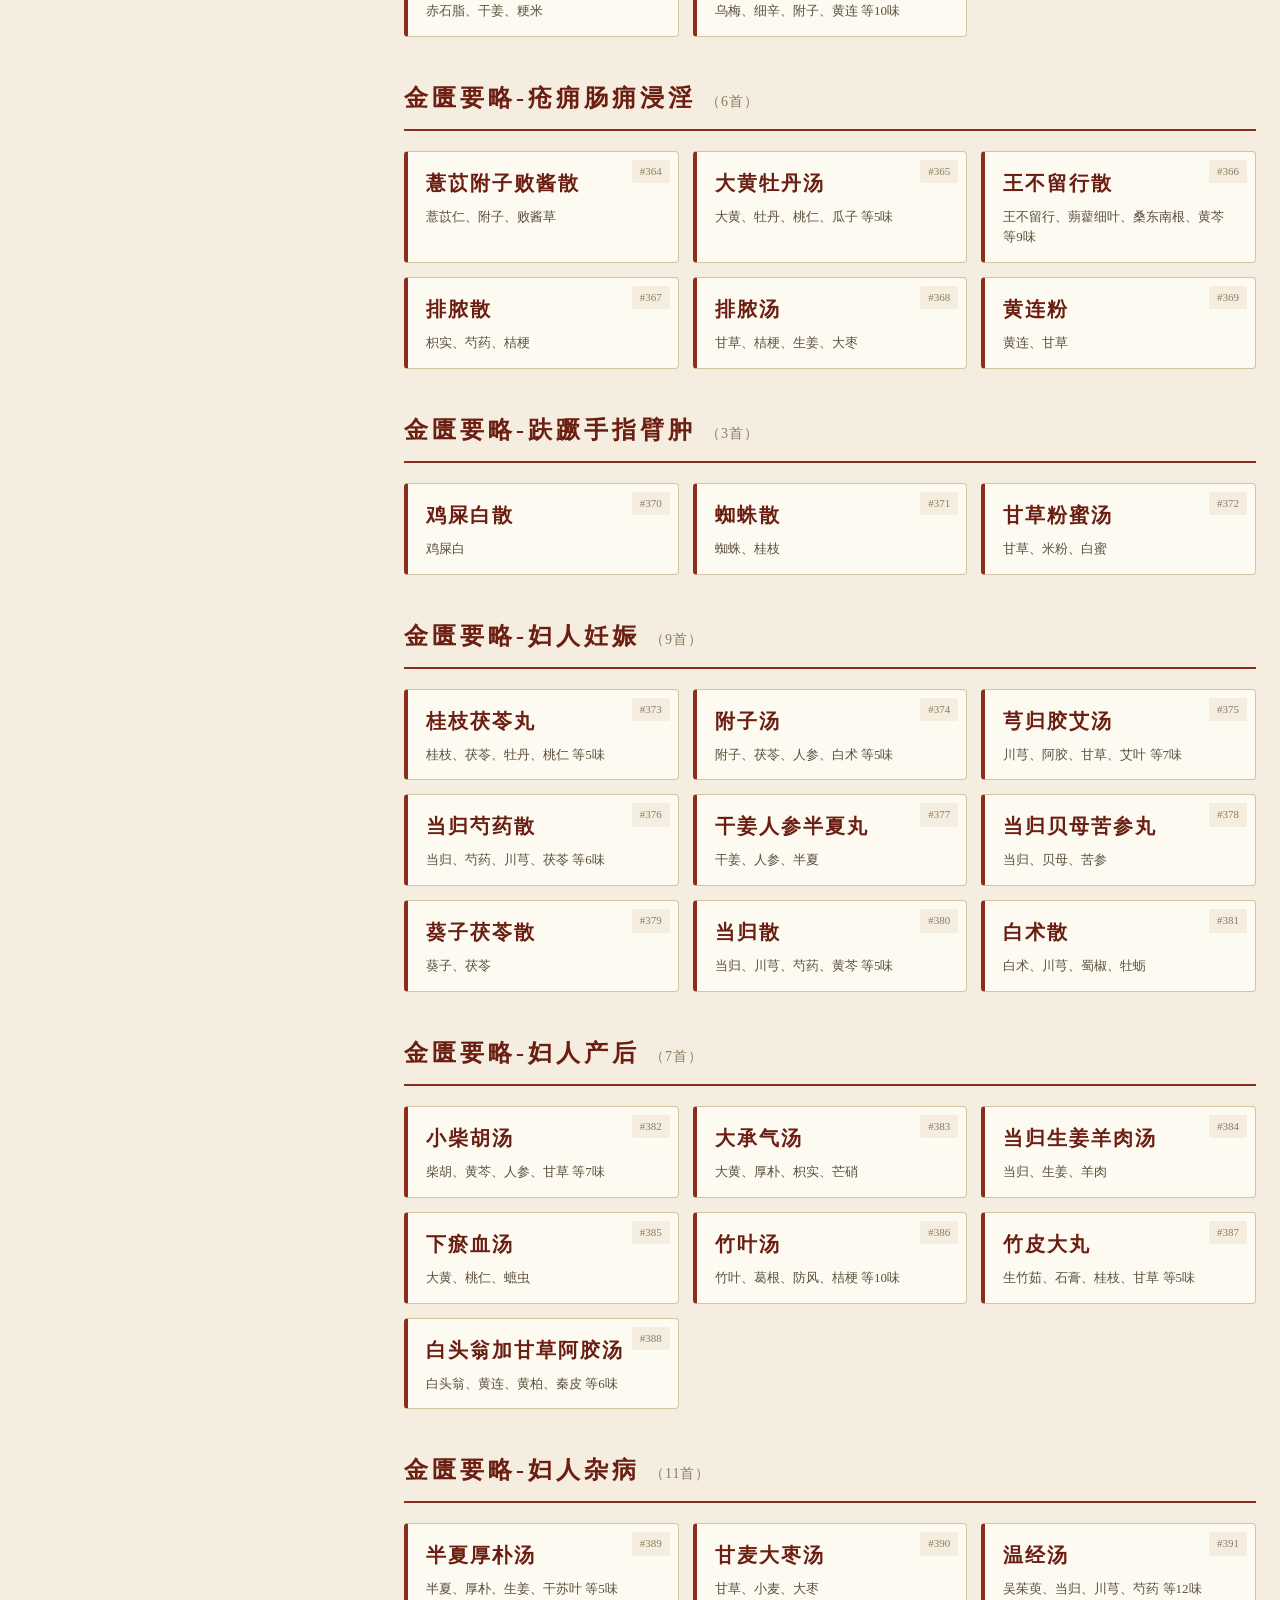
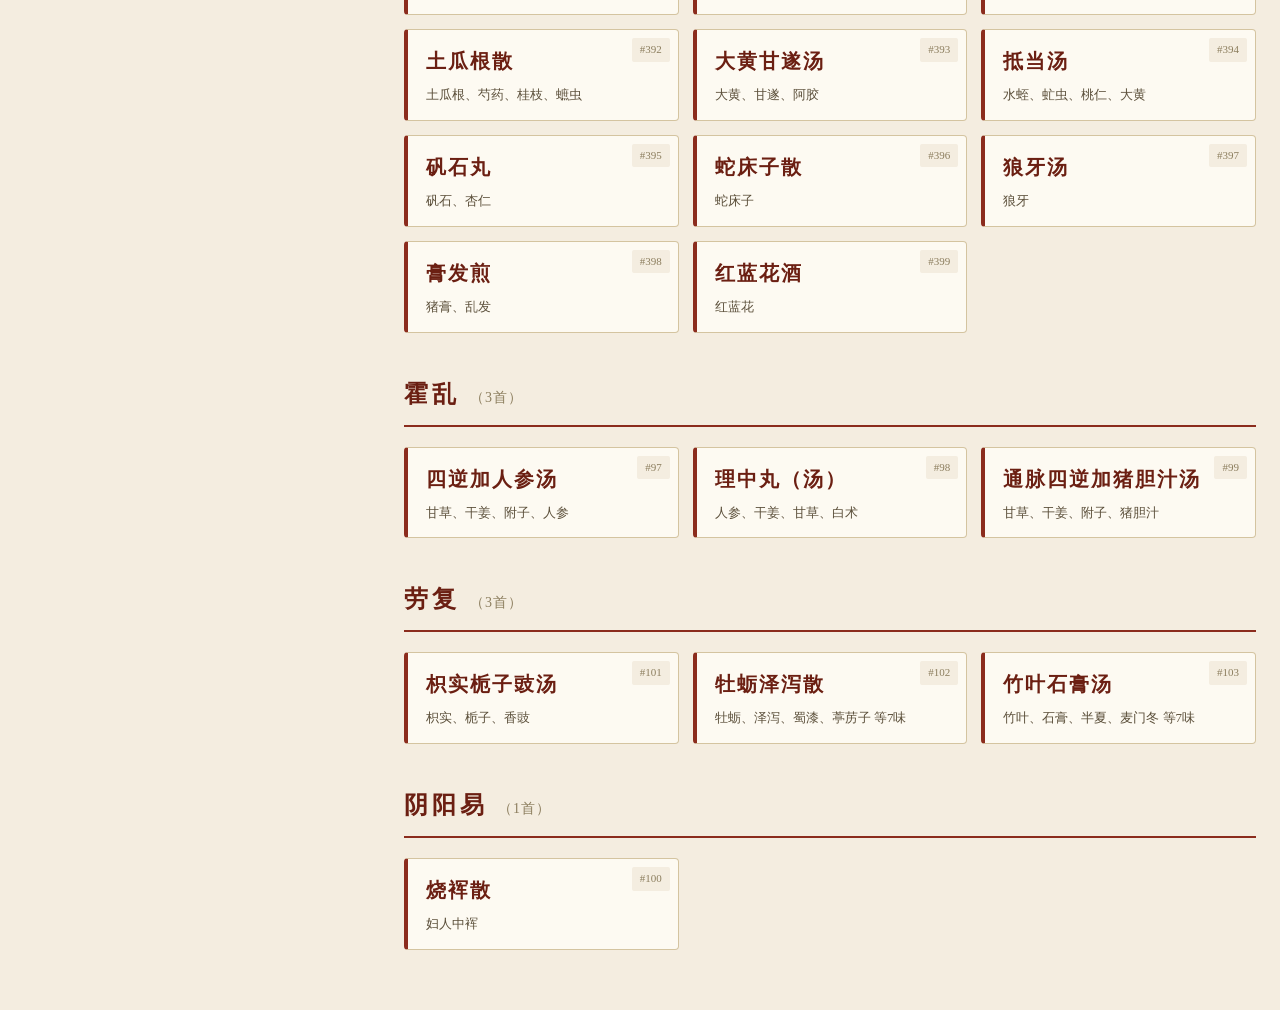
==== commit 2595be02: "Add files via upload" ====
--- a/伤寒金匮方剂全集.html
+++ b/伤寒金匮方剂全集.html
@@ -31,6 +31,23 @@
     z-index: 100;
     box-shadow: 0 2px 8px rgba(60, 40, 10, 0.08);
 }
+.home-link {
+    position: absolute;
+    left: 24px;
+    top: 50%;
+    transform: translateY(-50%);
+    color: #6b1f12;
+    text-decoration: none;
+    font-size: 16px;
+    padding: 8px 16px;
+    border: 1px solid #8b2c1d;
+    border-radius: 4px;
+    transition: all 0.2s;
+}
+.home-link:hover {
+    background: #8b2c1d;
+    color: #fdfaf2;
+}
 .header h1 {
     color: #6b1f12;
     font-size: 32px;
@@ -374,6 +391,7 @@
 </head>
 <body>
 <div class="header">
+    <a href="index.html" class="home-link">首页</a>
     <h1>伤寒论金匮要略 · 药方全集</h1>
     <p>张仲景 · 伤寒113方 + 金匮131方 · 倪海厦精解</p>
 </div>
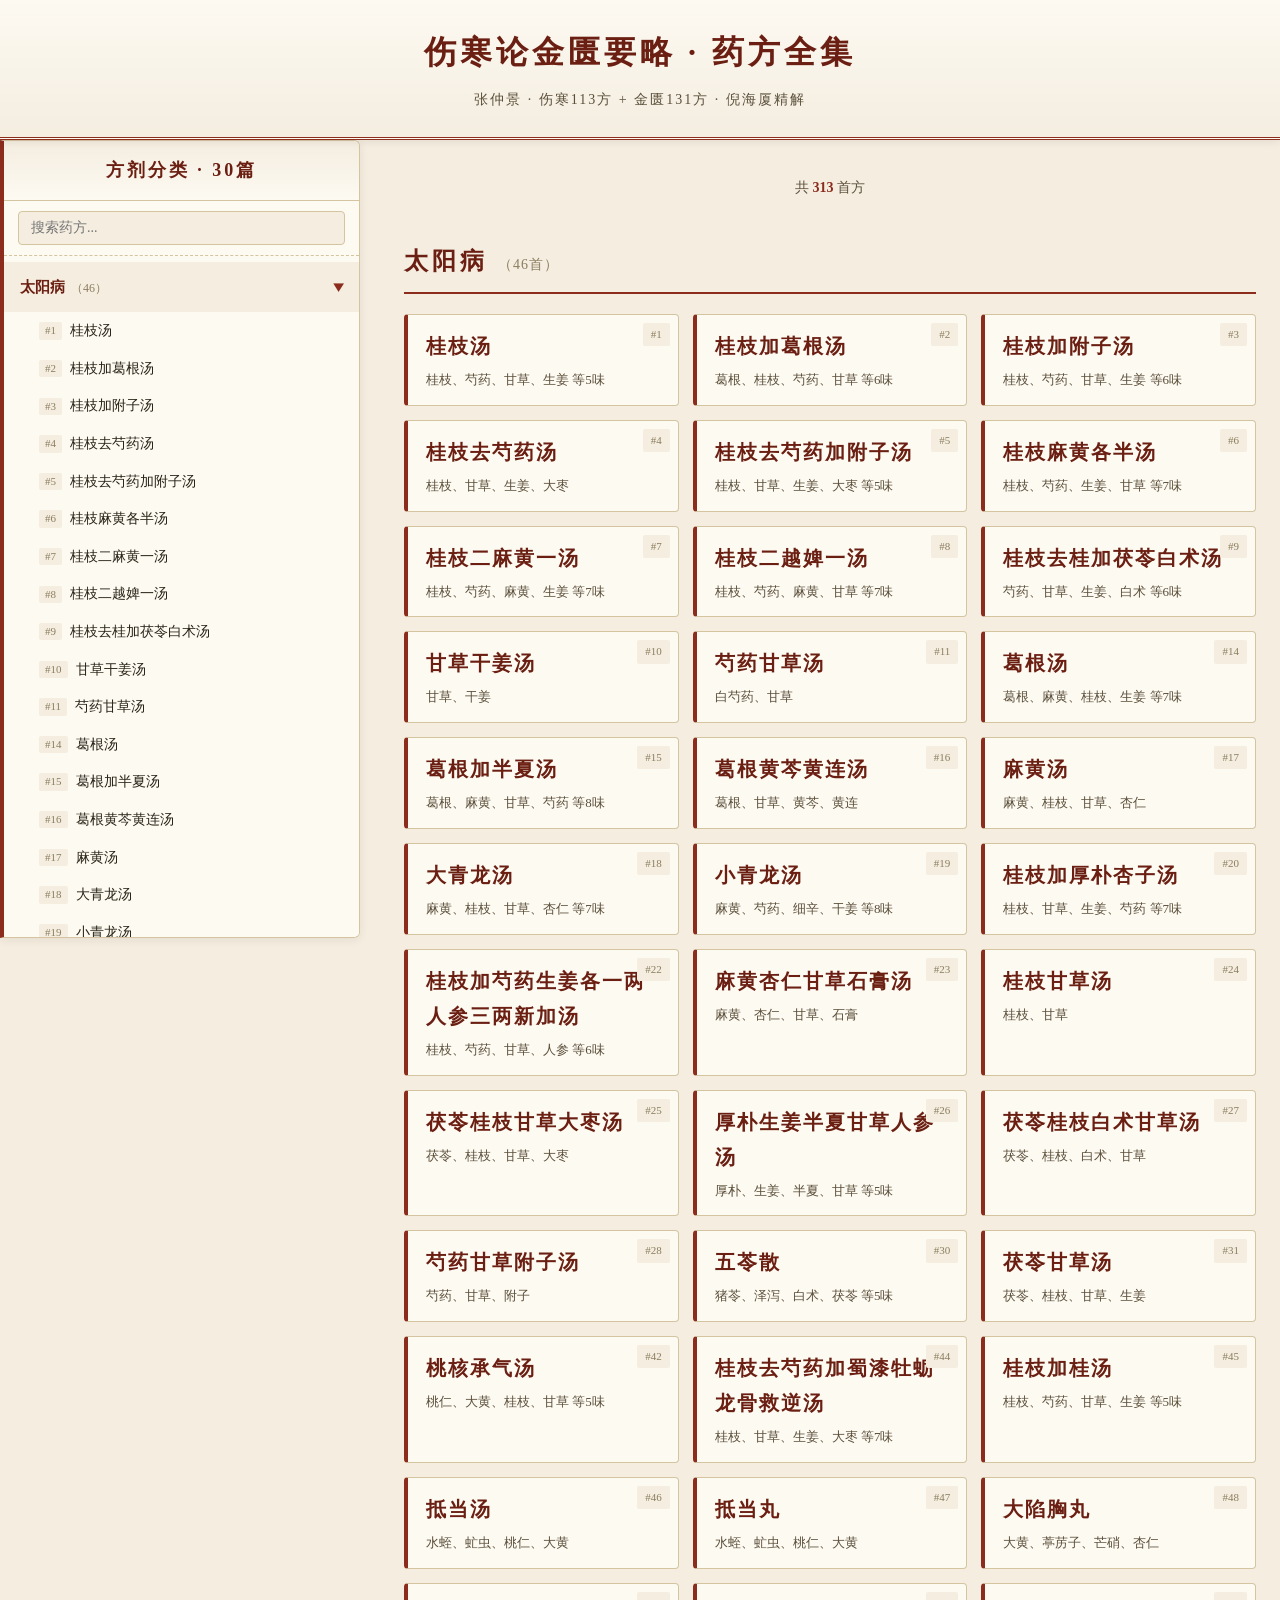
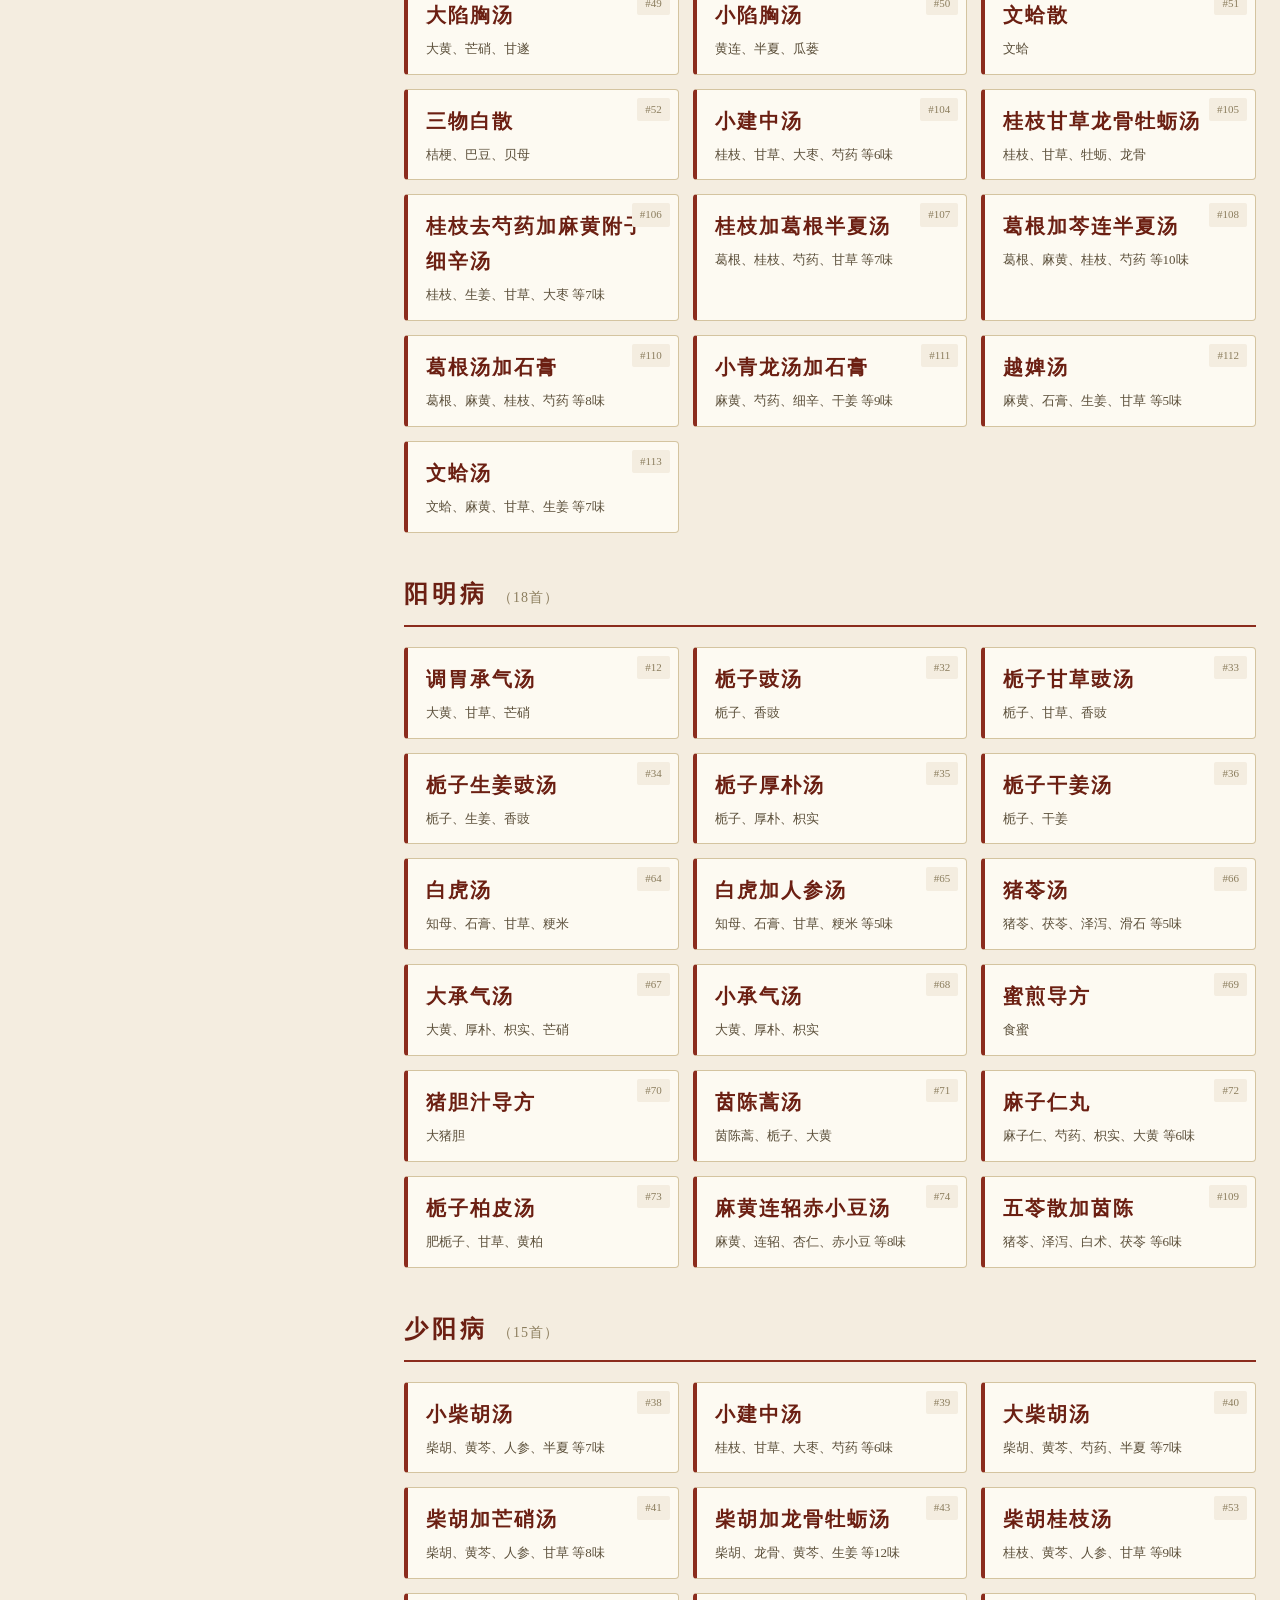
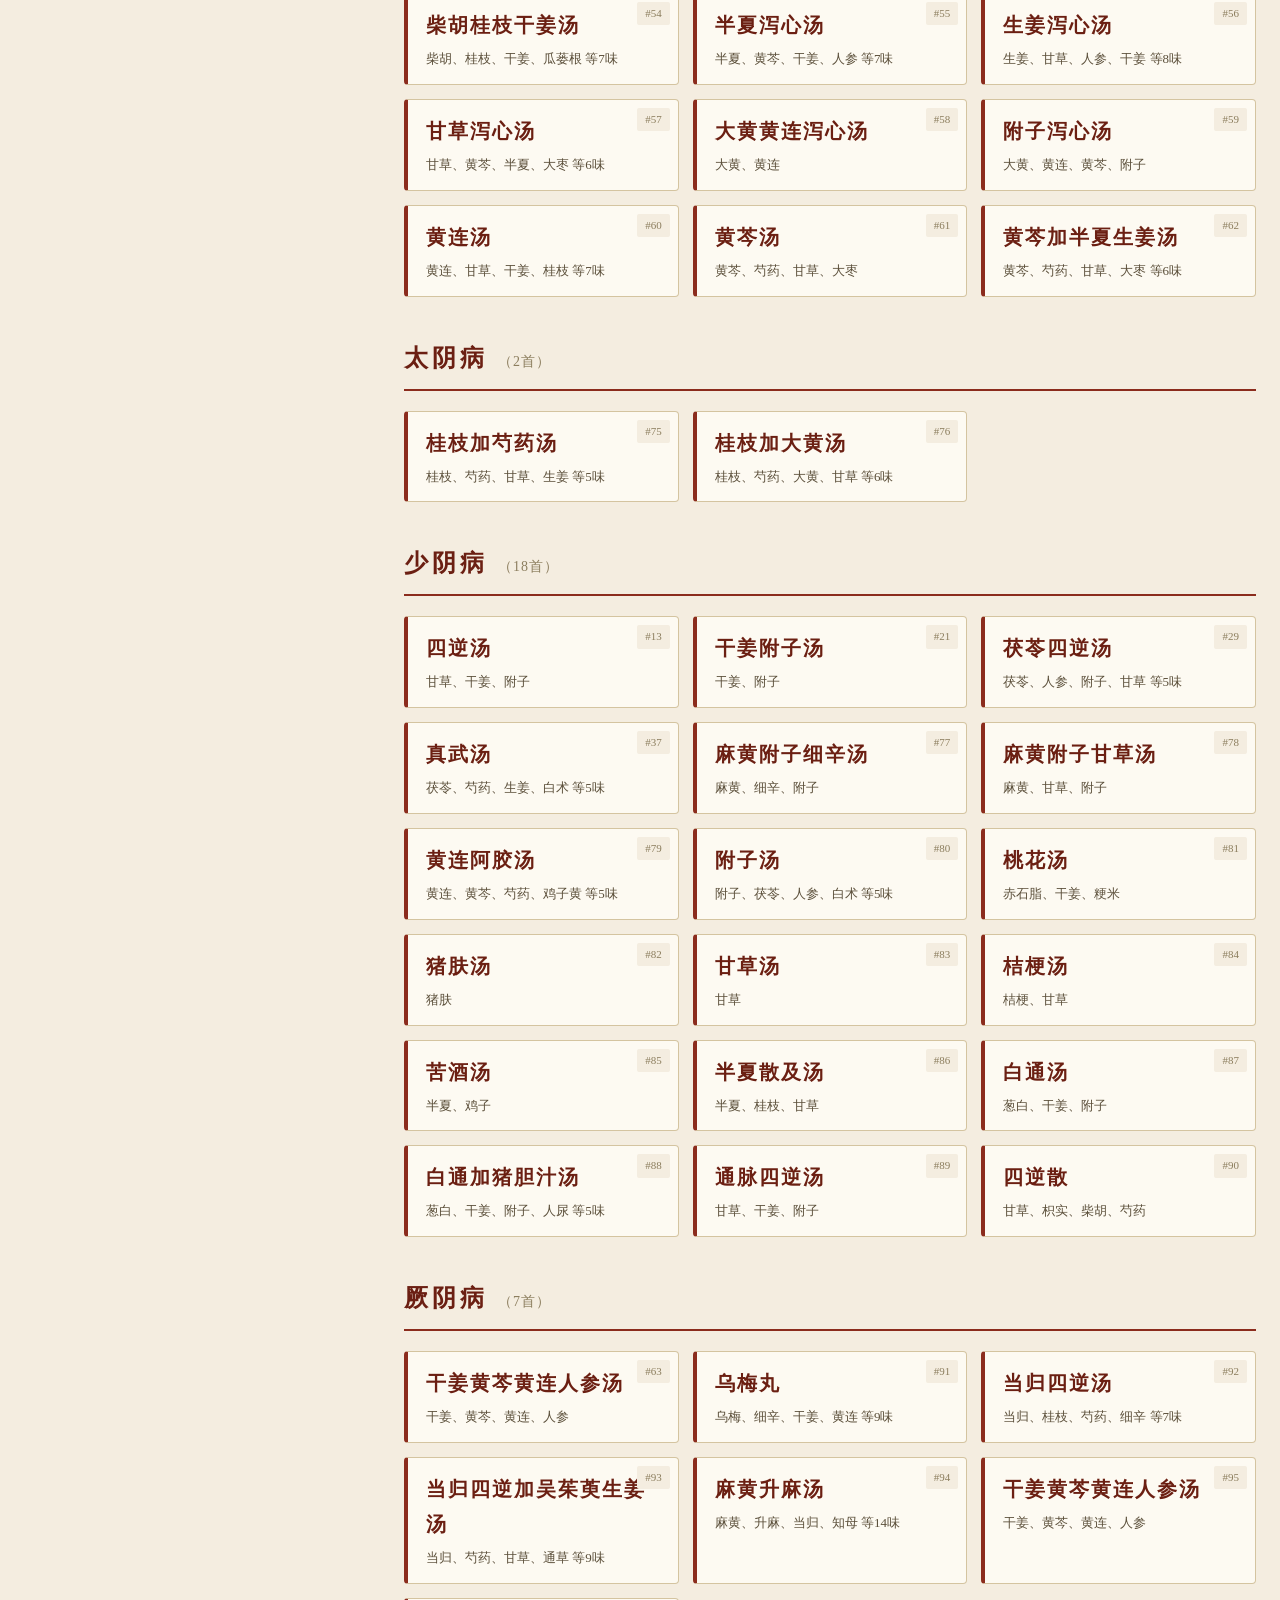
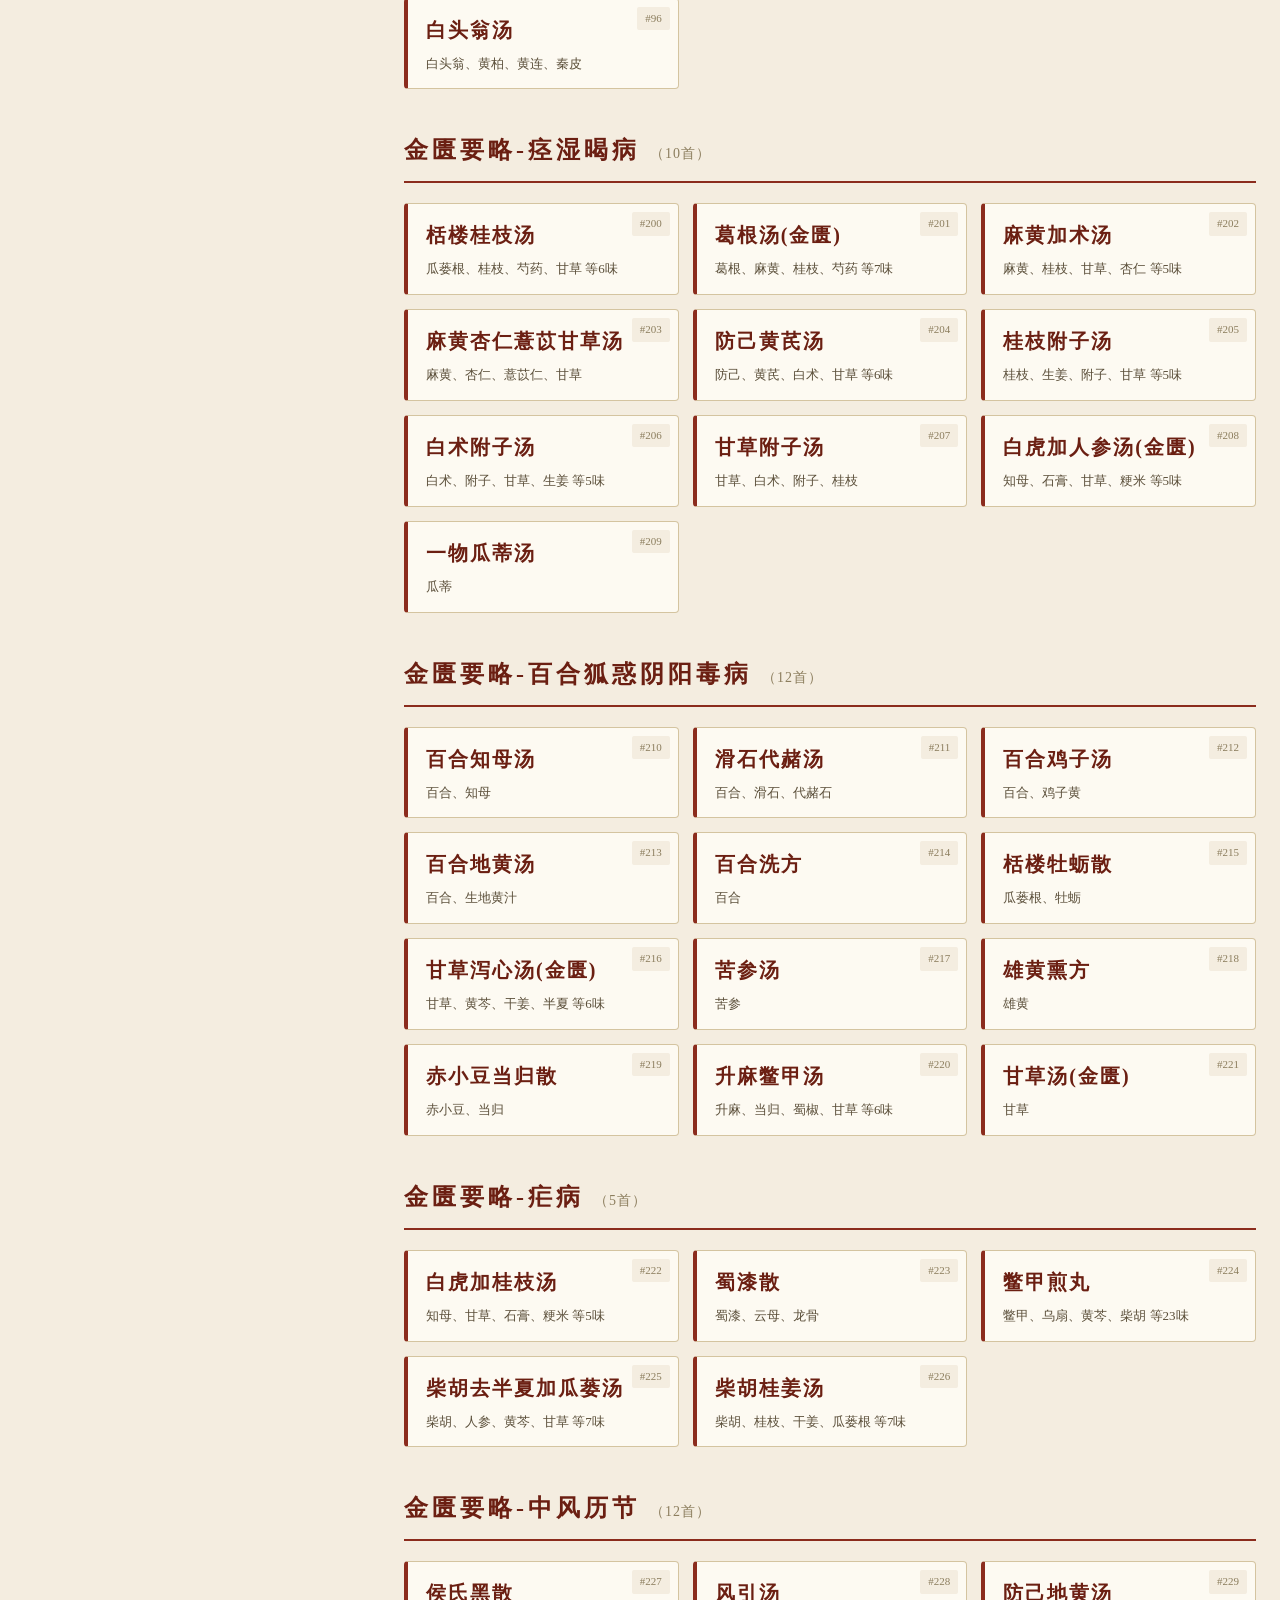
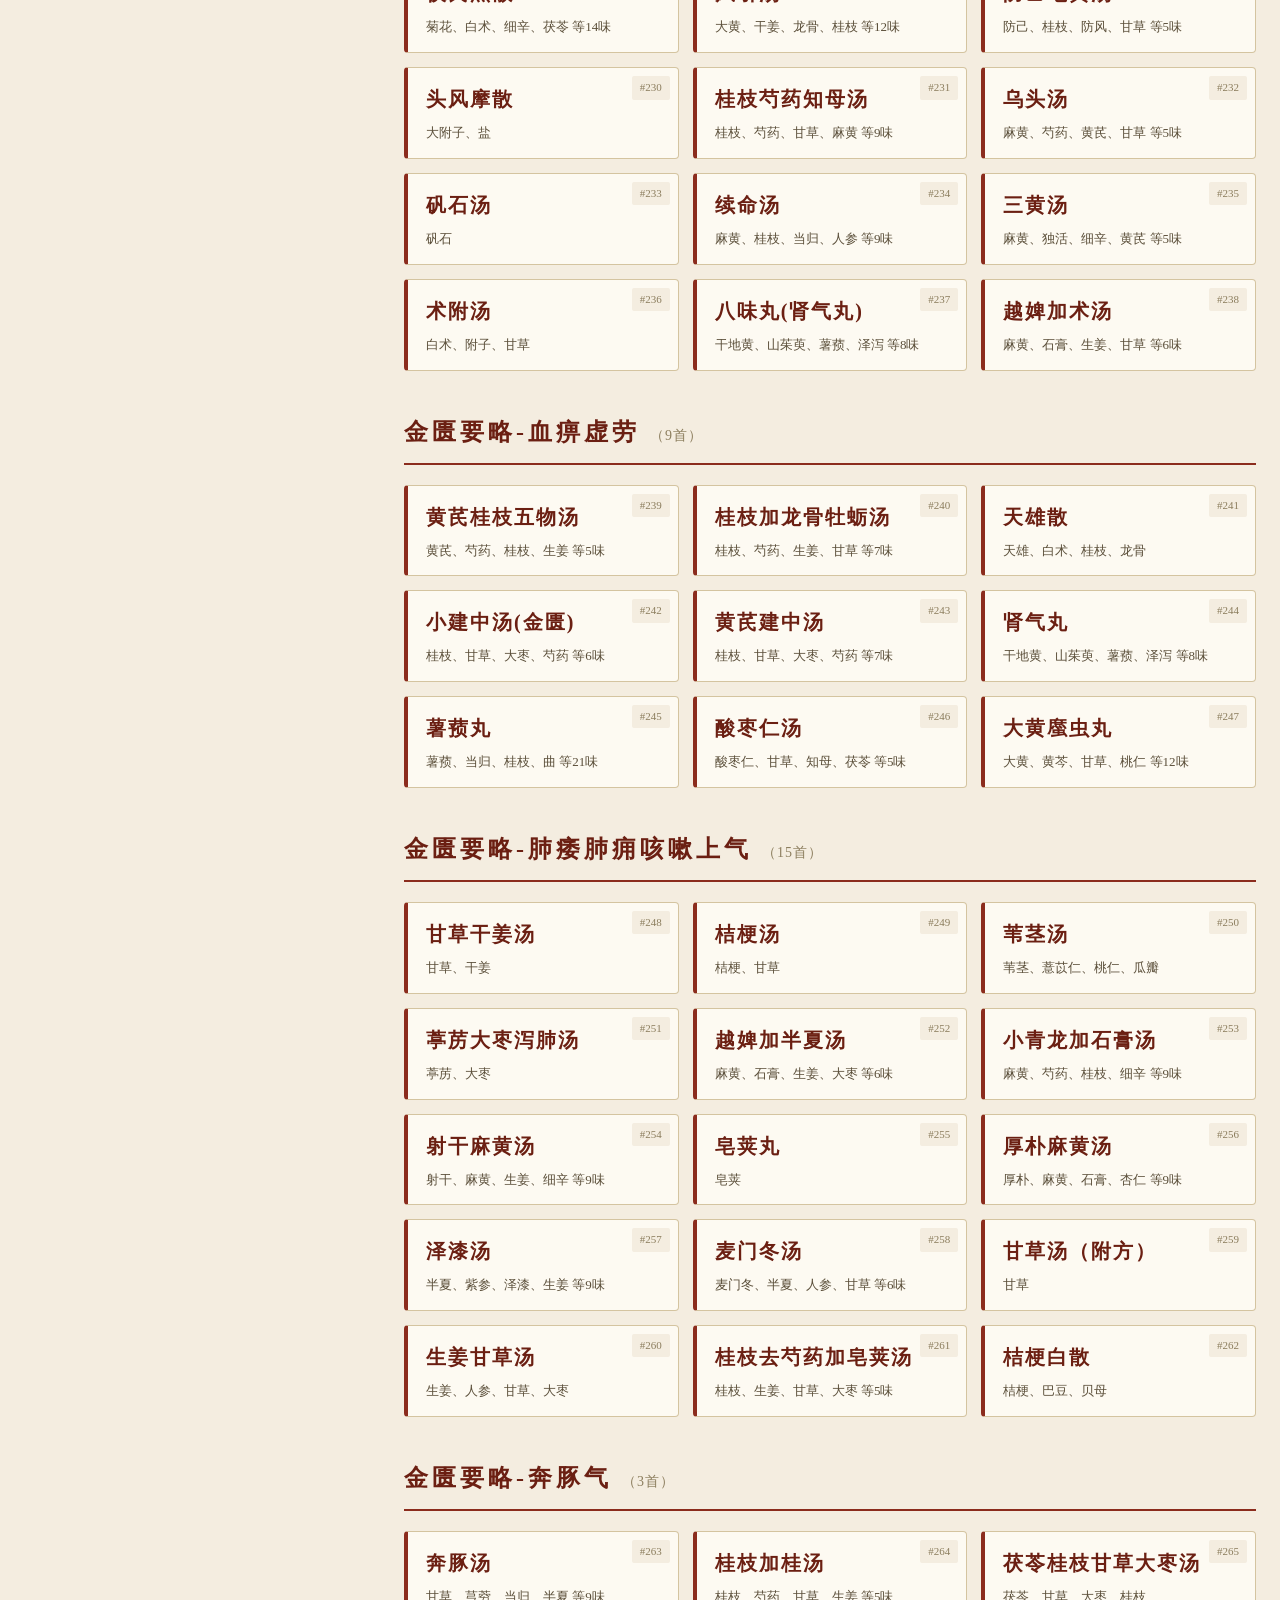
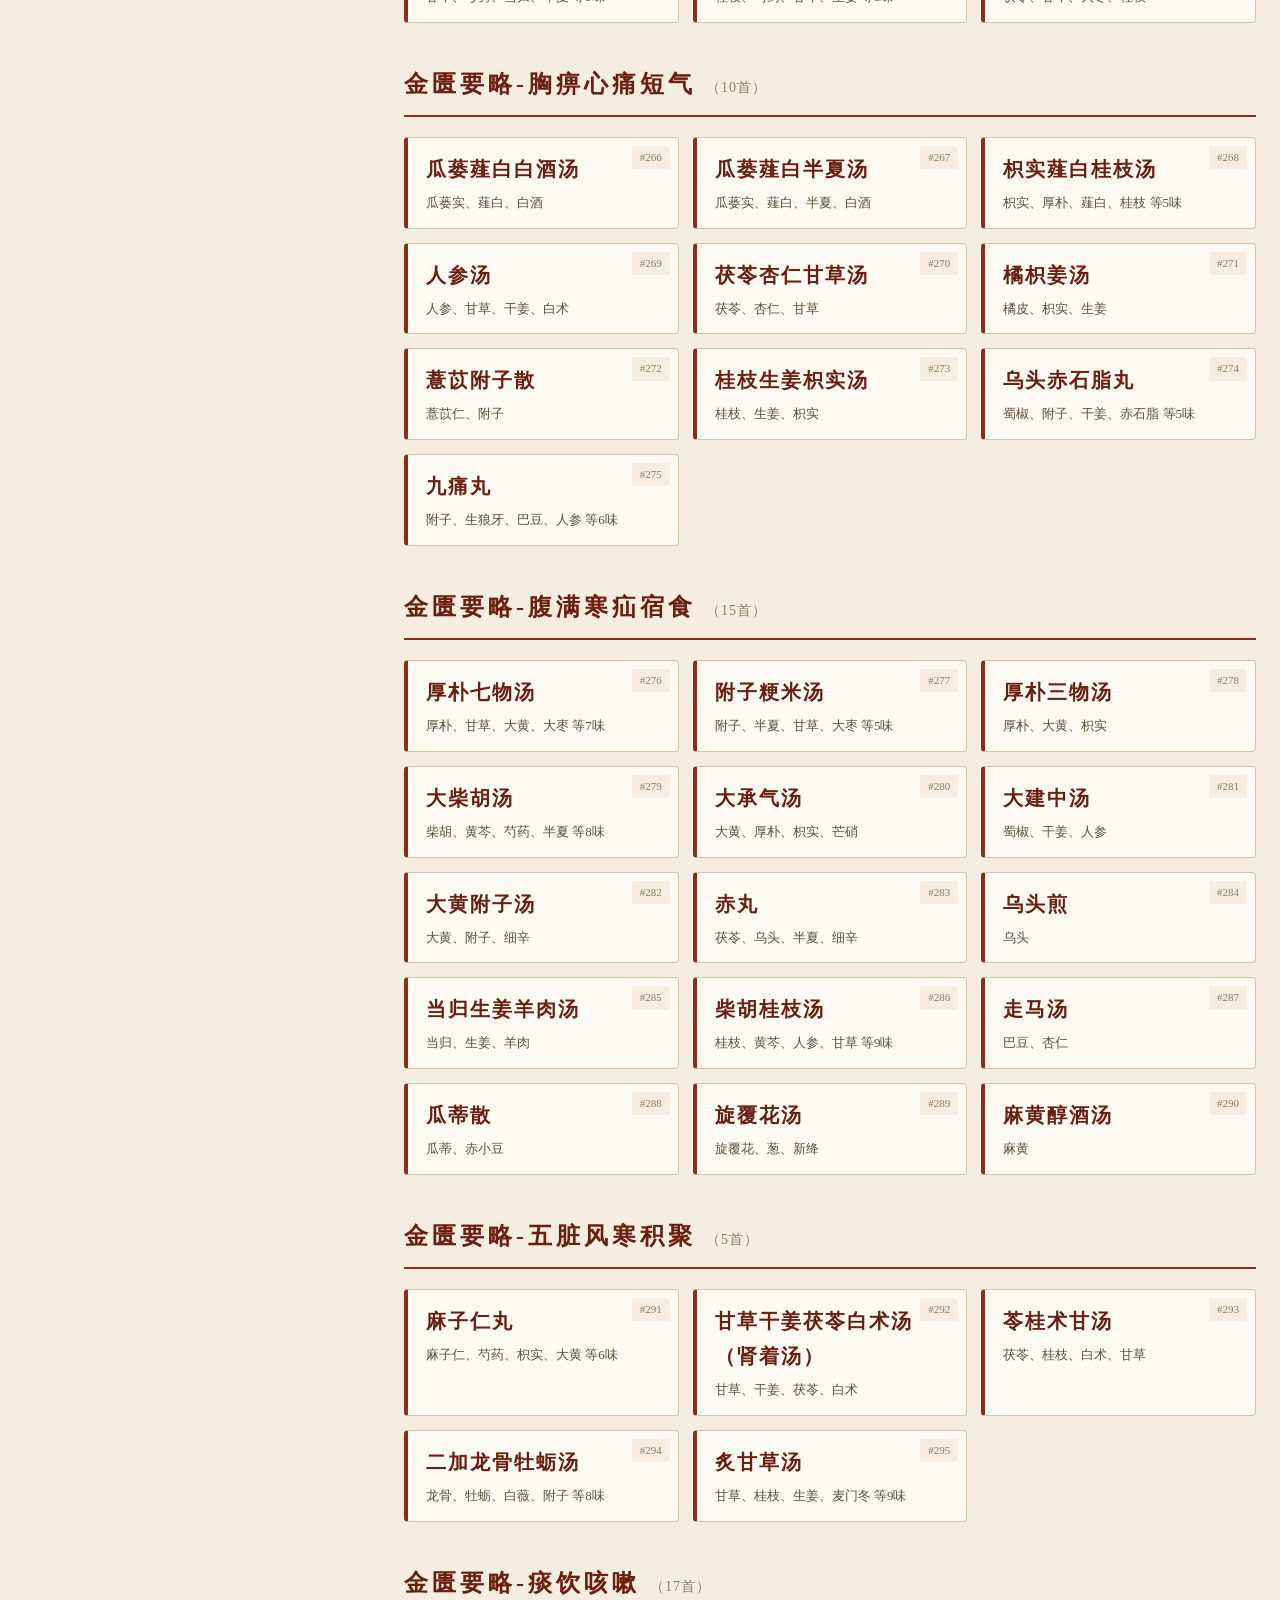
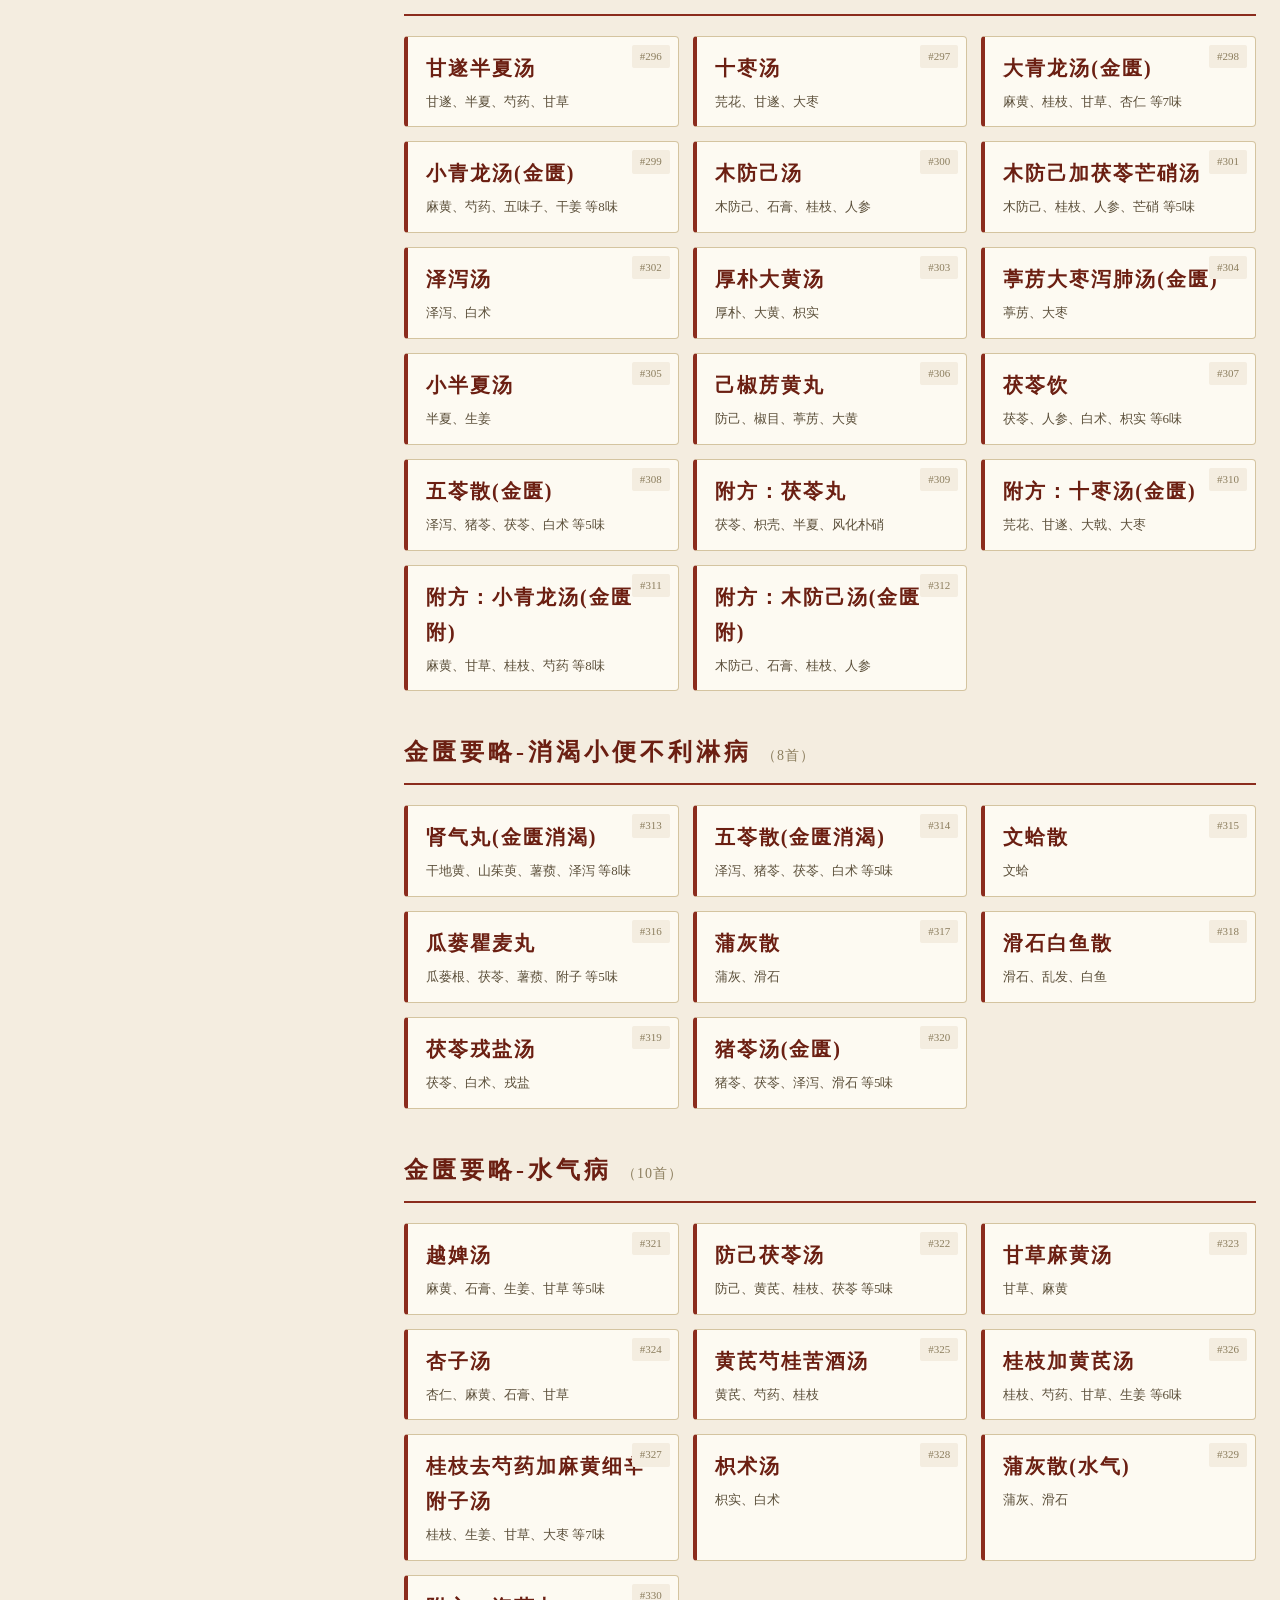
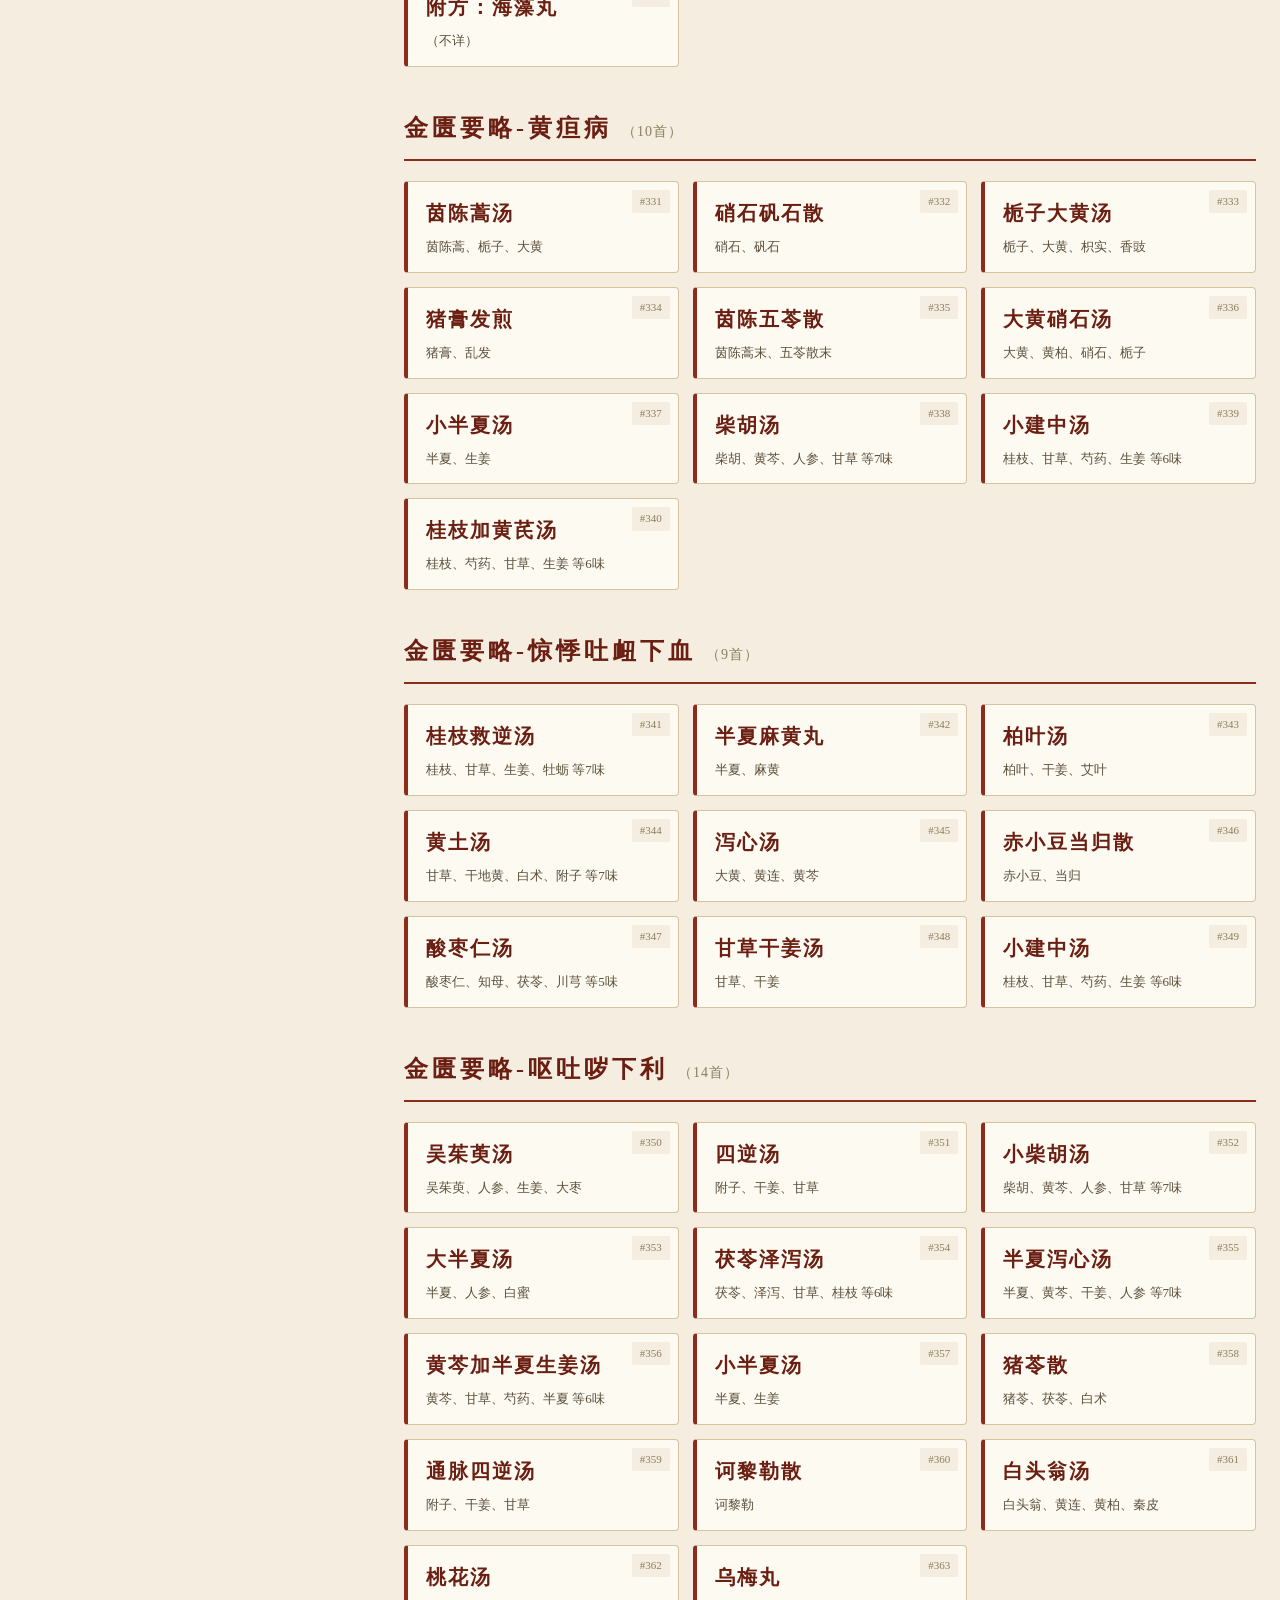
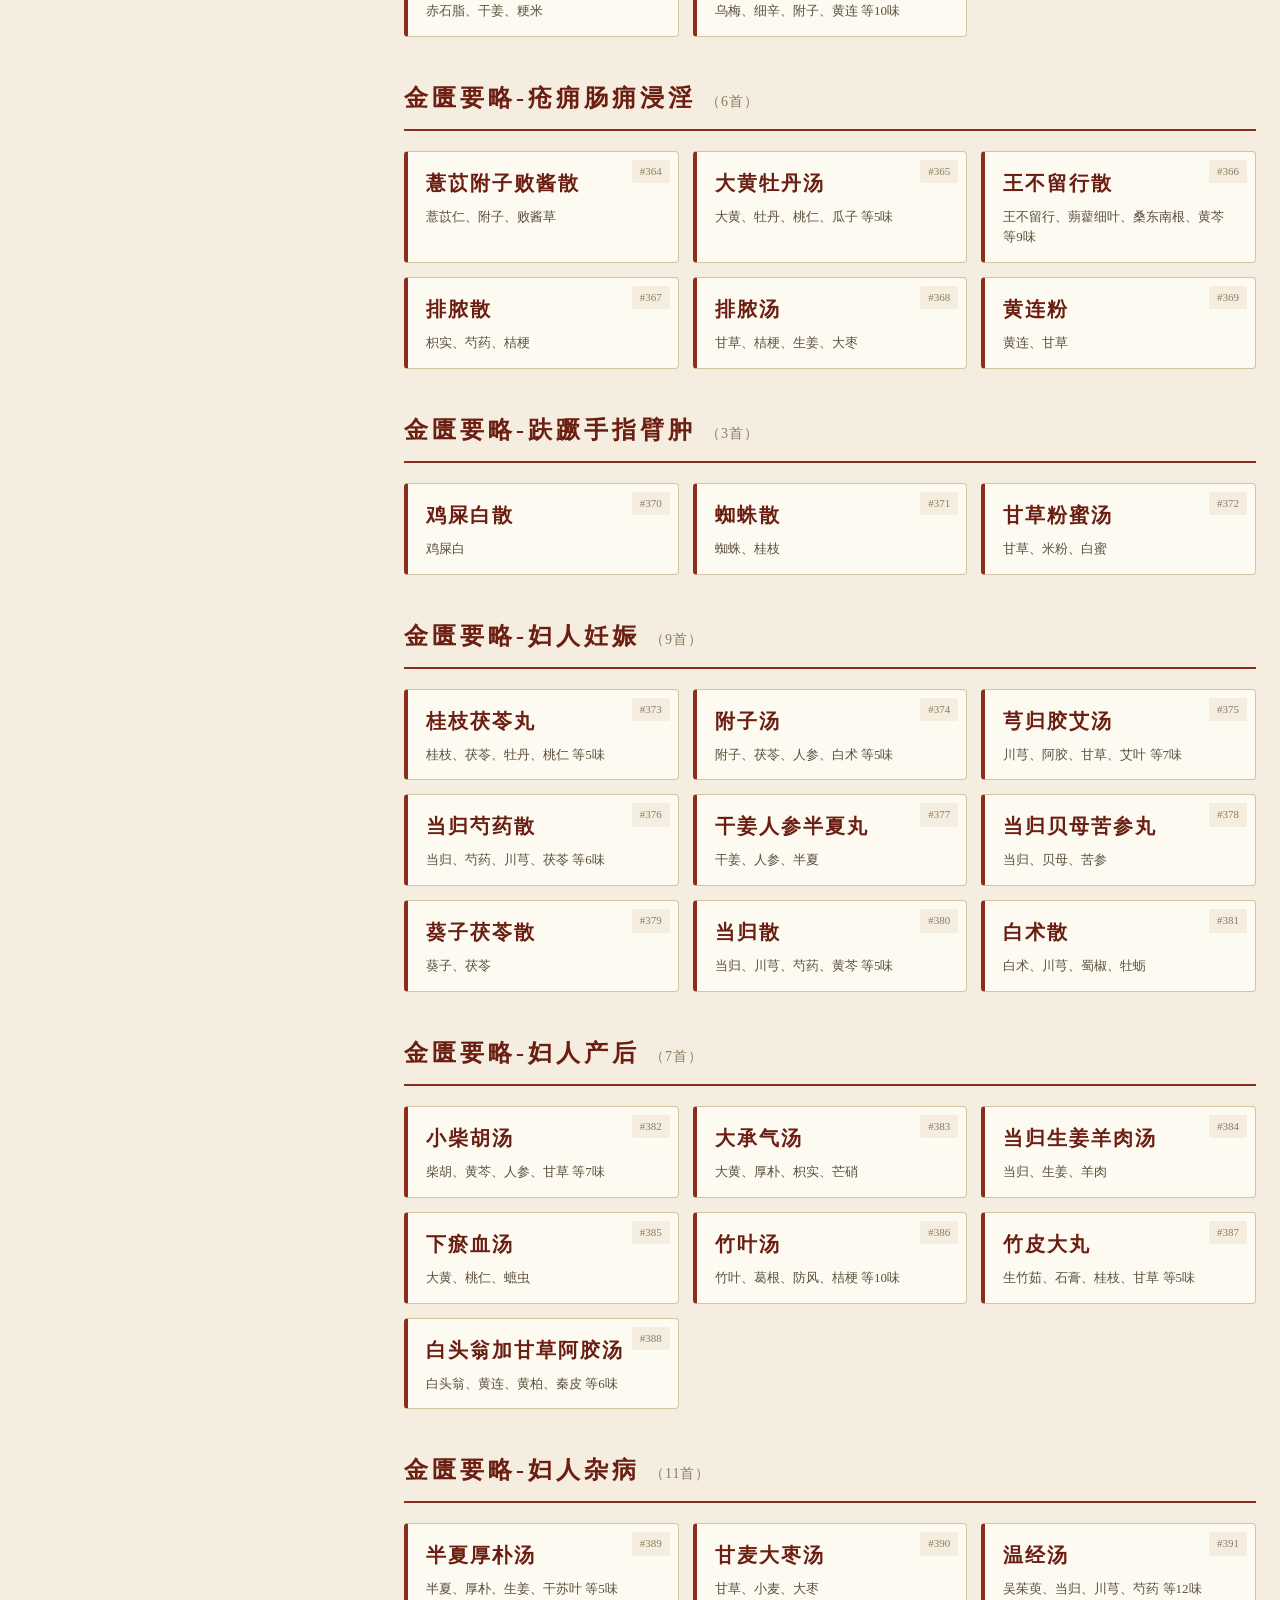
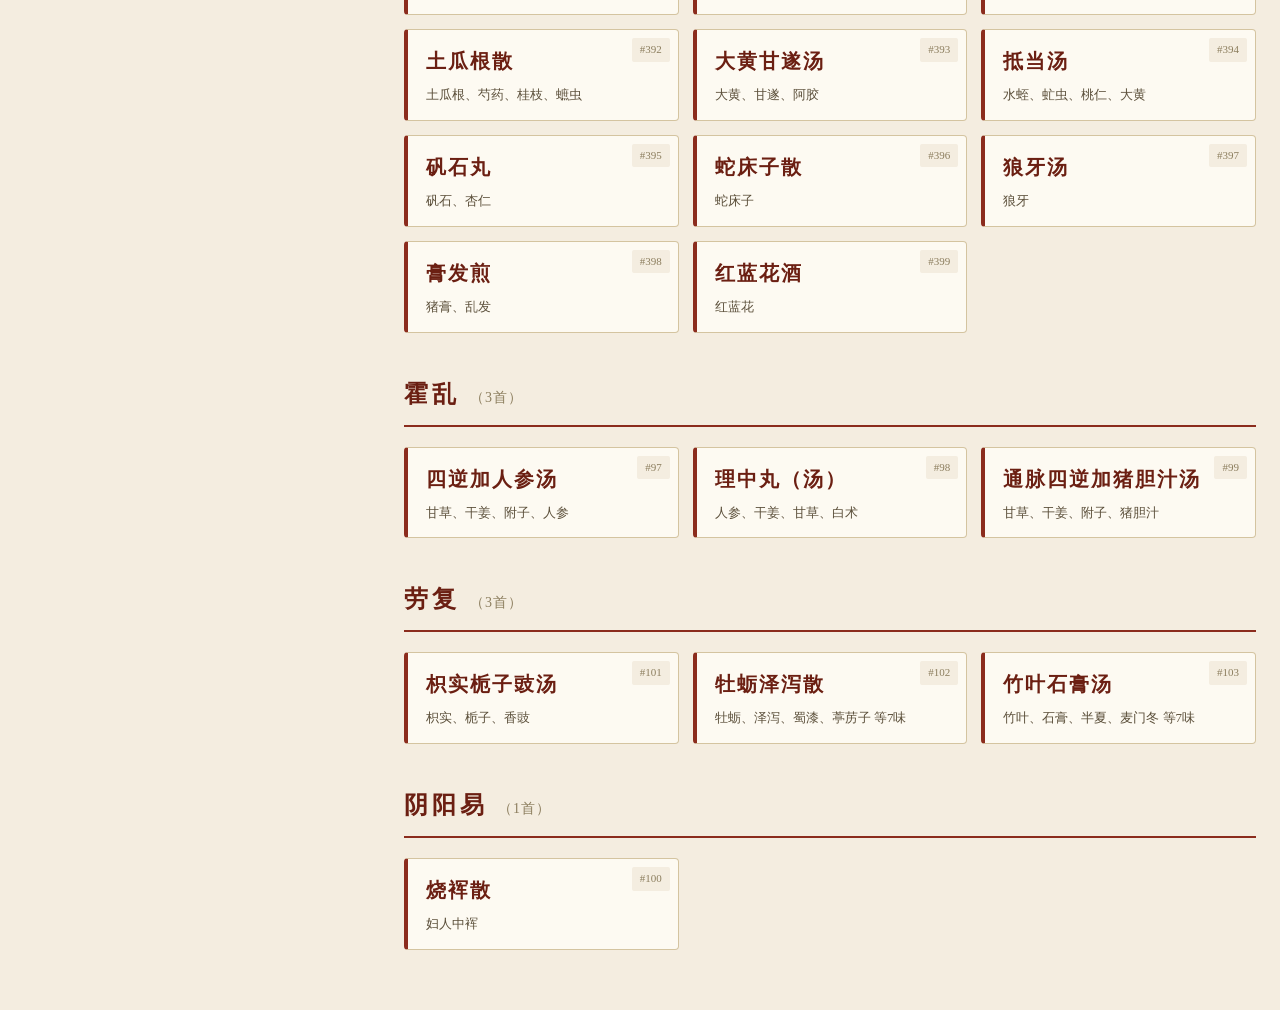
==== commit ccc98b99: "Add files via upload" ====
--- a/伤寒金匮方剂全集.html
+++ b/伤寒金匮方剂全集.html
@@ -3,14 +3,14 @@
 <head>
 <meta charset="UTF-8" />
 <meta name="viewport" content="width=device-width, initial-scale=1.0" />
-<title>伤寒论金匮要略 · 药方全集 · 倪海厦精解</title>
-<link rel="icon" type="image/svg+xml" href="favicon.svg" />
-<link rel="alternate icon" type="image/x-icon" href="favicon.svg" />
-<link rel="apple-touch-icon" href="favicon.svg" />
-<link rel="mask-icon" href="favicon.svg" color="#8b2c1d" />
-<meta name="theme-color" content="#8b2c1d" />
-<meta name="application-name" content="伤寒金匮方剂全集" />
-<meta name="apple-mobile-web-app-title" content="伤寒金匮" />
+<title>伤寒论金匮要略 · 药方全集 · 倪海厦精解</title>
+<link rel="icon" type="image/svg+xml" href="favicon.svg" />
+<link rel="alternate icon" type="image/x-icon" href="favicon.svg" />
+<link rel="apple-touch-icon" href="favicon.svg" />
+<link rel="mask-icon" href="favicon.svg" color="#8b2c1d" />
+<meta name="theme-color" content="#8b2c1d" />
+<meta name="application-name" content="伤寒金匮方剂全集" />
+<meta name="apple-mobile-web-app-title" content="伤寒金匮" />
 <meta name="apple-mobile-web-app-capable" content="yes" />
 <style>
 * { margin: 0; padding: 0; box-sizing: border-box; }
@@ -30,23 +30,6 @@
     top: 0;
     z-index: 100;
     box-shadow: 0 2px 8px rgba(60, 40, 10, 0.08);
-}
-.home-link {
-    position: absolute;
-    left: 24px;
-    top: 50%;
-    transform: translateY(-50%);
-    color: #6b1f12;
-    text-decoration: none;
-    font-size: 16px;
-    padding: 8px 16px;
-    border: 1px solid #8b2c1d;
-    border-radius: 4px;
-    transition: all 0.2s;
-}
-.home-link:hover {
-    background: #8b2c1d;
-    color: #fdfaf2;
 }
 .header h1 {
     color: #6b1f12;
@@ -347,7 +330,108 @@
 }
 .drug-list li:last-child { border-bottom: none; }
 .drug-name { color: #2a2418; font-weight: bold; }
+.drug-name.has-tip {
+    cursor: help;
+    border-bottom: 1px dashed #8b2c1d;
+    padding-bottom: 1px;
+    transition: color 0.15s, background 0.15s;
+}
+.drug-name.has-tip:hover {
+    color: #8b2c1d;
+    background: #fff4d6;
+    border-radius: 2px;
+}
 .drug-dose { color: #8b2c1d; text-align: right; }
+
+/* ===== 神农本草经 tooltip ===== */
+.herb-tooltip {
+    position: absolute;
+    z-index: 9999;
+    max-width: 600px;
+    min-width: 420px;
+    background: #fdfaf2;
+    border: 2px solid #8b2c1d;
+    border-radius: 6px;
+    padding: 18px 24px;
+    box-shadow: 0 6px 28px rgba(60, 40, 10, 0.28);
+    font-size: 14px;
+    line-height: 1.85;
+    color: #2a2418;
+    display: none;
+    user-select: text;
+    -webkit-user-select: text;
+    cursor: text;
+    font-family: "STKaiti", "KaiTi", "楷体", "Songti SC", "STSong", serif;
+}
+.herb-tooltip .tt-tip {
+    color: #8b6b1f;
+    font-size: 11px;
+    text-align: right;
+    margin-bottom: 6px;
+    font-style: italic;
+}
+.herb-tooltip .tt-header {
+    display: flex;
+    gap: 14px;
+    align-items: flex-start;
+    border-bottom: 1.5px solid #d4a85a;
+    padding-bottom: 8px;
+    margin-bottom: 10px;
+}
+.herb-tooltip .tt-img {
+    width: 104px;
+    height: 104px;
+    object-fit: cover;
+    border-radius: 6px;
+    border: 1.5px solid #d4a85a;
+    background: #fff8e1;
+    flex-shrink: 0;
+    display: block;
+}
+.herb-tooltip .tt-hd-info {
+    flex: 1;
+    min-width: 0;
+}
+.herb-tooltip .tt-title {
+    font-weight: bold;
+    color: #6b1f12;
+    font-size: 18px;
+    letter-spacing: 2px;
+}
+.herb-tooltip .tt-chapter {
+    color: #8b6b1f;
+    font-size: 12px;
+    margin-top: 2px;
+}
+.herb-tooltip .tt-row {
+    margin: 6px 0;
+    display: flex;
+    gap: 8px;
+}
+.herb-tooltip .tt-label {
+    color: #8b2c1d;
+    font-weight: bold;
+    flex-shrink: 0;
+    min-width: 48px;
+}
+.herb-tooltip .tt-text {
+    flex: 1;
+    text-align: justify;
+}
+.herb-tooltip .tt-original {
+    background: #fff8e1;
+    border-left: 3px solid #b08a3a;
+    padding: 8px 10px;
+    margin: 8px 0;
+    border-radius: 0 4px 4px 0;
+    color: #3a2a18;
+}
+.herb-tooltip .tt-extra {
+    color: #5b4f3a;
+    font-size: 12px;
+    font-style: italic;
+    margin: 4px 0 8px;
+}
 .point-item {
     background: #f4ede0;
     padding: 12px 16px 12px 32px;
@@ -391,7 +475,6 @@
 </head>
 <body>
 <div class="header">
-    <a href="index.html" class="home-link">首页</a>
     <h1>伤寒论金匮要略 · 药方全集</h1>
     <p>张仲景 · 伤寒113方 + 金匮131方 · 倪海厦精解</p>
 </div>
@@ -3667,6 +3750,3247 @@
 
 ];
 
+// ===== 《神农本草经》药物数据（倪海厦注） =====
+const SHENNONG_DATA = {
+  '桂枝': {
+    title: "牡桂（桂枝）",
+    chapter: "上品 · 九十二",
+    img_prompt: "中药饮片实拍图：桂枝，肉桂树的干燥嫩枝切段，细长圆柱形，表面红棕色至棕褐色，有纵皱纹，断面红棕色具髓部，数根桂枝散放在米白色背景上，居中构图，高清摄影，自然光线",
+    original: "味辛温，主上气咳逆。结气喉痹吐吸，利关节，补中益气，久服通神轻身不老。一名肉桂，一名桂枝，一名桂心。桂之供药有两种，一曰菌桂，又称小桂，其皮为肉桂，或称筒桂：一曰牡桂，又称大桂，或单称桂，其皮为官桂，其枝为桂枝。",
+    place: "产安南及我国云南两广等地。",
+    taste: "味辛甘，性温无毒。",
+    effect: "桂枝为发表解肌要药。主温经通脉，表虚中风，治手足痛风，伤寒头痛，无汗能发，有汗能止，行肺气，散寒邪，调和营卫，横通肢节。",
+    notes: [
+      {'label': "别录", 'text': "心痛胁痛胁风，温经通脉，止烦出汗。" },
+      {'label': "甄权", 'text': "去冷风疼痛。" },
+      {'label': "元素", 'text': "去伤风头痛，开肌理，解表发汗，去皮肤风湿。" },
+      {'label': "丹溪", 'text': "横行手臂治痛风。" },
+      {'label': "容川", 'text': "色赤味辛，入心肝助火，但桂枝实因苓泽之利水，方能入水以化气，可以导心火以下交于水，故多用之以降冲逆之气，加入补血药中，因而能温通血脉，桂枝能散四肢，质较坚实，故桂枝能兼走筋骨。味辛又得土之气，故能散血脉肌肉中之风寒。" },
+      {'label': "药征", 'text': "主治冲逆也，旁治奔豚头痛，发热恶风，汗出身痛。" },
+      {'label': "用量", 'text': "普通三分至钱半。" },
+      {'label': "禁忌", 'text': "凡阴虚火炎，温病大热，喉症血症均忌。" },
+      {'label': "倪注", 'text': "桂枝为古今皆用之要药，治疗甚广，与麻黄柴胡荆芥防风生姜葱白等同用，治风寒束表，与桑枝附子牛膝威灵仙茯苓防己等同用，治关节疼痛。与白芥子厚朴杏仁半夏等同用，治上气咳逆。与白芍同用解肌和中，与葛根同用发汗退热，伤寒论中使用最多的就是桂枝了。" },
+      {'label': "炮制", 'text': "拣去杂质。刮去粗皮，刷去灰尘即得。" },
+    ]
+  },
+  '芍药': {
+    title: "芍药",
+    chapter: "中品 · 一六五",
+    img_prompt: "中药饮片实拍图：白芍，芍药干燥根切制的圆片，表面类白色，边缘浅红棕色，切面平坦，若干圆片散放在米白色背景上，居中构图，高清摄影，自然光线",
+    original: "味苦，平，有小毒。治邪气腹痛，除血痹，破坚积，寒热，疝瘕，止痛，利小便，益气。一名白木。",
+    place: "处处有之，为多年生草本，山野自生，或种植，因芍药花美也，根做纺锤形，外淡褐色而内白色，其稍赤者名赤芍。",
+    taste: "味苦酸，性平，无毒。",
+    effect: "白芍为泻肝安脾，缓中去水要药，功能养血散瘀清热利肠，止腹痛，治痢疾，治胎产前后诸病，为女科良药。",
+    notes: [
+      {'label': "别录", 'text': "通顺血脉，缓中散恶血，逐贼血，去水气，利膀胱大小肠，消痈肿，时行寒热，中恶，腹痛腰痛。" },
+      {'label': "大明", 'text': "女人一切病，胎前产后诸疾，治风补劳，退热除烦，益气，惊狂头痛目赤，明目，肠风泻血，痔瘘，发背，疮疥。" },
+      {'label': "好古", 'text': "理中气治脾虚中满，心下痞，胁下痛，善噫，肺急胀逆，喘咳，太阳鼻衄，目涩肝血不足，阳维病苦寒热，带脉病苦腹痛满，腰溶溶如坐水中。（血痹即血凝于肌肤而为痹）。" },
+      {'label': "元素", 'text': "泻肝安脾，收肺气，止泻痢，固腠理，和血脉，收阴气敛逆。" },
+      {'label': "灵胎", 'text': "平肝止痛。" },
+      {'label': "容川", 'text': "为春之花，而根微酸，故主能敛肝木，降火行血。苦性较轻，故白芍只微降，大黄则降力大。味苦能泻血，其色白，故又能行气分之水。" },
+      {'label': "药征", 'text': "主治结实而拘挛，旁治腹痛头痛，身体不仁，疼痛腹满，咳逆下利肿脓。" },
+      {'label': "用量", 'text': "普通二钱而五钱，大剂一两以上。" },
+      {'label': "禁忌", 'text': "凡中寒腹痛，中寒作泄，肠胃中觉冷，均忌，反藜芦恶芒硝，鳖甲，小蓟。" },
+    ]
+  },
+  '甘草': {
+    title: "甘草",
+    chapter: "上品 · 二十三",
+    img_prompt: "中药饮片实拍图：甘草，豆科甘草的干燥根切片，圆柱形厚片，外皮红棕色，切面黄色，若干切片散放在米白色背景上，居中构图，高清摄影，自然光线",
+    original: "味甘平，主五脏六腑寒热邪气，坚筋骨长肌肉倍力，金创肿解毒，久服轻身延年，生河西沙山及上郡。郭璞云：今甘草蔓延生，叶似荷青黄，茎赤黄有节，节有枝。",
+    place: "我国四川陕西出产，江苏福建亦有，日本种植颇多，茎高二三尺。",
+    taste: "味甘性平无毒。",
+    effect: "甘草为调合周身气血要药，功能解百毒，补脏腑，泻诸火，在上去痰止咳，在中调和脾胃，在下清热利溲，入和剂则补益，入汗剂则解肌，入凉剂则泻热，入润剂则生津，入峻剂则缓正气，制药之暴性，效益甚多，为诸药之君。",
+    notes: [
+      {'label': "别录", 'text': "温中下气，烦满短气，伤脏咳嗽，止渴。通经脉，利气血，解百药毒，为九土之精，安和七十二种石，一千二百种草。" },
+      {'label': "甄权", 'text': "主腹中冷痛，治惊痫除腹胀满，补益五脏，肾气内伤，令人不痿，主妇人血沥腰痛，凡虚而多热者加用之。" },
+      {'label': "大明", 'text': "安魂定魄，补五劳七伤，一切虚损，惊悸烦闷健忘，通九窍利百脉，益精养气壮筋骨。" },
+      {'label': "好古", 'text': "吐肺痿之脓血，消五发之疮疽。" },
+      {'label': "灵胎", 'text': "生用泻火，解毒炙用，和中益气。" },
+      {'label': "仲醇", 'text': "凡解毒必入甘草。" },
+      {'label': "容川", 'text': "味甘正入脾。守而不走，补中气，和诸药，根深四五尺，与黄耆同，但黄耆中空，属气分，是得土中之水气，甘草中实，纯得土气之厚，故深长且实，能补脾阴，益胃之阳。炙用是取其益胃，使胃气上升，如炙甘草汤。生用取其气平，如芍药甘草汤。" },
+      {'label': "药征", 'text': "主治急迫，治里急急痛，旁治厥冷烦躁冲逆之症。" },
+      {'label': "吴克潜", 'text': "曰九土即九州岛岛土气之精华，故能解诸毒如神，古时有炼石为丹服之者多中药石之毒，服甘草而解，故曰安和七十二种石。" },
+      {'label': "用量", 'text': "普通生者五分至钱半，炙者三分至一钱，大剂一两左右。" },
+      {'label': "禁忌", 'text': "凡中满人呕家酒家，诸湿肿满及胀满均忌，反大戟甘遂芫花海藻，恶远志忌猪肉。" },
+      {'label': "倪注", 'text': "仲景经方中使用甘草多处，即知道仲师之重视甘草，而现今却被西洋人购去制造成许多药品或是食物，再回销我国，实在是感叹国家之愚昧竟至于斯，我辈当以复兴中医药为职志，将中药制剂卖到国外，既造福人类又可以赚取外汇，岂非一举两得。甘草缓中，故遇排腹积水时忌用，因其能守，故不利于排水。" },
+    ]
+  },
+  '生姜': {
+    title: "干姜（生姜）",
+    chapter: "中品 · 一五七",
+    img_prompt: "中药实拍图：生姜，新鲜生姜根茎，不规则块状，表皮浅黄色带环节与芽点，切面淡黄色，带切面的一块生姜置于米白色背景上，居中构图，高清摄影，自然光线",
+    original: "味辛温，主胸满咳逆上气，温中止血，珠汗，逐风湿痹，肠澼下利，生者尤良，久服去臭气通神明。",
+    place: "处处有之，即以母姜切片，在冬日于风日中透干制成者。",
+    taste: "味辛，性温，无毒。",
+    effect: "干姜为除寒散结要药，主温中逐寒，回阳通脉，治四肢逆冷，中寒霍乱，冷痛疝气，寒泻腹痛，开脏腑，宣脉络。",
+    notes: [
+      {'label': "别录", 'text': "寒冷腹痛，中恶霍乱胀满，风邪诸毒，皮肤间结气，止唾血。" },
+      {'label': "甄权", 'text': "治腰肾间疼痛冷气，破血去风，通四肢关节，开五脏六腑，宣诸络脉，去风毒冷痹，夜多小便。" },
+      {'label': "大明", 'text': "消痰下气，治转筋吐泻肠脏，反胃干呕，瘀血扑损，止鼻红，解冷热毒，开胃消宿食。" },
+      {'label': "好古", 'text': "主心下寒痞，目睛久赤。" },
+      {'label': "灵胎", 'text': "驱寒除湿，和血通气。" },
+      {'label': "容川", 'text': "干姜炮制则温而不烈，性轻而上浮，而四逆理中，则干姜不炮，取其性烈，乃能去寒，能温土中之阳，阳出则阴消，为治寒湿之药，补火之药是火能化水也，故能行血。能补脾之火，是以土治水。" },
+      {'label': "药征", 'text': "主治结滞水毒也，旁治呕吐咳，下利，厥冷，腹痛，胸痛，腰痛。" },
+      {'label': "用量", 'text': "普通一钱至三钱，大剂上两许。" },
+      {'label': "禁忌", 'text': "生姜干姜炮姜禁忌同，久服伤阴损目，误服劫津耗液，凡阴虚内热，阴虚咳嗽吐血，表虚有热，汗出自汗盗汗，脏毒下血，因热呕恶，火热胀痛均忌。" },
+    ]
+  },
+  '干姜': {
+    img_prompt: "干燥根茎切片，表面灰白色或灰黄色，断面白色粉性，质地坚实，辛味浓烈",
+    title: "干姜",
+    chapter: "中品 · 一五七",
+    original: "味辛温，主胸满咳逆上气，温中止血，珠汗，逐风湿痹，肠澼下利，生者尤良，久服去臭气通神明。",
+    place: "处处有之，即以母姜切片，在冬日于风日中透干制成者。",
+    taste: "味辛，性温，无毒。",
+    effect: "干姜为除寒散结要药，主温中逐寒，回阳通脉，治四肢逆冷，中寒霍乱，冷痛疝气，寒泻腹痛，开脏腑，宣脉络。",
+    notes: [
+      {'label': "别录", 'text': "寒冷腹痛，中恶霍乱胀满，风邪诸毒，皮肤间结气，止唾血。" },
+      {'label': "甄权", 'text': "治腰肾间疼痛冷气，破血去风，通四肢关节，开五脏六腑，宣诸络脉，去风毒冷痹，夜多小便。" },
+      {'label': "大明", 'text': "消痰下气，治转筋吐泻肠脏，反胃干呕，瘀血扑损，止鼻红，解冷热毒，开胃消宿食。" },
+      {'label': "好古", 'text': "主心下寒痞，目睛久赤。" },
+      {'label': "灵胎", 'text': "驱寒除湿，和血通气。" },
+      {'label': "容川", 'text': "干姜炮制则温而不烈，性轻而上浮，而四逆理中，则干姜不炮，取其性烈，乃能去寒，能温土中之阳，阳出则阴消，为治寒湿之药，补火之药是火能化水也，故能行血。能补脾之火，是以土治水。" },
+      {'label': "药征", 'text': "主治结滞水毒也，旁治呕吐咳，下利，厥冷，腹痛，胸痛，腰痛。" },
+      {'label': "用量", 'text': "普通一钱至三钱，大剂上两许。" },
+      {'label': "禁忌", 'text': "生姜干姜炮姜禁忌同，久服伤阴损目，误服劫津耗液，凡阴虚内热，阴虚咳嗽吐血，表虚有热，汗出自汗盗汗，脏毒下血，因热呕恶，火热胀痛均忌。" },
+    ]
+  },
+  '大枣': {
+    title: "大枣",
+    chapter: "上品 · 一三二",
+    img_prompt: "中药实拍图：大枣，干燥成熟的红枣果实，椭圆形，表面暗红色有光泽，有细微皱纹，数枚大枣散放在米白色背景上，居中构图，高清摄影，自然光线",
+    original: "味甘平，主心腹邪气，安中养脾，助十二经，平胃气，通九窍，补少气少津液，身中不足，大惊，四肢重，和百药，久服轻身长年。",
+    place: "产我国山东山西河北等省，他处亦有，生枣晒干，即名大枣。",
+    taste: "味甘，性平，无毒。",
+    effect: "大枣为补中益气，和解百药要药，主养脾平胃，调荣卫，生津液，润心肺，治虚损。",
+    notes: [
+      {'label': "别录", 'text': "补中益气，坚志强力，除烦闷，疗心下悬。除肠癖。（痢疾的古名)" },
+      {'label': "大明", 'text': "润心肺，止嗽，补五脏，洽虚损，除肠胃癖气。" },
+      {'label': "孟铣", 'text': "小儿患秋痢，与蛀枣食之良。" },
+      {'label': "灵胎", 'text': "补脾和中。" },
+      {'label': "容川", 'text': "大枣禀火之赤色，亦入心以养血，肉黄，得火生土之性，故纯于补脾胃。" },
+      {'label': "药征", 'text': "主治挛急引强急也，旁治咳嗽奔豚烦躁，身疼胁痛，腹中痛。" },
+      {'label': "吴克潜", 'text': "古方中多用大枣，因欲调和营卫，使气血流通津液输布，百药都须其协助，因此方中多用姜枣甘草等，经云：里不足者，以甘补之，形不足者温之以气，大枣甘温，专补脾胃，令津液自生，使十二经脉皆通畅，今医以温脾健胃时多选用红枣，滋阴养胃则用黑枣，而红枣即大枣，黑枣生于南方，黏液多而温性少，又名南枣，著名方剂有大枣汤（大枣十五枚，附子一枚，甘草一尺，黄耆四两，生姜二两，麻黄五两)治历节疼痛甚良。" },
+      {'label': "之才", 'text': "杀乌头附子天雄毒。" },
+      {'label': "用量", 'text': "普通二至三钱。" },
+      {'label': "禁忌", 'text': "生枣多食，令人热渴膨胀、动脏腑，损脾元，助湿热，忌与葱鱼同食，大枣多食，壅气助湿，凡中满者，小儿疳病者，齿痛及患痰热者，均忌。" },
+    ]
+  },
+  '半夏': {
+    img_prompt: "干燥块茎，类球形，表面白色或浅黄色，顶端有凹陷茎痕，质坚实粉性",
+    title: "半夏",
+    chapter: "下品 · 二六七",
+    original: "味辛，平，有毒。治伤寒，寒热，心下坚，下气，喉咽肿痛，头眩，胸胀，咳逆、肠鸣，止汗。生山谷。一名地文，一名水玉。",
+    place: "产我国四川江浙及北地多有之，为多年生野草，根白色，入药。",
+    taste: "味辛，性平，有毒。",
+    effect: "半夏为除湿化痰，止呕止哕，开郁发表要药，主和胃，健脾，消积，化涎，顺气止咳，平逆止吐，治心痛，痞结，水饮，痰气，救五绝。",
+    notes: [
+      {'label': "别录", 'text': "消心腹胸膈痰热结满，咳嗽上气，心下急痛坚痞，时气呕逆，消痈肿，疗痿黄，悦泽面目，堕胎。" },
+      {'label': "甄权", 'text': "制者消痰下肺气，关胃健脾，止呕吐，去胸中痰。生者摩痈肿，除瘤瘿气。" },
+      {'label': "大明", 'text': "治吐食反胃，霍乱转筋，肠腹冷，痰疟。" },
+      {'label': "好古", 'text': "补肝风虚。" },
+      {'label': "元素", 'text': "治寒痰及形寒饮冷伤肺而咳，消胸中痞，膈上痰，除胸寒，和胃气，燥脾湿，治痰厥头痛，消肿散结。" },
+      {'label': "灵胎", 'text': "开肺降逆，消痰燥湿。" },
+      {'label': "容川", 'text': "此生当夏之半，其根成于秋时，得燥金辛烈之气，故主降逆水饮，为阳明之药，此为真性。" },
+      {'label': "药征", 'text': "主治痰饮呕吐也，旁治心痛逆满，咽中痛，咳悸，腹中雷鸣。" },
+      {'label': "用量", 'text': "普通一钱至三钱。" },
+      {'label': "禁忌", 'text': "一切血症及阴虚血少，津液不足之病，均忌，孕妇禁用，用姜佐则无害，反乌头，忌饴糖海藻羊血。" },
+      {'label': "倪注", 'text': "一般使用生半夏以止呕吐时，多加生姜以制其毒，重症病患之呕吐，唯此生半夏可治，学者当用之勿惧，今之医多不敢使用生药，因惧其毒性，实则此药又名婆婆药，意即可以让人失音，并不会致命，如果失音时，只须口含生姜片，须臾声自回。" },
+    ]
+  },
+  '人参': {
+    img_prompt: "干燥根，主根纺锤形，表面灰黄色，有纵皱纹及横环纹，顶端有芦头，须根细长",
+    title: "人参",
+    chapter: "上品 · 二十一",
+    original: "味甘微寒，主补五脏，安精神，定魂魄，止惊悸，除邪气，明目开心益智，久服轻身延年。采根，竹刀刮，曝干，无令见风。人形皆具者能做儿啼。",
+    place: "我国吉林辽宁产者最良，山西长子县云南姚安县安徽舒城县亦有出产，高丽产出丰。",
+    taste: "味甘微苦性微寒无毒。",
+    effect: "人参为大补元气要药，功能治一切衰弱痨瘵，通行周身补五脏之气，泻五脏之火，效益多但功缓，红色曰高丽参，性温而力较峻。",
+    notes: [
+      {'label': "甄权", 'text': "主五劳七伤，虚损痿弱，止呕哕，补五脏六腑，保中守神。消胸中痰，治肺痿及痫疾，冷气上逆，伤寒不下食，凡虚而多梦者可用。" },
+      {'label': "元素", 'text': "治肺胃阳气不足，肺气虚促短气少气，补中缓中。泻心肺脾胃中火邪，止渴生津液。" },
+      {'label': "灵胎", 'text': "升提元气，兼补五脏，有崇正去邪之功，然非虚者勿服。" },
+      {'label': "容川", 'text': "人参多用于病后元气伤者、用人参佐他药来调理，病人邪去正脱者，用人参佐他药调理之，现今人参多人工栽植，药力不如野参，我们可用黄耆甘草代人参，方剂中多以党参代人参。因生于阴湿之地，禀水阴润泽之气，故味苦甘而有汁液，发为三枒五叶，阳数也，因生于阴而出阳，故于甘苦味中而有一番生阳之气。人身之元气，由肾水之中而上达于肺，此亦生于阴而出阳，与人参同一理，因此人参大能化气，气化而上，出于口鼻，即为津液，所以人参能生津也。人参生于北方、有阴中之阳药称，有化气补津之功。" },
+      {'label': "药征", 'text': "主治心下痞坚，痞鞭支结，旁治不食呕吐喜唾心痛腹痛烦悸等。" },
+      {'label': "用量", 'text': "普通五分至三钱，大剂一两。" },
+      {'label': "禁忌", 'text': "肺家有热诸症及阴虚火动之候与痘疹之初发，身虽热而斑点未形，与伤寒始作，形症未定而邪热炽均忌，反藜芦。" },
+      {'label': "炮制", 'text': "用湿布包裹，焖润用火烤，再晾干或烘干即可。" },
+    ]
+  },
+  '附子': {
+    img_prompt: "加工品黑顺片，不规则纵切片，表面黑褐色，断面角质样，油润有光泽",
+    title: "附子",
+    chapter: "下品 · 二六四",
+    original: "味辛，温，有大毒。治风寒，咳逆，邪气，温中，金疮，破症坚，积聚，血瘕，寒湿痿躄，拘挛，膝痛，不能行步。生山谷。一名茛。",
+    place: "产我国四川山野，亦可种植，冬播而春生苗，其初种之根，生成小块状者曰乌头，附乌头旁生而大者即附子，又附生而变形者曰天雄，小者毒强而大者毒少，故近人多取用附子，亦曰大附子。",
+    taste: "味辛甘，性大热，有大毒。",
+    effect: "附子为扶元回阳，补火退寒要药，主寒湿痿躄，症瘕积聚，命门火衰，脾胃虚寒，治寒霍乱转筋，阳气暴脱，及真寒假热，阳气欲散，疗寒痰，寒痛，阴疽。",
+    notes: [
+      {'label': "别录", 'text': "腰脊风寒，脚气寒冷弱，心腹冷痛，霍乱转筋，下痢赤白，温中，强阴，坚肌骨，又堕胎为百药长。" },
+      {'label': "好古", 'text': "督脉为病，脊强而厥。" },
+      {'label': "元素", 'text': "温暖脾胃，除脾湿，肾寒补下焦之阳虚。" },
+      {'label': "灵胎", 'text': "逐寒邪，回阳气。" },
+      {'label': "容川", 'text': "人身之气，生于肾中一阳，实则借鼻孔吸入之天阳，歴心系，引心火下交于肾，附子可以振肾阳以蒸动其气。其色纯黑，味辛烈，能从下焦扶阳补气，凡极阳极阴，皆有毒，附子之烈，正因其纯是坎阳之性，可以大毒，与肉桂不同，肉桂是补火，属地二之火气也，附子是助热，热生于水中，是得天水之阳，故附子入气分以助阳，能补命门之火，是以火化水，为肾与膀胱要药，火炙则无毒，水中之阳毒，过火则散，此阴阳相引之意。今用盐腌以去毒，使附子之性不全，非正法也，举凡温药皆秉木气，唯附子是水中之阳，为温肾达阳之正药，而得木火者，为得地二之火，能秉水中之阳，是得天一之阳。仲景用炮附子，是制其毒也，用生附是以毒追风，毒因毒用，一生一炮，有一定之理。" },
+      {'label': "药征", 'text': "主逐水，能治恶寒，身体四肢及骨节疼痛，或沉重，或不仁，或厥冷，而旁治腹痛失精下利。" },
+      {'label': "用量", 'text': "普通一钱至三钱，大剂一至二两。" },
+      {'label': "禁忌", 'text': "乌头附子，用豆腐蒸熟或黑大豆蒸熟者，谓之熟乌头熟附子，味淡而力薄，不能用以救急，生者仅去皮脐，味咸而力猛，可以救急，宜慎用之，经疏曰，一切阳证火证热证，阴虚内热，血液衰少证，均忌，忌豉汁，畏饴。" },
+      {'label': "倪注", 'text': "炮附子可以固表虚，去肺家寒症，生附子可以去里寒，二者截然不同。医者须明辨之，方可以用之无误。临床时可见病人因表虚而至真阳外越，我辈当以炮附子为救逆之剂。如脉细无力，病人昏迷不识人，此为里寒至极，因而真阳不足，当此之时又须以生附为主。" },
+    ]
+  },
+  '大附子': {
+    img_prompt: "附子加工品白附片，大块纵切片，表面黄白色，半透明角质样",
+    title: "附子（大附子）",
+    chapter: "下品 · 二六四",
+    original: "味辛，温，有大毒。治风寒，咳逆，邪气，温中，金疮，破症坚，积聚，血瘕，寒湿痿躄，拘挛，膝痛，不能行步。生山谷。一名茛。",
+    place: "产我国四川山野，亦可种植，冬播而春生苗，其初种之根，生成小块状者曰乌头，附乌头旁生而大者即附子，又附生而变形者曰天雄，小者毒强而大者毒少，故近人多取用附子，亦曰大附子。",
+    taste: "味辛甘，性大热，有大毒。",
+    effect: "附子为扶元回阳，补火退寒要药，主寒湿痿躄，症瘕积聚，命门火衰，脾胃虚寒，治寒霍乱转筋，阳气暴脱，及真寒假热，阳气欲散，疗寒痰，寒痛，阴疽。",
+    notes: [
+      {'label': "别录", 'text': "腰脊风寒，脚气寒冷弱，心腹冷痛，霍乱转筋，下痢赤白，温中，强阴，坚肌骨，又堕胎为百药长。" },
+      {'label': "好古", 'text': "督脉为病，脊强而厥。" },
+      {'label': "元素", 'text': "温暖脾胃，除脾湿，肾寒补下焦之阳虚。" },
+      {'label': "灵胎", 'text': "逐寒邪，回阳气。" },
+      {'label': "容川", 'text': "人身之气，生于肾中一阳，实则借鼻孔吸入之天阳，歴心系，引心火下交于肾，附子可以振肾阳以蒸动其气。其色纯黑，味辛烈，能从下焦扶阳补气，凡极阳极阴，皆有毒，附子之烈，正因其纯是坎阳之性，可以大毒，与肉桂不同，肉桂是补火，属地二之火气也，附子是助热，热生于水中，是得天水之阳，故附子入气分以助阳，能补命门之火，是以火化水，为肾与膀胱要药，火炙则无毒，水中之阳毒，过火则散，此阴阳相引之意。今用盐腌以去毒，使附子之性不全，非正法也，举凡温药皆秉木气，唯附子是水中之阳，为温肾达阳之正药，而得木火者，为得地二之火，能秉水中之阳，是得天一之阳。仲景用炮附子，是制其毒也，用生附是以毒追风，毒因毒用，一生一炮，有一定之理。" },
+      {'label': "药征", 'text': "主逐水，能治恶寒，身体四肢及骨节疼痛，或沉重，或不仁，或厥冷，而旁治腹痛失精下利。" },
+      {'label': "用量", 'text': "普通一钱至三钱，大剂一至二两。" },
+      {'label': "禁忌", 'text': "乌头附子，用豆腐蒸熟或黑大豆蒸熟者，谓之熟乌头熟附子，味淡而力薄，不能用以救急，生者仅去皮脐，味咸而力猛，可以救急，宜慎用之，经疏曰，一切阳证火证热证，阴虚内热，血液衰少证，均忌，忌豉汁，畏饴。" },
+      {'label': "倪注", 'text': "炮附子可以固表虚，去肺家寒症，生附子可以去里寒，二者截然不同。医者须明辨之，方可以用之无误。临床时可见病人因表虚而至真阳外越，我辈当以炮附子为救逆之剂。如脉细无力，病人昏迷不识人，此为里寒至极，因而真阳不足，当此之时又须以生附为主。" },
+    ]
+  },
+  '麻黄': {
+    img_prompt: "干燥草质茎，细长圆柱形，表面黄绿色，节明显，体轻质脆",
+    title: "麻黄",
+    chapter: "中品 · 一六三",
+    original: "味甘，温，无毒。治中风，伤寒，头痛。温疟，发表出汗，去邪热气，止咳逆上气，除寒热，破症坚积聚。一名龙沙。",
+    place: "我国西北部皆有出产，以山西大同为最良，其它如印度及西伯利亚南非洲皆有产。",
+    taste: "味苦，性温散，无毒。",
+    effect: "麻黄为发汗解散要药，功能退热平喘利水，主伤寒表实无汗，治肺实喘逆，通利水道。",
+    notes: [
+      {'label': "别录", 'text': "五脏邪气缓急，风胁痛，止好睡，通腠理，解肌泄邪恶气，消赤黑斑毒，不可多服，令人虚。" },
+      {'label': "甄权", 'text': "治身上毒风疹痹，皮肉不仁，主壮热温疫，山岚瘴气等。" },
+      {'label': "大明", 'text': "通九窍，调血脉，开毛孔皮肤。" },
+      {'label': "元素", 'text': "去营中寒邪，泄卫中风热。" },
+      {'label': "灵胎", 'text': "发汗止喘。" },
+      {'label': "容川", 'text': "虽其茎直上，但却如草之丛生，故能上升又能外散，其茎空，直达而上，且无大味，纯得天轻阳之气，故专主气分。一般取其苗，以其苗细长中空，象人毛孔，而气轻扬，故能发汗，能通阳气，直走鼻皮毛，其根坚实味涩，故能止汗。" },
+      {'label': "药征", 'text': "主治喘咳水气也，旁治恶风恶寒，无汗，身疼，骨节痛，一身黄肿。" },
+      {'label': "用量", 'text': "普通五分至一钱，大剂三钱。" },
+      {'label': "禁忌", 'text': "平日阳虚，腠理不密之人忌之，诸虚有汗，肺虚痰嗽，气虚发喘，均忌。" },
+      {'label': "倪注", 'text': "麻黄为发汗第一要药，能退热平喘利水，皆其解散之功，凡风寒初袭肌表，不得解散则发为头痛项强恶寒诸症状，发其汗则风寒得以解散，诸症自除，举凡外感初起之发热，多由汗不得出，因势利导使汗出而热解，此本经之所言去邪热也，又肺受风寒不解，则咳气上逆，用麻黄利水道，外为发汗，是故痰水因而下行，风寒因而得以宣泄，因病根解除，咳气上逆自愈，若以之点眼，可使瞳孔放大，此因其能散。今麻黄配桂枝能散营分之寒邪，配膏能泄卫分之风热，皮肉不仁，著名方剂如麻黄汤，麻杏甘石汤，大青龙汤。因麻黄根能止汗，节亦止汗，故欲发汗，则须去根与节。" },
+      {'label': "炮制", 'text': "捡去杂质，去尽木质及残根，喷淋清水，微润，切1.5厘米段片，晒干或烘干，去灰即得。" },
+    ]
+  },
+  '麻子仁': {
+    img_prompt: "大麻成熟果实，卵圆形，表面灰绿色，有网纹，一端钝圆",
+    title: "麻蕡（麻子仁）",
+    chapter: "上品 · 一三七",
+    original: "味辛平，主五劳七伤，利五脏，下血寒气，多食令人见鬼狂走，久服通神明轻身。今名麻勃(花粉)，火麻仁（果仁）。",
+    place: "大麻处处有之，种者尤多，生圆形坚果，中含扁平之仁，即为麻子仁，入药，其花粉即麻勃。",
+    taste: "麻仁味甘，性平。麻勃味辛，性温。",
+    effect: "麻仁为滑润，行血，除风，强壮药，治大便燥，乳汁少，热淋经闭。麻勃为除风，通经，健脑药。",
+    notes: [
+      {'label': "别录", 'text': "麻仁治中风汗出，逐水气，利小便，破积血，复血脉，乳妇产后余疾，沐发长润。" },
+      {'label': "日华", 'text': "补虚劳，逐一切风气；长肌肉，益毛发，通乳汁，止消渴，催生难产。" },
+      {'label': "开宝", 'text': "主补虚劳，润五脏，疏风气，治大肠风热结涩，利大小便。" },
+      {'label': "孟铣", 'text': "取汁煮粥去五脏风，润肺，治关节不通，发落，产后余疾。" },
+      {'label': "容川", 'text': "麻仁油滑，而无辛烈之性，故但能润降，不能速下。" },
+      {'label': "用量", 'text': "普通钱半至三钱。" },
+      {'label': "禁忌", 'text': "大便溏者禁忌麻仁，患疔肿者忌麻勃，见之致死，用胡麻针砂烛尽为末，醋合敷之，可解。麻勃药性——主一百二十种恶风，黑色遍身苦痒，逐诸风恶血，治女人经侯不通。" },
+    ]
+  },
+  '麻仁': {
+    img_prompt: "大麻种仁，扁卵圆形，乳白色，富含油脂",
+    title: "麻蕡（麻仁）",
+    chapter: "上品 · 一三七",
+    original: "味辛平，主五劳七伤，利五脏，下血寒气，多食令人见鬼狂走，久服通神明轻身。今名麻勃(花粉)，火麻仁（果仁）。",
+    place: "大麻处处有之，种者尤多，生圆形坚果，中含扁平之仁，即为麻子仁，入药，其花粉即麻勃。",
+    taste: "麻仁味甘，性平。麻勃味辛，性温。",
+    effect: "麻仁为滑润，行血，除风，强壮药，治大便燥，乳汁少，热淋经闭。麻勃为除风，通经，健脑药。",
+    notes: [
+      {'label': "别录", 'text': "麻仁治中风汗出，逐水气，利小便，破积血，复血脉，乳妇产后余疾，沐发长润。" },
+      {'label': "日华", 'text': "补虚劳，逐一切风气；长肌肉，益毛发，通乳汁，止消渴，催生难产。" },
+      {'label': "开宝", 'text': "主补虚劳，润五脏，疏风气，治大肠风热结涩，利大小便。" },
+      {'label': "孟铣", 'text': "取汁煮粥去五脏风，润肺，治关节不通，发落，产后余疾。" },
+      {'label': "容川", 'text': "麻仁油滑，而无辛烈之性，故但能润降，不能速下。" },
+      {'label': "用量", 'text': "普通钱半至三钱。" },
+      {'label': "禁忌", 'text': "大便溏者禁忌麻仁，患疔肿者忌麻勃，见之致死，用胡麻针砂烛尽为末，醋合敷之，可解。麻勃药性——主一百二十种恶风，黑色遍身苦痒，逐诸风恶血，治女人经侯不通。" },
+    ]
+  },
+  '茯苓': {
+    img_prompt: "干燥菌核切成的白色小方块，质坚实，粉性足",
+    title: "茯苓",
+    chapter: "上品 · 九十八",
+    original: "味甘平，主胸胁逆气，忧恚惊邪恐悸，心下结痛，寒热烦满，咳逆，口焦舌干，利小便，久服安魂养神，不饥延年。",
+    place: "产我国云南及各省山中大松树下，年久而巨大者良，有白色者，有微赤者，皆入药。",
+    taste: "味甘性平无毒。",
+    effect: "茯苓为利水行痰，通补兼长要药，主胸胁逆气，忧恚惊恐，治烦满咳逆，水肿淋沥，能除湿益燥，开胃平呕，除虚热，安心神。",
+    notes: [
+      {'label': "别录", 'text': "止消渴好睡。大腹淋沥，膈中痰水，水肿淋结，开胸腑，调脏气，伐肾邪，长阴益气力，保神气。" },
+      {'label': "甄权", 'text': "开胃止呕逆，善安心神，主肺痿痰壅，心腹胀满，小儿惊痫，女人热淋。" },
+      {'label': "大明", 'text': "补五劳七伤，开心益志，止健忘，暖腰膝，安胎。" },
+      {'label': "好古", 'text': "泻膀胱，益脾胃，治肾积奔豚。" },
+      {'label': "元素", 'text': "止渴利小便，除湿益燥，和中益气，利腰脐间血。" },
+      {'label': "灵胎", 'text': "补脾生津，化痰利水。" },
+      {'label': "容川", 'text': "茯苓得木之气，又能疏土，故能化气行水。" },
+      {'label': "药征", 'text': "主治悸及肉瞬筋惕也。旁治小便不利，头眩烦躁。" },
+      {'label': "吴克潜", 'text': "茯苓能行气而和缓，利水而不伤正，故通补皆宜，古今方中用者很多，著名方剂有茯苓半夏汤（茯苓，白术，半夏，神曲，大麦芽，陈皮，天麻，治胃气虚弱，身重有痰，恶心欲吐）。茯苓四逆汤（茯苓，人参，甘草，干姜，生附子，治伤寒太阳证厥而心下悸，汗下后烦燥者）。四苓散（茯苓，猪苓，泽泻，陈皮，一方有白术无陈皮，治湿热霍乱，胸闷胀痛，溺涩烦渴）。茯苓甘草汤（茯苓，甘草桂枝生姜，治伤寒太阳证汗出不渴，或厥而心下悸，或咳而遗溺，或小便不利）。茯苓厚朴汤（治伤寒伤风，夹痰呕逆。及吐泻后喉涎牵响，脾胃气虚，饮食减少）。茯苓桂枝甘草大枣汤（治太阳证发汗后，脐下悸，欲做奔豚）。茯苓杏仁甘草汤（治水邪射肺，阻其出气，治胸痹短气）。茯苓补心汤（茯苓，桂枝，炙甘草，紫英石，人参，麦冬，大枣，赤小豆，治心气不足，悲愁恚怒，烦热，面黄衄血，喉痛舌强，妇人气血两虚）等。" },
+      {'label': "用量", 'text': "普通钱半至四钱，大剂二三两。" },
+      {'label': "禁忌", 'text': "恶白敛，畏地榆雄黄秦艽鳖甲，忌米醋及酸物，凡病人肾虚，小水自利或不禁，或虚寒，精清精滑均忌，入补药，宜乳蒸晒干用。" },
+      {'label': "附录", 'text': "赤茯苓：性质功用与白茯苓同，尤能利窍行水，破结气，泻心小肠膀胱湿热，凡外感证多用之。茯苓皮：主利水道，开肌理，治水肿肤胀，行水而不耗气，胜于大腹皮。" },
+    ]
+  },
+  '黄芩': {
+    img_prompt: "干燥根切片，表面棕黄色，断面黄色，老根中空如枯朽",
+    title: "黄芩",
+    chapter: "中品 · 一七五",
+    original: "味苦，平，无毒。治诸热，黄疸，肠澼，泄利，逐水，下血闭。恶疮，疽蚀，火疡。一名腐肠。",
+    place: "产山谷间，亦为园圃之多年生草，根深黄色带褐。",
+    taste: "味苦，性平，无毒。",
+    effect: "黄芩为清热要药，功能去心肺大小肠诸经之热，肝胆之火。主治黄疸，肠澼泄利，风热，湿热：天行热疾，女科养阴安胎。",
+    notes: [
+      {'label': "别录", 'text': "疗痰热，胃中热，小腹绞痛，消谷，利小肠，女子血闭，淋露下血，小儿腹痛。" },
+      {'label': "甄权", 'text': "治热毒骨蒸，寒热往来，肠胃不利，破壅气，治五淋，令人宣畅，解热渴。" },
+      {'label': "灵胎", 'text': "清热止利。" },
+      {'label': "容川", 'text': "黄芩味苦，中多空虚，有孔道，人身惟三焦；是行水气之孔道主相火，故主清相火，火逆呕苦、黄芩为正药。此药苦而色绿，故能入瞻。" },
+      {'label': "药征", 'text': "治心下痞也，旁治胸胁满，呕吐下利也。" },
+      {'label': "用量", 'text': "普通钱半至三钱。" },
+      {'label': "禁忌", 'text': "过服损胃，血虚寒中者忌。" },
+    ]
+  },
+  '白术': {
+    img_prompt: "干燥根茎切片，表面灰黄色，断面黄白色，散有棕黄色油点",
+    title: "白术",
+    chapter: "上品 · 二十五",
+    original: "味苦，主风寒湿痹，死肌痉疸止汗，除热消食，作煎饵，久服轻身延年，不饥。一名山精，神药经云：必欲长生服山精。",
+    place: "产河南浙江安徽及各地，为山间多年野生草，根细者如指，大者如拳，外微褐，肉白入药。",
+    taste: "味甘性温无毒。",
+    effect: "白术为健脾胃要药，功能利水去湿，和中调气，外科用托疡疮。",
+    notes: [
+      {'label': "别录", 'text': "大风在身面，风眩头痛，眼泪出，消痰水，逐皮间风水结肿，除心下急满，霍乱吐下不止，利腰脐间血，益津液，暖胃消谷嗜食。" },
+      {'label': "甄权", 'text': "治心腹胀满，腹中冷痛，胃虚下利，多年气痢，除寒热止呕逆。" },
+      {'label': "大明", 'text': "反胃利小便，主五劳七伤，补腰膝长肌肉，治妇人症瘕。" },
+      {'label': "好古", 'text': "理胃益脾，补肝风虚，主舌本强，食即呕，胃脘痛，心下急痛，心下水痞，冲脉为病，气逆里急脐腹痛。" },
+      {'label': "灵胎", 'text': "白术补脾补气，苍术燥湿发汗。" },
+      {'label': "容川", 'text': "内含甘润之油质，可以滋脾之阴，外发辛香之温性，故可以畅达脾之阳，尤以浙产之油质最厚，可补脾之膏油，油不粘水，故能利水，其气香味甘而苦温，能升发，故补脾温土，使脾土之气上达，和肝气以伸脾气，为补脾之正药。" },
+      {'label': "药征", 'text': "主利水也，故能治小便自利，不利，旁治身烦疼，痰饮失精，眩冒下利喜唾。" },
+      {'label': "用量", 'text': "普通半至三钱，大剂二三两。" },
+      {'label': "禁忌", 'text': "凡病属阴虚血少，精不足，内热骨蒸，口干唇燥，咳嗽吐痰，吐血鼻血，齿血，咽塞，便秘，滞下均忌，溃疡用之反生脓作痛，忌与蛤雀桃李菘菜青鱼同食。" },
+    ]
+  },
+  '大黄': {
+    img_prompt: "干燥根及根茎切块片，表面黄棕色，断面红棕色，有星点状纹理",
+    title: "大黄",
+    chapter: "中品 · 二七○",
+    original: "味苦，寒，无毒。主下瘀血，血闭，寒热。破症瘕积聚，留饮，宿食，荡涤肠胃，推陈致新，通利水谷，调中化食，安和五脏。生山谷。",
+    place: "产陕西甘肃四川等处，为多年生宿根草，根黄色，带有赤色之纹，故亦曰绵纹。",
+    taste: "味大苦，性大寒，无毒（或作有毒）。",
+    effect: "大黄为泻实热，荡积滞要药，主血闭热结，功能下瘀破症，荡涤肠胃，推陈致新，调中化食，大便燥结，女子经闭。",
+    notes: [
+      {'label': "别录", 'text': "平胃，下气，除痰实，肠间结热，心腹胀满，女子寒血闭、小腹痛，诸老血留结。" },
+      {'label': "甄权", 'text': "通女子经候，利水肿，利大小肠，贴热肿毒，小儿寒热，时疾烦热蚀脓。" },
+      {'label': "大明", 'text': "通宣一切气，调血脉，利关结，泄壅滞水气，温瘴热疟。" },
+      {'label': "元素", 'text': "泻诸热不通，除下焦湿热，消宿食，泻心下痞痛。" },
+      {'label': "灵胎", 'text': "攻凝结，消积滞。" },
+      {'label': "容川", 'text': "大黄味苦大寒，形大而气烈，得地火之阴味，色黄，为火之退气所发见，故能退火，专下血分之结，以味厚有烈气，味既降又得气之助，故走脾胃，下行更速更远。寒性皆下引。其纯于苦味，又有雄烈之气，以气行其苦味，则走而不守。与黄连之守而不走，正好相反。大黄是治火之药，禀地气，入后天之血分也。" },
+      {'label': "药征", 'text': "主通利及结毒也，故能治胸满腹满，腹痛及便秘，小便不利，旁治发黄瘀血脓肿。" },
+      {'label': "用量", 'text': "普通五分至三钱。" },
+      {'label': "禁忌", 'text': "凡气分病，及胃寒血虚，妊娠产后，均忌。" },
+      {'label': "炮制", 'text': "拣去杂质，大小分开，浸泡约一小时，捞出沥干余水，切3毫米厚，长宽约3厘米块片，晾干或烘干即得。熟大黄，取大黄片，用白酒调匀，待吸收酒后，蒸约4小时，以蒸黑为度，停火闷一夜，冷却后取出，烘干即得，酒炒至黑后，则质轻味淡，能上清头目。" },
+    ]
+  },
+  '石膏': {
+    img_prompt: "含水硫酸钙结晶，白色纤维状或块状，纵断面具纤维状纹理",
+    title: "石膏",
+    chapter: "中品 · 一四七",
+    original: "味辛微寒，主中风寒热，心下逆气，惊喘口干，舌焦不能息，腹中坠痛，除邪鬼，产乳金创，又名寒水石。",
+    place: "产浙江江苏山东，他省亦有出产。",
+    taste: "味甘辛，性微寒，无毒。",
+    effect: "石膏为清凉解热要药，主治肺胃三焦气分之热，大渴热狂，能解肌发汗，又能清热止汗。",
+    notes: [
+      {'label': "别录", 'text': "除时气头痛身热，三焦大热，皮肤热，肠胃中结气，解肌发汗，止消渴烦逆腹胀，暴气喘息，咽热，亦可作浴汤。" },
+      {'label': "甄权", 'text': "治伤寒头痛如裂，壮热皮如火燥，和葱煎茶去头痛。" },
+      {'label': "大明", 'text': "治天行热狂头风旋，下乳，揭齿益齿。" },
+      {'label': "元素", 'text': "止阳明经头痛，发热恶寒，日晡潮热，大渴引饮，中暑潮热，牙痛。" },
+      {'label': "容川", 'text': "得石之性多，味虽咸而不甚，且此山之石即能生水，流而为泉，是故此石纯具水性，禀天水之寒，故能清热。" },
+      {'label': "药征", 'text': "主治烦渴，旁治谵语烦躁身热。" },
+      {'label': "用量", 'text': "普通三钱至五钱，大剂二三两。" },
+      {'label': "禁忌", 'text': "伤寒中风太阳症，少阳症之往来寒热等均忌，真寒假热之症或因里虚引起之虚热症亦忌，有金疮下乳亦忌，胃家寒症者亦忌，恶巴豆畏铁。" },
+    ]
+  },
+  '杏仁': {
+    img_prompt: "苦杏仁种子，扁心形，表面黄棕色，一端尖一端钝圆，有深色种脐",
+    title: "杏核仁",
+    chapter: "下品 · 三五三",
+    original: "味甘，温，有毒。治咳逆上气，肠中雷鸣，喉痹，下气，产乳，金疮，寒心，奔豚。生川谷。今名杏仁。",
+    place: "杏树处处有之，有多种，以产山西河南山东一带者为胜，仁入药。",
+    taste: "味甘苦，性温，有小毒。",
+    effect: "杏仁为咳逆痰气要药，主咳嗽气急，能下气平喘，治风寒痰滞，能宣肺解肌，除风散寒，润燥消积，利胸膈气滞。通大肠气闭。",
+    notes: [
+      {'label': "别录", 'text': "惊痫，心下烦热，风气往来，时行头痛，解肌，消心下急满痛，杀狗毒。" },
+      {'label': "甄权", 'text': "治腹痹不通，发汗主温病角气，咳嗽上气，喘促，入天门冬煎润心肺，和酪作汤润声气。" },
+      {'label': "元素", 'text': "除肺热，治上焦风燥，利胸膈气逆，润大肠气秘。" },
+      {'label': "容川", 'text': "杏仁有油，但得苦味，无辛烈之气，故降而不及。色白属金，降气行痰，气降则血降，故凡吐血必咳痰，痰为气分，因气逆而血升，故引出其血也。" },
+      {'label': "药征", 'text': "主治胸间停水也，故治喘咳，而旁治短气结胸，心痛，形体浮肿。" },
+      {'label': "用量", 'text': "普通钱半至三钱。" },
+      {'label': "禁忌", 'text': "凡杏子性皆热，小儿多食致疮痈膈热，多食动宿疾，产妇尤忌，杏仁双仁者有毒能杀人，阴虚咳嗽，肺家有虚热痰者均忌，恶黄耆葛根。" },
+    ]
+  },
+  '黄连': {
+    img_prompt: "干燥根茎，多分枝呈鸡爪状，表面黄褐色，断面金黄色",
+    title: "黄连",
+    chapter: "上品 · 五十五",
+    original: "味苦寒，主热气，目痛，眦伤，泣出，明目，肠澼，腹痛，下利，妇人阴中肿痛，久服令人不忘。",
+    place: "产四川者良，雅州者尤可贵，云南及他省亦有之，为山野多年生草本，日本产者劣，然多流入我国。根色黄，故名。",
+    taste: "味苦性寒无毒。",
+    effect: "黄连为清火除湿健胃要药，功能治湿滞，解热毒，益肝胆，厚肠胃，主治肠澼下痢，天行热疾，胎毒疳疾，效益甚多。",
+    notes: [
+      {'label': "别录", 'text': "五脏冷热，久下泄澼脓血，止消渴，大惊，调胃厚肠益胆，疗口疮。" },
+      {'label': "大明", 'text': "治五劳七伤益气，止心腹痛，惊悸烦燥，润心肺，长肉止血，天行热疾，止盗汗，并疮疥，猪肚蒸为丸，治小儿疳气，安疣杀虫。" },
+      {'label': "好古", 'text': "心病逆而盛，心积伏梁。" },
+      {'label': "灵胎", 'text': "除热燥湿，明目止利。" },
+      {'label': "容川", 'text': "黄连之味正苦，入心经以泻火。清火之药，是水交于火也，故能止血，凡药得苦味者，其中必含水性，故能降火，此为水火互根之理。其质枯而不泽，其纯于苦味而无气，故守而不走，为去暑之要药。" },
+      {'label': "药征", 'text': "主治心中烦悸也，旁治心下痞，吐下腹中痛。" },
+      {'label': "用量", 'text': "普通三分至一钱。" },
+      {'label': "禁忌", 'text': "血少气虚，致惊悸烦燥，小儿痘疮阳虚作泄，行浆后泄泻，老人脾胃虚寒泻，真阴不足内热均忌。" },
+      {'label': "倪注", 'text': "按此药专治热与利湿，凡出现热症皆可用，但是须要辨明是属于何种热，例如虚热，则须在去热药中增加补虚的药物，像黄连阿胶汤；如是实热，则须在去热的药中加去实的药物，像三黄泻心汤之类，学者按此推之，即可善用黄连。黄连大寒，得水之性，故去热。与阿胶鸡子黄为填离清坎之药，故治心内之热。" },
+    ]
+  },
+  '枳实': {
+    img_prompt: "干燥幼果切片，半球形圆片，表面灰绿色，有果梗痕",
+    title: "枳实",
+    chapter: "中品 · 二一○",
+    original: "味苦，寒，无毒。治大风在皮肤中，如麻豆苦痒，除寒热结，止利，长肌肉，利五脏，益气轻身。生川泽。",
+    place: "产陕西河南等地，周礼有云，橘逾淮而为枳，即此是也，其实成熟时，早采者为枳实，皮厚而中坚；晚采者为枳壳，皮薄而中虚，皆入药。",
+    taste: "味苦，性寒，无毒。",
+    effect: "枳实为破气行痰要药，主破结实，消胀满，治胸胁痰癖，心下痞痛，消食散血，去胃中湿热。",
+    notes: [
+      {'label': "别录", 'text': "除胸胁痰癖。逐停水，破结实，消胀满，心下急痞痛逆气，胁风痛，安胃气，止溏泄，明目。" },
+      {'label': "甄权", 'text': "解伤寒结胸，主上气喘咳，肾内伤冷，阴痿而有气加而用之。" },
+      {'label': "元素", 'text': "消食，散败血，破积坚，去胃中湿热。" },
+      {'label': "容川", 'text': "枳壳为木实，有木之质，木能疏土，故归脾胃，其味比厚朴轻，故理胃气。" },
+      {'label': "药征", 'text': "主治结实之毒，旁治胸满胸痹，腹满腹痛。" },
+      {'label': "用量", 'text': "普通八分至二钱。" },
+      {'label': "禁忌", 'text': "肺气虚弱，脾胃虚，中气不运，而痰壅喘急，咳嗽不因风寒入肺气壅，及咳嗽阴虚火炎，与一概胎前产后，均忌。" },
+    ]
+  },
+  '枳壳': {
+    img_prompt: "干燥未成熟果实切半，半球形，表面黄绿色，果皮厚，内瓤白色",
+    title: "枳实",
+    chapter: "中品 · 二一○",
+    original: "味苦，寒，无毒。治大风在皮肤中，如麻豆苦痒，除寒热结，止利，长肌肉，利五脏，益气轻身。生川泽。",
+    place: "产陕西河南等地，周礼有云，橘逾淮而为枳，即此是也，其实成熟时，早采者为枳实，皮厚而中坚；晚采者为枳壳，皮薄而中虚，皆入药。",
+    taste: "味苦，性寒，无毒。",
+    effect: "枳实为破气行痰要药，主破结实，消胀满，治胸胁痰癖，心下痞痛，消食散血，去胃中湿热。",
+    notes: [
+      {'label': "别录", 'text': "除胸胁痰癖。逐停水，破结实，消胀满，心下急痞痛逆气，胁风痛，安胃气，止溏泄，明目。" },
+      {'label': "甄权", 'text': "解伤寒结胸，主上气喘咳，肾内伤冷，阴痿而有气加而用之。" },
+      {'label': "元素", 'text': "消食，散败血，破积坚，去胃中湿热。" },
+      {'label': "容川", 'text': "枳壳为木实，有木之质，木能疏土，故归脾胃，其味比厚朴轻，故理胃气。" },
+      {'label': "药征", 'text': "主治结实之毒，旁治胸满胸痹，腹满腹痛。" },
+      {'label': "用量", 'text': "普通八分至二钱。" },
+      {'label': "禁忌", 'text': "肺气虚弱，脾胃虚，中气不运，而痰壅喘急，咳嗽不因风寒入肺气壅，及咳嗽阴虚火炎，与一概胎前产后，均忌。" },
+    ]
+  },
+  '细辛': {
+    img_prompt: "干燥根及根茎，根细长须状，表面灰黄色，气味辛香浓烈",
+    title: "细辛",
+    chapter: "上品 · 四十一",
+    original: "味辛温，主咳逆头痛，脑动，百节拘挛，风湿痹痛，死肌，久服明目利九窍，轻身长年。岐伯曰无毒。色白者善。",
+    place: "产我国陕西及关外，今北地多有之，为多年生草本，叶下开花，状似杜衡，唯苗叶经冬则凋，根外淡褐而内白色，气味辛烈。",
+    taste: "味辛性温无毒。",
+    effect: "细辛为风痛要药，功能深入散风袪寒，主治咳逆上气，风湿，痹痛，头痛，齿痛，泄热破痰，开窍行水。",
+    notes: [
+      {'label': "别录", 'text': "温中下气，破痰，利水道，开胸中滞积，除喉痹，鼻塞不闻香臭，风痫癫疾，下乳结，汗不出，血不行，安五脏，益肝胆，通精气。" },
+      {'label': "甄权", 'text': "添胆气，治咳嗽，去皮风湿痒。风眼泪下，除齿痛，血闭，妇人血沥腰痛。" },
+      {'label': "好古", 'text': "治督脉为病，脊强而厥。" },
+      {'label': "灵胎", 'text': "疏风散邪，驱逐寒气。" },
+      {'label': "容川", 'text': "细辛形细色黑，故入少阴经，味大辛，能温散少阴之风寒，而少阴为寒水之脏，寒则水气上泛，细辛散少阴之寒，能达水中之阳，故能逐水饮。" },
+      {'label': "药征", 'text': "主治宿饮停水也，故治水气在心下而咳满，或上逆，或胁痛。" },
+      {'label': "吴克潜", 'text': "曰细辛主治诸痛，但用不可过剂。宗奭曰治头面风不可缺此。元素曰以独活为使治少阴头痛如神。张子和曰治头痛，太阳经则羌活，少阴则细辛，阳明则白芷，厥阴则川芎吴萸，少阳则柴胡。成无己曰胆气不足，细辛补之。著名方剂有伤寒论之麻黄附子细辛汤，小青龙汤等。" },
+      {'label': "用量", 'text': "普通三分至一钱。" },
+      {'label': "禁忌", 'text': "升燥发散性烈，凡内热及火升炎上，上盛下虚，气虚有汗，血虚头痛，阴虚咳嗽，均忌。" },
+    ]
+  },
+  '当归': {
+    img_prompt: "干燥根，全根呈马尾状，表面黄棕色，有纵皱纹，断面黄白色油润",
+    title: "当归",
+    chapter: "中品 · 一六二",
+    original: "味甘，温，无毒。治咳逆上气，温疟，寒热洒洒在皮肤中。妇人漏下，绝子。诸恶疮疡，金疮。煮饮之。一名干归。",
+    place: "我国西部皆有出产，以陕西四川为最良。",
+    taste: "味甘苦辛，性温，无毒。",
+    effect: "当归为补血清血要药，主一切血虚血浊，治瘘弱，痹痛，诸疮，破恶血，生新血，补女子诸不足，为调经良药。",
+    notes: [
+      {'label': "别录", 'text': "温中止痛，除客血内塞，中风痉汗不出，湿痹中恶，客气虚冷，补五脏，生肌肉。" },
+      {'label': "甄权", 'text': "止呕逆虚劳寒热，下痢腹痛，齿痛，女人沥血腰痛，崩中补诸不足。" },
+      {'label': "大明", 'text': "治一切风一切气，补一切劳，破恶血养新血，及症癖胃冷。" },
+      {'label': "好古", 'text': "主瘘痹嗜卧，足下热痛，冲脉为痛，气逆里急，带脉为病，腹痛腰溶溶如坐水中。" },
+      {'label': "灵胎", 'text': "补血养血，润肺润肠。" },
+      {'label': "容川", 'text': "当归辛苦，得地火之味，其气微温，得木之性，质多油，此因得地之湿，故能助心生血，以行于肝，其功专生血。归首之性升，故主生血，尾之性降，故主行血，性温润，可以去寒结。风能胜湿，风伤血则筋燥，当归能润燥。其味辛温，火也，其汁油润，水也，一物而具二者，是水交于火所化之物也，恰与血之生化相同，故主补血。" },
+      {'label': "用量", 'text': "普通二钱至五钱，大剂一至二两。" },
+      {'label': "禁忌", 'text': "性滑润，泄泻者慎用，脾胃薄弱者忌，用时须它药来佐。" },
+    ]
+  },
+  '厚朴': {
+    img_prompt: "干皮卷成筒状，表面紫褐色，内面紫棕色，有油性香气",
+    title: "厚朴",
+    chapter: "中品 · 二一一",
+    original: "味苦，温，无毒。治中风，伤寒，头痛，寒热，惊悸气，血痹，死肌，去三虫。生山谷。",
+    place: "产我国四川河南陕西湖南等地，树皮入药，以厚肉者为良。",
+    taste: "味苦辛，性温，无毒。",
+    effect: "厚朴为下实散满，袪湿健胃要药，主温中益气，消痰下气，气血痹，湿霍乱，治中风伤寒头痛，反胃，冷痛，腹满喘咳，杀肠中虫。",
+    notes: [
+      {'label': "别录", 'text': "温中益气，消痰下气，疗霍乱及腹痛胀满，胃中冷逆，胸中呕不止，泄痢淋露，除惊去留热，心烦满，厚肠胃。" },
+      {'label': "甄权", 'text': "治积年冷气，腹内雷鸣虚吼，宿食不消，去结水，破宿血，化水谷，止吐酸水，大温胃气，治冷痛，主妇人虚而尿白。" },
+      {'label': "大明", 'text': "健脾，治反胃霍乱转筋冷热气，泻膀胱及五脏一切气，妇人产前产后腹脏不安，杀肠中虫，明耳目，调关节。" },
+      {'label': "好古", 'text': "主肺气胀满，膨而喘咳。" },
+      {'label': "容川", 'text': "厚朴本皮，味比枳壳更重，故理脾气，故仲景用枳壳治心下满，用厚朴治腹痛，此为此二药轻重之别所在。厚朴行大肠之气，故肺气得泄。仲景治喘有桂枝加厚朴杏仁汤，即因于此。" },
+      {'label': "药征", 'text': "主治胸腹涨满也，旁治腹痛。" },
+      {'label': "用量", 'text': "普通七分至二钱。" },
+      {'label': "禁忌", 'text': "恶泽泻磁石寒水石，忌豆，性能耗气，凡脾胃虚者忌之，孕妇无故亦忌用。" },
+    ]
+  },
+  '柴胡': {
+    img_prompt: "干燥根，圆柱形，表面红棕色，有横长皮孔，质硬而韧",
+    title: "茈胡",
+    chapter: "上品 · 三十一",
+    original: "味苦平，主心腹，去肠胃中结气，饮食积聚，寒热邪气，推陈致新，久服轻身明目益精。现名柴胡。",
+    place: "出关东陕西各地，今各处亦有产，分南北两种，性味相同，产银州者曰银柴胡，性味稍异。",
+    taste: "味苦性平无毒。",
+    effect: "柴胡为发表清热要药，功能散三焦肝胆诸经之热邪，主治寒热疟疾，口苦耳聋，头痛眩晕。",
+    notes: [
+      {'label': "别录", 'text': "除伤寒心下烦热，诸痰热结实，胸中邪气，五脏间游气，大肠停积水胀，及湿痹拘急，亦可做浴汤。" },
+      {'label': "甄权", 'text': "治热劳骨蒸烦疼，热气，肩背疼痛，劳乏羸瘦，下气消食，宣畅气血，主时疾内外热不解，单煮服食良。" },
+      {'label': "灵胎", 'text': "其性轻扬，能逐半表半里之邪。" },
+      {'label': "容川", 'text': "柴胡一茎直上，花清香，故能升散郁结。专治胸前逆满，太阳经气陷于胸中，不得外达，以致胸满，唯柴胡能透达，其色青，生于春而采于夏，得木火之气，从中土以达木火之气，使不侮肺也，故功能透胸前之结，仲景用柴胡以治少阳，少阳为水中之阳，发于三焦，以行腠理，寄居胆中，以化水谷，故必三焦之膜网通畅，肝胆之木火清和，则水中之阳乃由内达外，柴胡茎中虚松，有白丝通气，象人之三焦膜网，少阳木火，郁于腠理，而不达者，则作寒热，柴胡能达之，阳气得发散，且味清苦，良柴胡须用一茎直上，茎色青，叶生四面，细如竹叶，开小黄花者，乃为真柴胡，此为仲景所用。四川梓潼产柴胡最佳，价极廉。今多不知用，因药典有软柴胡，银柴胡，红柴胡等，皆以假乱真，柴胡入肝经。附银柴胡：柴胡之产于陕西银州者，色黄白而大，味甘性微寒，凡热在骨髓者，非此不除，为清热凉血之品，优于发散而推陈致新，治虚劳者酌用之。" },
+      {'label': "药征", 'text': "主治胸胁苦满也，旁治往来寒热也，腹中痛，胁下痞鞭。" },
+      {'label': "用量", 'text': "普通八分至一钱，大剂三四钱。" },
+      {'label': "禁忌", 'text': "凡虚人气升呕吐，及阴虚火热炎上，法同所忌。汪昂曰凡胁痛，多属肝旺，宜小柴胡汤。加青皮川芎白芍，左胁痛宜治活血行气，右胁痛宜消食行痰，因胁痛须开郁，故加柴胡则皆宜也。" },
+    ]
+  },
+  '泽泻': {
+    img_prompt: "干燥块茎切片，圆片状，表面黄白色，有细小突起，粉性",
+    title: "泽泻",
+    chapter: "上品 · 三十八",
+    original: "味甘寒，主风寒湿痹，乳难消水，养五脏，益气力，肥健，久服耳目聪明，不饥延年，轻身，面生光，能行水上。其叶如车前草，味亦相似。",
+    place: "产我国福建陕西河南山东等地，生于水泽池沼，根作圆球形，色黄，入药。",
+    taste: "味甘咸，性寒无毒。",
+    effect: "泽泻为渗湿利尿要药，主风寒湿痹，逐膀胱三焦停水，通淋沥，止遗泄，利小便，消肿胀。",
+    notes: [
+      {'label': "别录", 'text': "补虚损，五脏痞满，起阴气，止泄精，消渴，淋沥，逐膀胱三焦停水。" },
+      {'label': "甄权", 'text': "主肾虚精自出，治五淋，宣通水道。" },
+      {'label': "大明", 'text': "主头眩耳虚鸣，筋骨挛缩，通小肠，止尿血，主难产，补女人血海，令人有子。" },
+      {'label': "元素", 'text': "入肾经，去旧水，养新水，利小便，消肿胀，渗泄止渴。" },
+      {'label': "灵胎", 'text': "消水利肿。" },
+      {'label': "药征", 'text': "主治小便不利冒眩也，旁治渴。" },
+      {'label': "用量", 'text': "普通一钱至三钱。" },
+      {'label': "禁忌", 'text': "凡病人无湿无饮而阴虚，及肾气乏绝，阳衰精自流出，肾气不固，精滑目痛，虚寒作泄等候，均忌。古方常以配合补剂用，因欲补必兼泻邪，邪去则补药得力，宗奭曰多服昏人眼，以行去其水也，凡服泽泻散，未有尿不多者，尿既多肾气焉得实。海藏曰泻伏水去留垢，故明目，小便利，肾气虚，故昏目，是可知泽泻之能明目，在能渗湿，若已中病而用之过量，则诛伐无过，使肾气虚而昏目，药本在治病救偏，过量则害，百药皆然，岂独泽泻而已。著名方剂有疏凿饮（泽泻商陆赤小豆羌活大腹皮椒目木通秦艽茯苓槟榔生姜）治水气通身浮肿。烦燥喘渴，小便不利。泽泻汤（泽泻五两白术二两）治心下有支饮其人苦冒眩者。五苓散（茯苓猪苓白术泽泻肉桂）治水分有热，小便不利，烦渴或水饮内停，脐下悸者。生于根下，则化气上行，引肾阳以达上。" },
+      {'label': "炮制", 'text': "拣去杂质，大小分开，浸泡四小时，热天加少量明矾，冬天不用。捞出，沥干除水，用盐水喷洒，晒干，火烤使色现微黄色，取出，冷却即得。" },
+    ]
+  },
+  '牡蛎': {
+    img_prompt: "牡蛎贝壳，长条或类三角形，外表面灰褐色层层相叠，内面瓷白",
+    title: "牡蛎",
+    chapter: "上品 · 一二四",
+    original: "味咸平，主伤寒寒热温疟，洒洒惊恚，怒气除拘，缓鼠瘘，女子带下赤白，久服强骨节,杀邪气延年。",
+    place: "产浅海泥沙中，右壳小而薄，左壳大而凸，常连缀重叠，附于岩石。",
+    taste: "味咸，性平，微寒，无毒。",
+    effect: "牡蛎为软坚利水，敛汗固肠要药，主益肝肾，除老血，治伤寒，留热在骨间，化痰破积，去胁下坚满。涩大小肠。清热安神。",
+    notes: [
+      {'label': "别录", 'text': "除留热在关节，营卫虚热去来不定，烦满心痛气结，止汗止渴，除老血，疗泄精，涩大小肠，止大小便，治喉痹，咳嗽，心胁下痞热。" },
+      {'label': "好古", 'text': "去胁下坚满，瘰疬，一切疮。" },
+      {'label': "藏器", 'text': "粉身止大人小儿盗汗，同麻黄根蛇床子，干姜为粉去阴汗。" },
+      {'label': "孟铣", 'text': "治女子崩中，止痛，除风热风疟，鬼交精出。" },
+      {'label': "药征", 'text': "主治胸腹之动也，旁治惊狂烦躁。牡蛎黄连龙骨同治烦躁，而各有所主也，心口黄连所主，脐下龙骨所主也，而部位不定，胸腹烦躁者，牡蛎所主也。" },
+      {'label': "用量", 'text': "普通三四钱。" },
+      {'label': "禁忌", 'text': "恶麻黄细辛吴萸伏磠砂，凡病虚而有寒者忌，肾虚无火，寒精自出者亦忌。" },
+    ]
+  },
+  '阿胶': {
+    img_prompt: "长方形胶块，黑褐色，有光泽，质硬而脆，断面光亮",
+    title: "阿胶",
+    chapter: "上品 · 一一八",
+    original: "味甘平，主心腹内崩，劳极洒洒如疟状，腰腹痛，四肢酸疼，女子下血安胎，久服轻身益气。",
+    place: "原产山东东阿县，用阿井之水将牛皮或驴皮煎熬而成，今者阿井之水久湮，处处皆有出产，多以驴皮熬胶入药。",
+    taste: "味甘，性平，无毒。",
+    effect: "阿胶为养阴清热要药，主清补肺脏，滋益肝肾和血液，坚筋骨，治风痛．虚劳喘嗽吐血，妇人血枯经闭，崩中带下。",
+    notes: [
+      {'label': "别录", 'text': "丈夫小腹痛，虚劳羸瘦，阴气不足，脚酸不能久立，养肝气。" },
+      {'label': "灵胎", 'text': "养肝滋血，补脾安胎。" },
+      {'label': "容川", 'text': "阿胶以水济火，是以坎填离，此阴汁得心火化为赤，即为血，益阴气，使阳不动、保持厥阴之本体，阿胶得阿井伏流之水性，故能伏水中之阳。" },
+      {'label': "药征", 'text': "主治诸血症，故兼治心烦不得眠者。" },
+      {'label': "用量", 'text': "普通一钱至三钱。" },
+      {'label': "禁忌", 'text': "气味虽平和然其性黏腻，胃弱作呕吐，脾虚食不消者均忌。" },
+    ]
+  },
+  '葛根': {
+    img_prompt: "干燥根切块，表面黄白色，纤维性强，纵切面可见筋脉纹理",
+    title: "葛根",
+    chapter: "中品 · 一五九",
+    original: "味甘平，主消渴，身大热，呕吐，诸痹，起阴气，解诸毒。葛谷，主下利，十岁以上。",
+    place: "处处有之，江浙尤多，花名葛花，子名葛谷，根制粉名葛粉，捣汁名葛汁，均入药。",
+    taste: "味甘，性平，无毒。",
+    effect: "葛根为发汗解肌升阳散火要药，主消渴大热，伤寒中风，治头痛，泄泻，开胃气，解酒毒。",
+    notes: [
+      {'label': "别录", 'text': "疗伤寒中风头痛，解肌发表出汗，开腠理，疗金疮，止胁风痛。" },
+      {'label': "甄权", 'text': "治天行上气呕逆，开胃下食，解酒毒。" },
+      {'label': "大明", 'text': "治胸膈烦热发狂，止血痢，通小便，排脓破血，傅蛇虫毒，毒箭伤。" },
+      {'label': "藏器", 'text': "生者堕胎，蒸食消酒毒，可断谷不饥，作粉尤妙。" },
+      {'label': "开宝", 'text': "作粉止渴，利大小便，解酒去烦热，压丹石，傅小儿热疮，捣汁饮治小儿热痞。" },
+      {'label': "苏敬", 'text': "猘狗伤捣汁饮，并末傅之。" },
+      {'label': "容川", 'text': "葛根其根深，能以地中水气，上达于苗叶，其苗极长，象人身之太阳经，从膀胱水中，达阳气于经脉，以卫周身，故入太阳经。葛根气味较平，故发散而不伤血，根深能引水气，上达苗叶，故兼能升津液以治太阳之痉。其根色纯白，属金，又能吸水气上升，是金水相生之物，故又能引津气治阳明之燥，故入太阳阳明二经。与升麻不同，葛根根实，故升津不升气，升麻根空，有孔道以行气，故升气而不升津。" },
+      {'label': "药征", 'text': "主治项背强也，旁治喘而汗出。" },
+      {'label': "吴克潜", 'text': "认为葛根为解热之剂，与麻黄桂枝同为伤寒要药，然麻黄发汗解表，乃解太阳皮表之邪以退热，桂枝发汗解肌，乃调和营卫解肌腠之邪以退热，麻黄治表实（汗不得出），桂枝治表虚（汗出恶风），而葛根发汗，主治则在病将由太阳而入阳明，热甚或呕或痢，必须汗出以解之，此三药之发汗不同之处。" },
+      {'label': "之材", 'text': "杀野葛巴豆百药毒。" },
+      {'label': "用量", 'text': "普通二钱至六钱。" },
+      {'label': "禁忌", 'text': "多用反伤胃气，升散太过也，丹溪曰已见红密点，不可服葛根升麻，恐表虚反增斑烂。" },
+      {'label': "倪注", 'text': "葛根为升津之要药，故仲景使用于太阳痉病，与下热痢，因能升津也，口噤用之也因其升津之性也，故伤寒论中之葛根汤实为仲景先师为温病立下之处方，今之温病学家误解仲景先师无温病之识，故曰北方无温病，为南方有之，因此分出温病学，殊不知伤寒论中的葛根汤就是治疗温病的第一优先方。" },
+      {'label': "炮制", 'text': "捡去杂质，劈成0.6—1厘米厚长条块，去灰屑即得。" },
+    ]
+  },
+  '芒硝': {
+    img_prompt: "白色颗粒状结晶，半透明，味凉微咸",
+    title: "朴消",
+    chapter: "上品 · 七",
+    original: "味苦寒，主百病，除寒热邪气，逐六府积聚，结固留癖，能化七十二种石，炼饵服之轻身神仙。吴普曰朴硝，神农歧伯曰无毒。",
+    place: "生于盐卤之地，凡煎炼水硝，结出细芒者为芒硝，结出马牙状者为马牙硝，其凝于底成块者，通为朴硝。",
+    taste: "味咸辛苦，性寒无毒。",
+    effect: "朴消主软坚化积，逐六腑积聚结固留癖。清热泻下，外用消食化积。",
+    notes: [
+      {'label': "甄权", 'text': "治腹胀，大小便不通，女子月经不通。" },
+      {'label': "大明", 'text': "通泄五脏百病，及症结，天行热疾，头痛消肿毒，排脓润毛发。" },
+      {'label': "容川", 'text': "咸味虽重，尚未至于极，故犹有寒水石之性，能大下其火。凡盐味之咸。内皆有火热之性，而水中之火即是命门之火也。微咸之味者，皆能引火下行。大咸者能助火升发也。芒硝得水中阴凝之性，味咸能软坚，下气分之热，以其得水之阴味，未得水中之阳气，故降而不升，能降气分之热，是治热要药，与大黄入血分治火要药不同。" },
+      {'label': "药征", 'text': "主软坚，治心下痞坚，心下石鞭，小腹急结，结胸燥屎，大便鞭，旁治宿食腹满，小腹肿痞，诸般难解之毒。" },
+      {'label': "用量", 'text': "普通三五分。" },
+      {'label': "禁忌", 'text': "辛香走窜，不宜多用。" },
+      {'label': "炮制", 'text': "拣去杂质即可。" },
+    ]
+  },
+  '风化朴硝': {
+    img_prompt: "白色粉末状细颗粒结晶，无水芒硝，细腻洁白",
+    title: "朴消（风化朴硝）",
+    chapter: "上品 · 七",
+    original: "味苦寒，主百病，除寒热邪气，逐六府积聚，结固留癖，能化七十二种石，炼饵服之轻身神仙。吴普曰朴硝，神农歧伯曰无毒。",
+    place: "生于盐卤之地，凡煎炼水硝，结出细芒者为芒硝，结出马牙状者为马牙硝，其凝于底成块者，通为朴硝。",
+    taste: "味咸辛苦，性寒无毒。",
+    effect: "朴消主软坚化积，逐六腑积聚结固留癖。清热泻下，外用消食化积。",
+    notes: [
+      {'label': "甄权", 'text': "治腹胀，大小便不通，女子月经不通。" },
+      {'label': "大明", 'text': "通泄五脏百病，及症结，天行热疾，头痛消肿毒，排脓润毛发。" },
+      {'label': "容川", 'text': "咸味虽重，尚未至于极，故犹有寒水石之性，能大下其火。凡盐味之咸。内皆有火热之性，而水中之火即是命门之火也。微咸之味者，皆能引火下行。大咸者能助火升发也。芒硝得水中阴凝之性，味咸能软坚，下气分之热，以其得水之阴味，未得水中之阳气，故降而不升，能降气分之热，是治热要药，与大黄入血分治火要药不同。" },
+      {'label': "药征", 'text': "主软坚，治心下痞坚，心下石鞭，小腹急结，结胸燥屎，大便鞭，旁治宿食腹满，小腹肿痞，诸般难解之毒。" },
+      {'label': "用量", 'text': "普通三五分。" },
+      {'label': "禁忌", 'text': "辛香走窜，不宜多用。" },
+      {'label': "炮制", 'text': "拣去杂质即可。" },
+    ]
+  },
+  '硝石': {
+    img_prompt: "白色或灰白色棱柱状结晶，半透明，味苦凉",
+    title: "消石",
+    chapter: "上品 · 六",
+    original: "味苦寒，主五脏积热，胃张闭，涤去蓄结饮食，推陈致新除邪气，炼之如膏，久服轻身。吴普曰消石，农曰苦，扁鹊曰甘，名医曰一名芒消。今之硝石。",
+    place: "产于东印度埃及等热带地方及我国西北。投入火中则爆鸣，立即燃烧而发鲜明之焰。",
+    taste: "味苦性寒，无毒，",
+    effect: "硝石主清积热利小便，治五淋。",
+    notes: [
+      {'label': "别录", 'text': "疗五脏十二经脉中百二十疾，暴伤寒，腹中大热，止烦满消渴利小便，及瘘蚀疮，能化七十二种石。" },
+      {'label': "甄权", 'text': "破积散坚，治腹胀，破血下瘰疬。泻得根出。" },
+      {'label': "大明", 'text': "含咽治喉痹。黑疸，周身皮肤眼目俱现黑色，为疸症之最重者。" },
+      {'label': "灵胎", 'text': "消积解癖。" },
+      {'label': "用量", 'text': "普通五分至一钱。" },
+      {'label': "禁忌", 'text': "忌火。" },
+      {'label': "炮制", 'text': "拣去杂质即可。" },
+    ]
+  },
+  '赤硝': {
+    img_prompt: "橙红色或红黄色块状结晶，棱柱状，半透明",
+    title: "消石",
+    chapter: "上品 · 六",
+    original: "味苦寒，主五脏积热，胃张闭，涤去蓄结饮食，推陈致新除邪气，炼之如膏，久服轻身。吴普曰消石，农曰苦，扁鹊曰甘，名医曰一名芒消。今之硝石。",
+    place: "产于东印度埃及等热带地方及我国西北。投入火中则爆鸣，立即燃烧而发鲜明之焰。",
+    taste: "味苦性寒，无毒，",
+    effect: "硝石主清积热利小便，治五淋。",
+    notes: [
+      {'label': "别录", 'text': "疗五脏十二经脉中百二十疾，暴伤寒，腹中大热，止烦满消渴利小便，及瘘蚀疮，能化七十二种石。" },
+      {'label': "甄权", 'text': "破积散坚，治腹胀，破血下瘰疬。泻得根出。" },
+      {'label': "大明", 'text': "含咽治喉痹。黑疸，周身皮肤眼目俱现黑色，为疸症之最重者。" },
+      {'label': "灵胎", 'text': "消积解癖。" },
+      {'label': "用量", 'text': "普通五分至一钱。" },
+      {'label': "禁忌", 'text': "忌火。" },
+      {'label': "炮制", 'text': "拣去杂质即可。" },
+    ]
+  },
+  '栀子': {
+    img_prompt: "干燥成熟果实，长椭圆形，表面红黄色，有纵棱翅",
+    title: "栀子",
+    chapter: "中品 · 二○八",
+    original: "味苦，寒，无毒。治五内邪气，胃中热气，面赤，酒疱皶鼻，白癞，赤癞，疮疡。生川谷。一名木丹。",
+    place: "处处有之，我国南方及四川尤多产，实又名卮子盖象卮形也。",
+    taste: "味苦，性寒，无毒。",
+    effect: "栀子为泻火要药，主五内邪气时热，心烦懊憹，泻三焦火，清胃脕血，治五种黄病，通小便，解消渴。",
+    notes: [
+      {'label': "别录", 'text': "疗目赤热疮，胸心大小肠大热，心中烦闷。" },
+      {'label': "甄权", 'text': "去热毒风，除时疾热，解五种黄病，利五淋，通小便，解消渴，明目，主中恶，杀蟅虫毒。" },
+      {'label': "元素", 'text': "治心烦懊憹不得眠，脐下血滞而小便不利。" },
+      {'label': "丹溪", 'text': "泻三焦火，清胃脕血，治热厥心痛，解热郁，行结气。" },
+      {'label': "灵胎", 'text': "清胃热，泻肺火。" },
+      {'label': "容川", 'text': "栀子味苦象心包。故能泻心包之火。性苦寒，有皮膈，象心包，内之子赤，正属心之色，其花色白，当属肺金，结子成赤，当属心火，是为从肺入心，正治心中烦热之药。心为君主之官，肺为相傅之官，以制节心火之太过，栀子花白子赤，正是以肺金而归制心火也，故仲景治心中懊憹必用栀子豆豉汤。" },
+      {'label': "药征", 'text': "主治心烦也，旁治发黄。" },
+      {'label': "用量", 'text': "普通一钱至三钱。" },
+      {'label': "禁忌", 'text': "凡脾胃虚弱，血虚发热，心肺无邪热，小便闭由膀胱气虚，均忌。" },
+    ]
+  },
+  '肥栀子': {
+    img_prompt: "个大饱满的红黄色栀子果实，长椭圆形，表面有纵棱",
+    title: "栀子（肥栀子）",
+    chapter: "中品 · 二○八",
+    original: "味苦，寒，无毒。治五内邪气，胃中热气，面赤，酒疱皶鼻，白癞，赤癞，疮疡。生川谷。一名木丹。",
+    place: "处处有之，我国南方及四川尤多产，实又名卮子盖象卮形也。",
+    taste: "味苦，性寒，无毒。",
+    effect: "栀子为泻火要药，主五内邪气时热，心烦懊憹，泻三焦火，清胃脕血，治五种黄病，通小便，解消渴。",
+    notes: [
+      {'label': "别录", 'text': "疗目赤热疮，胸心大小肠大热，心中烦闷。" },
+      {'label': "甄权", 'text': "去热毒风，除时疾热，解五种黄病，利五淋，通小便，解消渴，明目，主中恶，杀蟅虫毒。" },
+      {'label': "元素", 'text': "治心烦懊憹不得眠，脐下血滞而小便不利。" },
+      {'label': "丹溪", 'text': "泻三焦火，清胃脕血，治热厥心痛，解热郁，行结气。" },
+      {'label': "灵胎", 'text': "清胃热，泻肺火。" },
+      {'label': "容川", 'text': "栀子味苦象心包。故能泻心包之火。性苦寒，有皮膈，象心包，内之子赤，正属心之色，其花色白，当属肺金，结子成赤，当属心火，是为从肺入心，正治心中烦热之药。心为君主之官，肺为相傅之官，以制节心火之太过，栀子花白子赤，正是以肺金而归制心火也，故仲景治心中懊憹必用栀子豆豉汤。" },
+      {'label': "药征", 'text': "主治心烦也，旁治发黄。" },
+      {'label': "用量", 'text': "普通一钱至三钱。" },
+      {'label': "禁忌", 'text': "凡脾胃虚弱，血虚发热，心肺无邪热，小便闭由膀胱气虚，均忌。" },
+    ]
+  },
+  '桃仁': {
+    img_prompt: "扁长卵形种子，表面黄棕色至红棕色，有网状纹理，一端尖",
+    title: "桃核仁",
+    chapter: "下品 · 三五二",
+    original: "味苦，平，无毒。治瘀血，血闭瘕，邪气，杀小虫。今名桃仁。桃花——杀疰恶鬼，令人好颜色。桃枭——在树不落，微温，主杀百鬼精物。桃毛——平，主下血瘕，寒热积聚，无子。桃蠹——杀鬼，辟邪恶不祥。生川谷。",
+    place: "处处有之，以产河南陕西者为良，仁入药。",
+    taste: "味苦甘，性平，无毒。",
+    effect: "桃仁为破血润燥要药，主行瘀血，消心下坚硬，治血晕血痞血积血痢，血热燥痒，蓄血发狂，通月经。",
+    notes: [
+      {'label': "别录", 'text': "止咳逆上气，消心下坚硬，除卒暴击血，通月血，止心腹痛。" },
+      {'label': "孟铣", 'text': "杀三虫，又每夜嚼一枚和蜜涂乎面良。" },
+      {'label': "元素", 'text': "治血结血秘血燥，通润大便。破蓄血。" },
+      {'label': "灵胎", 'text': "逐瘀血，除邪气。" },
+      {'label': "容川", 'text': "桃花红而仁味苦，皆得地火之性，仁在核中，又象人心，味苦有生气，是正入心中，故桃仁能破血，亦能生血。气属阳，血属阴，瘀血阻气，则阳不入阴，蒸热汗出，宜破其血，使气得入于血中，则不壅热，桃仁主之。" },
+      {'label': "药征", 'text': "主治瘀血，少腹满痛，兼治肠痈及妇人经水不利。" },
+      {'label': "用量", 'text': "普通一钱至二至三钱。" },
+      {'label': "禁忌", 'text': "生桃实多食，令人膨胀及生疮疽，与鳖同食患心痛，服术人忌之，作脯食，益颜色，肺病宜之。桃仁散而不收，泻而无补，过用或不当，能使血下不止，损伤真阴，故凡经闭由于血枯，产后腹痛由于血虚，大便闭涩由于津液不足者均忌，双仁者有毒，不可食。" },
+      {'label': "倪注", 'text': "痘家勿用，因仁有生气，可令痘长。" },
+    ]
+  },
+  '龙骨': {
+    img_prompt: "古代哺乳动物化石，不规则块状，表面灰白色，有裂隙，质酥松",
+    title: "龙骨",
+    chapter: "上品 · 一一三",
+    original: "味甘平，主心腹鬼注，精物老魅，咳逆泄利脓血，女子漏下，症瘕坚结，小儿热气惊痫。齿，主小儿大人惊痫癫疾狂走，心下结气，不能喘息，诸痉，杀精物，久服轻身，通神明延年。",
+    place: "多产于我国山西四川等处山岩中，为一种化石。",
+    taste: "味甘，性平，无毒。",
+    effect: "龙骨为固敛正气，镇纳浮阳要药，主安心神辟惊烦，治泄痢脓血，崩带遗精，镇喘逆，敛虚汗，收疮口，疗脱肛。",
+    notes: [
+      {'label': "别录", 'text': "心腹烦满，恚怒，气伏在心下不得喘息，肠痈内疽，阴蚀，四肢痿枯，夜卧自惊汗出，止汗，缩小便，溺血，养精神，定魂魄，安五脏。白龙骨主多寐泄精，小便泄精。" },
+      {'label': "甄权", 'text': "逐邪气，安心神，止夜梦鬼交，虚而多梦纷纭，止冷痢，下脓血，女子崩中带下。" },
+      {'label': "日华", 'text': "怀孕漏胎，止肠风下血，鼻洪吐血，止泻痢渴疾，健脾，涩肠胃。" },
+      {'label': "灵胎", 'text': "敛气涩血，定志安神。" },
+      {'label': "药征", 'text': "主治脐下动也，旁治烦惊失精。" },
+      {'label': "用量", 'text': "普通二钱至三四钱。" },
+      {'label': "禁忌", 'text': "收摄太过，若非久痢虚脱者，切勿妄投，火盛失精者误用，多致溺赤涩痛，得人参牛黄良，畏石膏川椒，忌鱼及铁器。龙骨今所用者皆石质也，过去有人误解为龙之骨化石，实则为化石之一种，质细而性纯，如同禹余粮亦为石之一种，故二者功能相近，常与牡蛎合用。系土中石类，潜藏于土中，是天水之阳，以归地下，故能潜纳肾气．收敛心神．因其潜纳之性也。" },
+      {'label': "炮制", 'text': "拣去杂质，刷去泥沙即得，煅龙骨即置铁锅中，煅透，即得。" },
+    ]
+  },
+  '桔梗': {
+    img_prompt: "干燥根，圆柱形，表面白色或淡黄白色，断面有菊花心纹",
+    title: "桔梗",
+    chapter: "下品 · 二七二",
+    original: "味辛，微温有小毒。治胸胁痛如刀刺，腹满，肠鸣幽幽，惊恐悸气。生山谷。",
+    place: "自生于山中向阳之地，处处皆有，叶似沙参，根亦相似而较白。",
+    taste: "味苦辛。性微温：有小毒。",
+    effect: "桔梗为宣肺祛痰要药，功能治痰壅气逆，胸胁气痛，利咽喉，治肺痈。",
+    notes: [
+      {'label': "别录", 'text': "利五脏肠胃，补血气，除寒热风痹，温中消谷，疗喉咽痛，下蛊毒。" },
+      {'label': "甄权", 'text': "治下痢，破血积气，消聚痰涎，去肺热气促嗽逆，除腹中冷痛，主中恶及小儿惊痫。" },
+      {'label': "大明", 'text': "下一切气，止霍乱转筋，心腹胀痛，补五劳，养气除邪辟温，破症瘕肺痈，养血排脓，补内漏及喉痹。" },
+      {'label': "元素", 'text': "利窍，除肺部风热。清利头目咽嗌，胸膈滞气及痛，除鼻塞。" },
+      {'label': "药征", 'text': "主治浊唾肿脓也，旁治咽喉痛。" },
+      {'label': "用量", 'text': "普通八分至二钱。" },
+      {'label': "禁忌", 'text': "凡攻补下焦药中勿入。气逆上升，不得下降，及邪在下焦，均忌。" },
+    ]
+  },
+  '知母': {
+    img_prompt: "干燥根茎，长条状，表面黄棕色，有环状节痕，断面黄白色",
+    title: "知母",
+    chapter: "中品 · 一七一",
+    original: "味苦，寒，无毒。治消渴，热中，除邪气。肢体浮肿。下水，补不足。益气。一名蚳母。一名连母。一名野蓼，一名地参。一名水参。一名水浚。一名货母。一名蝭母。",
+    place: "我国河内川谷濒河，及解州滁州多产之，为多年生草根横生，类万年青。",
+    taste: "味苦，性寒，无毒。",
+    effect: "知母为清凉解热要药，功能泻肺火，清胃火，下水消肿，利二便。",
+    notes: [
+      {'label': "别录", 'text': "疗伤寒久疟烦热，胁下邪气，膈中恶，及风汗内疽，多服令人泄。" },
+      {'label': "甄权", 'text': "心烦燥闷，骨热劳往来，产后蓐劳，肾气劳。憎寒虚烦。" },
+      {'label': "大明", 'text': "热劳传尸疰痛，通小肠，消痰止嗽，润心肺，安心止惊悸。" },
+      {'label': "好古", 'text': "泻火而上清肺金，滋水而下润肾燥，治命门相火有馀。" },
+      {'label': "元素", 'text': "凉心去热，治阳明火热，泻膀胱肾经火热，痰厥头痛，下痢腰痛，喉中腥臭。" },
+      {'label': "容川", 'text': "知母叶至难死。拔之犹生，即知其得水气多，故能清气分之热。" },
+      {'label': "用量", 'text': "普通钱半至三钱。" },
+      {'label': "禁忌", 'text': "能滑肠，泄泻者忌，阳痿及易举易痿，脾弱饮食不化，胃虚不思食，均忌，勿犯铁器，得黄相及酒良。" },
+    ]
+  },
+  '粳米': {
+    img_prompt: "大米，短圆形粒，白色半透明，粒粒分明",
+    title: "粳米",
+    chapter: "下品 · 十六",
+    original: '味苦，平，无毒。主益气，止烦，止泄。',
+    place: "我国东南诸省。粳乃稻米之总称，有早中晚三收，晚者得金气多，性凉，尤能清热。俗话：北粳凉，南粳温，白粳凉，红粳温，新米食之，动气。陈米佳，冲淡可以养胃。煮汁煎汤，取其调胃，利小便，去湿热，除烦渴之功。",
+    taste: "甘凉，得天地中和之气，色白入肺。",
+    effect: "和胃补中，除烦清热，煮汁止渴。",
+    notes: [
+      {'label': "用量", 'text': "可以日常服用。" },
+      {'label': "禁忌", 'text': "无禁忌。" },      {'label': '倪注', 'text': '仲景用粳米于白虎汤、桃花汤、竹叶石膏汤中，取其和胃补中、止烦清热之功。粳米甘凉，能养胃阴、止烦渴，与石膏、知母等清热药同用，可使热去而不伤胃气。' },
+
+    ]
+  },
+  '黄芪': {
+    img_prompt: "干燥根切片，圆形厚片，表面淡黄棕色，断面有放射状纹理",
+    title: "黄耆",
+    chapter: "上品 · 五十八",
+    original: "味甘微温，主痈疽久败疮，排脓止痛，大风癞疾，五痔鼠瘘，补虚，小儿百病。",
+    place: "我国山西陕西均有出产，山西绵上者佳，茎卧地成蔓状，叶为羽状复叶，根肥大，短而理横，味苦者不堪入药。",
+    taste: "味甘性微温无毒。",
+    effect: "黄耆为补气要药，功能助肺气，实皮毛，升清气，泻火气，补虚损五劳，痘疮不起，外症治痈疽，托毒止痛。",
+    notes: [
+      {'label': "别录", 'text': "女人子脏冷，逐五脏间恶血，补丈夫虚损五劳羸瘦，止渴，腹痛泄痢，益气，利阴气。" },
+      {'label': "甄权", 'text': "主虚喘，肾衰耳聋，疗寒热，治发背，内补。" },
+      {'label': "日华", 'text': "助气，壮筋骨，长肌肉补血，破症癖瘰疬瘿赘，肠风血崩带下，赤白痢，产前后一切病，月侯不匀。痰嗽，头风，热毒，赤目。" },
+      {'label': "好古", 'text': "太阴疟疾，阳维为病苦寒热，督脉为病逆气里急。" },
+      {'label': "元素", 'text': "治虚劳自汗，补肺气，泻肺火心火，实皮毛，益胃气，去肌热，及诸经之痛。" },
+      {'label': "灵胎", 'text': "内补脾胃，外托疮毒。" },
+      {'label': "容川", 'text': "禀北方水中之阳气以生，以北耆最佳，人身之阳气皆从肾与膀胱之气海出发，上循三焦油膜，以达于肺，而为呼吸，分布于皮毛，则为卫气，北耆之体极松，内行水道之孔更大，故知其气盛，黄耆之根长数尺，深入土中，吸收土下之水以上其苗叶，气即水也，故其气盛而能补气，色黄如三焦油膜，故为三焦之良药，能拓里达表，行三焦之水气，又皮色黑，是水火之色也，色黄味甘，乃土之色味也，得味厚故能补，黄耆入土最深，得土之气最厚，故又大补脾，所以黄耆归脾经，又能通利三焦也。与升麻不同，升麻味不厚，故能升不能补。" },
+      {'label': "药征", 'text': "主治肌表之水，故能治黄汗盗汗皮水，又旁治身体肿或不仁者。" },
+      {'label': "用量", 'text': "普通生者钱半至三钱，炙者八分至三钱，大剂一二两。" },
+      {'label': "禁忌", 'text': "黄耆功能实表，有表邪者忌，又能塞补不足，胸膈气闭闷，肠胃有积滞者忌，又能补阳，阳盛阴虚者忌，上焦热甚，下焦虚寒，及病人多怒肝气不和，并痘疮血分热者均忌。" },
+      {'label': "倪注", 'text': "一般言黄耆专于补气，凡气虚之症皆可用，又治自汗，补中气之不足，外科及痘科多以之托里透脓，肾亏溺血亦治之。" },
+      {'label': "炮制", 'text': "拣去杂质，刮去粗皮，洗净捞出，沥干水分，切片晒干，再筛去灰即得。炙黄耆，用蜂蜜与水置锅中炒至干，取出冷却，即是。" },
+      {'label': "附录", 'text': "黄耆皮——性味功用同黄耆，善走表逐水湿，治虚浮及脚肿。" },
+    ]
+  },
+  '黄耆': {
+    img_prompt: "干燥根圆片，表面淡黄棕色，断面黄白色，外圈皮部浅黄内圈木部鲜黄",
+    title: "黄耆",
+    chapter: "上品 · 五十八",
+    original: "味甘微温，主痈疽久败疮，排脓止痛，大风癞疾，五痔鼠瘘，补虚，小儿百病。",
+    place: "我国山西陕西均有出产，山西绵上者佳，茎卧地成蔓状，叶为羽状复叶，根肥大，短而理横，味苦者不堪入药。",
+    taste: "味甘性微温无毒。",
+    effect: "黄耆为补气要药，功能助肺气，实皮毛，升清气，泻火气，补虚损五劳，痘疮不起，外症治痈疽，托毒止痛。",
+    notes: [
+      {'label': "别录", 'text': "女人子脏冷，逐五脏间恶血，补丈夫虚损五劳羸瘦，止渴，腹痛泄痢，益气，利阴气。" },
+      {'label': "甄权", 'text': "主虚喘，肾衰耳聋，疗寒热，治发背，内补。" },
+      {'label': "日华", 'text': "助气，壮筋骨，长肌肉补血，破症癖瘰疬瘿赘，肠风血崩带下，赤白痢，产前后一切病，月侯不匀。痰嗽，头风，热毒，赤目。" },
+      {'label': "好古", 'text': "太阴疟疾，阳维为病苦寒热，督脉为病逆气里急。" },
+      {'label': "元素", 'text': "治虚劳自汗，补肺气，泻肺火心火，实皮毛，益胃气，去肌热，及诸经之痛。" },
+      {'label': "灵胎", 'text': "内补脾胃，外托疮毒。" },
+      {'label': "容川", 'text': "禀北方水中之阳气以生，以北耆最佳，人身之阳气皆从肾与膀胱之气海出发，上循三焦油膜，以达于肺，而为呼吸，分布于皮毛，则为卫气，北耆之体极松，内行水道之孔更大，故知其气盛，黄耆之根长数尺，深入土中，吸收土下之水以上其苗叶，气即水也，故其气盛而能补气，色黄如三焦油膜，故为三焦之良药，能拓里达表，行三焦之水气，又皮色黑，是水火之色也，色黄味甘，乃土之色味也，得味厚故能补，黄耆入土最深，得土之气最厚，故又大补脾，所以黄耆归脾经，又能通利三焦也。与升麻不同，升麻味不厚，故能升不能补。" },
+      {'label': "药征", 'text': "主治肌表之水，故能治黄汗盗汗皮水，又旁治身体肿或不仁者。" },
+      {'label': "用量", 'text': "普通生者钱半至三钱，炙者八分至三钱，大剂一二两。" },
+      {'label': "禁忌", 'text': "黄耆功能实表，有表邪者忌，又能塞补不足，胸膈气闭闷，肠胃有积滞者忌，又能补阳，阳盛阴虚者忌，上焦热甚，下焦虚寒，及病人多怒肝气不和，并痘疮血分热者均忌。" },
+      {'label': "倪注", 'text': "一般言黄耆专于补气，凡气虚之症皆可用，又治自汗，补中气之不足，外科及痘科多以之托里透脓，肾亏溺血亦治之。" },
+      {'label': "炮制", 'text': "拣去杂质，刮去粗皮，洗净捞出，沥干水分，切片晒干，再筛去灰即得。炙黄耆，用蜂蜜与水置锅中炒至干，取出冷却，即是。" },
+      {'label': "附录", 'text': "黄耆皮——性味功用同黄耆，善走表逐水湿，治虚浮及脚肿。" },
+    ]
+  },
+  '五味子': {
+    img_prompt: "干燥成熟果实，不规则球形，紫红色，皱缩，有果柄痕",
+    title: "五味子",
+    chapter: "上品 · 七十一",
+    original: "味酸温，主益气，咳逆上气，劳伤羸酸，补不足，强阴，益男子精。",
+    place: "产高丽及我国山东陕西一带，江浙间亦有，有南五味北五味黑五味诸种，就中以北五味最良，子赤黑色，含有滋润，入药。",
+    taste: "味酸（皮甘肉酸核辛苦，都具咸味，五味俱备）性温无毒。",
+    effect: "五味子为肺虚咳逆上气要药，主敛肺滋肾，祛痰止咳，生津止渴，敛汗退热，治劳伤，补不足。",
+    notes: [
+      {'label': "别录", 'text': "养五脏，除热，生阴中肌。" },
+      {'label': "甄权", 'text': "治中下气，止呕逆，补虚劳，令人体悦泽。" },
+      {'label': "大明", 'text': "明目，暖水脏，壮筋骨，治风，消食，反胃，霍乱转筋，痃癖，奔豚冷气，消水肿，心腹气胀，止渴除烦热，解酒毒。" },
+      {'label': "好古", 'text': "治喘咳逆，壮水镇阳。" },
+      {'label': "灵胎", 'text': "敛肺补肾。" },
+      {'label': "容川", 'text': "五味子酸敛肝木，得金收之性，使木气不上逆，则水火二者皆不上冲于肺，其味酸而质润，囊大而中空，有肺中空虚之象，又生于叶间，其性轻浮，故专攻敛肺生津。这是药能敛肝故能敛肺也。性极沉。" },
+      {'label': "药征", 'text': "主治咳而冒者也。" },
+      {'label': "用量", 'text': "普通五分至一钱。大剂倍用。" },
+      {'label': "禁忌", 'text': "咳初起脉数，有实火，及肝家有动气，肺气有实热痧疹初发，及一切停饮，均忌。五味子本兼滋补及收敛之长，故祛痰止咳治肺气虚而似实者，效倍之。东垣曰酸以收逆气，肺寒气逆宜与干姜同治之，又五味收肺气，乃火热必用之药，故治咳嗽，有痰加半夏，喘加阿胶。丹溪曰五味大能收肺气，宜其有补肾之功，收肺气即是除热，补肾即是暖水脏，故乃火热嗽必用之药，黄昏嗽乃火气浮入肺中，不宜用凉药，宜五味子敛而降之。" },
+    ]
+  },
+  '猪苓': {
+    img_prompt: "干燥菌核，不规则块状，表面黑色，凹凸不平，质轻如软木",
+    title: "猪苓",
+    chapter: "中品 · 二一六",
+    original: "味甘，平，无毒。治 痎疟，解毒，蛊疰不祥。利水道。久服轻身，耐老。生山谷。一名猳猪屎。",
+    place: "产我国四川及其它省山中，多生枫根下，结成块状。",
+    taste: "味甘，性平，无毒。",
+    effect: "猪苓为行水渗湿要药，主肿胀腹满，热渴懊憹，治淋肿，白浊子淋，尿闭，开腠理，泻膀胱。",
+    notes: [
+      {'label': "甄权", 'text': "解伤寒瘟疫大热，发汗，主肿胀满腹急痛。" },
+      {'label': "好古", 'text': "泻膀胱。" },
+      {'label': "元素", 'text': "治渴除湿，去心中懊憹。" },
+      {'label': "药征", 'text': "主治渴而小便不利也。" },
+      {'label': "用量", 'text': "普通钱半至三四钱。" },
+      {'label': "禁忌", 'text': "猪苓利水之功多，久服必损肾气，昏人目，元素曰，淡渗大燥，能亡津液，无湿者忌之。" },
+    ]
+  },
+  '瓜蒌根': {
+    img_prompt: "天花粉切片，表面白色或黄白色，断面白色粉性，有纵皱纹",
+    title: "瓜篓根",
+    chapter: "中品 · 一六○",
+    original: "味苦寒，主消渴身热，烦满大热，补虚安中，续绝伤。今名天花粉。",
+    place: "产我国陕西者良，他处亦有之，为山野自生之蔓草，根名天花粉，实名瓜篓实，皮名瓜篓皮，中含仁甚多，名瓜篓仁，俱入药。",
+    taste: "味甘，性寒，无毒。",
+    effect: "瓜篓实为润肺降气要药，主袪痰止嗽，涤胸中垢腻，润心肺及胃，治吐血，天花粉主消渴，烦满大热，通乳消肿。",
+    notes: [
+      {'label': "别录", 'text': "主胸痹，悦泽人面。" },
+      {'label': "大明", 'text': "子炒用补虚劳，口干，润心肺，治吐血，肠风泻血，赤白痢。" },
+      {'label': "容川", 'text': "花粉清热，入气分，色白味苦而有液，故泻热之功轻，入胃生津之力重。瓜篓实能治膈间之结气，因篓之膜似人胸之膈膜，又似人腹之象，又治大腹之气，因子有油而气烈，包有瓠而味苦，捣烂合用，能解膈膜之痰火" },
+      {'label': "药征", 'text': "主治胸痹也，旁治痰饮。治消渴。" },
+      {'label': "吴克潜", 'text': "瓜篓根实，皆能润肺治痰，此其同也，其中仁以清胸中痰火，润肠涤秽之功为主，其根治时热大渴，痈疮肿毒。皮能润肠消炎并行。一般治痰剂有宣有下有消有攻有润，而瓜篓实为润也，润剂之别是瓜篓清而润，苏子温而润，莱服子消而润，麦冬补而润，牛蒡杏仁散而润，补以治痰则有五味子之收敛，除湿健脾以治痰则有半夏之温而燥。" },
+      {'label': "用量", 'text': "普通一钱至三钱。" },
+      {'label': "禁忌", 'text': "脾胃虚寒作泄者忌，恶干姜畏牛膝，反乌头，忌铁。" },
+      {'label': "倪注", 'text': "按伤寒杂病论之用根为生津要药，滋润太阳经之燥与胃经之燥，实为去心包积痰之要药。" },
+    ]
+  },
+  '瓜蒌实': {
+    img_prompt: "干燥果实，类球形或椭圆形，表面橙黄色，皱缩，有果梗痕",
+    title: "瓜篓根",
+    chapter: "中品 · 一六○",
+    original: "味苦寒，主消渴身热，烦满大热，补虚安中，续绝伤。今名天花粉。",
+    place: "产我国陕西者良，他处亦有之，为山野自生之蔓草，根名天花粉，实名瓜篓实，皮名瓜篓皮，中含仁甚多，名瓜篓仁，俱入药。",
+    taste: "味甘，性寒，无毒。",
+    effect: "瓜篓实为润肺降气要药，主袪痰止嗽，涤胸中垢腻，润心肺及胃，治吐血，天花粉主消渴，烦满大热，通乳消肿。",
+    notes: [
+      {'label': "别录", 'text': "主胸痹，悦泽人面。" },
+      {'label': "大明", 'text': "子炒用补虚劳，口干，润心肺，治吐血，肠风泻血，赤白痢。" },
+      {'label': "容川", 'text': "花粉清热，入气分，色白味苦而有液，故泻热之功轻，入胃生津之力重。瓜篓实能治膈间之结气，因篓之膜似人胸之膈膜，又似人腹之象，又治大腹之气，因子有油而气烈，包有瓠而味苦，捣烂合用，能解膈膜之痰火" },
+      {'label': "药征", 'text': "主治胸痹也，旁治痰饮。治消渴。" },
+      {'label': "吴克潜", 'text': "瓜篓根实，皆能润肺治痰，此其同也，其中仁以清胸中痰火，润肠涤秽之功为主，其根治时热大渴，痈疮肿毒。皮能润肠消炎并行。一般治痰剂有宣有下有消有攻有润，而瓜篓实为润也，润剂之别是瓜篓清而润，苏子温而润，莱服子消而润，麦冬补而润，牛蒡杏仁散而润，补以治痰则有五味子之收敛，除湿健脾以治痰则有半夏之温而燥。" },
+      {'label': "用量", 'text': "普通一钱至三钱。" },
+      {'label': "禁忌", 'text': "脾胃虚寒作泄者忌，恶干姜畏牛膝，反乌头，忌铁。" },
+      {'label': "倪注", 'text': "按伤寒杂病论之用根为生津要药，滋润太阳经之燥与胃经之燥，实为去心包积痰之要药。" },
+    ]
+  },
+  '瓜蒌': {
+    img_prompt: "干燥瓜蒌果实，椭圆形，橙黄色，果皮皱缩",
+    title: "瓜篓根",
+    chapter: "中品 · 一六○",
+    original: "味苦寒，主消渴身热，烦满大热，补虚安中，续绝伤。今名天花粉。",
+    place: "产我国陕西者良，他处亦有之，为山野自生之蔓草，根名天花粉，实名瓜篓实，皮名瓜篓皮，中含仁甚多，名瓜篓仁，俱入药。",
+    taste: "味甘，性寒，无毒。",
+    effect: "瓜篓实为润肺降气要药，主袪痰止嗽，涤胸中垢腻，润心肺及胃，治吐血，天花粉主消渴，烦满大热，通乳消肿。",
+    notes: [
+      {'label': "别录", 'text': "主胸痹，悦泽人面。" },
+      {'label': "大明", 'text': "子炒用补虚劳，口干，润心肺，治吐血，肠风泻血，赤白痢。" },
+      {'label': "容川", 'text': "花粉清热，入气分，色白味苦而有液，故泻热之功轻，入胃生津之力重。瓜篓实能治膈间之结气，因篓之膜似人胸之膈膜，又似人腹之象，又治大腹之气，因子有油而气烈，包有瓠而味苦，捣烂合用，能解膈膜之痰火" },
+      {'label': "药征", 'text': "主治胸痹也，旁治痰饮。治消渴。" },
+      {'label': "吴克潜", 'text': "瓜篓根实，皆能润肺治痰，此其同也，其中仁以清胸中痰火，润肠涤秽之功为主，其根治时热大渴，痈疮肿毒。皮能润肠消炎并行。一般治痰剂有宣有下有消有攻有润，而瓜篓实为润也，润剂之别是瓜篓清而润，苏子温而润，莱服子消而润，麦冬补而润，牛蒡杏仁散而润，补以治痰则有五味子之收敛，除湿健脾以治痰则有半夏之温而燥。" },
+      {'label': "用量", 'text': "普通一钱至三钱。" },
+      {'label': "禁忌", 'text': "脾胃虚寒作泄者忌，恶干姜畏牛膝，反乌头，忌铁。" },
+      {'label': "倪注", 'text': "按伤寒杂病论之用根为生津要药，滋润太阳经之燥与胃经之燥，实为去心包积痰之要药。" },
+    ]
+  },
+  '滑石': {
+    img_prompt: "块状矿物，白色或青白色，有珍珠光泽，手摸滑腻",
+    title: "滑石",
+    chapter: "上品 · 八",
+    original: "味甘寒，主身热泄澼，女子乳难癃闭，利小便，荡胃中积聚寒热，益精气，久服轻身耐饥长生。",
+    place: "产我国山东及西南诸省山中。色青白或黄白及银灰色。",
+    taste: "味甘性寒无毒。",
+    effect: "滑石为去湿热利小便要药，主通六府九窍津液。上开肌理下通膀胱，治淋疾，水肿，黄疸。",
+    notes: [
+      {'label': "丹溪", 'text': "燥湿，分水道，实大肠，化食毒，行积滞，逐凝血，解燥渴，补脾胃，降心火，偏主石淋为要药。" },
+      {'label': "灵胎", 'text': "荡肠胃热，利大小便。" },
+      {'label': "容川", 'text': "为去暑之要药，去暑只宜清气利湿，不可用燥药，如黄连亦然，甘草也可。" },
+      {'label': "药征", 'text': "主治小便不利，旁治渴也。" },
+      {'label': "用量", 'text': "普通一钱至三四钱。" },
+      {'label': "禁忌", 'text': "凡阴精不足内热，以致小便短少赤涩，或不利，及烦渴身热，由于阴虚火热水涸者，均忌，脾胃俱虚者虽不做泄亦忌，因其性滑也。" },
+      {'label': "炮制", 'text': "拣去杂质，洗净，研细粉，即可。" },
+    ]
+  },
+  '黄柏': {
+    img_prompt: "干燥树皮，板片状，外表面黄褐色，内面黄色，断面纤维性",
+    title: "檗木",
+    chapter: "上品 · 一○一",
+    original: "味苦寒，主五脏肠胃中结热，黄疸，肠痔，止泄利，女下漏下，赤白阴阳蚀疮。今名黄柏。",
+    place: "产我国四川，故亦称川柏，他处亦有之，日本输入者劣，树皮入药。",
+    taste: "味苦，性寒，无毒。",
+    effect: "黄柏为除热杀虫，坚肾益阴要药，主结热，黄疸，诸痿，瘫痪，治诸疮痛，泄痢，下血，泻膀胱相火，疗淋浊白带，肠胃结热。",
+    notes: [
+      {'label': "别录", 'text': "疗惊气在皮间肌肤赤起，目热赤口疮。" },
+      {'label': "甄权", 'text': "男子阴痿及传茎上疮，治下血如鸡鸭肝片。" },
+      {'label': "大明", 'text': "安心除劳治骨蒸，洗肝目多泪，口干心热，杀疳虫，治疣心痛，鼻衄，肠风下血，后急热肿痛。" },
+      {'label': "藏器", 'text': "热疮疱起，虫疮，血痢，止消渴，杀蛀虫。" },
+      {'label': "元素", 'text': "泻膀胱相火，补肾水不足，坚肾壮骨髓，疗下焦虚，诸痿瘫痪，利下窍，除热。" },
+      {'label': "丹溪", 'text': "得知母降阴火，得苍术除湿清热，为治痿要药，得细辛泻膀胱火，治口舌生疮。" },
+      {'label': "灵胎", 'text': "清热燥湿。" },
+      {'label': "用量", 'text': "普通五分至二钱。" },
+      {'label': "禁忌", 'text': "恶干漆，伏硫磺，阴阳两虚，脾胃薄弱者均忌。" },
+    ]
+  },
+  '干地黄': {
+    img_prompt: "干燥块根切片，表面灰棕色，断面棕黑色，质柔软油润",
+    title: "干地黄",
+    chapter: "上品 · 二十四",
+    original: "味甘寒，主折跌绝筋，伤中逐血痹，填骨髓长肌肉，作汤除寒热积聚，除痹，生者尤良，久服轻身不老，一名地髓。鲜生地根绞汁晒干曰干生地，大者今称大生地，细者称细生地。",
+    place: "产陕西河南者良，生川泽黄土之地。根入药，根须之鲜者即鲜生地。",
+    taste: "味甘性寒无毒。",
+    effect: "干地黄为滋阴养血要药，功能凉血热，滋肝肾，养心益肺，通血脉逐血痹。",
+    notes: [
+      {'label': "别录", 'text': "主男子五劳七伤，女子伤中胞露下血，破恶血溺血，利大小肠，去胃中宿食，饱力断绝，补五脏内伤不足，通血脉益气力，利耳目。" },
+      {'label': "大明", 'text': "助心胆气，强筋骨，长志安魂定魄，治惊悸劳力，心肺损吐血，鼻血，妇人崩中血晕。" },
+      {'label': "好古", 'text': "主心病掌中热痛，脾气痿蹶，嗜卧，足下热而痛。" },
+      {'label': "元素", 'text': "凉血生血，补肾水真阴，除皮肤燥，去诸湿热。" },
+      {'label': "灵胎", 'text': "熟地补血，生地凉血。" },
+      {'label': "容川", 'text': "产中州，得土深水厚之性，内含润泽之湿也。原色为黄，制后为黑，故人知地黄之能滋肾阴，不知地黄实滋脾阴，内经云脾为阴中之至阴，地黄以湿归脾，脾阴足，则肝肾自受其灌溉。其不辛温，故能益水液，滋血之源，而不能变化、以成血色。以水配火，不使壮火食气，如此气纳矣。" },
+      {'label': "药征", 'text': "主治血症及水病也。" },
+      {'label': "吴克潜", 'text': "曰现市面用药有三种，鲜生地干地黄熟地黄，一物各有其用，鲜生地多用于肺胃实热，口燥烦渴，舌苔光绛色。干地黄多用于滋养阴血，血虚内热之症。熟地黄则用于补阴生精，扶养亏弱之虚。是故元素曰生地凉血，血热者须用。熟地微温，血衰者须用。" },
+      {'label': "用量", 'text': "普通二钱至四钱，大剂二三两。" },
+      {'label': "禁忌", 'text': "凡病人脾胃弱，大便泄，产后不食或泻，及胸膈多痰，气道不利者均忌，忌铜铁及茶，得清酒麦冬良。" },
+    ]
+  },
+  '生地黄': {
+    img_prompt: "新鲜块根切片，表面黄褐色，断面黄白色，脆嫩多汁",
+    title: "干地黄",
+    chapter: "上品 · 二十四",
+    original: "味甘寒，主折跌绝筋，伤中逐血痹，填骨髓长肌肉，作汤除寒热积聚，除痹，生者尤良，久服轻身不老，一名地髓。鲜生地根绞汁晒干曰干生地，大者今称大生地，细者称细生地。",
+    place: "产陕西河南者良，生川泽黄土之地。根入药，根须之鲜者即鲜生地。",
+    taste: "味甘性寒无毒。",
+    effect: "干地黄为滋阴养血要药，功能凉血热，滋肝肾，养心益肺，通血脉逐血痹。",
+    notes: [
+      {'label': "别录", 'text': "主男子五劳七伤，女子伤中胞露下血，破恶血溺血，利大小肠，去胃中宿食，饱力断绝，补五脏内伤不足，通血脉益气力，利耳目。" },
+      {'label': "大明", 'text': "助心胆气，强筋骨，长志安魂定魄，治惊悸劳力，心肺损吐血，鼻血，妇人崩中血晕。" },
+      {'label': "好古", 'text': "主心病掌中热痛，脾气痿蹶，嗜卧，足下热而痛。" },
+      {'label': "元素", 'text': "凉血生血，补肾水真阴，除皮肤燥，去诸湿热。" },
+      {'label': "灵胎", 'text': "熟地补血，生地凉血。" },
+      {'label': "容川", 'text': "产中州，得土深水厚之性，内含润泽之湿也。原色为黄，制后为黑，故人知地黄之能滋肾阴，不知地黄实滋脾阴，内经云脾为阴中之至阴，地黄以湿归脾，脾阴足，则肝肾自受其灌溉。其不辛温，故能益水液，滋血之源，而不能变化、以成血色。以水配火，不使壮火食气，如此气纳矣。" },
+      {'label': "药征", 'text': "主治血症及水病也。" },
+      {'label': "吴克潜", 'text': "曰现市面用药有三种，鲜生地干地黄熟地黄，一物各有其用，鲜生地多用于肺胃实热，口燥烦渴，舌苔光绛色。干地黄多用于滋养阴血，血虚内热之症。熟地黄则用于补阴生精，扶养亏弱之虚。是故元素曰生地凉血，血热者须用。熟地微温，血衰者须用。" },
+      {'label': "用量", 'text': "普通二钱至四钱，大剂二三两。" },
+      {'label': "禁忌", 'text': "凡病人脾胃弱，大便泄，产后不食或泻，及胸膈多痰，气道不利者均忌，忌铜铁及茶，得清酒麦冬良。" },
+    ]
+  },
+  '生地黄汁': {
+    img_prompt: "新鲜地黄榨取的汁液，深褐色液体，盛于瓷碗中",
+    title: "干地黄",
+    chapter: "上品 · 二十四",
+    original: "味甘寒，主折跌绝筋，伤中逐血痹，填骨髓长肌肉，作汤除寒热积聚，除痹，生者尤良，久服轻身不老，一名地髓。鲜生地根绞汁晒干曰干生地，大者今称大生地，细者称细生地。",
+    place: "产陕西河南者良，生川泽黄土之地。根入药，根须之鲜者即鲜生地。",
+    taste: "味甘性寒无毒。",
+    effect: "干地黄为滋阴养血要药，功能凉血热，滋肝肾，养心益肺，通血脉逐血痹。",
+    notes: [
+      {'label': "别录", 'text': "主男子五劳七伤，女子伤中胞露下血，破恶血溺血，利大小肠，去胃中宿食，饱力断绝，补五脏内伤不足，通血脉益气力，利耳目。" },
+      {'label': "大明", 'text': "助心胆气，强筋骨，长志安魂定魄，治惊悸劳力，心肺损吐血，鼻血，妇人崩中血晕。" },
+      {'label': "好古", 'text': "主心病掌中热痛，脾气痿蹶，嗜卧，足下热而痛。" },
+      {'label': "元素", 'text': "凉血生血，补肾水真阴，除皮肤燥，去诸湿热。" },
+      {'label': "灵胎", 'text': "熟地补血，生地凉血。" },
+      {'label': "容川", 'text': "产中州，得土深水厚之性，内含润泽之湿也。原色为黄，制后为黑，故人知地黄之能滋肾阴，不知地黄实滋脾阴，内经云脾为阴中之至阴，地黄以湿归脾，脾阴足，则肝肾自受其灌溉。其不辛温，故能益水液，滋血之源，而不能变化、以成血色。以水配火，不使壮火食气，如此气纳矣。" },
+      {'label': "药征", 'text': "主治血症及水病也。" },
+      {'label': "吴克潜", 'text': "曰现市面用药有三种，鲜生地干地黄熟地黄，一物各有其用，鲜生地多用于肺胃实热，口燥烦渴，舌苔光绛色。干地黄多用于滋养阴血，血虚内热之症。熟地黄则用于补阴生精，扶养亏弱之虚。是故元素曰生地凉血，血热者须用。熟地微温，血衰者须用。" },
+      {'label': "用量", 'text': "普通二钱至四钱，大剂二三两。" },
+      {'label': "禁忌", 'text': "凡病人脾胃弱，大便泄，产后不食或泻，及胸膈多痰，气道不利者均忌，忌铜铁及茶，得清酒麦冬良。" },
+    ]
+  },
+  '胶饴': {
+    img_prompt: "饴糖，粘稠半透明糖膏，浅黄棕色，可拉丝",
+    title: "饴糖",
+    chapter: "下品 · 八",
+    original: '味甘，微温。主补虚乏，止渴，去血。（别录）',
+    place: "处处有之，乃以米麦制成者。",
+    taste: "味甘，性温，无毒。",
+    effect: "饴糖为滋润肺脾，健胃补中要药，主补虚冷，益气力，治胃气枯燥，脾弱不运。",
+    notes: [
+      {'label': "别录", 'text': "主补虚乏，止渴，去血。" },
+      {'label': "孟铣", 'text': "健脾胃补中，治吐血，打损瘀血者熬焦酒服，能下恶血，又伤寒大毒嗽，于蔓青薤汁中煮一沸，顿服之良。" },
+      {'label': "用量", 'text': "普通二钱至三钱。" },
+      {'label': "禁忌", 'text': "丹溪曰，饴属土，成于火，大发湿中之热，多食助脾风，能生胃火，此损齿之因，凡中满呕吐，酒病、牙疳，肾病及湿热证，不得轻投。" },      {'label': '倪注', 'text': '饴糖即今之麦芽糖，仲景用于小建中汤、大建中汤、黄芪建中汤等。饴糖甘温补中，能缓急止痛、健脾养胃，为虚劳里急之要药。' },
+
+    ]
+  },
+  '川芎': {
+    img_prompt: "干燥根茎，不规则结节状拳形，表面灰褐色，断面黄白色有油室",
+    title: "芎穷",
+    chapter: "上品 · 五十三",
+    original: "味辛温，主中风入脑，头痛寒痹，筋挛缓急，金疮，妇人血闭无子。一名川芎。",
+    place: "产四川陜西及江南各地，为多年生草本，或自生或栽种，根为块状结节，味辛烈，入药。",
+    taste: "味辛性温无毒。",
+    effect: "川芎为顺气行血要药，功能行气开郁，入肝理血，上行头目，下行血海，主治头痛及妇女一切气郁血郁，心腹痛，腰脚软，破宿血，养新血，补肝散风。",
+    notes: [
+      {'label': "别录", 'text': "除脑中冷痛，面上游风去来，目泪多涕唾，忽忽如醉，诸寒冷气，心腹坚痛，中恶卒急肿痛，胁风痛。" },
+      {'label': "甄权", 'text': "脚膝软弱，半身不遂，胞衣不下。" },
+      {'label': "大明", 'text': "一切风一切气，一切劳损，一切血，补五劳，壮筋骨，调众脉，破症结宿血，养新血，吐血，鼻血，溺血，脑瘫，发背，瘰疬瘿赘痔瘘疮疥，长肉排脓，消瘀痰血。" },
+      {'label': "好古", 'text': "搜肝风，补肝血，润肝燥，益肝虚。" },
+      {'label': "容川", 'text': "川芎之味更辛苦于当归，得木火之性尤烈，苦而兼辛，有生血之功，质不柔润，性专走窜，故专主行心肝之血。苦者火之味也，苦而兼辛，则性温而有生血之功，苦而不辛，则性凉而专主泻血，温者阴中之阳，是风木本气，故入肝经，根又主上升故能至于巅顶，以散风寒，气滞血瘀，寒热身疼，女子经闭不通，当行血中之气。" },
+      {'label': "用量", 'text': "普通三分至钱半。" },
+      {'label': "禁忌", 'text': "其性疏散，不宜久服，反能损肝，畏黄连，伏雌黄。" },
+    ]
+  },
+  '芎䓖': {
+    img_prompt: "川芎干燥根茎，不规则结节状拳形，表面灰褐色，质坚实",
+    title: "芎穷",
+    chapter: "上品 · 五十三",
+    original: "味辛温，主中风入脑，头痛寒痹，筋挛缓急，金疮，妇人血闭无子。一名川芎。",
+    place: "产四川陜西及江南各地，为多年生草本，或自生或栽种，根为块状结节，味辛烈，入药。",
+    taste: "味辛性温无毒。",
+    effect: "川芎为顺气行血要药，功能行气开郁，入肝理血，上行头目，下行血海，主治头痛及妇女一切气郁血郁，心腹痛，腰脚软，破宿血，养新血，补肝散风。",
+    notes: [
+      {'label': "别录", 'text': "除脑中冷痛，面上游风去来，目泪多涕唾，忽忽如醉，诸寒冷气，心腹坚痛，中恶卒急肿痛，胁风痛。" },
+      {'label': "甄权", 'text': "脚膝软弱，半身不遂，胞衣不下。" },
+      {'label': "大明", 'text': "一切风一切气，一切劳损，一切血，补五劳，壮筋骨，调众脉，破症结宿血，养新血，吐血，鼻血，溺血，脑瘫，发背，瘰疬瘿赘痔瘘疮疥，长肉排脓，消瘀痰血。" },
+      {'label': "好古", 'text': "搜肝风，补肝血，润肝燥，益肝虚。" },
+      {'label': "容川", 'text': "川芎之味更辛苦于当归，得木火之性尤烈，苦而兼辛，有生血之功，质不柔润，性专走窜，故专主行心肝之血。苦者火之味也，苦而兼辛，则性温而有生血之功，苦而不辛，则性凉而专主泻血，温者阴中之阳，是风木本气，故入肝经，根又主上升故能至于巅顶，以散风寒，气滞血瘀，寒热身疼，女子经闭不通，当行血中之气。" },
+      {'label': "用量", 'text': "普通三分至钱半。" },
+      {'label': "禁忌", 'text': "其性疏散，不宜久服，反能损肝，畏黄连，伏雌黄。" },
+    ]
+  },
+  '香豉': {
+    img_prompt: "淡豆豉，椭圆形颗粒，表面黑褐色，有皱纹，质柔软",
+    title: "豆豉",
+    chapter: "下品 · 十",
+    original: '味苦，寒，无毒。主伤寒头痛寒热，瘴气恶毒，烦躁满闷，虚劳喘吸，两脚疼冷。',
+    place: "处处有之，为一般食物调味之用。",
+    taste: "色黑味咸，无毒，形如心，色如肾，味咸入肾，故治火中之木，令水火相济。",
+    effect: "主治心中懊憹也，旁治心中结痛及心中满而烦也。",
+    notes: [
+      {'label': "用量", 'text': "一般一钱至三钱。" },
+      {'label': "禁忌", 'text': "多无禁忌。" },
+      {'label': "倪注", 'text': "经方中之栀子豆豉汤主治心中懊憹，一般多用于病愈后之失眠烦躁。" },      {'label': '倪注', 'text': '淡豆豉，仲景栀子豉汤治心中懊憹，烦躁失眠。豆豉轻清升散，能透邪外出、解表除烦。与栀子相配，一清一透，最宜热扰胸膈之证。' },
+
+    ]
+  },
+  '甘遂': {
+    img_prompt: "干燥块根，连珠状长圆柱形，表面类白色或黄白色，质脆",
+    title: "甘遂",
+    chapter: "下品 · 二八二",
+    original: "一名主田。味苦，寒，有毒。治大腹疝瘕，腹满，面目浮肿，留饮，宿食，破症坚积聚，利水谷道。生川谷。",
+    place: "产陕西河南一带，自生山野间，为类似大戟之毒草，茎叶含乳液，切断则流白汁，其根为连珠状，多节，皮有赤色斑点，内白色。",
+    taste: "味苦甘，性寒，有毒",
+    effect: "甘遂为行水要药，主治身体浮肿，腹胀，囊肿，攻决痰水，利大小便。",
+    notes: [
+      {'label': "别录", 'text': "下五水，散膀胱留热，皮中痞热气肿满。" },
+      {'label': "甄权", 'text': "能泻十二种水疾，去痰水。" },
+      {'label': "药征", 'text': "主利水也，旁治掣痛，咳烦，短气，小便难，心下满。" },
+      {'label': "用量", 'text': "普通八分至二钱。" },
+      {'label': "禁忌", 'text': "元气虚人，除伤寒水结胸不得不用外，其余水肿蛊胀，谨慎用之，恶远志，反甘草。" },
+    ]
+  },
+  '蜀椒': {
+    img_prompt: "花椒果实，球形，表面红紫色，有疣状突起，香气浓烈",
+    title: "蜀椒",
+    chapter: "下品 · 三一四",
+    original: "味辛，温，有毒。治邪气，咳逆，温中，逐骨节皮肤死肌，寒湿瘁痛，下气，久服之头不白，轻身，增年。生川谷。",
+    place: "椒之一种，产四川故名，今各省多有种植。",
+    taste: "味辛，性温，有毒。",
+    effect: "蜀椒为散寒祛湿，补火温中要药，主邪气咳逆，寒热痹痛，宣肺燥脾，治骨节皮肤死肌，止呕逆，伏蚘虫。",
+    notes: [
+      {'label': "别录", 'text': "除六腑寒冷，伤寒温疟，大风汗不出，心腹留饮宿食，肠澼下痢，泄精，女子字乳余疾，散风邪瘕结，水肿黄疸鬼疰蛊毒，杀虫鱼毒，开腠理，通血脉，坚齿发，明目，调关节，耐寒暑，可作膏药。" },
+      {'label': "甄权", 'text': "治头风下泪，腰脚不遂，虚损留结，破血下诸石水，治咳嗽腹内冷痛，除齿痛。" },
+      {'label': "大明", 'text': "破症结，开胸，治天行时气，产后宿血，壮阳，疗阴汗，暖腰膝，缩小便，止呕逆。" },
+      {'label': "孟铣", 'text': "益血，利五脏，下乳汁，灭瘢，生毛发。" },
+      {'label': "容川", 'text': "辛温以散寒湿，能杀虫化湿。" },
+      {'label': "用量", 'text': "普通五分至钱半。" },
+      {'label': "禁忌", 'text': "久服令人失明伤血脉，多忘乏气，杏仁为使，得盐味佳，中其毒者，火麻仁浆解之，闭口者有毒勿用。" },
+    ]
+  },
+  '川椒': {
+    img_prompt: "花椒干燥果实，球形，红紫色，果壳开裂露出黑色种子",
+    title: "蜀椒",
+    chapter: "下品 · 三一四",
+    original: "味辛，温，有毒。治邪气，咳逆，温中，逐骨节皮肤死肌，寒湿瘁痛，下气，久服之头不白，轻身，增年。生川谷。",
+    place: "椒之一种，产四川故名，今各省多有种植。",
+    taste: "味辛，性温，有毒。",
+    effect: "蜀椒为散寒祛湿，补火温中要药，主邪气咳逆，寒热痹痛，宣肺燥脾，治骨节皮肤死肌，止呕逆，伏蚘虫。",
+    notes: [
+      {'label': "别录", 'text': "除六腑寒冷，伤寒温疟，大风汗不出，心腹留饮宿食，肠澼下痢，泄精，女子字乳余疾，散风邪瘕结，水肿黄疸鬼疰蛊毒，杀虫鱼毒，开腠理，通血脉，坚齿发，明目，调关节，耐寒暑，可作膏药。" },
+      {'label': "甄权", 'text': "治头风下泪，腰脚不遂，虚损留结，破血下诸石水，治咳嗽腹内冷痛，除齿痛。" },
+      {'label': "大明", 'text': "破症结，开胸，治天行时气，产后宿血，壮阳，疗阴汗，暖腰膝，缩小便，止呕逆。" },
+      {'label': "孟铣", 'text': "益血，利五脏，下乳汁，灭瘢，生毛发。" },
+      {'label': "容川", 'text': "辛温以散寒湿，能杀虫化湿。" },
+      {'label': "用量", 'text': "普通五分至钱半。" },
+      {'label': "禁忌", 'text': "久服令人失明伤血脉，多忘乏气，杏仁为使，得盐味佳，中其毒者，火麻仁浆解之，闭口者有毒勿用。" },
+    ]
+  },
+  '椒目': {
+    img_prompt: "花椒种子，圆球形，黑褐色，表面光亮",
+    title: "蜀椒",
+    chapter: "下品 · 三一四",
+    original: "味辛，温，有毒。治邪气，咳逆，温中，逐骨节皮肤死肌，寒湿瘁痛，下气，久服之头不白，轻身，增年。生川谷。",
+    place: "椒之一种，产四川故名，今各省多有种植。",
+    taste: "味辛，性温，有毒。",
+    effect: "蜀椒为散寒祛湿，补火温中要药，主邪气咳逆，寒热痹痛，宣肺燥脾，治骨节皮肤死肌，止呕逆，伏蚘虫。",
+    notes: [
+      {'label': "别录", 'text': "除六腑寒冷，伤寒温疟，大风汗不出，心腹留饮宿食，肠澼下痢，泄精，女子字乳余疾，散风邪瘕结，水肿黄疸鬼疰蛊毒，杀虫鱼毒，开腠理，通血脉，坚齿发，明目，调关节，耐寒暑，可作膏药。" },
+      {'label': "甄权", 'text': "治头风下泪，腰脚不遂，虚损留结，破血下诸石水，治咳嗽腹内冷痛，除齿痛。" },
+      {'label': "大明", 'text': "破症结，开胸，治天行时气，产后宿血，壮阳，疗阴汗，暖腰膝，缩小便，止呕逆。" },
+      {'label': "孟铣", 'text': "益血，利五脏，下乳汁，灭瘢，生毛发。" },
+      {'label': "容川", 'text': "辛温以散寒湿，能杀虫化湿。" },
+      {'label': "用量", 'text': "普通五分至钱半。" },
+      {'label': "禁忌", 'text': "久服令人失明伤血脉，多忘乏气，杏仁为使，得盐味佳，中其毒者，火麻仁浆解之，闭口者有毒勿用。" },
+    ]
+  },
+  '麦门冬': {
+    img_prompt: "干燥块根，纺锤形，表面黄白色，半透明，质柔韧",
+    title: "麦门冬",
+    chapter: "上品 · 三十二",
+    original: "味甘平，主心腹结气，伤中伤饱，胃络脉绝羸瘦短气，久服轻身不老，不饥。生川谷及堤阪。陶弘景云：实如青珠，根似穬麦，故谓麦门冬。",
+    place: "生山谷肥地，我国陕西及江浙一带，多有之。叶绿，四季不凋，根黄白色，入药。",
+    taste: "味甘性寒，无毒。",
+    effect: "麦冬为润肺清火要药，主治肺中伏火，痰多，心腹结气，肺弱胃弱，津少口渴，止咳嗽，疗肺病吐脓血。",
+    notes: [
+      {'label': "别录", 'text': "疗身重目黄，心下支满，虚劳客热，口干燥渴，止呕吐，愈痿躄，强阴益精，消谷调中，保神定肺气，定五脏，令人肥健，美颜色，有子。" },
+      {'label': "甄权", 'text': "治热毒大小，面目肢节浮肿，下水主泄积。" },
+      {'label': "藏器", 'text': "去心热，止烦热寒热体劳，下痰饮，合车前地黄丸服去湿痹。" },
+      {'label': "元素", 'text': "治肺中伏火，补心气不足，主血妄行，及经水枯，乳汁不下。" },
+      {'label': "灵胎", 'text': "补土生金，寒咳勿用。" },
+      {'label': "用量", 'text': "普通一钱至三钱。" },
+      {'label': "禁忌", 'text': "麦冬性寒，虽主脾胃而虚寒泄泻及痘疮虚寒作泻，产后虚寒作泻均忌，入补药，酒浸良。秉水阴，能滋肺以清气分。" },
+      {'label': "炮制", 'text': "拣去杂质，洗净晒干即得。" },
+    ]
+  },
+  '百合': {
+    img_prompt: "干燥肉质鳞叶，瓣状，乳白色，边缘略弯曲",
+    title: "百合",
+    chapter: "中品 · 一七○",
+    original: "味甘，平，无毒。治邪气腹胀，心痛，利大小便。补中益气。生山谷。",
+    place: "处处有之，生山谷中，种类颇多，以味苦者为真，白花者为良，根入药。",
+    taste: "味甘，性平，无毒。",
+    effect: "百合为清凉退热要药，主润肺宁心，清热止咳，补中益气，治百合病，肺病，吐血。",
+    notes: [
+      {'label': "别录", 'text': "除浮肿胪胀，痞满寒热。通身疼痛，及乳难喉痹，止涕泪。" },
+      {'label': "甄权", 'text': "百邪鬼魅，涕泣不止。除心下急满痛，脚气热咳。" },
+      {'label': "大明", 'text': "安心定胆益志，养五脏，治颠邪狂叫惊悸，产后血狂运，杀虫毒气，胁痈乳痈发背诸疮肿。" },
+      {'label': "元素", 'text': "温肺止嗽。" },
+      {'label': "灵胎", 'text': "补肺益气。" },
+      {'label': "用量", 'text': "普通一钱至三钱。" },
+      {'label': "禁忌", 'text': "中寒者勿服。如天下之下垂，本天清之气。皆入气分。以敛肺气。" },
+      {'label': "炮制", 'text': "拣去杂质，筛去灰即得。" },
+    ]
+  },
+  '防风': {
+    img_prompt: "干燥根，圆柱形，表面灰棕色，根头部有蚯蚓头样环纹",
+    title: "防风",
+    chapter: "上品 · 六十",
+    original: "味甘温无毒，主大风头眩痛，恶风，风邪，目盲无所见，风行周身，骨节疼痹烦满，久服轻身。",
+    place: "产蒙古及山西河南等地，根黄白色，入药。",
+    taste: "味甘辛，性温，无毒。",
+    effect: "防风为伤风头痛要药，功能散表发汗，主诸般风，周身痛，搜肝泻肺，散风胜湿。",
+    notes: [
+      {'label': "别录", 'text': "烦满胁痛，风头面去来，四肢挛急，字乳，金疮内痉。" },
+      {'label': "大明", 'text': "治三十六般风，男子一切劳劣，补中益神，风赤眼，止冷泪，及瘫痪，通利五脏关脉，五劳七伤，羸损盗汗，心烦体重，能安神定志匀气脉。" },
+      {'label': "元素", 'text': "治上焦风邪，泻肺实，散头目中滞气，经络中留湿，主上部见血。" },
+      {'label': "灵胎", 'text': "专治风邪。" },
+      {'label': "容川", 'text': "防风辛而味甘入肌，气香而温，故入脾。散肌肉之风寒。" },
+      {'label': "吴克潜", 'text': "防风善表散，故用以解毒，如砒毒，乌头毒。芫花毒，野菌毒，诸毒药，又防风本制黄耆，黄耆得防风而功最大，治风邪久留不去，表虚自汗不止。徐之才曰得葱白行周身，得泽泻橐本疗风，得归芍阳起石禹余粮治妇人子脏风，元素曰治风去湿之仙药也。" },
+      {'label': "用量", 'text': "普通一钱至三钱。" },
+      {'label': "禁忌", 'text': "似中风，产后血虚发痉，诸病血虚痉急，头痛不因风寒，溏泻不因寒湿，二便秘涩，小儿慢惊，阴虚盗汗，阳虚自汗，均忌。" },
+    ]
+  },
+  '薯蓣': {
+    img_prompt: "山药切片，类圆形，表面白色，断面白色粉性",
+    title: "署豫",
+    chapter: "上品 · 三十六",
+    original: "味甘温，主伤中，补虚羸，除寒热邪气，补中，益气力，长肌肉，久服耳目聪明，轻身不饥，延年。又名薯豫。又名山药。今名淮山。",
+    place: "产河南及浙江等地，他处亦多有之，为山野自生之宿根蔓草，根入药。",
+    taste: "味甘性温平，无毒。",
+    effect: "署豫为补虚扶弱要药，主益肺脾，清虚热，治虚羸，长肌肉，补心益肾，疗健忘遗精，生捣敷痈疮，消肿硬。",
+    notes: [
+      {'label': "别录", 'text': "主头面游风，头风眼眩，下气，止腰痛，治虚劳羸瘦，充五脏，除烦热。" },
+      {'label': "甄权", 'text': "补五劳七伤，去冷风，镇心神，安魂魄，补心气不足，开达心孔多记事。" },
+      {'label': "大明", 'text': "强筋骨，主泄精健忘。" },
+      {'label': "丹溪", 'text': "生捣贴肿硬毒能消散。" },
+      {'label': "容川", 'text': "味甘有液，得土之湿气，功能补脾阴即补脾之水以补湿，因其色白，得土中之金气，故有益肺之功，带酸之性故兼入肝肺。" },
+      {'label': "用量", 'text': "普通钱半至三钱。" },
+      {'label': "禁忌", 'text': "恶甘遂，不宜与面同食。" },
+    ]
+  },
+  '蜀漆': {
+    img_prompt: "常山幼苗干燥茎叶，细圆柱形，表面黄褐色，有节",
+    title: "蜀漆",
+    chapter: "下品 · 二八一",
+    original: "味辛，平，有毒。治疟，及咳逆，寒热，腹中症坚，痞结，积聚，邪气，蛊毒。鬼疰。生川谷。又名常山。",
+    place: "产我国陕西河南四川等地，江浙亦有之，生于山野阴湿之处，为落叶小灌木，根名为常山，苗即为蜀漆。",
+    taste: "味苦辛，性寒，有毒。",
+    effect: "蜀漆为驱痰截疟要药，主袪老痰积饮，治新久诸疟，能引痰上行使吐，下行使下，逐水消肿，杀虫，疗蛊。（春夏用蜀漆，秋冬用常山）",
+    notes: [
+      {'label': "别录", 'text': "疗鬼蛊往来，水胀，洒洒恶寒，鼠瘘" },
+      {'label': "甄权", 'text': "治诸疟，吐痰涎，治项下瘤瘘。" },
+      {'label': "容川", 'text': "为治疟要药，痰疟是积湿而成的，常山苗能透达以吐之。" },
+      {'label': "药征", 'text': "主治胸腹及脐下动剧者，故兼治惊狂火逆疟疾。" },
+      {'label': "用量", 'text': "普通八分至三钱。" },
+      {'label': "禁忌", 'text': "凡真气虚者忌，忌葱菜及菘茗，得甘草吐疟痰，酒炒用良。" },
+    ]
+  },
+  '水蛭': {
+    img_prompt: "干燥虫体，扁平长条状，背部黑褐色，有环节，质脆易断",
+    title: "水蛭",
+    chapter: "中品 · 三四○",
+    original: "味咸平，有毒。主逐恶血，瘀血，月闭，破血瘕，积聚，无子，利水道。生池泽。一名至掌。",
+    place: "产池泽中，处处有之，好吸附人畜肌肤而吮其血。",
+    taste: "味咸，性平，有毒。",
+    effect: "水蛭主逐恶血，破征积，治折伤坠扑，蓄血疼痛，堕胎通经，外治肿毒。",
+    notes: [
+      {'label': "别录", 'text': "堕胎。" },
+      {'label': "藏器", 'text': "痈肿毒肿。" },
+      {'label': "灵胎", 'text': "逐瘀破积。" },
+      {'label': "容川", 'text': "锐而善入，又能允血，故主攻血积。" },
+      {'label': "用量", 'text': "普通一至二钱。" },
+      {'label': "禁忌", 'text': "破血泄结之品，不可轻服，误吞水蛭，入腹难死，久则生子，食人肝血，腹痛难忍，面目黄瘦，用田中泥一两，雄黄二钱为丸，分四服，开水下，即随大便而出，桂圆肉包烟油吞之，即下，此物畏石灰食盐。" },
+    ]
+  },
+  '虻虫': {
+    img_prompt: "干燥昆虫体，长椭圆形，黑褐色，头胸腹完整，翅膜质",
+    title: "蜚虻",
+    chapter: "中品 · 二四四",
+    original: "味苦，微寒，有毒。主逐瘀血，破下血积，坚痞症瘕，寒热，通利血脉及九窍。生川谷。又名虻虫，寄生于牛身者为真品。名牛虻。",
+    place: "产于牛舍之中为上品。",
+    taste: "味苦微寒，有毒。",
+    effect: "活血化瘀，专攻妇女子脏之瘀，与少腹中之瘀血。",
+    notes: [
+      {'label': "容川", 'text': "蝱虫为飞而食血；故主行上下之血。可以攻血。" },
+      {'label': "药征", 'text': "瘀血，少腹鞭满，兼治发狂瘀热喜忘，及妇人经水不利。" },
+      {'label': "用量", 'text': "一般一钱至三钱" },
+      {'label': "禁忌", 'text': "下利者忌用。" },
+    ]
+  },
+  '巴豆': {
+    img_prompt: "干燥成熟种子，椭圆形，表面灰棕色，有网纹，种脊明显",
+    title: "巴豆",
+    chapter: "下品 · 三一三",
+    original: "一名巴菽．味辛，温，有大毒。治伤寒，温疟，寒热，破症瘕，结聚坚积，留饮痰癖，大腹水胀，荡筱五脏六腑，开通闭塞，利水谷道，去恶肉，除鬼毒、蛊疰邪物，杀虫、鱼。生川谷。",
+    place: "产四川，出古之巴郡，故名，木高大，结实作房，内含之仁即巴豆。",
+    taste: "味辛，性温，有毒。",
+    effect: "巴豆为峻泻要药，主荡涤脏腑，开通闭塞，破症坚积聚，留饮痰澼，治大腹水胀，胎伤腹中，利水谷道，排恶疮脓血。",
+    notes: [
+      {'label': "别录", 'text': "疗女子月闭烂胎，金疮脓血，不利丈夫，杀班蝥蛇虺毒，可练饵之益血脉。" },
+      {'label': "日华", 'text': "通宣一切病，泄壅滞，除风补劳，健脾开胃，消痰破血，排脓消肿毒，杀腹脏虫，治恶疮息肉，及疥癞子疮。" },
+      {'label': "元素", 'text': "导气消积，去脏腑停寒，治生冷硬物所伤。" },
+      {'label': "容川", 'text': "巴豆油滑，而主下降，故能利大便。味大辛故性烈，大热则悍，以悍烈行其滑利，故迅捷而不留也。" },
+      {'label': "药征", 'text': "主治心腹胸膈之毒，兼治心腹卒痛，胀满吐脓。" },
+      {'label': "用量", 'text': "普通五厘至三至五分。" },
+      {'label': "禁忌", 'text': "凡一切汤散丸剂，切勿轻投，即不得以急证，亦须炒熟压令油极净，入分许即止，不得多用，芫花为使，畏大黄黄莲藜芦冷水，反牵牛，中巴豆毒，用冷水黄莲汁大豆汁解之效。" },
+    ]
+  },
+  '赤小豆': {
+    img_prompt: "种子，长圆形，暗红色，种脐白色线形，一端凹陷",
+    title: "赤小豆",
+    chapter: "下品 · 五",
+    original: '味甘，平，无毒。主下水肿，排痈肿脓血。',
+    place: "处处有之，以紧小者为良。",
+    taste: "味辛（或作甘酸）性平，无毒。",
+    effect: "赤小豆为行水散血，消肿解毒要药，主排痈肿脓血，水气肿账，治脚气，利小便，疗一切痈疽恶疮发背，内外可用。",
+    notes: [
+      {'label': "别录", 'text': "疗寒热，热中消渴，止泄痢，利小便，下腹胀满，吐逆卒澼。" },
+      {'label': "甄权", 'text': "治热毒，散恶血，除烦满，通气，健脾胃，令人美食，捣末同鸡子白涂一切热毒痈肿，煮汁洗小儿黄烂疮，不过三度。" },
+      {'label': "日华", 'text': "解小麦热毒，煮汁解酒毒，解衣粘缀。" },
+      {'label': "孟铣", 'text': "散气，去关节烦热，令人心孔开，暴痢后气满不能食者，煮食一顿即愈，和鲤鱼煮食，甚治脚气。" },
+      {'label': "容川", 'text': "赤小豆发芽，则能透达脓血。" },
+      {'label': "用量", 'text': "普通钱半至三至四钱。" },
+      {'label': "禁忌", 'text': "合鱼鲊食成消渴，作酱，同饭食成口疮，久服则降令太过，津血渗泄、令人肌瘦身重。" },      {'label': '倪注', 'text': '赤小豆能利水排脓，仲景麻黄连轺赤小豆汤治湿热黄疸，赤小豆当归散治狐惑病脓已成者。其色赤入血分，能行水散血、解毒排脓。' },
+
+    ]
+  },
+  '赤石脂': {
+    img_prompt: "块状矿物，粉红色或红色，质细腻，有蜡样光泽",
+    title: "青石赤石黄石白石黑石脂等",
+    chapter: "上品 · 十六",
+    original: "味甘平，主黄疸泄利肠癖脓血，阴蚀下血，赤白邪气痈肿疽痔，恶疮头疡疥掻，久服补骨髓益气肥健不饥，轻身延年，五石脂各随五色补五脏。计然曰赤石脂出河东赤色者善，列仙传曰赤须子好食石脂。",
+    place: "产山西山东河南，他省亦多。",
+    taste: "性味酸辛，性大温无毒。",
+    effect: "为固肠收敛要药，主治赤白久痢，赤白带下，厚肠胃，除水湿，收脱肛。",
+    notes: [
+      {'label': "甄权", 'text': "补五脏虚气。" },
+      {'label': "灵胎", 'text': "功能治温，分补五脏。" },
+      {'label': "容川", 'text': "赤石脂粘涩又味甘，能填补止泻利，土之质也，能燥湿。" },
+      {'label': "药征", 'text': "主治水毒下利，故兼治便脓血。" },
+      {'label': "用量", 'text': "普通二钱至三四钱。" },
+      {'label': "禁忌", 'text': "凡火热暴注者不宜用，滞下全是湿热，于法当利，自非的受寒邪，下利白积者不宜用，崩中法当补阴清热，带下本属湿热积滞，法当去湿除积，止涩非宜。" },
+      {'label': "倪注", 'text': "此药常与禹余粮合用，因同属涩剂，多用于温中止血痢不止。" },
+      {'label': "炮制", 'text': "拣去杂质，刷去灰尘，捣碎，置铁锅内，煅透，趁热倒入醋渍淬，取出，晒干，研粉即得。用醋淬可以增强收敛之功。" },
+    ]
+  },
+  '白石脂': {
+    img_prompt: "白色块状矿物，质细腻，有蜡样光泽",
+    title: "青石赤石黄石白石黑石脂等",
+    chapter: "上品 · 十六",
+    original: "味甘平，主黄疸泄利肠癖脓血，阴蚀下血，赤白邪气痈肿疽痔，恶疮头疡疥掻，久服补骨髓益气肥健不饥，轻身延年，五石脂各随五色补五脏。计然曰赤石脂出河东赤色者善，列仙传曰赤须子好食石脂。",
+    place: "产山西山东河南，他省亦多。",
+    taste: "性味酸辛，性大温无毒。",
+    effect: "为固肠收敛要药，主治赤白久痢，赤白带下，厚肠胃，除水湿，收脱肛。",
+    notes: [
+      {'label': "甄权", 'text': "补五脏虚气。" },
+      {'label': "灵胎", 'text': "功能治温，分补五脏。" },
+      {'label': "容川", 'text': "赤石脂粘涩又味甘，能填补止泻利，土之质也，能燥湿。" },
+      {'label': "药征", 'text': "主治水毒下利，故兼治便脓血。" },
+      {'label': "用量", 'text': "普通二钱至三四钱。" },
+      {'label': "禁忌", 'text': "凡火热暴注者不宜用，滞下全是湿热，于法当利，自非的受寒邪，下利白积者不宜用，崩中法当补阴清热，带下本属湿热积滞，法当去湿除积，止涩非宜。" },
+      {'label': "倪注", 'text': "此药常与禹余粮合用，因同属涩剂，多用于温中止血痢不止。" },
+      {'label': "炮制", 'text': "拣去杂质，刷去灰尘，捣碎，置铁锅内，煅透，趁热倒入醋渍淬，取出，晒干，研粉即得。用醋淬可以增强收敛之功。" },
+    ]
+  },
+  '吴茱萸': {
+    img_prompt: "干燥近成熟果实，五角状扁球形，暗黄绿色，有腺点，香气浓",
+    title: "吴茱萸",
+    chapter: "中品 · 二○七",
+    original: "味辛，温，有小毒。主温中，下气，止痛，咳逆，寒热，除湿，血痹，逐风邪，开腠理。根，温，杀三虫。久服轻身。生川谷。一名藙。",
+    place: "处处有之，或曰，吴地最良，故名，其子紧小，气味芳烈。",
+    taste: "味辛，性温，有小毒。",
+    effect: "吴茱萸为下气开郁，除风寒湿要药，主温中逐寒，驱风散热，止痛疗痹，治心腹冷痛，下焦冷气，中寒中恶，呕吐泻利，亦杀虫，治口舌生疮。",
+    notes: [
+      {'label': "别录", 'text': "利五脏，去痰冷逆气，饮食不消，心腹诸冷绞痛，中恶心腹痛。" },
+      {'label': "甄权", 'text': "霍乱转筋，胃冷吐泻，腹痛，产后心痛，治遍身瘰痹刺痛。腰脚软弱，利大肠壅气，肠风痔疾，杀三虫。" },
+      {'label': "大明", 'text': "下产后余血，治肾气脚气，水肿，通关节，起阳健脾。" },
+      {'label': "好古", 'text': "治痞满塞胸，咽膈不通，润肝燥脾。" },
+      {'label': "灵胎", 'text': "驱肝风，逐肺寒。" },
+      {'label': "容川", 'text': "味辛气烈，去湿极速。" },
+      {'label': "药征", 'text': "主治呕而胸满。" },
+      {'label': "用量", 'text': "普通三分至钱半。" },
+      {'label': "禁忌", 'text': "多食伤神，令人起伏气，咽喉不通，动火昏目发疮，恶丹参硝石白垩，畏紫石英，凡一切阴虚之证，及五脏六腑有热无寒之人，均忌用吴茱萸。" },
+    ]
+  },
+  '薏苡仁': {
+    img_prompt: "干燥种仁，宽卵形，乳白色，一端钝圆，腹面有纵沟",
+    title: "薏苡仁",
+    chapter: "上品 · 三十七",
+    original: "味甘微寒，主筋急拘挛不可屈伸，风湿痹，下气，久服轻身益气，其根下三虫，一名解蠡。",
+    place: "产我国直隶陕西及安南等地，他处亦多有种植，仁白，咬之觉粘者良。",
+    taste: "味甘淡，性微寒，无毒。",
+    effect: "薏苡仁为除湿行水，健胃补肺要药，主除筋骨邪气，拘痹不仁，利肠胃，消水肿，祛风湿，治脚气。",
+    notes: [
+      {'label': "别录", 'text': "除筋骨中邪气不仁，利肠胃，消水肿，令人能食。" },
+      {'label': "甄权", 'text': "治肺痿，肺气积脓血，咳嗽涕唾上气，煎服破毒肿。" },
+      {'label': "藏器", 'text': "炊饭做面食，主不饥，温气，煮饮止消渴，杀蛔虫。" },
+      {'label': "孟铣", 'text': "祛干湿脚气大验。" },
+      {'label': "灵胎", 'text': "养胃舒筋，除湿泄热。" },
+      {'label': "容川", 'text': "此药生于水中，味极淡，不补又不涩，专于渗利。凡味淡气薄皆能降而渗利，其属阳之阴，不行在上之窍，而行在下之清窍，故能利小便。" },
+      {'label': "药征", 'text': "主治浮肿也。" },
+      {'label': "用量", 'text': "普通三钱至六钱。" },
+      {'label': "禁忌", 'text': "大便燥结，因寒转筋，及孕妇忌。汪讱庵曰，泻水所以益土，故健脾益土，所以生金，故补肺清热，扶土所以抑肝木，故治风热拘挛。宗奭曰，本经言薏苡仁主筋急拘挛，但拘挛有两等，素问注中大筋受热，则缩而短，故挛不伸，此是因热而拘挛也，故可以用薏苡仁，若素问言因寒则筋急者，此盖受寒使人筋急，不可以用薏苡仁，寒热使人筋挛，若但受热不曾受寒，亦使人筋缓，受湿则又引长无力，此药力极缓和，凡用须加倍，即见效。又经疏谓孕妇忌服，不识何故，或未必然也。又日医记载其能治疣，颇功效。生于茎上，化气下行，故能引肺阳达下。" },
+      {'label': "炮制", 'text': "取去壳之仁，清水洗净晒干，拣去杂质即可。" },
+      {'label': "附录", 'text': "苡仁根──主下三焦，能堕胎，治黄疸，卒心腹烦满，胸胁痛。" },
+    ]
+  },
+  '防己': {
+    img_prompt: "干燥根，圆柱形，表面灰黄色，断面有车轮纹",
+    title: "防己",
+    chapter: "中品 · 一九四",
+    original: "味辛，平，无毒．治风寒，温疟，热气，诸痫，除邪，利大小便，通腠理，利九窍。生川谷。一名解离。",
+    place: "产我国四川陕西及贵州，有汉防己及木防己两种根俱入药。",
+    taste: "味辛苦，性寒，无毒。",
+    effect: "防己为通膀胱利小便要药，主行全身祛风行水，泻下焦血分湿热，治水肿，淋病，散痈肿恶结。",
+    notes: [
+      {'label': "别录", 'text': "疗水肿风肿，去膀胱热，伤寒热邪气，中风手脚挛急，通腠理，利九窍，止泄，散痈肿恶结，诸瘑疥癣虫疮。" },
+      {'label': "甄权", 'text': "治湿风，口面歪斜，手足拘痛，散留痰肺气喘嗽。木防己主治男子肢节中风，毒风不语，散结气痈肿温疟，风水肿，去膀胱热。" },
+      {'label': "元素", 'text': "治中下湿热肿泄脚气，行十二经。" },
+      {'label': "容川", 'text': "能去湿热，属苦降之品，其形中空，纹如车轮，能外行腠理，内行三焦，能通水气。味似龙胆，能利水行。" },
+      {'label': "药征", 'text': "主治水也。" },
+      {'label': "用量", 'text': "普通一至二钱。" },
+      {'label': "禁忌", 'text': "凡肾虚阴虚，自汗盗汗，口舌苦干，肾虚小便不利，及产前后血虚，虽有下焦湿热，均忌。" },
+    ]
+  },
+  '木防己': {
+    img_prompt: "粉防己块根切片，断面灰白色，有放射状车轮纹",
+    title: "防己（木防己）",
+    chapter: "中品 · 一九四",
+    original: "味辛，平，无毒．治风寒，温疟，热气，诸痫，除邪，利大小便，通腠理，利九窍。生川谷。一名解离。",
+    place: "产我国四川陕西及贵州，有汉防己及木防己两种根俱入药。",
+    taste: "味辛苦，性寒，无毒。",
+    effect: "防己为通膀胱利小便要药，主行全身祛风行水，泻下焦血分湿热，治水肿，淋病，散痈肿恶结。",
+    notes: [
+      {'label': "别录", 'text': "疗水肿风肿，去膀胱热，伤寒热邪气，中风手脚挛急，通腠理，利九窍，止泄，散痈肿恶结，诸瘑疥癣虫疮。" },
+      {'label': "甄权", 'text': "治湿风，口面歪斜，手足拘痛，散留痰肺气喘嗽。木防己主治男子肢节中风，毒风不语，散结气痈肿温疟，风水肿，去膀胱热。" },
+      {'label': "元素", 'text': "治中下湿热肿泄脚气，行十二经。" },
+      {'label': "容川", 'text': "能去湿热，属苦降之品，其形中空，纹如车轮，能外行腠理，内行三焦，能通水气。味似龙胆，能利水行。" },
+      {'label': "药征", 'text': "主治水也。" },
+      {'label': "用量", 'text': "普通一至二钱。" },
+      {'label': "禁忌", 'text': "凡肾虚阴虚，自汗盗汗，口舌苦干，肾虚小便不利，及产前后血虚，虽有下焦湿热，均忌。" },
+    ]
+  },
+  '葶苈': {
+    img_prompt: "葶苈子种子，细小扁卵形，黄棕色，有光泽",
+    title: "葶苈",
+    chapter: "下品 · 二七一",
+    original: "味辛，寒，无毒。治症瘕，积聚，结气，饮食寒热，破坚，逐邪，通利水道。生平泽及田野。一名大室，一名大适。",
+    place: "产我国河南陕西河北一带，有甜苦二种，今俱以甜者入药，且多以荠子或折蓂子混充，苦者绝少。",
+    taste: "味辛苦，性大寒，无毒。",
+    effect: "葶苈子为下气行水要药，功能降肺气，逐痰饮，止喘促，下膀胱水，治面目浮肿。",
+    notes: [
+      {'label': "别录", 'text': "下膀胱水伏留热气，皮间邪水上出面目浮肿，身暴中风，热沸痒，利小便，久服令人虚。" },
+      {'label': "甄权", 'text': "疗肺壅土气咳嗽，止喘促，除肺中痰饮。" },
+      {'label': "灵胎", 'text': "泻肺气，利水道。" },
+      {'label': "容川", 'text': "葶苈子多油，当能滑利，又有辛味，舆巴豆之辛有油相似，其味苦，与大黄之苦而滑润相似，故葶苈子隐含巴豆舆大黄二者之性，故能大泻肺中之痰饮脓血，性极速降，是猛药类，故仲景配以大枣补之，入药前须要炒过，不炒则不香，不能散。" },
+      {'label': "药征", 'text': "主治水病也，旁治肺痈结胸也。" },
+      {'label': "用量", 'text': "普通八分至二、三钱。" },
+      {'label': "禁忌", 'text': "肿满由脾虚不能制水，小便不通，由膀胱虚无气以化者均忌，肺气虚者亦忌，宜大枣为辅、恶僵蚕。" },
+    ]
+  },
+  '葶苈子': {
+    img_prompt: "细小扁卵形种子，黄棕色，表面光滑有光泽",
+    title: "葶苈（葶苈子）",
+    chapter: "下品 · 二七一",
+    original: "味辛，寒，无毒。治症瘕，积聚，结气，饮食寒热，破坚，逐邪，通利水道。生平泽及田野。一名大室，一名大适。",
+    place: "产我国河南陕西河北一带，有甜苦二种，今俱以甜者入药，且多以荠子或折蓂子混充，苦者绝少。",
+    taste: "味辛苦，性大寒，无毒。",
+    effect: "葶苈子为下气行水要药，功能降肺气，逐痰饮，止喘促，下膀胱水，治面目浮肿。",
+    notes: [
+      {'label': "别录", 'text': "下膀胱水伏留热气，皮间邪水上出面目浮肿，身暴中风，热沸痒，利小便，久服令人虚。" },
+      {'label': "甄权", 'text': "疗肺壅土气咳嗽，止喘促，除肺中痰饮。" },
+      {'label': "灵胎", 'text': "泻肺气，利水道。" },
+      {'label': "容川", 'text': "葶苈子多油，当能滑利，又有辛味，舆巴豆之辛有油相似，其味苦，与大黄之苦而滑润相似，故葶苈子隐含巴豆舆大黄二者之性，故能大泻肺中之痰饮脓血，性极速降，是猛药类，故仲景配以大枣补之，入药前须要炒过，不炒则不香，不能散。" },
+      {'label': "药征", 'text': "主治水病也，旁治肺痈结胸也。" },
+      {'label': "用量", 'text': "普通八分至二、三钱。" },
+      {'label': "禁忌", 'text': "肿满由脾虚不能制水，小便不通，由膀胱虚无气以化者均忌，肺气虚者亦忌，宜大枣为辅、恶僵蚕。" },
+    ]
+  },
+  '矾石': {
+    img_prompt: "白矾结晶，白色半透明块状，质脆，有玻璃样光泽",
+    title: "涅石",
+    chapter: "上品 · 五",
+    original: "味酸寒，主寒热，泄利白沃，阴蚀恶创，目痛，坚筋骨齿，炼饵服之轻身不老，增年寿。吴普曰矾石，一名羽泽，神农歧伯酸，扁鹊咸，雷公酸无毒。歧伯曰久服伤人骨。",
+    place: "产我国四川陕甘，我国南省诸山亦多有之，色白净者为明矾。",
+    taste: "味酸性寒无毒。",
+    effect: "矾石为收湿解毒止血要药，功能除湿化痰，追延坠浊，主明目坚齿，除风杀虫，蚀恶肉，生好肉，治蛇虫咬伤。",
+    notes: [
+      {'label': "别录", 'text': "除固热在骨髓，去鼻中息肉。" },
+      {'label': "甄权", 'text': "生含咽津治急喉痹。疗鼻漏鼻血，瘰疬疥癣。" },
+      {'label': "大明", 'text': "除风去热，消痰止渴，暖水脏。治中风失音，和桃仁葱汤浴可出汗。" },
+      {'label': "灵胎", 'text': "敛气固精，杀虫止利。" },
+      {'label': "吴克潜", 'text': "编药性字典曰矾石用之甚广。今南方人多用置水缸中以解毒，其水澈底澄清。陈师古曰矾石之用有四，吐利风热痰延，取其酸苦涌泄也。治诸血痛，脱肛阴挺疮疡，取其酸涩而收也。治痰饮泄痢，崩带风眼，取其收而燥湿也。治喉痹中蛊蛇虫伤蛰，取其解毒也，矾石经火炙后为枯矾，研细用做敷扑良，渗小儿脐眼，防腐收湿，矾石治一切疮痈恶毒，或为蛇虫所伤，配黄蜡二倍，溶化研细，外用亦可内服。其它配合方剂很多，举凡矾石色暗者不入药，以白而明最佳，故色白者曰白矾：色光明者曰明矾。" },
+      {'label': "用量", 'text': "普通内服数分至一钱，外用无定量。" },
+      {'label': "禁忌", 'text': "虽可常用无所忌，但不可多服。" },
+      {'label': "倪注", 'text': "枯矾可与麝香合用，因为麝香无孔不入，配合之则可去脑鼻之间的风寒与瘀伤。" },
+      {'label': "炮制", 'text': "取净生白矾，研粉即得。枯矾：" },
+    ]
+  },
+  '牡丹皮': {
+    img_prompt: "干燥根皮，筒状或半筒状，表面灰褐色，内面浅粉红色，有香气",
+    title: "牡丹",
+    chapter: "中品 · 一九六",
+    original: "一名鼠姑。味辛，寒，无毒。治寒热，中风，瘛瘲，痉，惊痫，邪气，除症坚，瘀血留舍肠胃，安五脏，疗痈疮。生山谷，一名鹿韭，今名丹皮。",
+    place: "牡丹处处皆有，庭院亦多种植之，花开美丽而大，为群花之王，色有红白紫等。其根部之皮入药。",
+    taste: "味辛苦，性微寒（或作性温），无毒。",
+    effect: "丹皮为理血要药，功能清伏火，凉血热，通月经，排瘀血。主治胎前产后，冷热气血之病，为女科良剂。",
+    notes: [
+      {'label': "别录", 'text': "除时气头痛客热，五劳劳气，腰痛，风噤癫疾。" },
+      {'label': "甄权", 'text': "治冷气，散诸痛，女子经脉不通，血沥腰痛。" },
+      {'label': "大明", 'text': "通关腠血脉，排脓，消扑损瘀血，续筋骨，除风痹，治胎下胞，产后一切冷热血气。" },
+      {'label': "元素", 'text': "治神智不足无汗之谷蒸，衄血吐血。" },
+      {'label': "灵胎", 'text': "疏肝气，通经脉。" },
+      {'label': "容川", 'text': "其色味如红花，而根性主下达，与花不同，故主内及泄中下焦之血。气属阳，血属阴，瘀血阻气，则阳不入阴，蒸热汗出，宜破其血，使气得入于血中，则不壅热，丹皮主之。气通则热不蒸，此为治热之变法也。色赤味苦，泻火，即能泻血。" },
+      {'label': "用量", 'text': "普通一钱至三钱。" },
+      {'label': "禁忌", 'text': "入血凉血能行血，凡女子血崩，及经血过期不尽，均忌与行血药同用。忌蒜及芫荽铁器。" },
+    ]
+  },
+  '牡丹': {
+    img_prompt: "牡丹根皮，筒状卷曲，内面浅粉红色，具香气",
+    title: "牡丹",
+    chapter: "中品 · 一九六",
+    original: "一名鼠姑。味辛，寒，无毒。治寒热，中风，瘛瘲，痉，惊痫，邪气，除症坚，瘀血留舍肠胃，安五脏，疗痈疮。生山谷，一名鹿韭，今名丹皮。",
+    place: "牡丹处处皆有，庭院亦多种植之，花开美丽而大，为群花之王，色有红白紫等。其根部之皮入药。",
+    taste: "味辛苦，性微寒（或作性温），无毒。",
+    effect: "丹皮为理血要药，功能清伏火，凉血热，通月经，排瘀血。主治胎前产后，冷热气血之病，为女科良剂。",
+    notes: [
+      {'label': "别录", 'text': "除时气头痛客热，五劳劳气，腰痛，风噤癫疾。" },
+      {'label': "甄权", 'text': "治冷气，散诸痛，女子经脉不通，血沥腰痛。" },
+      {'label': "大明", 'text': "通关腠血脉，排脓，消扑损瘀血，续筋骨，除风痹，治胎下胞，产后一切冷热血气。" },
+      {'label': "元素", 'text': "治神智不足无汗之谷蒸，衄血吐血。" },
+      {'label': "灵胎", 'text': "疏肝气，通经脉。" },
+      {'label': "容川", 'text': "其色味如红花，而根性主下达，与花不同，故主内及泄中下焦之血。气属阳，血属阴，瘀血阻气，则阳不入阴，蒸热汗出，宜破其血，使气得入于血中，则不壅热，丹皮主之。气通则热不蒸，此为治热之变法也。色赤味苦，泻火，即能泻血。" },
+      {'label': "用量", 'text': "普通一钱至三钱。" },
+      {'label': "禁忌", 'text': "入血凉血能行血，凡女子血崩，及经血过期不尽，均忌与行血药同用。忌蒜及芫荽铁器。" },
+    ]
+  },
+  '文蛤': {
+    img_prompt: "文蛤贝壳，扇形，外表面灰白色或黄褐色，有放射肋纹",
+    title: "文蛤",
+    chapter: "上品 · 一二八",
+    original: "主恶疮，蚀五痔。",
+    place: "产东海之滨，壳表有文彩者佳。",
+    taste: "味咸，性平，无毒。",
+    effect: "主咳逆胸痹，腰痛胁急，女人崩中漏下，止烦渴，利小便，化痰软坚，敷治口鼻中蚀疳，恶疮五痔。",
+    notes: [
+      {'label': "用量", 'text': "普通一至二钱，外用无定量。" },
+      {'label': "禁忌", 'text': "畏甘遂芫花，虽善消痰积血块，然脾胃虚寒者宜少用。" },
+    ]
+  },
+  '贝母': {
+    img_prompt: "川贝母鳞茎，类圆锥形，表面类白色，外层鳞叶两瓣，顶端闭合",
+    title: "贝母",
+    chapter: "中品 · 一七二",
+    original: "味辛，平，无毒。治伤寒烦热，淋沥邪气，疝瘕。喉痹，乳难，金疮，风痉。一名空草。",
+    place: "产四川山西等地，为圆球形之根。色白入药，今浙江亦有之，称浙贝母，功用稍异。",
+    taste: "味辛苦，性平无毒。",
+    effect: "贝母为袪痰治咳要药，功能散结泄热，润肺清火，治烦热疮疡。",
+    notes: [
+      {'label': "别录", 'text': "疗腹中结实，心下满，洗洗恶恶，风目眩项直，咳嗽上气，止烦热渴，出汗。" },
+      {'label': "大明", 'text': "消痰润心肺。末和沙糖丸含之，止嗽，烧灰油调，传人畜恶疮，敛疮口。" },
+      {'label': "容川", 'text': "色白性平，利胸肺之痰气。" },
+      {'label': "药征", 'text': "主治胸膈郁结痰饮。" },
+      {'label': "用量", 'text': "普通钱半至三钱。" },
+      {'label': "禁忌", 'text': "寒湿痰食痰嗽，湿痰在胃，恶心欲吐，痰饮作寒热，脾胃湿痰作眩，及痰厥头痛，中恶呕吐，胃寒作泄，法宜用辛温燥热者，均忌贝母。" },
+    ]
+  },
+  '白头翁': {
+    img_prompt: "干燥根，类圆柱形，表面黄棕色，根头部密被白色绒毛",
+    title: "白头翁",
+    chapter: "下品 · 二九八",
+    original: "一名野丈人，一名胡王使者．味苦，温，有毒。治温疟，狂易，寒热，症瘕积聚，瘿气，逐血，止痛，治金疮。生山谷及田野。",
+    place: "处处有之，生山谷及田野，近根处有白茸，故名。",
+    taste: "味辛苦，性温，无毒（或作小毒）。",
+    effect: "白头翁为治痢要药，功能泄热凉血，治毒痢赤痢，下血腹痛，及妇女经闭，",
+    notes: [
+      {'label': "别录", 'text': "治鼻衄。" },
+      {'label': "甄权", 'text': "赤痢腹痛，齿痛，百节骨痛，项下瘿瘤。" },
+      {'label': "容川", 'text': "白头翁一茎直上如柴胡，所以能治下痢后重者，升散郁结也。其无风动摇，有风不动，色白有毛，凡毛皆得风气，采于秋月，得金木交合之气，故能熄风，从肺金以达风木之气，使木不侮土，故功在升举后重，而止痢疾，又其味苦，是治风热之妙药，仲景治产后中风，及痢疾后重者，走取其熄风火，达肝阳也。" },
+      {'label': "药征", 'text': "主治热痢下重也。" },
+      {'label': "用量", 'text': "普通钱半至三钱。" },
+      {'label': "禁忌", 'text': "滞下胃虚不思食，及完谷不化，泄泻由虚寒寒热而不由湿毒者，均忌，得酒良。" },
+    ]
+  },
+  '秦皮': {
+    img_prompt: "干燥枝皮，卷筒状，表面灰褐色，内面黄白色，有丝状拉痕",
+    title: "秦皮",
+    chapter: "中品 · 二一二",
+    original: "味苦，微寒，无毒。治风寒湿痹，洒洒寒气，除热，目中青翳，白膜。久服头不白，轻身。生川谷。",
+    place: "产我国陕西河南等地，树皮入药。",
+    taste: "味苦，性寒，无毒。",
+    effect: "秦皮为收敛除热要药，主痢疾带下，男子少精，治风湿痹，目中翳膜，除肝热，补下焦。",
+    notes: [
+      {'label': "别录", 'text': "疗男子少精，妇人带下，小儿痫身热，可作洗目汤，久服皮肤光泽肥大有子。" },
+      {'label': "甄权", 'text': "痛风泪不止，作汤浴小儿身热，煎水澄清洗赤目极效。" },
+      {'label': "容川", 'text': "此药象人之皮，味苦兼降湿热。故仲景用治皮肤发黄之症。" },
+      {'label': "用量", 'text': "一般二至五钱。" },
+      {'label': "禁忌", 'text': "里寒之症不用。" },
+    ]
+  },
+  '山茱萸': {
+    img_prompt: "干燥果肉，不规则片状，表面紫红色，皱缩，质柔软",
+    title: "山茱萸",
+    chapter: "中品 · 二一四",
+    original: "味酸，平，无毒。治心下邪气，寒热，温中，逐寒湿痹，去三虫，久服轻身。生山谷。一名蜀枣。",
+    place: "产我国山东河南等地，与吴茱萸甚不相类，树实入药。",
+    taste: "味酸，{或辛酸}，性平，或作性温，无毒。",
+    effect: "山茱萸为滋阴助阳，养血涩精要药。主逐寒湿痹，安五脏，通九窍，暖腰膝，添精髓，治阳痿遗精，血弱体痛。",
+    notes: [
+      {'label': "别录", 'text': "肠胃风邪，寒热疝瘕，头风，鼻塞，目黄耳聋，面疱下气，出汗强阴，益精，安五脏，通九窍，止小便利，久服明目强力。" },
+      {'label': "甄权", 'text': "治脑骨痛，疗耳鸣，补肾气，兴阳道，坚阴茎，添精髓，止老人尿不节，治面上疮，能发汗，止月水不定。" },
+      {'label': "大明", 'text': "暖腰膝，助水脏，除一切风，逐一切气，破症结。" },
+      {'label': "元素", 'text': "温肝。" },
+      {'label': "容川", 'text': "山茱萸酸而质润，故专入肝，滋养阴血。" },
+      {'label': "用量", 'text': "普通一钱至二至三钱。" },
+      {'label': "禁忌", 'text': "命门火燥，强阳不痿者，膀胱热结，不宜用，即用，当与黄柏同功。" },
+    ]
+  },
+  '薤白': {
+    img_prompt: "干燥鳞茎，不规则卵圆形，表面黄白色或黄棕色，半透明",
+    title: "薤白",
+    chapter: "下品 · 二十四",
+    original: '味辛，温，无毒。主金疮，疮败。',
+    place: "处处有之，叶似韭而阔，多白而无实，入药去青留白。",
+    taste: "味辛苦，性温，无毒。",
+    effect: "薤白为滑利散结要药，主胸痹剌痛，泄痢后重，温中助阳，下气散血，除寒热，治带下。",
+    notes: [
+      {'label': "别录", 'text': "归骨，除寒热，去水气，温中散结气，作羹食利病人，诸疮中风寒水气肿痛，捣涂之。" },
+      {'label': "日华", 'text': "煮食耐寒，调中补不足，止久痢冷泻。" },
+      {'label': "苏敬", 'text': "白者补益，赤者疗金疮及风，生肌肉。" },
+      {'label': "孟铣", 'text': "治女人带下赤白，作羹食之，骨哽在咽不去者，食之即下。" },
+      {'label': "药征", 'text': "主治心胸痛而喘息咳唾也，旁治背痛，心中痞。" },
+      {'label': "用量", 'text': "普通一钱至三钱。" },
+      {'label': "禁忌", 'text': "发热病不宜多食，不可与牛肉同食，令人作症瘕。" },      {'label': '倪注', 'text': '薤白滑利散结，仲景瓜蒌薤白白酒汤、瓜蒌薤白半夏汤、枳实薤白桂枝汤皆用之治胸痹心痛。薤白辛温通阳，能开胸中气滞、散结止痛，为胸痹要药。' },
+
+    ]
+  },
+  '乌头': {
+    img_prompt: "干燥母根，不规则圆锥形，表面灰棕色，有瘤状突起",
+    title: "乌头",
+    chapter: "下品 · 二六五",
+    original: "，味辛，温，有大毒。治中风，恶风洒洒，出汗，除寒湿痹，咳逆上气，破积聚，寒热。其汁煎之，名射罔。杀禽兽。生山谷。一名奚毒，一名即子，一名乌喙。",
+    place: "产我国四川，故亦名川乌，与附子同种，称为附子之母。",
+    taste: "味辛，性热，有大毒。",
+    effect: "乌头为扶元回阳，补火退寒要药。功同附子。",
+    notes: [
+      {'label': "好古", 'text': "补命门不足，肝风虚。" },
+      {'label': "元素", 'text': "主诸风，风痹血痹，半身不遂，除寒冷，温养脏腑，去心下坚痞，感寒腹痛。" },
+      {'label': "用量", 'text': "普通一钱至三钱。" },
+      {'label': "禁忌", 'text': "详见附子。" },
+    ]
+  },
+  '川乌': {
+    img_prompt: "乌头块根，不规则圆锥形，表面灰褐色，有瘤状突起的支根痕",
+    title: "乌头（川乌）",
+    chapter: "下品 · 二六五",
+    original: "，味辛，温，有大毒。治中风，恶风洒洒，出汗，除寒湿痹，咳逆上气，破积聚，寒热。其汁煎之，名射罔。杀禽兽。生山谷。一名奚毒，一名即子，一名乌喙。",
+    place: "产我国四川，故亦名川乌，与附子同种，称为附子之母。",
+    taste: "味辛，性热，有大毒。",
+    effect: "乌头为扶元回阳，补火退寒要药。功同附子。",
+    notes: [
+      {'label': "好古", 'text': "补命门不足，肝风虚。" },
+      {'label': "元素", 'text': "主诸风，风痹血痹，半身不遂，除寒冷，温养脏腑，去心下坚痞，感寒腹痛。" },
+      {'label': "用量", 'text': "普通一钱至三钱。" },
+      {'label': "禁忌", 'text': "详见附子。" },
+    ]
+  },
+  '乱发': {
+    img_prompt: "血余炭，黑色不规则块状或碎末，质轻松",
+    title: "发髲",
+    chapter: "上品 · 一一二",
+    original: "味苦温，主五癃关格不通，利小便水道。疗小儿痫，大人痓，仍自还神化。",
+    place: "乃人身头上之发也，处处有之。",
+    taste: "味苦，性温，无毒。",
+    effect: "发髲主益阴泄热，治小便不利，五癃关格，小儿惊痫，血闷血晕，去瘀血，止好血。",
+    notes: [
+      {'label': "别录", 'text': "合鸡子黄煎之消积水，疗小儿惊热百病。" },
+      {'label': "大明", 'text': "止血闷血运金疮伤风血痢，入药烧存性用，煎膏长肉，消瘀血。" },
+      {'label': "苏敬", 'text': "乱发烧灰，疗转胞小便不通，赤白痢，痈肿疔肿骨疽。" },
+      {'label': "丹溪", 'text': "乱发消瘀血，止舌血，补阴甚捷。" },
+      {'label': "用量", 'text': "普通三五分。" },
+      {'label': "禁忌", 'text': "发灰气味不佳，胃弱者勿服。" },
+    ]
+  },
+  '茵陈蒿': {
+    img_prompt: "干燥幼苗，绵软如绒，灰白色或灰绿色，密被白色茸毛",
+    title: "茵陈",
+    chapter: "上品 · 七十七",
+    original: "味苦平，主风湿寒热，邪气热结黄疸，久服轻身，益气耐老，面白悦。今名茵陈蒿。",
+    place: "生于山野或河岸沙石之多年生草，其叶状似青蒿而背白，茎叶枯，则由陈茎再生，故名茵陈。",
+    taste: "味苦性平微寒，无毒。",
+    effect: "茵陈蒿为黄疸要药，功能除湿利尿，主治脾胃湿热，天行时热，周身发黄，以此为君。",
+    notes: [
+      {'label': "别录", 'text': "治通身发黄，小便不利，除头热，去伏瘕。" },
+      {'label': "大明", 'text': "石茵陈治天行时疾热狂，头痛头旋，风眼疼痛，瘴疟，女人症瘕，并闪损乏绝。" },
+      {'label': "藏器", 'text': "通关节，去滞热，伤寒用之。" },
+      {'label': "药征", 'text': "主治发黄也。" },
+      {'label': "用量", 'text': "普通钱半至三四钱。" },
+      {'label': "禁忌", 'text': "蓄血发黄者忌用，伏卤砂忌火。" },
+    ]
+  },
+  '茵陈': {
+    img_prompt: "干燥茵陈幼苗，细软如棉絮，灰白色带茸毛",
+    title: "茵陈",
+    chapter: "上品 · 七十七",
+    original: "味苦平，主风湿寒热，邪气热结黄疸，久服轻身，益气耐老，面白悦。今名茵陈蒿。",
+    place: "生于山野或河岸沙石之多年生草，其叶状似青蒿而背白，茎叶枯，则由陈茎再生，故名茵陈。",
+    taste: "味苦性平微寒，无毒。",
+    effect: "茵陈蒿为黄疸要药，功能除湿利尿，主治脾胃湿热，天行时热，周身发黄，以此为君。",
+    notes: [
+      {'label': "别录", 'text': "治通身发黄，小便不利，除头热，去伏瘕。" },
+      {'label': "大明", 'text': "石茵陈治天行时疾热狂，头痛头旋，风眼疼痛，瘴疟，女人症瘕，并闪损乏绝。" },
+      {'label': "藏器", 'text': "通关节，去滞热，伤寒用之。" },
+      {'label': "药征", 'text': "主治发黄也。" },
+      {'label': "用量", 'text': "普通钱半至三四钱。" },
+      {'label': "禁忌", 'text': "蓄血发黄者忌用，伏卤砂忌火。" },
+    ]
+  },
+  '茵陈蒿末': {
+    img_prompt: "茵陈细粉末，灰白色带绿色粉末",
+    title: "茵陈",
+    chapter: "上品 · 七十七",
+    original: "味苦平，主风湿寒热，邪气热结黄疸，久服轻身，益气耐老，面白悦。今名茵陈蒿。",
+    place: "生于山野或河岸沙石之多年生草，其叶状似青蒿而背白，茎叶枯，则由陈茎再生，故名茵陈。",
+    taste: "味苦性平微寒，无毒。",
+    effect: "茵陈蒿为黄疸要药，功能除湿利尿，主治脾胃湿热，天行时热，周身发黄，以此为君。",
+    notes: [
+      {'label': "别录", 'text': "治通身发黄，小便不利，除头热，去伏瘕。" },
+      {'label': "大明", 'text': "石茵陈治天行时疾热狂，头痛头旋，风眼疼痛，瘴疟，女人症瘕，并闪损乏绝。" },
+      {'label': "藏器", 'text': "通关节，去滞热，伤寒用之。" },
+      {'label': "药征", 'text': "主治发黄也。" },
+      {'label': "用量", 'text': "普通钱半至三四钱。" },
+      {'label': "禁忌", 'text': "蓄血发黄者忌用，伏卤砂忌火。" },
+    ]
+  },
+  '鸡子黄': {
+    img_prompt: "新鲜蛋黄，橙黄色，粘稠半流体",
+    title: "鸡子黄",
+    chapter: "下品 · 十九",
+    original: '味甘，微温，无毒。主除热火疮，痫痉。',
+    place: "处处有之。",
+    taste: "味甘性平。",
+    effect: "镇心安脏，益气补血。清咽开音，散热定惊。止嗽止痢，利产安胎。用醋煮食，治赤白久利。胎衣不下，吞卵黄二三枚，解发刺喉，令吐即下。取蛋壳，细研，调以麻油，擦痘毒神效。",
+    notes: [
+      {'label': "用量", 'text': "一般一日二三枚。" },
+      {'label': "禁忌", 'text': "多食另人滞闷。" },      {'label': '倪注', 'text': '鸡子黄即蛋黄，仲景黄连阿胶汤用之，取其滋阴养血、安神熄风。鸡子黄得南方火土之气，能补脾精、养心血、安五脏，与黄连、黄芩、阿胶同用，治少阴病心中烦不得卧。' },
+
+    ]
+  },
+  '鸡子': {
+    img_prompt: "新鲜鸡蛋，蛋壳浅褐色，表面光滑",
+    title: "鸡子黄",
+    chapter: "下品 · 十九",
+    original: '味甘，微温，无毒。主除热火疮，痫痉。',
+    place: "处处有之。",
+    taste: "味甘性平。",
+    effect: "镇心安脏，益气补血。清咽开音，散热定惊。止嗽止痢，利产安胎。用醋煮食，治赤白久利。胎衣不下，吞卵黄二三枚，解发刺喉，令吐即下。取蛋壳，细研，调以麻油，擦痘毒神效。",
+    notes: [
+      {'label': "用量", 'text': "一般一日二三枚。" },
+      {'label': "禁忌", 'text': "多食另人滞闷。" },      {'label': '倪注', 'text': '鸡子即鸡蛋（连壳），仲景用鸡子于苦酒汤（治少阴咽中生疮）、白通加猪胆汁汤（通阳兼以引阳）。鸡子滋阴润燥、清热降火，与诸药配合有引阳入阴之妙。' },
+
+    ]
+  },
+  '葱白': {
+    img_prompt: "葱白段，白色圆柱形，表面有纵纹，剥去外皮露出嫩白",
+    title: '葱实',
+    chapter: '中品 · 二五三',
+    original: '味辛，温，无毒。主明目，补中不足。其茎，平，作汤，治伤寒寒热，出汗，中凤，面目肿。薤，味辛，温，无毒。治金疮疮败，轻身，不饥，耐老。生平泽。',
+    place: '处处有之，园圃中常种之蔬菜，食用其白茎。',
+    taste: '味辛，性温，无毒。',
+    effect: '葱白为通阳散寒要药，主治伤寒寒热、阴寒腹痛、痢疾脉微。仲景白通汤、通脉四逆汤皆用之，取其通阳破阴、散寒止利之功。',
+    notes: [
+      {'label': '别录', 'text': '葱白主伤寒寒热，出汗，中风，面目肿。' },
+      {'label': '倪注', 'text': '葱白辛温通阳，仲景用之于白通汤、通脉四逆汤，治少阴病下利脉微、阴盛格阳。葱白能通阳气、破阴寒，使被格之阳气得以回复。' },
+    ]
+  },
+  '葱': {
+    img_prompt: "新鲜葱，叶管状中空绿色，鳞茎白色，根须细长",
+    title: '葱实',
+    chapter: '中品 · 二五三',
+    original: '味辛，温，无毒。主明目，补中不足。其茎，平，作汤，治伤寒寒热，出汗，中凤，面目肿。薤，味辛，温，无毒。治金疮疮败，轻身，不饥，耐老。生平泽。',
+    place: '处处有之，园圃中常种之蔬菜，食用其白茎。',
+    taste: '味辛，性温，无毒。',
+    effect: '葱，仲景旋覆花汤、肘后葱豉汤皆用之。葱白能通阳散寒、发表透邪，与豆豉同用通阳发汗，治伤寒初起。',
+    notes: [
+      {'label': '倪注', 'text': '葱白通阳，仲景用旋覆花汤治肝着，葱白与新绛、旋覆花同用，通络散结、行气活血。' },
+    ]
+  },
+  '猪胆汁': {
+    img_prompt: "猪胆囊中的胆汁液体，黄绿色粘稠液体",
+    title: "猪胆、猪肤",
+    chapter: "下品 · 二十",
+    original: '味苦，寒，无毒。主伤寒热渴。',
+    place: "处处有之。",
+    taste: "猪胆汁味苦性寒，无毒。",
+    effect: "主清心明目，凉肝胆，治目赤目翳，小儿疳瘦，著名方剂有猪胆汁方。（用猪胆汁和醋少许，灌入谷道中，少顷大便出宿垢），治阳明热结于下，大便不通者。",
+    notes: [
+      {'label': "用量", 'text': "一次一枚。" },
+      {'label': "禁忌", 'text': "寒实者禁忌。" },      {'label': '倪注', 'text': '猪胆汁极苦极寒，仲景白通加猪胆汁汤、通脉四逆加猪胆汁汤皆用之。少阴病下利不止、阴盛格阳、呕而心烦者，加入猪胆汁引阳药入阴，并借其苦寒反佐，挽回将脱之阳气。' },
+
+    ]
+  },
+  '大猪胆': {
+    img_prompt: "完整猪胆，黄褐色胆囊，饱满充盈",
+    title: "猪胆",
+    chapter: "下品 · 二十",
+    original: '味苦，寒，无毒。主伤寒热渴。',
+    place: "处处有之。",
+    taste: "猪胆汁味苦性寒，无毒。",
+    effect: "主清心明目，凉肝胆，治目赤目翳，小儿疳瘦，著名方剂有猪胆汁方。（用猪胆汁和醋少许，灌入谷道中，少顷大便出宿垢），治阳明热结于下，大便不通者。",
+    notes: [
+      {'label': "用量", 'text': "一次一枚。" },
+      {'label': "禁忌", 'text': "寒实者禁忌。" },      {'label': '倪注', 'text': '仲景大猪胆汁方，治阳明病津液内竭、大便硬不可攻者。取大猪胆汁和醋少许，灌入肛门，少顷即下。能润燥通便、引热下行，为外导之法。' },
+
+    ]
+  },
+  '猪肤': {
+    img_prompt: "猪皮，白色或淡黄色，切成长条状",
+    title: "猪胆、猪肤",
+    chapter: "下品 · 二十",
+    original: '味甘，寒，无毒。猪水畜，其肤主去烦热。',
+    place: "处处有之。",
+    taste: "猪胆汁味苦性寒，无毒。",
+    effect: "主清心明目，凉肝胆，治目赤目翳，小儿疳瘦，著名方剂有猪胆汁方。（用猪胆汁和醋少许，灌入谷道中，少顷大便出宿垢），治阳明热结于下，大便不通者。",
+    notes: [
+      {'label': "用量", 'text': "一次一枚。" },
+      {'label': "禁忌", 'text': "寒实者禁忌。" },      {'label': '倪注', 'text': '猪肤即猪皮，仲景猪肤汤治少阴病下利咽痛、胸满心烦。猪肤滋阴润燥，白蜜润肺止咳，米粉健脾止利，三味合用滋阴润燥、和中止利。' },
+
+    ]
+  },
+  '猪膏': {
+    img_prompt: "猪油，白色凝固脂膏，细腻滑润",
+    title: "猪胆、猪肤",
+    chapter: "下品 · 二十",
+    original: '味甘，微寒，无毒。利血脉，解风热。',
+    place: "处处有之。",
+    taste: "猪胆汁味苦性寒，无毒。",
+    effect: "主清心明目，凉肝胆，治目赤目翳，小儿疳瘦，著名方剂有猪胆汁方。（用猪胆汁和醋少许，灌入谷道中，少顷大便出宿垢），治阳明热结于下，大便不通者。",
+    notes: [
+      {'label': "用量", 'text': "一次一枚。" },
+      {'label': "禁忌", 'text': "寒实者禁忌。" },      {'label': '倪注', 'text': '猪膏即猪脂油，仲景膏发煎治妇人阴吹。猪膏润燥，乱发消瘀，合用润燥消瘀、通腑导滞。' },
+
+    ]
+  },
+  '乌梅': {
+    img_prompt: "干燥果实，类球形或扁球形，乌黑色，果肉皱缩",
+    title: "梅实",
+    chapter: "中品 · 二四八",
+    original: "味酸，平，无毒。主下气，除热，烦满，安心，止肢体痛，偏枯不仁，死肌，去青黑痣，恶疾。能益气，不饥。生川谷。",
+    place: "即梅花之实，有乌梅与白梅二种，处处有之。乌梅系采半黄之梅实，用烟熏黑，再以稻草灰淋汁润湿蒸过，白梅又叫盐梅，用大青梅实用盐腌渍，日晒夜渍，十日即成。",
+    taste: "乌梅味酸，性平而涩：白梅味酸咸，性平。",
+    effect: "乌梅为收敛，解热，消肿，驱虫之药，治久利，痢疾，反胃，去面痣，蚀恶肉，蚘厥吐利，反胃膈噎。驱蛔虫。白梅与乌梅之效用相同。",
+    notes: [
+      {'label': "别录", 'text': "去痹，利筋脉，止下痢，好唾口干。" },
+      {'label': "大明", 'text': "治虚劳骨蒸，消酒毒，令人得睡，和建茶干姜为丸服，止休息痢大验。" },
+      {'label': "藏器", 'text': "止渴，调中，去痰，治瘴疟。止吐逆霍乱，除冷热利。" },
+      {'label': "容川", 'text': "乌梅极酸，能敛肝木之阳，能化蛔虫，能去坏肉，此是以木来克土，酸能收之义。" },
+      {'label': "用量", 'text': "一般一钱至三钱。" },
+      {'label': "禁忌", 'text': "多食梅肉损齿伤筋。凡风寒初起，疟痢未久者均忌，忌猪肉。" },
+    ]
+  },
+  '通草': {
+    img_prompt: "干燥茎髓，白色圆条状，体轻质软，可捏扁",
+    title: "通草",
+    chapter: "中品 · 一六四",
+    original: "味辛，平，无毒。主去恶虫，除脾胃寒热，通利九窍、血脉、关节，令人不忘。一名附支。又名白通草。",
+    place: "产于江南，多生山侧，茎入药。",
+    taste: "味甘淡，性平，无毒。",
+    effect: "通草为利水退热要药，主泄肺热利阴窍，舒胃气，除水肿，治五淋，下乳催生。",
+    notes: [
+      {'label': "容川", 'text': "白通草象人身之油膜，故能通达油膜，上可以通乳，下可以通小便。" },
+      {'label': "用量", 'text': "普通五分至一钱。" },
+      {'label': "禁忌", 'text': "虚脱之人与孕妇禁忌。" },
+    ]
+  },
+  '升麻': {
+    img_prompt: "干燥根茎，不规则长块状，表面黑褐色，有多数孔洞",
+    title: "升麻",
+    chapter: "上品 · 八十六",
+    original: "味甘辛，主解百毒，杀百老物殃鬼，辟温疾障邪气毒蛊，入口皆吐出，中恶腹痛，时气毒疠，头痛，寒热，风肿诸毒，喉痛口疮，久服不夭。",
+    place: "产益州山谷中，今四川陕西淮南溪涧阴地皆有之，根紫黑色、体轻，入药。",
+    taste: "味甘苦，性平无毒。",
+    effect: "升麻为升阳散毒要药，功能升清气，散浊邪，治斑疹疮毒，时气寒热，阳明胃经风邪。",
+    notes: [
+      {'label': "甄权", 'text': "小儿惊痫，热拥不通，疗痈，豌豆疮，水煎绵沾拭疮上。" },
+      {'label': "大明", 'text': "安魂定魄，鬼附啼泣，疳疮游风肿毒。" },
+      {'label': "好古", 'text': "牙根浮烂恶臭，太阳鼻衄，为疮家圣药。" },
+      {'label': "元素", 'text': "治阳明头痛，补脾胃，去皮肤风邪，解肌肉间风热，疗肺痿咳唾脓血，能发浮汗。" },
+      {'label': "容川", 'text': "升麻味甘，能升脾胃之气，其能升之理则因根中有孔道，引水气上达于苗，故性主升，然无四散之性，因为是根之性，升麻根大于苗，故根之得气也厚，故专取其根。" },
+      {'label': "用量", 'text': "普通八分至一钱半。" },
+      {'label': "禁忌", 'text': "凡吐衄多痰，阴虚火动，气逆呕吐，惊悸怔忡癫狂等病，均忌。误用多致危。" },
+    ]
+  },
+  '竹叶': {
+    img_prompt: "干燥竹叶，长条披针形，绿色或黄绿色，叶脉平行",
+    title: "竹叶",
+    chapter: "中品 · 二○六",
+    original: "味苦，平，无毒。治咳逆上气，溢筋急，恶疡，杀小虫。根，作汤，益气，止渴，补虚，下气。汁，治风痉。实，通神明，轻身，益气。",
+    place: "为暖地山中之常绿苞木。",
+    taste: "味辛平，性寒。",
+    effect: "竹叶为解热，祛痰，止渴，镇静药，止消喝，热狂烦闷及小儿警痫。压丹石毒。",
+    notes: [
+      {'label': "别录", 'text': "治胸中痰热，咳逆上气。" },
+      {'label': "甄权", 'text': "治吐血，热毒风，止消渴，压丹石毒。" },
+      {'label': "大明", 'text': "消痰，治狂热烦闷，中风失音不语，壮热，头风，头痛，止惊悸，温痔烦闷，妊妇头旋倒地，小儿惊痫天吊。" },
+      {'label': "容川", 'text': "因叶在四旁，则主四散，故能清肌中之热，竹茹象人之筋脉，则清脉络之热以和血，秉天水之寒气，故治一切热。" },
+      {'label': "用量", 'text': "五钱至一两。" },
+      {'label': "禁忌", 'text': "寒症忌用。" },
+    ]
+  },
+  '生竹茹': {
+    img_prompt: "竹茎刮成的丝状物，浅绿色或黄白色，卷曲如细丝",
+    title: "竹叶",
+    chapter: "中品 · 二○六",
+    original: "味苦，平，无毒。治咳逆上气，溢筋急，恶疡，杀小虫。根，作汤，益气，止渴，补虚，下气。汁，治风痉。实，通神明，轻身，益气。",
+    place: "为暖地山中之常绿苞木。",
+    taste: "味辛平，性寒。",
+    effect: "竹叶为解热，祛痰，止渴，镇静药，止消喝，热狂烦闷及小儿警痫。压丹石毒。",
+    notes: [
+      {'label': "别录", 'text': "治胸中痰热，咳逆上气。" },
+      {'label': "甄权", 'text': "治吐血，热毒风，止消渴，压丹石毒。" },
+      {'label': "大明", 'text': "消痰，治狂热烦闷，中风失音不语，壮热，头风，头痛，止惊悸，温痔烦闷，妊妇头旋倒地，小儿惊痫天吊。" },
+      {'label': "容川", 'text': "因叶在四旁，则主四散，故能清肌中之热，竹茹象人之筋脉，则清脉络之热以和血，秉天水之寒气，故治一切热。" },
+      {'label': "用量", 'text': "五钱至一两。" },
+      {'label': "禁忌", 'text': "寒症忌用。" },
+    ]
+  },
+  '瓜蒂': {
+    img_prompt: "甜瓜果蒂，干燥果柄，黄绿色，一端弯曲成钩",
+    title: "瓜蒂",
+    chapter: "上品 · 一四○",
+    original: "味苦寒，主大水。身面四肢浮肿，下水杀虫毒，咳逆上气及食诸果，病在胸腹中，皆吐下之。即甜瓜之蒂也。",
+    place: "处处有之，取甜瓜之苦蒂入药。",
+    taste: "味苦，性寒，无毒。",
+    effect: "上焦之实症，以吐取之，浊痰壅塞，全身水肿等实症。",
+    notes: [
+      {'label': "药征", 'text': "主治胸中有毒，欲吐而不吐也。" },
+      {'label': "用量", 'text': "普通一钱至二钱。" },
+      {'label': "禁忌", 'text': "凡虚弱之人禁忌之。吐后不止，可服半夏解之。" },
+      {'label': "倪注", 'text': "主治因上焦不通造成之全身性水肿，专治膈上之疾，中风浊痰不出，无法吞咽。仲景方之瓜蒂散。" },
+    ]
+  },
+  '苦参': {
+    img_prompt: "干燥根切片，长圆柱形，表面灰棕色，断面黄白色，有豆腥气",
+    title: "苦参",
+    chapter: "中品 · 一六一",
+    original: "味苦寒，主心腹结气，症瘕积聚，黄疸，溺有余湿，逐水，除痈肿，补中，明目，止泪。",
+    place: "产河南四川，各地山野及田畔湿地亦俱有之，根黄白色类牛蒡，甚苦，入药。",
+    taste: "味苦，性寒，无毒。",
+    effect: "苦参为燥湿胜热健胃杀虫积要药，主治积聚，症瘕，恶疮，疳症，泄血中热，清湿养阴。",
+    notes: [
+      {'label': "别录", 'text': "养肝胆气，安五脏，除伏热，肠澼，止渴，醒酒，小便黄赤，疗恶疮下部虫。" },
+      {'label': "甄权", 'text': "治热毒风，皮肌烦躁，生疮，赤癞，眉脱，除大热，嗜睡，治腹中冷痛，中恶腹痛。" },
+      {'label': "苏敬", 'text': "治恶虫胫酸。" },
+      {'label': "灵胎", 'text': "清心肝火，去小肠热。" },
+      {'label': "用量", 'text': "普通一钱至三钱。" },
+      {'label': "禁忌", 'text': "久服损肾气，肝肾虚而无大热者忌。" },
+    ]
+  },
+  '雄黄': {
+    img_prompt: "块状矿物，橙红色，有金属光泽，条痕淡橙红色",
+    title: "雄黄",
+    chapter: "中品 · 一四三",
+    original: "味苦平寒、主寒热鼠瘘，恶创疽痔死肌，杀精恶物鬼邪气，百虫毒，胜五兵，炼食之，轻身神仙。",
+    place: "产我国西部，南省亦有。",
+    taste: "味辛苦，性温，有毒。",
+    effect: "雄黄为蚀疮杀虫要药，主辟邪气，疗诸疮，解毒，为外科要剂，亦可内服。",
+    notes: [
+      {'label': "别录", 'text': "疗疥虫疮，鼻中息肉，及绝筋破骨，百节中大风，积聚癖气，中恶腹痛，鬼疰，诸蛇毒，解藜芦毒。" },
+      {'label': "大明", 'text': "风邪癫痫岚瘴，一切虫兽伤。" },
+      {'label': "好古", 'text': "搜肝气，泻肝风，消涎积。" },
+      {'label': "吴克潜", 'text': "按雄黄于疮痬螫外科，最为急用，以其性能杀虫解毒也，吴俗于五月五日饮雄黄酒，并洒之室角以驱五毒，但须要知道雄黄虽有腐蚀之力，能蚀恶肉以杀虫治疮，但过用终不免侵蚀好肉，故不可多服，外科亦须审慎使用，著名方剂有安虫丸（干漆雄黄巴豆霜），治吐沫水后腹中必虫痛。雄黄解毒丸（巴豆雄黄玉金）治急喉痹咽喉不通，胸膈气促，金锁匙（朴消雄黄大黄）治一切风热，咽喉闭塞为末，吹入喉中。" },
+      {'label': "用量", 'text': "普通内服数分，外用无定量。" },
+      {'label': "禁忌", 'text': "雄黄性热有毒，外用易见长，内服难免害，凡服之中病即止，无过剂也，能柔五金干汞，转硫磺，伏粉霜（以轻粉升成之霜。）与雌黄同，或云雄黄变铁，雌黄变锡。" },
+    ]
+  },
+  '鳖甲': {
+    img_prompt: "鳖的背甲，椭圆形，背部青灰色，有细密网纹，质坚硬",
+    title: "鳖甲",
+    chapter: "中品 · 二三三",
+    original: "味咸，平，无毒。治心腹症瘕坚积，寒热，去痞，息肉，阴蚀，痔，恶肉。生池泽。",
+    place: "处处有之，生水中，岳州沅江所出甲有九肋者为胜。",
+    taste: "味咸，性平，无毒。",
+    effect: "鳖甲为益阴除热散结要药，主心腹症瘕坚积寒热，治老疟疟母，骨节间劳热，消肿下瘀，能堕胎。",
+    notes: [
+      {'label': "别录", 'text': "疗温疟，血瘕腰痛，小儿胁下坚。" },
+      {'label': "甄权", 'text': "宿食症块痃癖，冷瘕劳瘦，除骨热结实壅，下气，妇人瘘下五色，下瘀血。" },
+      {'label': "容川", 'text': "鳖甲攻破肝气，去症瘕。" },
+      {'label': "用量", 'text': "普通二钱至四钱。" },
+      {'label': "禁忌", 'text': "妊娠及阴虚胃弱，阴虚泄泻，产后泄泻，产后饮食不消，不思食及呕恶等证均忌。" },
+    ]
+  },
+  '瞿麦': {
+    img_prompt: "干燥全草，茎细长，叶线形对生，花紫色或粉红色",
+    title: "瞿麦",
+    chapter: "中品 · 一六七",
+    original: "味苦，寒，无毒。治关格，诸癃结，小便不通。出刺，决痈肿，去翳，破胎堕子，下闭血。一名巨句麦。",
+    place: "为山野河边自生之宿根草，子黑色扁平，入药。",
+    taste: "味苦，性寒，无毒。",
+    effect: "瞿麦为利水破血要药，主五淋，治小便癃闭，月经不通，降心火，利小肠。",
+    notes: [
+      {'label': "别录", 'text': "养肾气，逐膀胱邪逆，止霍乱，长毛发。" },
+      {'label': "大明", 'text': "主五淋，月经不通，破血块排脓。" },
+      {'label': "用量", 'text': "普通一钱至三钱。" },
+      {'label': "禁忌", 'text': "瞿麦性猛利，善下逐，凡肾气虚，小肠无大热，胎前产后一切虚人患小水不利，及水肿鼓胀脾虚者均忌，能堕胎孕妇忌用，恶螵蛸，伏丹砂。王执中曰五淋大抵皆属湿热，热淋用八正散（瞿麦萹蓄车前滑石甘草山栀仁木通大黄），血淋宜小蓟牛膝膏，肾虚淋宜补肾，不可独泻，老人气虚者。宜参术加木通山栀，亦有痰滞中焦作淋，宜行痰兼通利药，最忌发汗，汗之必便血。" },
+    ]
+  },
+  '䗪虫': {
+    img_prompt: "土鳖虫干燥虫体，扁椭圆形，背部黑褐色有光泽，前端较窄",
+    title: "蟅虫",
+    chapter: "中品 · 二四六",
+    original: "味咸，寒，有毒。治心腹寒热洒洒，血积，症瘕，破坚，下血闭，生子大良。生川泽及沙中、人家墙壁下土中湿处。一名地鳖。",
+    place: "处处有之，多生墙壁下土中湿处，形扁小，六足，似鳖而无甲。",
+    taste: "味咸，性寒，有毒。",
+    effect: "蟅虫为破症瘕下血积要药，主心腹寒热，留血积聚，治乳脉不通，妇人经闭，产后血积，折伤瘀血。",
+    notes: [
+      {'label': "药征", 'text': "主治干血，故兼治少腹满痛，及妇人经水不利。" },
+      {'label': "用量", 'text': "普通一钱至三钱。" },
+      {'label': "禁忌", 'text': "用皂荚菖蒲，无瘀血停留者忌，孕妇慎用。" },
+    ]
+  },
+  '蟅虫': {
+    img_prompt: "干燥土鳖虫，扁卵圆形，背部黑褐色，有光泽",
+    title: "蟅虫",
+    chapter: "中品 · 二四六",
+    original: "味咸，寒，有毒。治心腹寒热洒洒，血积，症瘕，破坚，下血闭，生子大良。生川泽及沙中、人家墙壁下土中湿处。一名地鳖。",
+    place: "处处有之，多生墙壁下土中湿处，形扁小，六足，似鳖而无甲。",
+    taste: "味咸，性寒，有毒。",
+    effect: "蟅虫为破症瘕下血积要药，主心腹寒热，留血积聚，治乳脉不通，妇人经闭，产后血积，折伤瘀血。",
+    notes: [
+      {'label': "药征", 'text': "主治干血，故兼治少腹满痛，及妇人经水不利。" },
+      {'label': "用量", 'text': "普通一钱至三钱。" },
+      {'label': "禁忌", 'text': "用皂荚菖蒲，无瘀血停留者忌，孕妇慎用。" },
+    ]
+  },
+  '酸枣仁': {
+    img_prompt: "干燥成熟种子，扁圆形，紫红色或紫褐色，有光泽，一面平坦",
+    title: "酸枣",
+    chapter: "上品 · 一○○",
+    original: "味酸平，主心腹寒热，邪结气聚，四肢酸疼，湿痹，久服安五脏，轻身延年。",
+    place: "产我国山西河南等地，多生山野间，或作棘实，，乃棘树之实也，实之大者名酸枣仁，入药。",
+    taste: "味酸，性平，无毒。",
+    effect: "酸枣仁为宁心敛汗要药，主心腹寒热，邪结气聚，烦心不眠，虚汗烦渴，治四肢酸痛湿痹，益肝养筋。",
+    notes: [
+      {'label': "别录", 'text': "烦心不得眠，脐上下痛，血转久泄，虚汗烦渴，补中益肝气，坚筋骨，助阴气。" },
+      {'label': "甄权", 'text': "筋骨风，炒仁研汤服。" },
+      {'label': "药征", 'text': "主治胸膈烦躁，不能眠也。" },
+      {'label': "用量", 'text': "普通一钱至三钱。" },
+      {'label': "禁忌", 'text': "凡肝胆心脾有实邪热者，禁用，以收敛故也。" },
+    ]
+  },
+  '皂荚': {
+    img_prompt: "干燥荚果，长条形，表面紫褐色，有光泽，内壁有多粒种子",
+    title: "皂荚",
+    chapter: "下品 · 三一五",
+    original: "味辛，咸，温，有小毒。治风痹，死肌，邪气，风头，泪出，利九窍，杀精物。生川谷。",
+    place: "皂树处处有之，结实名皂荚，以肥而多脂为良，其刺亦可入药。",
+    taste: "味辛咸，性温，有小毒。",
+    effect: "皂荚为通窍搜风拔毒杀虫要药，主风痹死肌，消痰涎，破坚症，治肠痈腹痛，溃散疮疡。",
+    notes: [
+      {'label': "别录", 'text': "疗腹胀满，消谷，除咳嗽，囊结，妇人胞不落，明目益精，可为沐药不入汤。" },
+      {'label': "甄权", 'text': "破坚症腹中痛，能堕胎，又将浸酒中取尽其精，煎成膏涂帛，贴一切肿痛。" },
+      {'label': "大明", 'text': "通关节，头风，消痰杀虫，治骨蒸，开胃，中风口噤。" },
+      {'label': "用量", 'text': "普通一钱至三钱。" },
+      {'label': "禁忌", 'text': "药性颇峻，中病即止，凡由阴虚火炎，煎熬成痰，热极生风，至卒然仆蹶，不可遽用稀涎，耗其津液，致经络无以营养，为拘挛偏废之病，孕妇亦忌，畏空青人参苦参，伏丹砂粉霜硫黄磠砂。皂角刺——即皂树刺，味辛性温，无毒，主通关窍，消痈疽，搜风，杀虫，治风疠，腹内生疮，妇人妒乳，胎衣不下。功同皂荚而力更锋锐，能直达病所，通风涎咽喉阻塞、治痈疽未溃均妙，痈疽已溃者、气虚者与孕妇均禁用。" },
+    ]
+  },
+  '小麦': {
+    img_prompt: "麦粒，椭圆形，淡黄色，腹面有深纵沟",
+    title: "小麦",
+    chapter: "下品 · 二十七",
+    original: '味甘，微寒，无毒。主除客热，止烦渴咽燥，利小便，养肝气，止漏血唾血。',
+    place: "处处有之，北方者为良。",
+    taste: "味甘，性平，微寒，无毒。",
+    effect: "小麦主除客热，养心气，为服食滋养之品。",
+    notes: [
+      {'label': "别录", 'text': "主除客热，止烦渴咽燥，利小便，养肝气，止漏血唾血，令女子易孕。" },
+      {'label': "用量", 'text': "普通二至三钱。" },
+      {'label': "禁忌", 'text': "脾虚作胀者，不甚相宜，入药，宜完用，皮肉不可分拆，拆则性温，明面不能消热止烦也。" },
+      {'label': "附录", 'text': "浮小麦——麦之性轻，入水浮起者，味咸性寒无毒，主益气除烦。治盗汗自汗，骨蒸虚热，妇人劳热。麦苗——味辛性寒，主消酒毒，暴热，酒疸目黄，并捣汁日饮。" },      {'label': '倪注', 'text': '小麦，仲景甘麦大枣汤治妇人脏躁。甘草、小麦、大枣三味合用，养心安神、和中缓急。小麦能养心气、除烦热，为脏躁要药。' },
+
+    ]
+  },
+  '橘皮': {
+    img_prompt: "陈皮，干燥果皮，不规则片状，外表面橙红色，内面白色",
+    title: "橘柚",
+    chapter: "上品 · 一一一",
+    original: "味辛温，主胸中瘕热逆气，利水谷，久服去臭，下气通神。又名橘皮。今之陈皮。",
+    place: "产我国广东，即广橘皮，以晒干陈久为良，故名陈皮。",
+    taste: "味苦辛，性温，无毒。",
+    effect: "陈皮为宣通疏利要药，主行气健胃，去湿化痰，能发散清热，消积水气。",
+    notes: [
+      {'label': "别录", 'text': "下气止呕咳，治气冲胸中，吐逆霍乱，疗脾不能消谷，止泄，除膀胱留热停水，起淋，利小便，去寸白虫。" },
+      {'label': "甄权", 'text': "清痰涎，治上气咳嗽．开胃主气痢，破症瘕痃癖。" },
+      {'label': "容川", 'text': "陈皮亦木实也，能治胃，兼治脾，但兼辛香，又能上达于肺。枳壳不辛香，故不走肺，厚朴辛，而气太沉，故不走肺。因肺通于大肠，故厚朴可泄肺气。其气不轻不重，故可降上焦与中焦之气。" },
+      {'label': "药征", 'text': "主治呃逆也，旁治胸痹停痰。" },
+      {'label': "用量", 'text': "普通一钱至三钱。" },
+      {'label': "禁忌", 'text': "凡中气虚，气不归元者，忌与耗气药同用，胃虚有火呕吐，忌与温热香燥药同用，阴虚咳嗽生痰，忌与半夏南星等同用，疟非寒甚者忌。成无己曰陈皮和百药，脾为气母，肺为气籥，凡补药涩药必用陈皮以利气，凡用陈皮取其发散皮肤也，故陈皮之用在于行气，气行则领导百药，有痰者因气行而化，有湿者亦因气行而消，其它因食积及饮食之毒亦无不因气行而消解，气虚不能归元，则仅存之气不可再行而耗之，故忌。" },
+    ]
+  },
+      '羊肉': {
+    img_prompt: "新鲜羊肉块，红褐色，肥瘦相间，纹理清晰",
+    title: '羖羊角',
+    chapter: '中品 · 二二五',
+    original: '味咸，温，无毒，治青盲，明目，杀疥虫，止寒泄，辟恶鬼，虎，狼，止惊悸。久服安心，益气，轻身。生川谷。',
+    place: '处处有之，为家畜之一，以北方牧放者良。',
+    taste: '味甘，性大热，无毒。',
+    effect: '羊肉为温中补虚、益气养血之品，主治虚劳羸瘦、产后虚冷、腹中寒痛。仲景当归生姜羊肉汤用之，温中补虚、祛寒止痛，为食疗方之祖。',
+    notes: [
+      {'label': '别录', 'text': '主缓中，字乳余疾，及头脑大风汗出，虚劳寒冷，补中益气，安心止惊。' },
+      {'label': '倪注', 'text': '羊肉温中补虚，仲景当归生姜羊肉汤治产后腹中㽲痛及虚劳不足。当归养血，生姜散寒，羊肉补虚，三味合用温中养血、祛寒止痛。' },
+    ]
+  },
+  '白薇': {
+    img_prompt: "干燥根及根茎，根细长须状，表面灰黄色，质脆",
+    title: "白薇",
+    chapter: "中品 · 一八八",
+    original: "味苦，平，无毒。治暴中风，身热，肢满，忽忽不知人。狂惑，邪气，寒热，酸疼，温疟洒洒、发作有时。生平原、川谷。",
+    place: "产陕西及关外，生平原川谷间，茎叶俱青，根黄白色入药。",
+    taste: "味苦咸，性平，无毒。阳明冲任之药。",
+    effect: "白薇为凉血退热要药，功能清虚火，除胃热，主治身热肢满，风温灼热，汗出热不退，妇人身热，伤中淋露。",
+    notes: [
+      {'label': "别录", 'text': "疗伤中淋露，下水气，利阴气，益精。" },
+      {'label': "用量", 'text': "普通一钱至二钱。" },
+      {'label': "禁忌", 'text': "恶大黄，大戟，山茱，姜枣。" },
+    ]
+  },
+  '芫花': {
+    img_prompt: "干燥花蕾，棒状，灰紫色或灰白色，密被短柔毛",
+    title: "芫花",
+    chapter: "下品 · 三一二",
+    original: "一名去水。味辛，温，有小毒。治咳逆上气，喉鸣，喘，咽肿，短气，蛊毒，鬼疟，疝瘕，痈肿，杀虫、鱼。生川谷。",
+    place: "产我国河南以及北地山谷中，庭园亦可种植，为约三四尺之落叶灌木，花入药。",
+    taste: "味辛（或作苦），性温，有毒（或作大毒）。",
+    effect: "芫花为行水祛痰要药，主水肿，水饮，痰癖，利血脉，治疮毒，参看甘遂大戟等条。",
+    notes: [
+      {'label': "别录", 'text': "消胸中痰水喜唾，水肿，五水在五脏皮肤，及腰痛，下寒毒，肉毒，根疗疥疮，可用毒鱼。" },
+      {'label': "甄权", 'text': "治心腹胀满，去水气寒痰，涕唾如胶，通利血脉，治恶风痹湿，一切毒风，四肢挛急，不能行步。" },
+      {'label': "大明", 'text': "疗咳嗽瘴疟。" },
+      {'label': "药征", 'text': "主逐水也，旁治咳掣痛。" },
+      {'label': "用量", 'text': "普通七分至二钱。" },
+      {'label': "禁忌", 'text': "时珍曰，饮有五，皆由内啜水浆。外受湿气，郁蓄而为留饮，芫花大戟甘遂，逐水泄热，能直达水饮巢囊隐癖之处，但可徐徐用之，取效甚捷，不可过剂，泄人元气，反甘草，能堕胎，孕妇忌用，醋制良，参看甘遂大戟条。" },
+    ]
+  },
+  '蒲灰': {
+    img_prompt: "蒲黄细粉，黄色或棕黄色细粉末",
+    title: "蒲黄",
+    chapter: "上品 · 六十一",
+    original: "味甘平，主心腹膀胱寒热，利小便，止血消瘀血，久服轻身，益气力延年神仙。",
+    place: "香蒲为生于池沼之宿根草，处处有之，蒲黄乃蒲花之花粉，入药。",
+    taste: "味甘辛，性平，无毒。",
+    effect: "蒲黄为凉血活血散结除热要药，生用消瘀通经，疗扑打损伤，炒黑用止血止崩，止带止遗。",
+    notes: [
+      {'label': "甄权", 'text': "治痢血鼻衄，吐血，尿血，泻血，利水道，通经络，止女子崩中。" },
+      {'label': "大明", 'text': "妇人带下，月侯不匀，血气心腹痛，妊妇下血，坠眙，血运，血症，儿枕气痛，颠扑血闷，排脓，疮疖，游风肿毒，下乳汁，止泄精。" },
+      {'label': "用量", 'text': "普通七分至二钱。" },
+      {'label': "禁忌", 'text': "一切劳伤发热，阴虚内热，无瘀血者忌。蒲黄配合五灵脂，治产后腹痛，产后血晕，不省人事，亦治妇人痛经，单用炒黑，止一切血均效。" },
+    ]
+  },
+  '艾叶': {
+    img_prompt: "干燥叶片，皱缩卷曲，灰绿色或深绿色，背面有白色绒毛",
+    title: "艾叶",
+    chapter: "下品 · 六",
+    original: '味苦，微温，无毒。主灸百病，利阴气，辟风寒。',
+    place: "生田野间，处处有之，陈久者良，有香味。",
+    taste: "味苦，性征温，无毒。",
+    effect: "艾叶为炙百病要药，并可作煎剂，主暖子宫，调经，止血，安胎。",
+    notes: [
+      {'label': "甄权", 'text': "止崩血肠痔，血搨金疮，止腹痛安胎，苦酒作煎治癣甚良，捣汁饮，冶心腹一切冷气鬼气。" },
+      {'label': "大明", 'text': "治带下，霍乱转筋，痢后寒热。" },
+      {'label': "好古", 'text': "治带脉为病，腹胀满，腰溶溶如坐水中。" },
+      {'label': "苏敬", 'text': "主衄血下血脓血痢水，煮及丸散任用。" },
+      {'label': "容川", 'text': "艾叶味苦而气温，其茸又能发火，是以能温肝补火，禀母木火之气，能入血室，女人经痛，乃凝血作痛，艾叶可去血室中之冷气也。补火之药是火能化水也，故能行血。" },
+      {'label': "用量", 'text': "普通数分至钱半，炙用无定量。" },
+      {'label': "禁忌", 'text': "妇女血热而月经超前者，宜慎用之。" },      {'label': '倪注', 'text': '艾叶，仲景柏叶汤治吐血不止。艾叶温经止血、散寒调经，与柏叶、马通汁同用，温中祛寒、止血固崩。艾叶为妇科温经止血之要药。' },
+
+    ]
+  },
+  '白蜜': {
+    img_prompt: "蜂蜜，粘稠半透明液体，浅琥珀色或淡黄色",
+    title: "石蜜",
+    chapter: "上品 · 一二一",
+    original: "味甘平，主心腹邪气，诸惊痫痓，安五藏，诸不足，益气补中，止痛解毒除众病，和百药，久服强志轻身，不饥不老。",
+    place: "产四川浙江等地，即白沙糖之凝结成块者。",
+    taste: "味甘，性寒，无毒。",
+    effect: "石蜜主和中益脾，润心肺解酒毒，治目中热膜，燥热咳嗽，心腹胀热，口干渴。",
+    notes: [
+      {'label': "唐本", 'text': "主心腹热胀，口干渴。" },
+      {'label': "孟铣", 'text': "治目中热膜明目，和枣肉巨藤末为丸含之，润肺气，五脏生津。" },
+      {'label': "灵胎", 'text': "养胃和中。" },
+      {'label': "吴克潜", 'text': "曰糖之赤者为赤沙糖，白者为白沙糖，凝结成块者为冰糖，入药用冰糖最良，膏泛丸多用之。时珍曰蔗糖甘寒，能泻大热，素问甘温除大热意也，煎炼成糖则甘温而助湿热，所谓积温成热也，又白糖霜主润心肺，和中消痰，解酒生津，大约功专润泽，赤沙糖主心腹热胀，润心肺大小肠热，解酒毒，又为和血去积之药。" },
+      {'label': "用量", 'text': "普通做食品，入药无定量。" },
+      {'label': "禁忌", 'text': "无。" },
+    ]
+  },
+  '食蜜': {
+    img_prompt: "蜂蜜，粘稠半透明琥珀色液体，浓稠挂丝",
+    title: "石蜜",
+    chapter: "上品 · 一二一",
+    original: "味甘平，主心腹邪气，诸惊痫痓，安五藏，诸不足，益气补中，止痛解毒除众病，和百药，久服强志轻身，不饥不老。",
+    place: "产四川浙江等地，即白沙糖之凝结成块者。",
+    taste: "味甘，性寒，无毒。",
+    effect: "石蜜主和中益脾，润心肺解酒毒，治目中热膜，燥热咳嗽，心腹胀热，口干渴。",
+    notes: [
+      {'label': "唐本", 'text': "主心腹热胀，口干渴。" },
+      {'label': "孟铣", 'text': "治目中热膜明目，和枣肉巨藤末为丸含之，润肺气，五脏生津。" },
+      {'label': "灵胎", 'text': "养胃和中。" },
+      {'label': "吴克潜", 'text': "曰糖之赤者为赤沙糖，白者为白沙糖，凝结成块者为冰糖，入药用冰糖最良，膏泛丸多用之。时珍曰蔗糖甘寒，能泻大热，素问甘温除大热意也，煎炼成糖则甘温而助湿热，所谓积温成热也，又白糖霜主润心肺，和中消痰，解酒生津，大约功专润泽，赤沙糖主心腹热胀，润心肺大小肠热，解酒毒，又为和血去积之药。" },
+      {'label': "用量", 'text': "普通做食品，入药无定量。" },
+      {'label': "禁忌", 'text': "无。" },
+    ]
+  },
+  '铅丹': {
+    img_prompt: "红丹细粉，橙红色或橙黄色粉末",
+    title: "铅丹",
+    chapter: "下品 · 二五七",
+    original: "味辛，微寒，治吐逆，胃反，惊痫，癫疾，除热，下气，炼化还成九光，久服通神明。生平泽。",
+    place: "产我国四川山中，各国亦多有之，色青，故又名青铅。",
+    taste: "味甘，性寒，无毒。",
+    effect: "铅为镇心坠痰解毒要药，主治积聚，噎膈，恶疮，性重平肝逆，能堕胎。",
+    notes: [
+      {'label': "大明", 'text': "主镇心安神，治伤寒毒气，反胃呕哕，蛇蜴所咬，炙熨之。" },
+      {'label': "用量", 'text': "内服用量宜少，外用无定量。" },
+      {'label': "禁忌", 'text': "性质重坠，能碍消化，虚者慎用，孕妇忌用。" },
+    ]
+  },
+      '连轺': {
+    img_prompt: "连翘干燥根或茎，圆柱形，表面黄棕色，有节",
+    title: '翘根',
+    chapter: '中品 · 二○四',
+    original: '味甘，寒，有小毒。治下热气，益阴精，令人面悦好，明目。久服轻身，耐老。生平泽。',
+    place: '产我国山野，根茎入药，即连翘之根。',
+    taste: '味甘，性寒，有小毒。',
+    effect: '连轺即连翘根，仲景麻黄连轺赤小豆汤中用之。连轺清热利湿、退黄解毒，与麻黄、杏仁、赤小豆同用，治湿热黄疸。',
+    notes: [
+      {'label': '本经', 'text': '下热气，益阴精，令人面悦好，明目。' },
+      {'label': '倪注', 'text': '连轺即连翘之根，能清上焦心肺之热、利下焦湿热。麻黄连轺赤小豆汤治湿热发黄，连轺在其中起清热退黄、解毒利湿之功。' },
+    ]
+  },
+  '生梓白皮': {
+    img_prompt: "梓树根皮，板片状，外表面灰褐色，内面黄白色",
+    title: "梓白皮",
+    chapter: "下品 · 三二二",
+    original: "味苦，寒，无毒。治热，去三虫。花、叶，捣敷猪疮。饲猪，肥大三倍。生山谷。",
+    place: "生山区。",
+    taste: "味苦，性寒。",
+    effect: "梓白皮能解热，杀虫，亦治反胃疮疥，梓实为排水利尿药，治浮肿有效。",
+    notes: [
+      {'label': "别录", 'text': "疗目中疾，主吐逆胃反，小儿热疮，身头烦热，蚀疮，煎汤浴之，并捣敷。" },
+      {'label': "大明", 'text': "煎汤洗小儿壮热，一切疮疥，皮肤搔痒。" },
+      {'label': "用量", 'text': "一般一钱至三钱。" },
+      {'label': "禁忌", 'text': "寒症忌用。" },
+    ]
+  },
+  '萎蕤': {
+    img_prompt: "玉竹根茎切片，长圆柱形，表面黄白色，半透明，有环节",
+    title: "女萎",
+    chapter: "上品 · 二十九",
+    original: "味甘平，主中风暴热不能动摇，跌筋结肉，诸不足，久服去面黑皯，好颜色，润泽，轻身不老。又名萎蕤。现名玉竹。郭璞云药草也，叶似竹，大者如箭竿有节叶狭而长，表白里青根大如指长一二尺，可啖。",
+    place: "生于山麓阴地之多年生草，各地皆有，以产南部地方者为上，其地下茎粗大有三棱，节作紫黑色。",
+    taste: "味甘性平无毒。",
+    effect: "萎蕤为治风热风湿入肌作痛要药，功能祛风清热，除湿止痛，主邪热头痛，及腰痛身痛，补劳伤。",
+    notes: [
+      {'label': "别录", 'text': "心腹中结气，虚热湿毒肿痛，茎中寒，及目痛眦烂泪出。" },
+      {'label': "甄权", 'text': "时疾寒热，内补不足，去虚劳客热，头痛不安加而用之良。" },
+      {'label': "容川", 'text': "风能胜湿，风伤血则筋燥，玉竹可以润燥。" },
+      {'label': "用量", 'text': "普通二钱至四钱，大剂二三两。" },
+      {'label': "禁忌", 'text': "畏咸卤。" },
+    ]
+  },
+  '天门冬': {
+    img_prompt: "干燥块根，纺锤形，黄白色或淡黄棕色，半透明，中心有硬心",
+    title: "天门冬",
+    chapter: "上品 · 二十二",
+    original: "味苦平，主诸暴风湿偏痹，强肾髓，杀三虫去伏尸，久服轻身益气延年。",
+    place: "处处有之，近以浙东产者为多，或生于暖地海滨或种植各地，藤蔓大，根似麦门冬而色白。",
+    taste: '味苦甘，性寒，无毒。',
+    effect: "为清虚热润燥痰要药，主肺气咳逆，风湿偏痹益肌肤，保肺气治消渴、疗咳血。",
+    notes: [
+      {'label': "别录", 'text': "保定肺气去寒热养肌肤，利小便，冷而能补。" },
+      {'label': "甄权", 'text': "肺气咳逆，喘息促急，肺痿生痈吐脓，除热气通肾，止消渴去热，中风，治湿疥，宜久服煮食之，令人肌体滑泽白净，除身上一切恶气不洁之疾。" },
+      {'label': "大明", 'text': "镇心润五脏，补五劳七伤吐血，治咳嗽消痰，去风热烦闷。" },
+      {'label': "好古", 'text': "主心病嗌干，心痛渴欲饮，痿躄嗜卧，足下热而痛。" },
+      {'label': "吴克潜", 'text': "曰天冬麦冬性相近，故一般方剂二药并用。仲醇曰痰之标在脾胃肺，其本在肾，若非肾家有火，炎上薄肺，煎熬津而成黏腻，则痰何自成。天冬味苦气寒，能清热保肺，下通于肾，故为消痰止咳必用要药，观此则天冬治痰乃治本元不足虚火所生之痰，而与外感咳嗽，痰饮咳嗽，虚寒痰嗽，风火痰喘等均不相同，著名方剂如天门冬散治小儿心胸烦闷，体热咳嗽。三才封髓丹治虚火上炎，梦遗失精，滋阴养血，降心火益肾水。三才丸治气血俱虚，虚劳咳嗽。天王补心丹治心血不足，津液枯涸，健忘怔忡。秉水阴，能滋肺以清气分。" },
+      {'label': "用量", 'text': "普通一钱至三钱。" },
+      {'label': "禁忌", 'text': "胃虚无热及泻者均忌，忌鲤鱼。" },
+      {'label': "炮制", 'text': "拣去杂质，洗净晒干即得。" },
+    ]
+  },
+  '商陆根': {
+    img_prompt: "干燥根切片，横切面有同心环纹罗盘纹，粉性，黄白色",
+    title: "商陆",
+    chapter: "下品 · 二九四",
+    original: "味辛，平，有毒。治水胀，疝瘕，痹，熨除痈肿，杀鬼精物。生川谷。一名䓪根。",
+    place: "处处有之，多生山野阴地，其根有赤白两种，赤者有毒，白者入药。",
+    taste: "味苦（或作辛），性寒，有毒。",
+    effect: "商陆为利水消肿要药，主治水肿，瘕疝，脚气胀满，能疏五臓，散水气，通利大小肠，并可傅痈疮。",
+    notes: [
+      {'label': "别录", 'text': "疗胸邪气，水肿痿痹，腹满洪，直疏五臓，散水气。" },
+      {'label': "甄权", 'text': "泻十种水病，喉痹不通，薄切醋炒涂喉外良。" },
+      {'label': "大明", 'text': "通大小肠，泻蛊毒，堕胎，熁肿毒，傅恶物。" },
+      {'label': "容川", 'text': "商陆用根，取其内透膜膈，以导水下行。一般用苗则升，用根则降。" },
+      {'label': "用量", 'text': "普通五分至一钱左右" },
+      {'label': "禁忌", 'text': "虚人禁用，赤者有毒伤人，只堪贴脐，商陆入麝香少许，用以利溲水肿。" },
+    ]
+  },
+  '海藻': {
+    img_prompt: "干燥藻体，黑褐色卷曲团状，分枝细密，质脆",
+    title: "海藻",
+    chapter: "中品 · 一九二",
+    original: "味苦，寒，无毒．治瘿瘤气，颈下核，破散结气，痈肿，症瘕，坚气，腹中上下鸣，下十二水肿。生东海池泽。一名落首。",
+    place: "产海岛中，为藻类之产于海中者，种类颇多，入药用马尾藻。",
+    taste: "味咸，性寒，无毒。",
+    effect: "海藻为除热软坚要药，主瘿瘤瘰疬，治瘫肿老痰，通血脉，利小便。",
+    notes: [
+      {'label': "别录", 'text': "疗皮间积聚，暴溃瘤气，结热，利小便。" },
+      {'label': "甄权", 'text': "辟百邪鬼魅，治气急心下满，疝气下坠，疼痛卵肿，去腹中幽幽作声。" },
+      {'label': "容川", 'text': "海藻昆布皆生于水中，味微咸，又具草之质，是禀水木二气而生，故能清火润肝。" },
+      {'label': "用量", 'text': "普通一钱至三钱。" },
+      {'label': "禁忌", 'text': "脾家有湿者忌。" },
+    ]
+  },
+  '代赭石': {
+    img_prompt: "块状矿物，暗棕红色，表面有钉头状突起，条痕樱红色",
+    title: "代赭",
+    chapter: "下品 · 二五九",
+    original: "味苦，寒，无毒。治鬼疰，贼风，蛊毒，杀精物恶鬼，腹中毒，邪气，女子赤沃漏下。生山谷。一名须丸。",
+    place: "产各处山中，我国北方多有之，色赤。",
+    taste: "味苦甘，性寒，【或作平】，无毒。",
+    effect: "代赭石为镇虚祛，养阴血要药，功能避邪毒，治气逆，痰逆，反胃，血中热，血痹，血痢，女子赤白带下。",
+    notes: [
+      {'label': "别录", 'text': "带下百病，产难胞不出，堕胎，养血气，除五脏血脉中热，血痹，血痢，大人小儿惊气入腹，及阴痿不起。" },
+      {'label': "大明", 'text': "安胎健脾，止反胃，吐血，鼻衄，月经不止，肠风痔瘘泻痢，脱精，遗溺，小儿惊痫疳疾，金疮长肉，辟鬼魅。" },
+      {'label': "容川", 'text': "赭石重镇，其色赤，又入血分，故一名血师，因其能降血也。血为气之宅，故旋覆花代赭石汤，止噫气者，正是行血而降其气也。" },
+      {'label': "用量", 'text': "入煎剂钱半至三钱，水飞用五分至一钱。" },
+      {'label': "禁忌", 'text': "下部虚寒及阳虚阴痿者忌，胎前慎用，畏天雄附子，凡使，醋淬，研末，水飞用。" },
+    ]
+  },
+  '云母': {
+    img_prompt: "层片状矿物，银白色半透明，易剥离成薄片，有珍珠光泽",
+    title: "云母",
+    chapter: "上品 · 二",
+    original: "味甘平，主身皮死肌，中风寒热，古时在车船上可以除邪气，安五脏，益子精，明目，久服轻身延年，又名云华，云英，云液，云沙，磷石。按：抱朴子迁药篇云──云母有五种，其多五色并具，如见青色多者名云英，宜春服之，见赤色多者名云珠，宜夏服之，多白色者名云液，宜秋服之，多黑色者宜冬服之，如见只有青黄二色者名云沙，宜长夏服之，如见晶莹剔透纯白者，可以四时常服之。",
+    place: "产四川及各省山中，种类甚多，有黑云母及白云母等，白者良，属玉类。",
+    taste: "味甘性平，无毒。",
+    effect: "云母主补肺下气，补中坚肌，除邪气，安精神。",
+    notes: [
+      {'label': "别录", 'text': "下气坚肌，续绝补中，疗五痨七伤，虚损少气，止痢，久服悦泽不老，耐寒暑。" },
+      {'label': "甄权", 'text': "主下痢肠澼，补肾冷。" },
+      {'label': "灵胎", 'text': "清肺明目。" },
+      {'label': "用量", 'text': "一般内服数分起。" },
+      {'label': "禁忌", 'text': "古称云母治百病，服食无忌，但制炼须慎，不可过量服食。" },
+      {'label': "炮制", 'text': "取净生云母，置铁锅内，煅至火红透，取出，冷却研粉即得。" },
+    ]
+  },
+  '乌扇': {
+    img_prompt: "射干干燥根茎，不规则结节状，黄褐色，断面黄色",
+    title: "射干",
+    chapter: "下品 · 二七八",
+    original: "一名乌扇，一名乌蒲。味苦，平，有毒。治咳逆上气，喉痹，咽痛，不得消息，散结气，腹中邪逆，食饮大热。生川谷田野。",
+    place: "处处有之，生于各地山中，为多年生草本，园圃亦可栽种，叶似菖蒲，其花可供玩赏。",
+    taste: "味苦，性平，有毒。",
+    effect: "射干清火解毒散血消痰要药，主咽喉肿痛，咳逆上气，降实火，利大肠，治积痰瘀血，热气结毒。",
+    notes: [
+      {'label': "别录", 'text': "疗老血在心脾间，咳唾言语气臭，散胸中热气。" },
+      {'label': "甄权", 'text': "治疰气消瘀血，通女人月闭。" },
+      {'label': "大明", 'text': "消痰破症结，胸膈满腹胀，气喘，痃癖，开胃下食，镇肝明目。" },
+      {'label': "元素", 'text': "去胃中痈疮。" },
+      {'label': "容川", 'text': "射干微苦，利喉中之痰。" },
+      {'label': "用量", 'text': "普通钱半至三钱。" },
+      {'label': "禁忌", 'text': "性不益阴，凡脾胃弱，脏寒，气血虚，病无实热，均忌。" },
+    ]
+  },
+  '鼠妇': {
+    img_prompt: "干燥小虫体，卵圆形，灰白色，背部有横纹",
+    title: "鼠妇",
+    chapter: "下品 · 三四九",
+    original: "味酸，温，无毒。治气癃不得小便，妇人月闭，血症，痫，痉，寒热，利水道。生平谷及人家地上。一名负燔，一名蝛。",
+    place: "处处有之，多在下湿处瓮器底及土坎中。",
+    taste: "味酸，性温，无毒。",
+        effect: '鼠妇为利水通淋、破瘀消症要药，主治气癃小便不通、妇人月闭血瘕、痫痉寒热，能堕胎。仲景鳖甲煎丸中用之，治疟母症瘕。',
+notes: [
+      {'label': "日华", 'text': "主气癃不得小便，妇人月闭血瘕，痫痓，寒热，利水道，堕胎。" },
+      {'label': "用量", 'text': "普通钱许。" },
+      {'label': "禁忌", 'text': "孕妇忌之。" },
+    ]
+  },
+  '石韦': {
+    img_prompt: "干燥叶，披针形，表面黄棕色，背面密被棕黄色星状毛",
+    title: "石苇",
+    chapter: "中品 · 一八六",
+    original: "味苦，平，无毒。治劳热邪气，五癃，闭不通，利小便水道。生山谷石上。",
+    place: "产我国山西安徽福建等地，多生山中石上及阴湿之地，他处亦多有之，叶入药。",
+    taste: "味甘，（或作苦），性寒，（或作平），无毒。",
+    effect: "石苇为利尿治淋要药，主清肺火以滋源，通膀胱以利水，益精气，治淋闭。",
+    notes: [
+      {'label': "别录", 'text': "止烦下气，通膀胱满，补五劳，安五脏，去恶风，益精。" },
+      {'label': "日华", 'text': "治淋沥遗溺。" },
+      {'label': "用量", 'text': "普通一至二钱。" },
+      {'label': "禁忌", 'text': "制丹砂矾石，得菖蒲滑石射干良。" },
+    ]
+  },
+  '紫葳': {
+    img_prompt: "凌霄花干燥花，漏斗状，棕黄色或暗红色，皱缩",
+    title: "紫葳",
+    chapter: "中品 · 二一五",
+    original: "味酸，微寒，无毒。治妇人产乳余疾，崩中，症瘕，血闭，寒热，羸瘦，养胎。生西海川谷及山阳。一名芺华，一名陵苕。",
+    place: "产山野，或栽植庭园，亦名凌霄花。",
+    taste: "味酸，性微寒，无毒（或作有毒）。",
+    effect: "紫葳主行血通经，祛瘀血，治淋沥，清血中伏火。",
+    notes: [
+      {'label': "甄权", 'text': "产后奔血不定，淋沥，主热风风痫，大小便不利，肠中结实。" },
+      {'label': "大明", 'text': "酒齄热毒风，刺风，妇人血膈游风崩中带下。" },
+      {'label': "用量", 'text': "普通一至二钱。" },
+      {'label': "禁忌", 'text': "花不可进鼻闻，伤脑，花上露入目昏蒙。" },
+    ]
+  },
+  '蜂窠': {
+    img_prompt: "露蜂房，扁球形或莲蓬状，灰白色或灰褐色，密布巢孔",
+    title: "露蜂房",
+    chapter: "中品 · 二三二",
+    original: "味苦，平，有毒。治惊痫，瘛瘲，寒热，邪气，癫疾，鬼精，蛊毒，肠痔。生山谷。一名蜂肠。",
+    place: "处处有之。",
+    taste: "味甘咸，性平，有毒，火烧灰用。",
+    effect: "露蜂房为解毒，杀虫药，治附骨瘫疽，瘰疬，恶疮，惊痫，癫疾，杀肠中寄生虫，兴肠道。",
+    notes: [
+      {'label': "别录", 'text': "合乱发、蛇皮烧灰，以酒日服二方寸匕，治恶疽附骨痈，根在脏腑间，歴节肿出，疔肿恶脉，诸毒皆瘥。" },
+      {'label': "大明", 'text': "煎水漱牙齿，止风虫疼痛，又洗乳癕，蜂疔，恶疮。" },
+      {'label': "苏敬", 'text': "疗上气，赤白痢，遗尿失禁，烧灰酒服主阴痿，水煮服汁下乳石毒。" },
+      {'label': "用量", 'text': "一般一钱至三钱。" },
+      {'label': "禁忌", 'text': "禁生用。" },
+    ]
+  },
+  '蜣螂': {
+    img_prompt: "干燥虫体，黑色，椭圆形，有光泽，头扁平有角",
+    title: "蜣螂",
+    chapter: "下品 · 三四五",
+    original: "味咸，寒，有毒。治小儿惊痫，瘛瘲，腹胀，寒热，大人癫疾，狂易。生池泽。一名蛣蜣。",
+    place: "产山区树间。",
+    taste: "味咸，性寒。",
+    effect: "功能通二便，治食痫，癫疾狂阳，脱肛，灸疮出血。",
+  },
+  '菊花': {
+    img_prompt: "干燥头状花序，类球形，黄色或白色，舌状花皱缩",
+    title: "鞠华",
+    chapter: "上品 · 二十",
+    original: "味苦平，主风，头眩肿痛，目欲脱泪出，皮肤死肌，恶风湿痹，久服利气血，轻身耐老延年，生川野及田野。今之菊花。",
+    place: "处处有之，种类很多，黄白二种入药，味苦，家庭玩赏之菊不入药，今杭州出产多，号称杭菊。",
+    taste: "味苦甘平无毒。",
+    effect: "菊花为清风热明目解毒要药，主诸风头眩肿痛，目痛翳膜，利血脉，治疔疮。",
+    notes: [
+      {'label': "甄权", 'text': "治头目风热，风眩倒地，脑骨疼痛，身上一切游风令消散，利血脉，调四肢。" },
+      {'label': "大明", 'text': "作枕明目，叶亦明目，生熟都可食。" },
+      {'label': "元素", 'text': "养目血，去翳膜。" },
+      {'label': "灵胎", 'text': "平肝熄风。" },
+      {'label': "容川", 'text': "菊叶为治疮之要药，因其性散，能去肌肉中之风邪也。" },
+      {'label': "吴克潜", 'text': "近世用为平肝良药，头痛目疼多因肝经风热上乘所致，菊花入肝，兼行周身，血脉不利而死肌，得菊花之利血脉皆效，特长于解毒，外科方剂用之治疔毒发背者，沈金鳌曰菊花并茎叶打汁饮，外涂内服皆可。时医用之因防邪热过久而酝酿化毒；平淡多奇功。" },
+      {'label': "用量", 'text': "普通一钱至三钱。" },
+      {'label': "禁忌", 'text': "味苦辣者，陈久者，不堪用，其甘者亦名甘菊，可饮可食亦入药。" },
+      {'label': "炮制", 'text': "拣去杂质及梗叶，拍去灰尘即得。" },
+    ]
+  },
+  '寒水石': {
+    img_prompt: "石膏类矿物，白色半透明块状，纤维状结构",
+    title: "凝水石",
+    chapter: "中品 · 一四九",
+    original: "味辛寒，主身热腹中积聚邪气，皮中如火烧，烦满水饮之，久服不饥，又名寒水石。",
+    place: "生于卤地积盐之下，精液渗入土中，年久至泉，结而成石，清莹如水晶，亦有带黑色者。",
+    taste: "味辛亦做咸，性寒，无毒。",
+    effect: "凝水石主明目固齿凉血降火，时气热盛，腹中积聚，疗汤火伤（烧研敷）。",
+    notes: [
+      {'label': "别录", 'text': "除时气热盛，五脏伏热，胃中热，止渴，水肿，小腹痹。" },
+      {'label': "甄权", 'text': "压丹石毒风，解伤寒劳复。" },
+      {'label': "用量", 'text': "普通煎剂一钱至三钱。" },
+      {'label': "禁忌", 'text': "性寒，虚寒之体不宜，入肾走血，除热之功与诸盐同，畏地榆，解丹石巴豆毒，制丹砂，伏玄精石。" },
+    ]
+  },
+  '紫石英': {
+    img_prompt: "紫色块状矿物，玻璃光泽，半透明，紫蓝色晶体",
+    title: "紫石英",
+    chapter: "上品 · 十五",
+    original: "味甘温，主心腹咳逆邪气，补不足，女子风寒在子宫绝孕，十年无子，久服轻身延年。",
+    place: "产深山中。",
+    taste: "味甘辛，性温无毒。",
+    effect: "主镇怯润枯，养心益肝，治女子风寒在子宫不孕。",
+    notes: [
+      {'label': "别录", 'text': "疗上气心腹痛，寒热邪气结心，补心气不足，定惊悸安魂魄，填下焦，止消渴，除胃中久寒，散痈肿，令人悦泽。" },
+      {'label': "甄权", 'text': "养肺气，治惊痫，蚀脓。" },
+      {'label': "灵胎", 'text': "补血降气。" },
+      {'label': "用量", 'text': "普通煎用二至三钱，火炙过后用量宜少。" },
+      {'label': "禁忌", 'text': "凡绝孕由阴虚火旺，不能摄受精气者忌用。" },
+      {'label': "炮制", 'text': "拣去杂质，刷去灰尘，捣碎，置铁锅内，煅透，趁热倒入醋渍淬，取出，晒干，研粉即得。" },
+    ]
+  },
+  '独活': {
+    img_prompt: "干燥根，圆柱形，表面灰棕色，断面有棕色油点，香气浓",
+    title: "独活",
+    chapter: "上品 · 三十三",
+    original: "味苦平，主风寒所击，金疮止痛，贲豚，痫痓，女子疝瘕，久服轻身耐老。此药有风花不动，无风独摇。",
+    place: "产我国四川陕西甘肃，或云产西羌者名羌活，或云即系一种，独活根老而气细，羌活根嫩而气雄。",
+    taste: "味辛苦，性温，无毒。",
+    effect: "独活为风痛要药，主治头痛身痛脚痛，机关不利，风湿诸痹。",
+    notes: [
+      {'label': "别录", 'text': "疗诸贼风，百节痛风，无问久新。" },
+      {'label': "甄权", 'text': "治诸中风湿冷，奔喘气逆，皮肤苦痒，手足挛痛，劳损风毒齿痛。" },
+      {'label': "好古", 'text': "去肾间风邪，搜肝风，泻肝气，治项强，腰脊痛。" },
+      {'label': "容川", 'text': "色黑，故兼入少阴经，以达太阳，能散背脊之风寒，同天麻与白头翁皆有风不动，无风而动。但味太辛，气太温，能散风寒，其力胜于天麻，兼能燥湿，但不如天麻之刚柔得中也。" },
+      {'label': "用量", 'text': "普通一钱至三钱。" },
+      {'label': "禁忌", 'text': "凡血虚发痉，血虚头痛，及遍身疼痛，骨痛，因而带寒热者，均属内症，均忌，误用必反剧。" },
+    ]
+  },
+  '天雄': {
+    img_prompt: "乌头类块根加工品，细长圆锥形，表面灰褐色",
+    title: "天雄",
+    chapter: "下品 · 二六六",
+    original: "味辛，温，有大毒。治大风，寒湿痹，历节痛，拘挛缓急，破积聚、邪气，金疮，强筋骨，轻身，健行。生山谷。",
+    place: "如乌头。",
+    taste: "味甘辛，性温热，有毒。",
+    effect: "天雄与附子之功用略同，惟一般对下元虚寒性机能衰退者及风痰症都多用天雄。",
+    notes: [
+      {'label': "别录", 'text': "疗头面风，去来疼痛，心腹结聚，关节重，不能步行，除骨间痛，长阴气，强心，令人勇武力作不倦。" },
+      {'label': "用量", 'text': "一般一钱至三钱" },
+      {'label': "禁忌", 'text': "热症之人忌用" },
+    ]
+  },
+  '豆黄卷': {
+    img_prompt: "大豆黄卷，带短芽的黄豆，淡黄色，芽细短",
+    title: "大豆黄卷",
+    chapter: "中品 · 二四○",
+    original: "味甘，平，无毒。治湿痹，筋挛，膝痛。生大豆。平。涂痈肿，煮汁饮，杀鬼毒。止痛。赤小豆，平。主下水，排痈肿脓血。生平泽。",
+    place: "黑大豆所制成，处处有之。",
+    taste: "味甘，性平，无毒。",
+    effect: "大豆黄卷为清热开胃，推陈去积要药，主行水去湿，胃气结积，治湿痹筋挛膝痛。",
+    notes: [
+      {'label': "别录", 'text': "五脏不足，味气结积，益气止痛，去黑皯，润肌肤皮毛。" },
+      {'label': "用量", 'text': "普通钱半至三钱。" },
+      {'label': "禁忌", 'text': "恶海藻龙胆。" },
+    ]
+  },
+  '白敛': {
+    img_prompt: "白蔹干燥块根，纺锤形或长圆形，表面棕褐色，断面白色粉性",
+    title: "白敛",
+    chapter: "下品 · 二八三",
+    original: "味苦，平，无毒。治痈肿，疽，疮，散结气，止痛，除热，目中赤，小儿惊痫，温疟，女子阴中肿痛。生山谷。一名莬核，一名白草。",
+    place: "产我国湖南湖北，及北地各省亦多有之，根入药。",
+    taste: "味苦，性平，无毒。",
+    effect: "白敛主散结聚，治痈疽疮毒，痔瘘血痢，生肌止痛，外用敷一切疮，并治面上粉刺赤鼻。",
+    notes: [
+      {'label': "别录", 'text': "杀火毒。" },
+      {'label': "大明", 'text': "治发背瘰疬，面上疱疮，肠风痔瘘，血痢，刀箭疮扑损，生肌止痛。" },
+      {'label': "用量", 'text': "普通五分至钱半。" },
+      {'label': "禁忌", 'text': "反乌头。" },
+    ]
+  },
+  '白蔹': {
+    img_prompt: "白蔹块根切片，表面棕褐色，断面白色，有放射纹理",
+    title: "白敛（白蔹）",
+    chapter: "下品 · 二八三",
+    original: "味苦，平，无毒。治痈肿，疽，疮，散结气，止痛，除热，目中赤，小儿惊痫，温疟，女子阴中肿痛。生山谷。一名莬核，一名白草。",
+    place: "产我国湖南湖北，及北地各省亦多有之，根入药。",
+    taste: "味苦，性平，无毒。",
+    effect: "白敛主散结聚，治痈疽疮毒，痔瘘血痢，生肌止痛，外用敷一切疮，并治面上粉刺赤鼻。",
+    notes: [
+      {'label': "别录", 'text': "杀火毒。" },
+      {'label': "大明", 'text': "治发背瘰疬，面上疱疮，肠风痔瘘，血痢，刀箭疮扑损，生肌止痛。" },
+      {'label': "用量", 'text': "普通五分至钱半。" },
+      {'label': "禁忌", 'text': "反乌头。" },
+    ]
+  },
+  '干漆': {
+    img_prompt: "漆树脂干燥块，黑褐色，质坚硬，有漆臭气",
+    title: "干漆",
+    chapter: "上品 · 一○二",
+    original: "味辛温，无毒，主绝伤补中，续筋骨，填髓脑安五脏，五缓六急，风寒湿痹，生漆去长虫，久服轻身耐老。",
+    place: "产我国四川安徽等地，为漆树之脂，自然干者入药。",
+    taste: "味辛，性温，无毒。",
+    effect: "干漆主破瘀血，续筋骨，治风寒湿痹，积滞，疝瘕，心痛，闭经。",
+    notes: [
+      {'label': "别录", 'text': "干漆疗咳嗽，消瘀血痞结腰痛，女子疝瘕，利小肠，去疣虫。" },
+      {'label': "甄权", 'text': "杀三虫，主女人经脉不通。" },
+      {'label': "大明", 'text': "治传尸劳，除风。" },
+      {'label': "元素", 'text': "削年深坚结之积滞，破日久凝结之瘀血。" },
+      {'label': "灵胎", 'text': "养筋骨，祛风湿。" },
+      {'label': "用量", 'text': "普通五分至二钱。" },
+      {'label': "禁忌", 'text': "畏川椒紫苏鸡卵及蟹，忌油脂，然大伤营血卫气，若胃虚大疮及无瘀血者均忌用，中其毒者，杉木紫苏漆姑草并可解之，凡人畏漆者，嚼蜀椒涂口鼻可免。" },
+    ]
+  },
+  '蛴螬': {
+    img_prompt: "干燥幼虫体，乳白色或黄白色，肥胖弯曲，头部褐色",
+    title: '蛴螬',
+    chapter: '中品 · 二三六',
+    original: '味咸，微温，有毒。治恶血，血瘀，痹气，破折，血在胁下坚满痛，月闭，目中淫肤，青翳，白膜。生平泽及人家积粪草中。一名蟦蛴',
+    place: '处处有之，生于积粪草中，金龟子之幼虫。',
+    taste: '味咸，微温，有毒。',
+    effect: '蛴螬为活血化瘀、消症破结要药，主治恶血、血瘀痹痛、月闭、目中青翳。仲景大黄蟅虫丸中用之，治五劳虚极、内有干血。',
+    notes: [
+      {'label': '别录', 'text': '疗吐血在胸腹，去目中翳障，涂痈疽痔瘘，治金疮。' },
+      {'label': '倪注', 'text': '蛴螬咸温入血分，能活血化瘀、通络散结。仲景大黄蟅虫丸治虚劳干血，蛴螬与䗪虫、水蛭、虻虫等虫类药同用，破血逐瘀、消症通络。' },
+    ]
+  },
+  '射干': {
+    img_prompt: "干燥根茎，不规则结节状，黄褐色，断面黄色",
+    title: "射干",
+    chapter: "下品 · 二七八",
+    original: "一名乌扇，一名乌蒲。味苦，平，有毒。治咳逆上气，喉痹，咽痛，不得消息，散结气，腹中邪逆，食饮大热。生川谷田野。",
+    place: "处处有之，生于各地山中，为多年生草本，园圃亦可栽种，叶似菖蒲，其花可供玩赏。",
+    taste: "味苦，性平，有毒。",
+    effect: "射干清火解毒散血消痰要药，主咽喉肿痛，咳逆上气，降实火，利大肠，治积痰瘀血，热气结毒。",
+    notes: [
+      {'label': "别录", 'text': "疗老血在心脾间，咳唾言语气臭，散胸中热气。" },
+      {'label': "甄权", 'text': "治疰气消瘀血，通女人月闭。" },
+      {'label': "大明", 'text': "消痰破症结，胸膈满腹胀，气喘，痃癖，开胃下食，镇肝明目。" },
+      {'label': "元素", 'text': "去胃中痈疮。" },
+      {'label': "容川", 'text': "射干微苦，利喉中之痰。" },
+      {'label': "用量", 'text': "普通钱半至三钱。" },
+      {'label': "禁忌", 'text': "性不益阴，凡脾胃弱，脏寒，气血虚，病无实热，均忌。" },
+    ]
+  },
+  '紫菀': {
+    img_prompt: "干燥根及根茎，根细长须状，表面紫红色，质柔韧",
+    title: "紫苑",
+    chapter: "中品 · 一七九",
+    original: "味苦，温，无毒。治咳逆上气，胸中寒热结气，去蛊毒，痿厥，安五脏．一名青菀。",
+    place: "为山野多年生草本，产我国中部，庭园亦可栽植，其花美丽，根状似细辛，其质柔轫，入药。",
+    taste: "味苦辛，性温，无毒。",
+    effect: "紫苑为祛痰止咳要药，主治咳逆，痰涎，吐脓血，益肺气。",
+    notes: [
+      {'label': "别录", 'text': "疗咳唾脓血，止喘悸，五劳体虚，补不足，小儿惊痫。" },
+      {'label': "甄权", 'text': "治尸疰，补虚下气，劳气虚热，百邪鬼魅。" },
+      {'label': "大明", 'text': "调中消痰，止渴润肌肤，添骨髓。" },
+      {'label': "好古", 'text': "益肺气，主息贲。" },
+      {'label': "用量", 'text': "普通七分至钱半。" },
+      {'label': "禁忌", 'text': "肺病咳逆喘嗽，皆阴虚肺热也，忌独用多用，即用亦须与二冬百部桑皮等苦寒药参用，方无害以其性温也。" },
+    ]
+  },
+  '紫苑': {
+    img_prompt: "干燥根茎及须根，紫红色细长须根，质柔韧",
+    title: "紫菀（紫苑）",
+    chapter: "中品 · 一七九",
+    original: "味苦，温，无毒。治咳逆上气，胸中寒热结气，去蛊毒，痿厥，安五脏．一名青菀。",
+    place: "为山野多年生草本，产我国中部，庭园亦可栽植，其花美丽，根状似细辛，其质柔轫，入药。",
+    taste: "味苦辛，性温，无毒。",
+    effect: "紫苑为祛痰止咳要药，主治咳逆，痰涎，吐脓血，益肺气。",
+    notes: [
+      {'label': "别录", 'text': "疗咳唾脓血，止喘悸，五劳体虚，补不足，小儿惊痫。" },
+      {'label': "甄权", 'text': "治尸疰，补虚下气，劳气虚热，百邪鬼魅。" },
+      {'label': "大明", 'text': "调中消痰，止渴润肌肤，添骨髓。" },
+      {'label': "好古", 'text': "益肺气，主息贲。" },
+      {'label': "用量", 'text': "普通七分至钱半。" },
+      {'label': "禁忌", 'text': "肺病咳逆喘嗽，皆阴虚肺热也，忌独用多用，即用亦须与二冬百部桑皮等苦寒药参用，方无害以其性温也。" },
+    ]
+  },
+  '款冬花': {
+    img_prompt: "干燥花蕾，棒状，紫红色或粉红色，密被鳞片状苞片",
+    title: "款冬花",
+    chapter: "中品 · 一九五",
+    original: "一名颗东。一名虎须。一名菟奚。味辛，温，无毒。治咳逆上气，善喘，喉痹，诸惊痫，寒热邪气。生山谷及水傍，一名橐吾。",
+    place: "产我国陕西山河西北诸地，为山野多年生草，庭园亦可栽植，百草中惟此不顾冰雪，至冬即生芽而花，故名。",
+    taste: "味辛甘，性温，无毒。",
+    effect: "款冬花为润肺祛痰止嗽要药，主治咳逆上气，肺痿肺痈，寒热邪气。",
+    notes: [
+      {'label': "别录", 'text': "消渴，喘息呼吸。" },
+      {'label': "甄权", 'text': "疗肺气心促，急热劳咳，连连不绝，涕唾稠粘，肺痿肺痈吐脓血。" },
+      {'label': "大明", 'text': "润心肺，益五脏，除烦消痰，洗肝明目，及中风等疾。" },
+      {'label': "容川", 'text': "此药生于冬月冰雪之中，而花又在根下，乃坎中之阳象，故能引肺中阳气下行，而为利痰止咳之要药。" },
+      {'label': "用量", 'text': "普通钱半至三钱。" },
+      {'label': "禁忌", 'text': "咳逆消渴喘急，皆火炎气逆之病，款冬隆冬独秀，辛散而润，甘缓而和，故虚实寒热皆可用，无禁忌。" },
+    ]
+  },
+  '紫参': {
+    img_prompt: "拳参干燥根茎，扁圆柱形，表面紫褐色，断面浅红棕色",
+    title: "紫参",
+    chapter: "中品 · 一八四",
+    original: "味苦，寒，无毒。治心腹积聚，寒热邪气。通九窍，利大小便。治牛病。生山谷。一名牡蒙。",
+    place: "珍珠菜之地下茎谓之紫参，多产于深山溪涧之旁，色紫黑。",
+    taste: "味苦，性寒，无毒。",
+    effect: "紫参为破血通经要药，功能治心腹寒热积聚，产后恶露不行。",
+    notes: [
+      {'label': "别录", 'text': "疗肠胃大热，唾血衄血，肠中聚血，廱肿诸疮，止渴益精。" },
+      {'label': "甄权", 'text': "治心腹坚胀，散瘀血，治妇人血闭不通。" },
+      {'label': "好古", 'text': "主狂疟温疟，鼽血，汗出，治血痢。" },
+      {'label': "用量", 'text': "普通一钱至三钱。" },
+      {'label': "禁忌", 'text': "畏辛夷。" },
+    ]
+  },
+  '泽漆': {
+    img_prompt: "干燥全草，茎细圆柱形黄绿色，叶互生，折断有白色乳汁",
+    title: "泽漆",
+    chapter: "下品 · 二八八",
+    original: "味苦，微寒，无毒。治皮肤热，大腹水气，四肢面目浮肿，丈夫阴气不足，生川泽。",
+    place: "产江湖原泽，处处有之，绿叶绿花，茎有白汁粘人，故曰泽漆。",
+    taste: "味苦，性微寒，无毒（或作小毒）。",
+    effect: "泽漆主治水肿脚肿，消痰退热，敷之消疣。",
+    notes: [
+      {'label': "别录", 'text': "利大小肠，明目。" },
+      {'label': "大明", 'text': "止疟疾，消痰，退热。" },
+      {'label': "用量", 'text': "普通五分至钱半。" },
+      {'label': "禁忌", 'text': "赤小豆为使，恶薯蓣。" },
+    ]
+  },
+  '白前': {
+    img_prompt: "干燥根茎及根，细长须根，表面黄白色，中空如鹅管",
+    title: "白前",
+    chapter: "下品 · 二十五",
+    original: '味甘，微温，无毒。主胸胁逆气，咳嗽上气，呼吸欲绝。（别录）',
+    place: "山野多年生草，根死似细辛而大。白色，坚直易折，嘉谟曰，似牛膝短小柔软，能弯者为白微，长坚易折者为白前。",
+    taste: "辛苦味甘，性微温，无毒。",
+    effect: "白前为下气降痰要药，主治咳逆上气，肺病痰喘。",
+    notes: [
+      {'label': "别录", 'text': "主胸胁逆气，咳嗽上气，呼吸欲绝。" },
+      {'label': "大明", 'text': "主一切气，肺气烦闷，贲豚肾气。" },
+      {'label': "吴克潜", 'text': "白前能祛痰而利肺气，寇氏称其能保定肺气，治嗽多用。以温药相左尤佳，而时珍谓其性无补益，虽寇氏称其能保肺气，但其功能专于降气，气降故痰亦下，故惟肺气壅实，兼有痰凝塞者，用之无不奏效，若虚者则不宜，之二说者，可并存也，盖惟其泻肺不补，而痰乃能降，气乃能平，惟其祛痰降气，而肺乃得保，气乃得安，正可以互相发明也。" },
+      {'label': "用量", 'text': "普通一钱至三钱。" },
+      {'label': "禁忌", 'text': "肺虚哽气者忌。" },      {'label': '倪注', 'text': '白前，仲景泽漆汤中用之。白前长于降气、下痰止嗽，专治肺气壅实、胸膈逆满。与泽漆、半夏等同用，治水饮内停、肺气上逆之咳喘。' },
+
+    ]
+  },
+  '甘李根白皮': {
+    img_prompt: "李树根皮，板片状，外表面灰褐色，内面黄白色",
+    title: "甘李根白皮",
+    chapter: "下品 · 十七",
+    original: '本经无记载（出于奔豚汤中）。',
+    place: "即李树之根。",
+    taste: "味咸性大寒。",
+    effect: "为解热药，治消渴，奔豚气逆。",
+    notes: [
+      {'label': "别录", 'text': "李根白皮治消渴，止心烦，逆奔豚气。" },
+      {'label': "甄权", 'text': "治脚下气，主热毒烦躁，煮汁服止消渴" },
+      {'label': "孟铣", 'text': "将之炙黄煎汤，日再饮之，治女人卒赤白带下。" },
+      {'label': "用量", 'text': "一般三钱至五钱。" },
+      {'label': "禁忌", 'text': "津液不足者忌。" },      {'label': '倪注', 'text': '甘李根白皮，仲景奔豚汤中用之治奔豚气。李根白皮味咸性大寒，能清热降逆、止奔豚气上冲。奔豚病气从少腹上冲胸咽，李根白皮能引逆气下行。' },
+
+    ]
+  },
+  '旋覆花': {
+    img_prompt: "干燥头状花序，扁球形，黄色，舌状花与管状花密生",
+    title: "旋复花",
+    chapter: "下品 · 二七五",
+    original: "一名筋根花，一名金沸。味甘，温，无毒。主益气，去面黑，色媚好。其根，味辛，治腹中寒热邪气，利小便。久服不饥，轻身。生平泽。",
+    place: "产原野湿地，各处有之，园圃亦可栽植，亦名金钱花。",
+    taste: "味咸，性温，无毒（或作有小毒）。",
+    effect: "旋覆花为下气祛痰健胃行水要药，主治肺胃气虚，痰水胶结，上气喘急，根能续筋断。",
+    notes: [
+      {'label': "别录", 'text': "消胸上痰结，唾如胶漆，心胸痰水，膀胱留饮，风气湿痹，皮间死肉，利大肠，通血脉，益色泽。" },
+      {'label': "甄权", 'text': "主水肿，逐大腹，开胃，止呕逆不下食。" },
+      {'label': "灵胎", 'text': "降气消痰。" },
+      {'label': "用量", 'text': "普通一钱至二、三钱。" },
+      {'label': "禁忌", 'text': "病人涉虚者，忌多服，冷利大肠，虚寒人禁用。" },
+    ]
+  },
+  '新绛': {
+    img_prompt: "茜草汁染成的红色布帛，红色织物碎块，色泽暗红",
+    title: "新绛",
+    chapter: "下品 · 二十三",
+    original: '本经无记载（出于旋覆花汤中）。',
+    place: "即大红帽之纬也。",
+    taste: "烧炙后用，味苦辛。",
+    effect: "主要用于止血行血。",
+    notes: [
+      {'label': "用量", 'text': "一般五分至一钱。" },
+      {'label': "禁忌", 'text': "忌与活血化血之药同用。" },      {'label': '倪注', 'text': '新绛即新染之红丝绢，烧灰入药。仲景旋覆花汤治肝着，其人常欲蹈其胸上，先未苦时，但欲饮热。新绛有止血行血之功，与旋覆花、葱茎同用，行气活血、通络散瘀。' },
+
+    ]
+  },
+  '大戟': {
+    img_prompt: "干燥根切片，圆柱形或椭圆形，表面灰棕色，断面有放射状纹理",
+    title: "大戟",
+    chapter: "下品 · 二八七",
+    original: "一名邛巨。味苦，寒，有小毒。治蛊毒，十二水，腹满急痛，积聚，中风，皮肤疼痛，吐逆。",
+    place: "山野或平泽自生之宿根有毒草，产江浙等地，春生红芽，茎高尺许，伤其茎，有白汁流出，根外部赤黄，内白色。",
+    taste: "味苦性寒，有小毒。",
+    effect: "大戟为泻脏腑水湿要药，主消水肿，袪痰涎，利大小便，泻痘毒陷。",
+    notes: [
+      {'label': "别录", 'text': "颈腋痈肿头痛，发汗，利大小便。" },
+      {'label': "甄权", 'text': "下恶血癖块，腹内雷鸣，通月水，堕胎。" },
+      {'label': "大明", 'text': "泻毒药，泻天行，黄病温疟，破症结。" },
+      {'label': "用量", 'text': "普通八分至二钱。" },
+      {'label': "禁忌", 'text': "大戟力峻，取效甚捷而用之亦宜慎，反甘草，用菖蒲解之，得枣良，不损脾。" },
+    ]
+  },
+  '白鱼': {
+    img_prompt: "淡水鱼，鱼体银白色，有鳞片，体型侧扁",
+    title: "蠡鱼",
+    chapter: "上品 · 一二九",
+    original: "味甘寒，主湿痹，面目浮肿，下大水。因过去诸多论述，各自意见不同，故今已无人能识，编者认为应是指鲤鱼，因为排列在下一位的药就是鲤鱼胆。本草衍义亦认为是鲤鱼。",
+    place: "江南一带最多，以黑鲤鱼入药为最佳。",
+    taste: "鲤肉甘味，性平。",
+    effect: "黑鲤鱼有排水，利尿，消肿之效，治咳逆，黄疸，水肿，脚气肿痛，妊妇水肿。",
+    notes: [
+      {'label': "别录", 'text': "鲤鱼煮食治咳逆上气，黄疸，止渴，治水肿脚满，下气。" },
+      {'label': "日华", 'text': "鲤鱼治妊娠身肿，及胎气不安。" },
+      {'label': "藏器", 'text': "鲤鱼作脍温补，去冷气痃癖气块，横关伏梁，结在心腹。" },
+      {'label': "用量", 'text': "为食物，无定量。" },
+      {'label': "禁忌", 'text': "无。" },
+    ]
+  },
+  '柏叶': {
+    img_prompt: "侧柏叶干燥小枝，扁平鳞叶，绿色，贴伏于枝上",
+    title: "柏叶",
+    chapter: "下品 · 九",
+    original: '味苦，微温，无毒。主吐血，衄血，痢血，崩中赤白，益气，令人耐寒暑，去湿痹生肌。（别录）',
+    place: "处处有之，山野最宜种植，树高大可作木材，叶侧生者入药，名侧柏叶。",
+    taste: "味苦涩，性微寒，无毒。",
+    effect: "侧柏叶为滋阴凉血要药，主吐血衄血尿血便血，治冷鞥湿痹，傅汤火伤，生肌杀虫。",
+    notes: [
+      {'label': "别录", 'text': "主吐血，衄血，痢血，崩中赤白，益气，令人耐寒暑，去湿痹生肌。" },
+      {'label': "甄权", 'text': "治冷风历节疼痛，止尿血。" },
+      {'label': "大明", 'text': "灸罯冻疮，烧取汁涂头，黑润鬓发。" },
+      {'label': "用量", 'text': "普通一钱至三钱。" },
+      {'label': "禁忌", 'text': "畏菊花诸石，忌面，得酒良，焙干用。侧柏子壳——和鸡子清调服，解砒霜毒。侧柏子枝节——治风痹，历节风，疗虫疥。侧柏油——外用治诸癣痈毒，游丹秃疮，头面耳部黄水疮，杀虫虱。侧柏根皮——主凉血，生毛发，治火灼烂疮。" },      {'label': '倪注', 'text': '侧柏叶，仲景柏叶汤治吐血不止。侧柏叶滋阴凉血、收敛止血，与艾叶、干姜、马通汁同用，温中摄血、固崩止吐。' },
+
+    ]
+  },
+  '灶心黄土': {
+    img_prompt: "伏龙肝，土黄色或橙黄色不规则块状，质疏松，有焦土气",
+    title: "灶心土",
+    chapter: "下品 · 二十八",
+    original: '本经无记载（出于黄土汤中）。',
+    place: "乡下土灶烧之多年者佳，新土无效。",
+    taste: "味甘性温平，功能补土利湿，修补胃壁之损伤。",
+    effect: "胃出血，呕吐血，大便黑等。",
+    notes: [
+      {'label': "用量", 'text': "一般三钱至五钱。" },
+      {'label': "禁忌", 'text': "无。药物索引（拼音顺序）斑蟊··································115Ａ 半夏····································96 Ｄ贝母····································69艾叶··································122 贝子··································116 大豆黄卷····························91扁青····································10 大黄····································97Ｂ 萹蓄··································105 代赭····································94别羁····································38 代赭（石）························94巴豆··································108 鳖甲····································87 大戟··································102白垩····································94 萆薢····································74 胆矾······································7白瓜子·································58 彼子··································119 当归····································65白蒿····································23 檗木····································43 丹皮····································77百合····································68 丹青······································8白及（白芨）···················102 Ｃ 丹砂······································4白棘····································83 丹参····································31败酱····································72 草蒿····································99 丹雄鸡································50白僵蚕·································88 侧柏叶······························123 大枣····································55白胶····································49 柴胡····································16 地鳖····································90白疾藜·································27 昌蒲····································10 地胆···································117白颈蚯蚓···························114 常山··································101 地肤子································34白敛··································101 长石····································62 地骨皮································40白马茎·································84 蝉蜕··································116 地龙···································114白梅····································90 陈皮····································46 地榆····································75白前··································127 车前子································18 冬瓜子································58白青····································10 赤茯苓································42 冬灰····································95白芍····································67 赤箭····································23 冬葵子···························38, 57白石····································10 赤芍····································66 豆豉··································123柏实····································41 赤沙糖································51 杜衡····································35白石英···································9 赤石····································10 独活····································17白头翁·······························105 赤小豆······························121 杜若····································35白兔藿·································35 赤芝····································24 杜仲····································45白薇····································74 充蔚子································15白鲜皮·································72 川芎····································25 Ｅ柏叶··································123 樗鸡····································89白英····································23 雌黄····································60 阿胶····································49白芝····································24 慈石····································61白芷····································69 磁石····································61 Ｆ白芷··································124 葱实····································91白朮····································14 防风····································28柏子仁·································41 防己····································76巴戟天·································22 防葵····································16发髲····································47 桂心····································38 景天····································34飞廉····································32 桂枝····································38 鸡矢白······························123蜚蠊····································90 古南··································112 鸡屎白································50蜚虻····································89 羖羊角································85 鸡头实································56蜂蜡····································51 积雪草································78蜂蜜····································51 Ｈ 鸡子黄······························126蜂子····································51 卷柏····································24粉钖····································93 海蛤····································53 爵床····································78腐婢··································119 海藻····································76 决明子································30茯苓····································41 合欢····································84 鞠华·····································11茯苓皮·································42 黑石脂································10 菊花·····································11伏龙肝·······························129 黑芝····································24 菌桂····································39覆盆子·································56 诃黎勒······························120 橘柚····································46浮萍····································75 恒山··································100肤青····································62 薇衔····································36 Ｋ浮小麦·······························128 桃核仁······························118伏翼····································90 诃子··································120 孔公孽································62附子····································95 红花··································120 空青······································8厚朴····································81 款冬花································77Ｇ 槐花····································40 苦菜····································58槐角子································40 枯矾······································6盖草··································107 淮木····································38 苦瓠···································119甘草····································12 淮山····································19 苦楝子·······························110干地黄·································13 槐实····································40 蛞蝓····································89干姜····································63 黄柏····································43 苦参····································64甘李根白皮·······················125 黄环··································112干漆····································43 黄连····································26 Ｌ甘遂··································101 黄芩····································70槀本····································73 黄耆····································27 兰草····································33葛根····································63 黄石····································10 莨菪子································99狗脊····································71 黄芝····································24 狼毒··································105狗精····································86 滑石······································7 蓝实····································24枸杞····································40 胡麻······························37, 56 雷丸···································111钩吻··································100 火麻仁································57 连翘··································106瓜蒂····································58 虎掌····································97 楝实···································110瓜篓根·································64 莲子····································54瓜篓实·································64 Ｊ 蓼实····································91广橘皮·································46 藜芦····································99官桂····································38 假苏····································78 凌霄花································83雚菌··································102 桔梗····································98 羚羊角································86贯众··································103 蒺藜子································27 蔺茹··································106姑活····································38 鸡内金································50 蠡实····································67龟甲····································52 荆芥····································78 理石····································62鬼臼··································106 粳米··································125 六畜毛蹄甲·······················113柳花··································110 牡狗阴茎····························86 翘根····································79硫磺····································59 牡桂····································38 蛴螬····································88柳絮··································110 木兰····································46 青黛····································24蠡鱼（鲤鱼）·····················54 牡蛎····································52 青琅玕································95鲤鱼胆·································54 木虻····································89 青蘘····································37龙胆····································21 木通··································126 青石····································10龙胆草·································21 木香····································18 青葙子······························102龙骨····································47 青盐··································120龙须草·································36 Ｎ 青芝····································24龙眼····································83 秦艽····································68蝼蛄··································117 耐冬····································26 秦椒····································82漏芦····································29 涅石······································5 秦皮····································82栾花··································113 凝水石································61 屈草····································38露蜂房·································87 牛扁··································108 雀瓮···································116鹿藿··································107 牛黄····································48 瞿麦····································67鹿角····································49 牛角鳃································85鹿角胶·································49 牛膝····································15 Ｒ鹿角霜·································49 女青··································106络石····································26 女萎····································15 人参·····································11鹿茸······························49, 85 女菀····································78 戎盐··································120卤咸····································94 女贞实································45 肉苁蓉································28鹿衔草·································36 女贞子································45 肉桂·······························38, 39陆英··································107 肉松容································28Ｏ 蕤核····································46Ｍ 乳香··································124藕实茎································54马刀··································114 Ｓ麻蕡····································57Ｐ麻黄····································65 桑根白皮····························79麦门冬·································17 蓬蘽····································56 桑螵蛸································53麦苗··································128 蒲黄····································29 桑蜱蛸································53马陆··································117 蒲萄（葡萄）·····················55 桑上寄生····························45莽草··································111 朴消······································6 三七··································125蔓椒··································113 商陆··································104蔓荆实·································44 山药····································19Ｑ蔓荆子·································44 山茱萸································82茅根····································71 芍药····································66茜草····································31马先蒿·································77 沙参····································35铅丹····································93梅实····································90 蛇床子································33铅粉····································93蜜蜡····································52 射干··································100茜根····································31蘼芜····································25 蛇含··································100羌活····································17麋脂··································113 升麻····································37蜣螂··································116没药··································124 神曲··································128蔷薇····································30牡丹····································77 蛇蜕···································114芡实····································56麝香····································48 桃仁··································118 蟹 88石蚕··································116 天花粉································64 薤白··································127石长生·······························107 天门冬································12 枲耳实································63石胆······································7 天名精································30 犀角····································86石膏····································60 天南星································97 析蓂子································24石斛····································22 天鼠屎································87 杏核仁·······························118石灰····································93 天雄····································96 杏仁···································118石硫黄·································59 铁精····································62 新绛··································127石龙刍·································36 葶苈····································98 辛夷····································44石龙芮·································71 通草····································66 雄黄····································59石龙藤·································26 土瓜····································75 芎穷····································25石龙子·································89 豚卵··································113 熊脂····································49石蜜····································51 鮀鱼甲································89 细辛····································21蓍实····································24 菟丝子································14 蜥蜴····································89石苇····································74 旋复花································99石钟乳···································5 Ｗ 旋覆花································32鼠妇··································117 旋华····································32水萍····································74 王不留行····························36 玄参····································68水斳··································119 王瓜····································75 徐长卿································35水苏····································92 王孙····································78 续断····································29水银····································60 卫矛····································84水蛭··································115 猬皮····································87 Ｙ蜀椒··································109 文蛤····································53鼠李··································113 蜈蚣··································115 雁肪····································50黍米····································91 乌骨鸡································50 阳起石································61蒴翟细叶···························124 五加皮································44 羊桃··································106蜀漆··································101 乌韭··································107 羊蹄··································104蜀羊泉·································78 乌梅····································90 羊踯躅······························104署豫····································19 鼯鼠··································113 奄闾子································23松萝····································84 乌头····································96 燕屎····································86松脂····································40 五味子································32 荛花··································103溲疏··································112 芜荑····································81 药实根·······························113酸浆····································73 乌贼鱼骨····························88 牙子··································104酸枣····································42 吴茱萸································80 夜明砂································90酸枣仁·································42 银柴胡································16苏梗··································122 Ｘ 茵陈····································34粟米····································91 茵陈蒿································34苏叶··································122 夏枯草······························108 萤火···································117苏子··································122 虾蟆··································114 营实····································30香蒲····································29 殷孽····································62Ｔ 苋实····································58 淫羊藿································70小麦··································128 茵芋··································103太一余粮·······························9 消石······································6 饴糖··································123太乙余粮·······························9 硝石······································6 翳螉···································114薏苡仁·································19 蜘蛛··································121Ｚ衣鱼··································118 栀子····································80芫花··································108 猪胆··································126藏红花······························121元参····································68 猪肤··································126皂荚··································109鸢尾····································97 猪苓····································83灶心土······························129远志····································20 朱砂······································4蚤休··································107榆白皮·································42 竹叶····································79泽兰····································76郁金··································126 梓白皮·······························112曾青······································8郁李仁·······························111 紫草····································72泽漆··································103云母······································4 茈胡····································16泽泻····································20云实····································36 紫参····································73蚱蝉····································88榆皮····································42 紫石英··································9蟅虫····································90玉泉······································5 紫苏··································122蔗糖····································51礜石····································93 紫葳····································83枳壳····································81禹余粮···································8 紫苑····································71知母····································69玉竹····································15 紫芝····································24枳实····································81药物索引（笔画顺序）乌韭··································107 贝子···································116二划 乌骨鸡································50 贝母····································69乌贼鱼骨····························88 车前子································18人参····································11 乌梅····································90 长石····································62云母······································4三划 云实····································36 五划五加皮································44三七··································125 五味子································32 代赭····································94卫矛····································84 元参····································68 代赭（石）························94土瓜····································75 六畜毛蹄甲·······················113 兰草····································33大豆黄卷·····························91 升麻····································37 冬瓜子································58大枣····································55 天门冬································12 冬灰····································95大黄····································97 天名精································30 冬葵子···························38, 57大戟··································102 天花粉································64 半夏····································96女贞子·································45 天南星································97 发髲····································47女贞实·································45 天雄····································96 古南···································112女青··································106 天鼠屎································87 玄参····································68女菀····································78 太一余粮······························9 玉竹····································15女萎····································15 太乙余粮······························9 玉泉······································5小麦··································128 孔公孽································62 瓜蒂····································58山茱萸·································82 巴豆··································108 瓜篓实································64山药····································19 巴戟天································22 瓜篓根································64川芎····································25 文蛤····································53 甘李根白皮······················125干地黄·································13 木兰····································46 甘草····································12干姜····································63 木虻····································89 甘遂··································101干漆····································43 木香····································18 白马茎································84广橘皮·································46 木通··································126 白及（白芨）··················102飞廉····································32 水苏····································92 白头翁······························105马刀··································114 水萍····································74 白朮····································14马先蒿·································77 水银····································60 白瓜子································58马陆··································117 水蛭··································115 白石····································10水斳··································119 白石英··································9火麻仁································57 白芍····································67四划牙子··································104 白芝····································24牛角鳃································85 白芷·····························69, 124丹皮····································77牛扁··································108 白兔藿································35丹参····································31牛黄····································48 白英····································23丹青······································8牛膝····································15 白青····································10丹砂······································4王不留行····························36 白前··································127丹雄鸡·································50王瓜····································75 白垩····································94乌头····································96王孙····································78 白疾藜································27白胶····································49 戎盐··································120 苏叶··································122白敛··································101 朱砂······································4 苏梗··································122白梅····································90 朴消······································6 诃子··································120白颈蚯蚓···························114 百合····································68 诃黎勒······························120白棘····································83 竹叶····································79 豆豉··································123白蒿····································23 红花··································120 赤小豆······························121白鲜皮·································72 羊桃··································106 赤石····································10白僵蚕·································88 羊踯躅······························104 赤芍····································66白薇····································74 羊蹄··································104 赤芝····································24石长生·······························107 肉苁蓉································28 赤沙糖································51石龙子·································89 肉松容································28 赤茯苓································42石龙刍·································36 肉桂······························38, 39 赤箭····································23石龙芮·································71 芍药····································66 辛夷····································44石龙藤·································26 芎穷····································25 远志····································20石灰····································93 衣鱼··································118 连翘··································106石苇····································74 防己····································76 阿胶····································49石胆······································7 防风····································28 附子····································95石钟乳···································5 防葵····································16 陆英··································107石蚕··································116 阳起石································61 陈皮····································46石斛····································22 鸡子黄······························126石硫黄·································59 七划 鸡内金································50石膏····································60 鸡头实································56石蜜····································51 别羁····································38 鸡矢白······························123艾叶··································122 卤咸····································94 鸡屎白································50龙胆····································21 吴茱萸································80 麦门冬································17龙胆草·································21 杏仁··································118 麦苗··································128龙须草·································36 杏核仁······························118 龟甲····································52龙骨····································47 杜仲····································45龙眼····································83 杜若····································35 八划杜衡····································35六划 沙参····································35 乳香··································124没药··································124 侧柏叶······························123伏龙肝·······························129 灶心土······························129 卷柏····································24伏翼····································90 牡丹····································77 夜明砂································90充蔚子·································15 牡狗阴茎····························86 奄闾子································23决明子·································30 牡桂····································38 姑活····································38合欢····································84 牡蛎····································52 官桂····································38地龙··································114 皂荚··································109 屈草····································38地肤子·································34 羌活····································17 彼子···································119地胆··································117 芜荑····································81 昌蒲····································10地骨皮·································40 芡实····································56 松脂····································40地榆····································75 芫花··································108 松萝····································84地鳖····································90 苋实····································58 析蓂子································24当归····································65 苏子··································122 泽兰····································76泽泻····································20 独活····································17 浮萍····································75泽漆··································103 神曲··································128 海蛤····································53狗脊····································71 禹余粮··································8 海藻····································76狗精····································86 络石····································26 涅石······································5知母····································69 耐冬····································26 消石······································6空青······································8 胆矾······································7 狼毒··································105细辛····································21 胡麻······························37, 56 秦皮····································82肤青····································62 茈胡····································16 秦艽····································68苦参····································64 茜草····································31 秦椒····································82苦瓠··································119 茜根····································31 积雪草································78苦菜····································58 茯苓····································41 粉钖····································93苦楝子·······························110 茯苓皮································42 羖羊角································85茅根····································71 茵芋··································103 莨菪子································99虎掌····································97 茵陈····································34 莲子····································54败酱····································72 茵陈蒿································34 莽草···································111贯众··································103 荆芥····································78 通草····································66郁李仁·······························111 草蒿····································99 铁精····································62郁金··································126 荛花··································103 铅丹····································93青石····································10 药实根······························113 铅粉····································93青芝····································24 虾蟆··································114青盐··································120 蚤休··································107 十一划青琅玕·································95 钩吻··································100青葙子·······························102 香蒲····································29 假苏····································78青黛····································24 鬼臼··································106 商陆··································104青蘘····································37 常山··································101饴糖··································123 十划 旋华····································32鸢尾····································97 旋复花································99凌霄花································83 旋覆花································32九划 夏枯草······························108 梅实····································90射干··································100 梓白皮·······························112厚朴····································81 徐长卿································35 淫羊藿································70恒山··································100 柴胡····································16 淮山····································19扁青····································10 栾花··································113 淮木····································38枯矾······································6 桂心····································38 猪肤··································126枲耳实·································63 桂枝····································38 猪苓····································83枳壳····································81 桃仁··································118 猪胆··································126枳实····································81 桃核仁······························118 理石····································62枸杞····································40 桑上寄生····························45 盖草··································107柏子仁·································41 桑根白皮····························79 续断····································29柏叶··································123 桑蜱蛸································53 羚羊角································86柏实····································41 桑螵蛸································53 菊花·····································11柳花··································110 桔梗····································98 菌桂····································39柳絮··································110 殷孽····································62 菟丝子································14栀子····································80 浮小麦······························128 萆薢····································74萤火··································117 紫葳····································83十四划营实····································30 翘根····································79蚱蝉····································88 萹蓄··································105槀本····································73蛇含··································100 葛根····································63漏芦····································29蛇床子·································33 葱实····································91熊脂····································49蛇蜕··································114 葶苈····································98磁石····································61豚卵··································113 蛞蝓····································89腐婢···································119银柴胡·································16 蛴螬····································88蓼实····································91雀瓮··································116 雁肪····································50蔓荆子································44鹿角····································49 雄黄····································59蔓荆实································44鹿角胶·································49 黍米····································91蔓椒···································113鹿角霜·································49 黑石脂································10蔗糖····································51鹿茸······························49, 85 黑芝····································24蔷薇····································30鹿衔草·································36蔺茹··································106鹿藿··································107 十三划麻黄····································65十三划麻蕡····································57 慈石····································61黄石····································10 新绛··································127蜀羊泉································78黄芝····································24 楝实··································110蜀椒··································109黄芩····································70 榆白皮································42蜀漆··································101黄连····································26 榆皮····································42黄环··································112 槐花····································40十四划黄柏····································43 槐角子································40黄耆····································27 槐实····································40蜘蛛··································121粳米··································125蜚虻····································89十二划 署豫····································19蜚蠊····································90蒲萄（葡萄）·····················55蜜蜡····································52斑蟊··································115 蒲黄····································29蜥蜴····································89景天····································34 蒴翟细叶··························124蝉蜕···································116曾青······································8 蒺藜子································27酸枣····································42款冬花·································77 蓍实····································24酸枣仁································42溲疏··································112 蓝实····································24酸浆····································73滑石······································7 蓬蘽····································56雌黄····································60犀角····································86 蜂子····································51猬皮····································87 蜂蜜····································51十五划硝石······································6 蜂蜡····································51硫磺····································59 蜈蚣··································115樗鸡····································89粟米····································91 蜣螂··································116蕤核····································46紫石英···································9 雷丸··································111蝼蛄···································117紫芝····································24 鼠妇··································117鲤鱼胆································54紫苏··································122 鼠李··································113紫参····································73紫苑····································71紫草····································72蟅虫····································90 鳖甲····································87十六划雚菌··································102凝水石·································61鞠华····································11 二十划麋脂··································113橘柚····································46燕屎····································86鼯鼠···································113薇衔····································36十八划薏苡仁·································19 二十一划薤白··································127瞿麦····································67鮀鱼甲·································89 礜石····································93 蠡实····································67藕实茎································54 蠡鱼（鲤鱼）····················54十七划藜芦····································99 露蜂房································87覆盆子································56 麝香····································48檗木····································43爵床····································78 十九划 二十二划翳螉··································114藏红花·······························121 蟹 88 蘼芜····································25" },      {'label': '倪注', 'text': '灶心土今称伏龙肝，仲景黄土汤治脾阳虚衰之大便下血、血色黯淡。灶心土温中健脾、涩肠止血，能修补胃壁损伤，为温脾止血之要药。' },
+
+    ]
+  },
+  '诃黎勒': {
+    img_prompt: "诃子干燥果实，卵形或椭圆形，表面黄棕色或暗棕色，有纵棱",
+    title: "诃黎勒",
+    chapter: "下品 · 二",
+    original: '本经无记载（出于诃黎勒散中）。',
+    place: "产我国广东等地，其实六棱，又名诃黎勒。",
+    taste: "味苦酸涩，性温，无毒。",
+    effect: "诃子为涩肠治痢，保肺调气要药，主胸膈结气，心腹胀满，消痰，化食，通津，开胃，治心腹虚痛，肠风下血，崩带，胎漏，久痢，虚嗽。",
+    notes: [
+      {'label': "甄权", 'text': "破胸膈结气，通利津液，止水道，黑髭发。" },
+      {'label': "大明", 'text': "消痰下气，化食开胃，除烦治水，调中止呕吐，霍乱心腹虚痛，奔豚肾气，肺气喘息，五膈气，肠风泻血，崩中带下，怀孕漏胎，及动胎欲生，胀闷气喘，痢人肛门急痛，产妇阴痛，和蜡烧烟熏之及煎汤熏洗。" },
+      {'label': "唐本", 'text': "主冷气。" },
+      {'label': "苏敬", 'text': "治痰嗽咽喉不利，合三数枚殊胜。" },
+      {'label': "丹溪", 'text': "实大肠，敛肺降火。" },
+      {'label': "用量", 'text': "普通一至二钱。" },
+      {'label': "禁忌", 'text': "气虚宜缓缓少用，以此虽涩肠，而又泄气也，凡咳嗽痢疾初起者，均忌。" },      {'label': '倪注', 'text': '诃子即诃黎勒，仲景诃黎勒散治气利。诃子酸涩收敛，能涩肠止泻、敛肺下气，与粟米同用，治中气下陷之久利不止。' },
+
+    ]
+  },
+  '败酱草': {
+    img_prompt: "干燥全草，茎叶皱缩，黄绿色，有陈腐豆酱气",
+    title: "败酱",
+    chapter: "中品 · 一八一",
+    original: "一名鹿肠．味苦，平，无毒。治暴热，火疮赤气，疥瘙，疽，痔，马鞍热气。生川谷。",
+    place: "处处有之，生川谷间。",
+    taste: "味苦【或作咸】，性平（或作寒），无毒。",
+    effect: "败酱草主治赤眼，障膜，弩肉，聤耳，痈肿结热，破凝聚血，化脓为水。",
+    notes: [
+      {'label': "别录", 'text': "除痈肿，浮肿，结热，风痹不足，产后痛。" },
+      {'label': "甄权", 'text': "治毒风瘰痹，破多年凝血，能化脓为水，产后诸病，止腹痛，余疹烦渴。" },
+      {'label': "大明", 'text': "治血气心腹痛，破症结，催生落胞，血运鼻衄，吐血，赤白带下，赤眼障膜，弩肉，聤耳，疮疖疥癣，丹毒，排脓补瘘。" },
+      {'label': "用量", 'text': "普通一二钱。" },
+      {'label': "禁忌", 'text': "忌葱，性专下泄，无瘀者忌。" },
+    ]
+  },
+  '瓜子': {
+    img_prompt: "冬瓜子，扁平长椭圆形，乳白色，边缘有棱线",
+    title: "白瓜子",
+    chapter: "上品 · 一四一",
+    original: "味甘平，主令人悦泽好颜色，益气不饥，久服轻身耐老。",
+    place: "热带地区处处有之。今名冬瓜。其子为白瓜子。",
+    taste: "甘寒。",
+    effect: "泻寒热，甘益脾，利二便，消水肿，止消渴，散热毒痈肿。子能补肝明目。现药物中所用之瓜子，皆冬瓜子也。",
+  },
+  '王不留行': {
+    img_prompt: "干燥种子，圆球形，黑色，表面有颗粒状突起",
+    title: "王不留行",
+    chapter: "上品 · 八十五",
+    original: "味苦平，主金创止血，逐痛出剌，除风痹内寒，久服轻身耐老。",
+    place: "处处有之，为一年生草本植物，因其性走而不守，虽有王命，不能留行，故名之。",
+    taste: "味苦性平，无毒",
+    effect: "王不留行为行血要药，走血分通血脉，行月经，下乳汁，催生定痛，治金疮。",
+    notes: [
+      {'label': "别录", 'text': "主金疮，止血逐痛，出刺。除风痹，内塞，止心烦，鼻衄，痈疽恶疮瘘乳，妇人难产。" },
+      {'label': "甄权", 'text': "治风毒，通血脉。" },
+      {'label': "日华", 'text': "游风风疹，妇人经血不匀，发背。" },
+      {'label': "元素", 'text': "下乳汁。" },
+      {'label': "用量", 'text': "普通一钱至二钱。" },
+      {'label': "禁忌", 'text': "走而不守，血症慎用，孕妇忌之。民间方治妇人乳少，因气郁者：王不留行，穿山甲，炒龙骨，瞿麦穗，麦门冬等分为末，每服一钱，热酒调之，后食猪蹄汤。此名涌泉汤。" },
+    ]
+  },
+  '蒴藋细叶': {
+    img_prompt: "接骨草细叶，干燥叶片，绿色皱缩，边缘有锯齿",
+    title: '蒴翟细叶',
+    chapter: '下品 · 十二',
+    original: '本经无记载（出于王不留行散中）。',
+    place: '出山野，处处有之。',
+    taste: '味酸，性温，有毒。',
+    effect: '蒴藋细叶，仲景王不留行散中用之。本品能活血消肿、祛风除湿，治跌打损伤、风湿痹痛。与王不留行、桑东南根等同用，治金疮瘀肿。',
+    notes: [
+      {'label': '倪注', 'text': '蒴藋细叶，仲景王不留行散治金疮。其能活血消肿、祛风除湿，与王不留行、桑白皮等同用，治金疮瘀血肿痛、产后瘀血等。' },
+    ]
+  },
+  '桑东南根': {
+    img_prompt: "桑白皮，干燥根皮，卷曲片状，白色，有纤维性",
+    title: "桑根白皮",
+    chapter: "中品 · 二○五",
+    original: "味甘，寒，无毒。治伤中，五劳，六极，羸瘦，崩中，脉绝，补虚益气。叶，主除寒热，出汗。桑耳，平。黑者。治女子漏下赤白汁，血病，症瘕积聚，阴痛，阴阳寒热，无子。（王不留行散）",
+    place: "处处有之，其根皮入药。",
+    taste: "味甘辛，性寒，无毒。",
+    effect: "桑白皮为泻肺火行水道要药，主肺气喘满伤中，益气，开胃，消痰，解渴，治咳嗽吐血，去肺中水气，水肿腹满。",
+    notes: [
+      {'label': "别录", 'text': "去肺中水气，唾血，热渴，水肿腹满胪胀，利水道，去寸白，可以缝金疮。" },
+      {'label': "甄权", 'text': "治肺气喘满，虚劳客热，头痛，内补不足。" },
+      {'label': "大明", 'text': "调中下气，消痰止渴，开胃下食，杀腹脏虫，止霍乱吐泻，研汁治小儿天吊惊痫客忤。及敷鹅口疮，大验。" },
+      {'label': "用量", 'text': "普通一钱至三钱。" },
+      {'label': "禁忌", 'text': "肺虚无火，因风寒而嗽者均忌。" },
+    ]
+  },
+  '鸡屎白': {
+    img_prompt: "鸡粪中白色部分干燥物，灰白色粉末或小块",
+    title: "鸡矢白",
+    chapter: "下品 · 十一",
+    original: '本经无记载（出于鸡屎白散中）。',
+    place: "处处有之。为鸡食砂岩后排出之大便中，色白者。",
+    taste: "味苦，性微寒，无毒。",
+    effect: "主行水消积，治鼓胀，疗转筋入腹，破石淋，利二便，下气破血，治伤寒寒热中风贼风风痹白虎风，贴风痛头痛，止遗溺，灭瘢痕，小儿客忤惊啼，解金银毒，酒服疗乳妒乳痈乳头破裂，外敷秃疮耳疮瘰疬。",
+    notes: [
+      {'label': "用量", 'text': "普通一钱至三钱。" },
+      {'label': "禁忌", 'text': "酒服最佳。" },      {'label': '倪注', 'text': '鸡屎白，仲景鸡屎白散治转筋病。鸡屎白能行水消积、祛风舒筋，治转筋入腹、霍乱吐泻。' },
+
+    ]
+  },
+  '蜘蛛': {
+    img_prompt: "干燥蜘蛛体，黑褐色，头胸腹明显，足细长",
+    title: "蜘蛛",
+    chapter: "下品 · 四",
+    original: '本经无记载（出于蜘蛛散中）。',
+    place: "生原野，处处有之，种类甚多，取大腹深灰色，空中作圆网者，入药。",
+    taste: "味缺，性微寒，有小毒。",
+    effect: "蜘蛛主口瘑，瘰疬，结核，治蜈蚣蜂虿螫伤，宜外用，内服治干霍乱呕吐，脱肛，小儿大腹疳。",
+    notes: [
+      {'label': "别录", 'text': "小儿大腹丁奚，三年不能行者。" },
+      {'label': "日华", 'text': "斑者治疟疾疔肿。" },
+      {'label': "苏敬", 'text': "主蛇毒，温疟，止呕逆霍乱。" },
+      {'label': "用量", 'text': "普通一至二钱。" },
+      {'label': "禁忌", 'text': "有毒之物，可外用，少内服。凡使，去头足用，落在饮食中者不可食，畏蔓青雄黄，被蜘蛛咬中毒者，（一）用大篮汁一碗，入雄黄麝香少许，搽患处，仍服其汁。（二）用艾叶烧烟熏之。（三）羊乳灌之。（四）雄黄末敷之。" },      {'label': '倪注', 'text': '蜘蛛，仲景蜘蛛散治阴狐疝气。蜘蛛微寒有小毒，能祛风消肿、解毒散结，研末蜜和为丸，治狐疝偏有大小、时时上下。' },
+
+    ]
+  },
+  '葵子': {
+    img_prompt: "冬葵子，干燥种子，扁圆形，橘黄色，边缘有环棱",
+    title: "冬葵子",
+    chapter: "上品 · 一三八",
+    original: "味甘寒，主五脏六腑，寒热羸瘦。五癃，利小便，久服坚骨，长肌肉，轻身延年。",
+    place: "处处有之，苗叶做菜茹，味甘美为百菜主。",
+    taste: "味甘，性寒，无毒。",
+    effect: "冬葵子为润燥滑肠利窍要药，主通行荣卫，行津液，利二便，下乳滑胎，治癃闭，水肿。",
+    notes: [
+      {'label': "别录", 'text': "疗妇人乳内闭肿痛。" },
+      {'label': "孟铣", 'text': "出痈疽头。" },
+      {'label': "用量", 'text': "普通一钱至三钱。" },
+      {'label': "禁忌", 'text': "葵菜心有毒伤人不宜食，葵性滑利不益人，病后食之令人失明。葵菜——功同葵子，孕妇食之，胎滑易生，散脓血，治带下，疗手足长倒生肉刺痛不可忍者奇效。菜根——功同葵子，小儿吞钱不出，煮汁饮之妙，治疮疽恶毒。" },
+    ]
+  },
+  '干苏叶': {
+    img_prompt: "紫苏叶，干燥叶片，紫色或紫绿色，皱缩，有特异香气",
+    title: "紫苏",
+    chapter: "下品 · 七",
+    original: '本经无记载（出于半夏厚朴汤中）。',
+    place: "处处有之，为一年生之草本，叶之背面皆紫者佳，有香气。茎叶与子皆入药。",
+    taste: "味辛，性温，无毒。",
+    effect: "紫苏为发表散寒解毒要药，功能降气化馾，发汗祛寒，主伤风寒热霍乱，肺气喘急，心腹胀满，安胎，妇人胎前宜之。",
+    notes: [
+      {'label': "别录", 'text': "主下气，除寒热，其子尤良。" },
+      {'label': "日华", 'text': "补中益气，治心腹胀满，止霍乱转筋，开胃下食，止角气，通大小肠。" },
+      {'label': "苏敬", 'text': "下气消缓，虚者宜之，主安胎。" },
+      {'label': "孟铣", 'text': "除寒热，治一切冷气。" },
+      {'label': "容川", 'text': "紫苏色红味辛香，能散血分肌肉中之寒，枝叶披离，故主散之性多，而主升之性少。苏子——主上气咳逆冷气，及腰脚中湿气，风结气，调中止霍乱，消五膈呕吐反胃，消痰止嗽，利大小便，治肺气喘急。苏叶——主发散，盂铣曰苏子与苏叶同功，发散风气宜用叶，清利上下宜用子，近世多用以发散风寒，至化痰之力，则不如子也。主散气分之热，如喉为气之海。苏梗——主顺气表散，汪昂曰，叶发汗散寒，梗顺气安胎，子开郁降气，消痰定喘。" },
+      {'label': "用量", 'text': "叶梗普通八分至二钱，苏子钱半至三钱。" },
+      {'label': "禁忌", 'text': "凡阴虚因发寒热，或寒头痛者，宜敛宜补，不可用苏叶，火升作呕者亦忌，惟可用子，忌鲤鱼，同食发恶疮。" },      {'label': '倪注', 'text': '紫苏叶，仲景半夏厚朴汤治妇人咽中如有炙脔。紫苏叶辛温芳香，能行气宽中、散结解郁，与半夏、厚朴、茯苓、生姜同用，理气化痰、散结降逆。' },
+
+    ]
+  },
+  '土瓜根': {
+    img_prompt: "王瓜根，块根切片，表面黄白色，断面粉性",
+    title: "王瓜",
+    chapter: "中品 · 一九○",
+    original: "味苦，寒，无毒．治消渴，内痹，瘀血，月闭，寒热，酸疼。益气，愈聋。生平泽田野及人家垣墙间．一名土瓜。",
+    place: "产山东平泽田野，各地亦存栽种，多蔓生墙垣问，根及子入药。",
+    taste: "味苦，性寒，无毒。（或作小毒）。",
+    effect: "王瓜根主泻热，利水，行血，益气，治天行热疾，消渴，痞满，热结，黄疸变黑，妇女经闭。",
+    notes: [
+      {'label': "别录", 'text': "疗诸邪气，热结鼠瘘，散痈肿流血，妇人带下，下乳汁不通，止小便数不禁，逐四肢骨节中水，治马谷刺人疮。" },
+      {'label': "大明", 'text': "天行热疾，酒黄病，壮热心烦闷，热劳，排脓，消扑损瘀血，破症癖，落胎。" },
+      {'label': "用量", 'text': "普通一至二钱。" },
+      {'label': "禁忌", 'text': "能使人吐下，不宜多服。" },
+    ]
+  },
+  '蛇床子': {
+    img_prompt: "干燥果实，细小椭圆形，灰黄色，有纵棱，香气浓",
+    title: "蛇床子",
+    chapter: "上品 · 七十四",
+    original: "味苦平，主妇人阴中肿痛，男子阴痿湿痒，除痹气，利关节，癫痫，恶创，久服轻身。",
+    place: "产于海滨或下湿地。我国江北及关外皆有之。",
+    taste: "味辛苦，性温无毒。",
+    effect: "蛇床子为疏风去湿强阳益阴要药，主治下焦留湿，男子阳痿湿痒，女人阴肿痛痒。恶疮湿癣。外用煎汤浴良。",
+    notes: [
+      {'label': "别录", 'text': "温中下气，令妇人子脏热。男子阴强，久服令人有子。" },
+      {'label': "甄权", 'text': "治男子女人虚湿痹，毒风屌痛。去男子腰痛，浴男子阴，去风冷，大益阳事。" },
+      {'label': "大明", 'text': "暖丈夫阳气，女人阴气，治腰胯酸疼，四肢顽痹，缩小便，去阴汗，湿癣，齿痛，赤白带下。小儿惊痫，扑损瘀血，煎汤浴大风身痒。" },
+      {'label': "灵胎", 'text': "专治下体湿毒之病。" },
+      {'label': "用量", 'text': "普通一钱至三钱。" },
+      {'label': "禁忌", 'text': "肾家有火，下部有热。及阳易举者，虽有湿，宜酙酌用之。恶丹皮，巴豆，贝母，伏硫磺。" },
+    ]
+  },
+  '红蓝花': {
+    img_prompt: "红花干燥花，管状花，红色或红黄色，皱缩",
+    title: "红花（红蓝花）",
+    chapter: "下品 · 三",
+    original: '本经无记载（出于红蓝花酒中）。',
+    place: "产我国北地，今处处有之，园圃亦可栽植，为两年生之草本植物，花开色红，故名。",
+    taste: "味辛，性温，无毒。",
+    effect: "红花为活血行瘀要药，主暴吐紫血，（紫则有瘀），产后血晕，痘疮血热有毒，（血行则毒解），治月经不调，腹中结块。",
+    notes: [
+      {'label': "开宝", 'text': "主产后血运口噤，腹内恶血不尽，绞痛，胎死腹中，并酒煮服，亦主蛊毒。" },
+      {'label': "丹溪", 'text': "多用破血，少用养血。" },
+      {'label': "容川", 'text': "色赤自入血分，味苦专能泄血，而花性专主轻扬，上行外走，故能泄肌肤脉络在外在上之血，有谚云：治风先治血，血行风自灭，血足则肝阳不动，而风自熄。观仲景之红蓝花酒，治风气百疾，则知治风先治血的道理。色红能生血，而味苦，又能泻血。番红花——红花之产于新疆者，味甘性平无毒，主活血开郁，治心忧气闷，惊悸，伤寒发狂今多用为开胃行经之品。藏红花——红花之产于西藏者，性味同红花，以入滚水内色如血，可冲四次不变色者为真，主活血通经治吐血（各种痞结冲汤服，忌食油荤盐），功用最良。土红花——红花之产于福建者，根叶入药，味甘，性微寒，无毒，（或作有毒）治劳热瘴疟，骨节疼痛。" },
+      {'label': "用量", 'text': "普通五分至钱半。" },
+      {'label': "禁忌", 'text': "忌沉香麝香，能使红花变色，可下死胎，孕妇忌用，过用红花，能使血行不止而毙。" },      {'label': '倪注', 'text': '红花即红蓝花，仲景红蓝花酒治妇人六十二种风及腹中血气刺痛。红花活血祛瘀、通经止痛，酒煎更增温通之效。' },
+
+    ]
+  },
+  '狼牙': {
+    img_prompt: "狼牙草干燥根，细圆柱形，表面灰褐色，有纵皱纹",
+    title: "牙子",
+    chapter: "下品 · 二九二",
+    original: "一名狼牙。味苦，寒，有毒。治邪气，热气，疥瘙，恶疡，疮，痔，去白虫。生川谷。",
+    place: "山中处处有之。",
+    taste: "味苦，性寒，有毒。",
+    effect: "为解毒杀虫要药，治风搔，恶疮，驱寸白条虫。",
+    notes: [
+      {'label': "甄权", 'text': "治浮风搔痒，煎汁洗恶疮。" },
+      {'label': "大明", 'text': "杀腹臓一切虫，止赤白痢，煎服。" },
+      {'label': "禁忌", 'text': "内服须慎重" },
+    ]
+  },
+  '生狼牙': {
+    img_prompt: "狼牙草新鲜根，细圆柱形，表面淡褐色",
+    title: "牙子",
+    chapter: "下品 · 二九二",
+    original: "一名狼牙。味苦，寒，有毒。治邪气，热气，疥瘙，恶疡，疮，痔，去白虫。生川谷。",
+    place: "山中处处有之。",
+    taste: "味苦，性寒，有毒。",
+    effect: "为解毒杀虫要药，治风搔，恶疮，驱寸白条虫。",
+    notes: [
+      {'label': "甄权", 'text': "治浮风搔痒，煎汁洗恶疮。" },
+      {'label': "大明", 'text': "杀腹臓一切虫，止赤白痢，煎服。" },
+      {'label': "禁忌", 'text': "内服须慎重" },
+    ]
+  },
+  '白酒': {
+    img_prompt: "汉代米酒醪糟，浑浊乳白色米酒液，浮有米粒",
+    title: "白酒（古代米酒）",
+    chapter: "《金匮要略》附方",
+    original: "古之白酒即今之米酒，亦称醪糟，性温味甘辛，能通血脉、御寒气、醒脾温中。",
+    place: "古以糯米或黍米酿制，未蒸馏之酒，酒色白浊，色如乳状。",
+    taste: "味甘辛，性温。",
+    effect: "白酒为温通经络、行气活血之品，主散寒止痛、温通阳气。与瓜蒌薤白同用治胸痹心痛，单饮可温中散寒、醒脾助运。仲景用白酒煎药，取其温通上焦、行气血之功。",
+    notes: [
+      {'label': "倪注", 'text': "白酒在汉代是今之米酒、醪糟，不是今天的高度白酒。仲景用白酒煎瓜蒌薤白白酒汤治胸痹，正是取其温通心阳、行气活血之用。不可误用今日蒸馏之白酒。" },
+    ]
+  },
+  '盐': {
+    img_prompt: "食盐，白色细小晶体颗粒，颗粒均匀",
+    title: "青盐",
+    chapter: "下品 · 一",
+    original: '本经无记载。',
+    place: "产于我国内陆青海之盐。",
+    taste: "甘咸而寒。入肾经。",
+    effect: "助水脏，平血热，坚骨固齿，明目乌发。",
+    notes: [
+      {'label': "别录", 'text': "治目痛赤涩，吐血溺血，齿舌出血。" },
+      {'label': "用量", 'text': "普通五分至一钱。" },
+      {'label': "禁忌", 'text': "多食伤肺，走血，渗津，发渴。凡血病，哮喘，水肿，消渴人为大忌。" },
+      {'label': "炮制", 'text': "不假煎炼，方棱，明莹，色青者良，" },      {'label': '倪注', 'text': '盐，仲景大承气汤调胃承气汤中以盐化燥软坚。白盐咸寒，能软坚润下、清热解毒。少用引药入肾，多用伤血走津。' },
+
+    ]
+  },
+  '戎盐': {
+    img_prompt: "青盐，青白色或灰白色块状结晶，有玻璃光泽",
+    title: "青盐",
+    chapter: "下品 · 一",
+    original: '本经无记载（出于茯苓戎盐汤中）。',
+    place: "产于我国内陆青海之盐。",
+    taste: "甘咸而寒。入肾经。",
+    effect: "助水脏，平血热，坚骨固齿，明目乌发。",
+    notes: [
+      {'label': "别录", 'text': "治目痛赤涩，吐血溺血，齿舌出血。" },
+      {'label': "用量", 'text': "普通五分至一钱。" },
+      {'label': "禁忌", 'text': "多食伤肺，走血，渗津，发渴。凡血病，哮喘，水肿，消渴人为大忌。" },
+      {'label': "炮制", 'text': "不假煎炼，方棱，明莹，色青者良，" },      {'label': '倪注', 'text': '戎盐即青盐，仲景茯苓戎盐汤治小便不利。戎盐咸寒入肾，能助水脏、平血热、坚骨固齿、泻血热。与茯苓、白术同用，健脾利水、益肾清热。' },
+
+    ]
+  },
+  '人尿': {
+    img_prompt: "童便，淡黄色澄清液体，盛于瓷碗中",
+    title: "童便（人尿）",
+    chapter: "《金匮要略》附方",
+    original: "童便，十二岁以下健康儿童之中段小便，去头尾，取中间清者，性味咸寒。",
+    place: "取自健康幼童之中段尿。",
+    taste: "味咸，性寒，无毒。",
+    effect: "童便为止血消瘀要药，主治劳伤咳血、跌打损伤、产后血晕、瘀血作痛。性寒能引血下行，咸味入血分，可降火消瘀。",
+    notes: [
+      {'label': "甄权", 'text': "童便止吐血、咳血、鼻衄，单服一升即止。" },
+      {'label': "大明", 'text': "童便滋阴降火，消瘀血，止一切血症。" },
+      {'label': "倪注", 'text': "古时童便用于急救止血、消瘀。中风昏厥、跌打重伤之时，灌之即醒。现在此法已不常用。" },
+    ]
+  },
+  '苇茎': {
+    img_prompt: "芦根，干燥根茎，圆柱形，黄白色，中空有节",
+    title: "苇茎（芦根）",
+    chapter: "《金匮要略》附方",
+    original: "苇茎即芦苇之嫩茎，味甘寒无毒，主消渴客热，止小便利。",
+    place: "处处有之，生于水边湿地。",
+    taste: "味甘，性寒，无毒。",
+    effect: "苇茎为清肺排脓要药，主治肺痈、咳吐脓血、热病烦渴。仲景苇茎汤用之配薏苡仁、桃仁、瓜瓣，治肺痈成脓之证。",
+    notes: [
+      {'label': "倪注", 'text': "苇茎即芦根，仲景苇茎汤专治肺痈。苇茎清肺热、利水道，薏苡仁排脓，桃仁活血化瘀，瓜瓣（冬瓜子）清肺化痰。四药合用清肺排脓、化瘀消痈。" },
+    ]
+  },
+  '瓜瓣': {
+    img_prompt: "冬瓜子，扁平卵形，乳白色，一端微尖",
+    title: "瓜瓣（冬瓜子）",
+    chapter: "《金匮要略》附方",
+    original: "瓜瓣即冬瓜子，味甘平无毒，主益气除胸中烦满，消痰止咳。",
+    place: "冬瓜之子，产我国各地。",
+    taste: "味甘，性平，无毒。",
+    effect: "冬瓜子为清热化痰、排脓消痈要药，主治肺痈、肠痈、痰热咳嗽。仲景苇茎汤、大黄牡丹皮汤中均用之。",
+    notes: [
+      {'label': "别录", 'text': "冬瓜子主除胸中满，消痰止咳。" },
+      {'label': "倪注", 'text': "瓜瓣即是冬瓜子，能清上焦之热、化肺中脓痰。仲景用之于苇茎汤治肺痈，与桃仁、薏苡仁配合排脓化瘀。" },
+    ]
+  },
+  '曲': {
+    img_prompt: "神曲，块状，表面土黄色，有霉斑，质疏松",
+    title: "神曲",
+    chapter: "下品 · 二十六",
+    original: '味甘，温，无毒。主化水谷宿食，症结积滞，健脾暖胃。',
+    place: "处处有之，乃以青篙苍耳野蓼自然汁杏仁泥赤小豆未和白面，如造酱法酿制者，药铺多于伏日为之。",
+    taste: "味甘，性温，无毒。",
+    effect: "神曲为消食化痰要药，主化水谷宿食，行气调中，健脾开胃，治症结胀满，泄泻痢疾。",
+    notes: [
+      {'label': "元素", 'text': "养胃气，治赤白痢。" },
+      {'label': "用量", 'text': "普通一钱至三钱。" },
+      {'label': "禁忌", 'text': "脾阴虚胃火盛者忌之，虚胀者亦不宜，又能落胎，孕妇宜少食。" },      {'label': '倪注', 'text': '神曲，仲景薯蓣丸中用之。神曲能消食化积、健脾开胃，丸药中用之，取其助运化、护胃气，使诸药补而不滞。' },
+
+    ]
+  },
+  '白芍药': {
+    img_prompt: "白芍圆片，表面类白色，边缘浅红棕色，切面平坦",
+    title: "芍药（白芍药）",
+    chapter: "中品 · 一六五",
+    original: "味苦，平，有小毒。治邪气腹痛，除血痹，破坚积，寒热，疝瘕，止痛，利小便，益气。一名白木。",
+    place: "处处有之，为多年生草本，山野自生，或种植，因芍药花美也，根做纺锤形，外淡褐色而内白色，其稍赤者名赤芍。",
+    taste: "味苦酸，性平，无毒。",
+    effect: "白芍为泻肝安脾，缓中去水要药，功能养血散瘀清热利肠，止腹痛，治痢疾，治胎产前后诸病，为女科良药。",
+    notes: [
+      {'label': "别录", 'text': "通顺血脉，缓中散恶血，逐贼血，去水气，利膀胱大小肠，消痈肿，时行寒热，中恶，腹痛腰痛。" },
+      {'label': "大明", 'text': "女人一切病，胎前产后诸疾，治风补劳，退热除烦，益气，惊狂头痛目赤，明目，肠风泻血，痔瘘，发背，疮疥。" },
+      {'label': "好古", 'text': "理中气治脾虚中满，心下痞，胁下痛，善噫，肺急胀逆，喘咳，太阳鼻衄，目涩肝血不足，阳维病苦寒热，带脉病苦腹痛满，腰溶溶如坐水中。（血痹即血凝于肌肤而为痹）。" },
+      {'label': "元素", 'text': "泻肝安脾，收肺气，止泻痢，固腠理，和血脉，收阴气敛逆。" },
+      {'label': "灵胎", 'text': "平肝止痛。" },
+      {'label': "容川", 'text': "为春之花，而根微酸，故主能敛肝木，降火行血。苦性较轻，故白芍只微降，大黄则降力大。味苦能泻血，其色白，故又能行气分之水。" },
+      {'label': "药征", 'text': "主治结实而拘挛，旁治腹痛头痛，身体不仁，疼痛腹满，咳逆下利肿脓。" },
+      {'label': "用量", 'text': "普通二钱而五钱，大剂一两以上。" },
+      {'label': "禁忌", 'text': "凡中寒腹痛，中寒作泄，肠胃中觉冷，均忌，反藜芦恶芒硝，鳖甲，小蓟。" },
+    ]
+  },
+  '米粉': {
+    img_prompt: "白米粉，细腻白色粉末，松散",
+    title: "白粉（米粉）",
+    chapter: "《伤寒论》方中辅料",
+    original: "米粉即稻米磨成之细粉，亦称白粉、大米粉，味甘性平。",
+    place: "以白稻米磨制而成。",
+    taste: "味甘，性平。",
+    effect: "米粉性甘平，能健脾和胃、止泻利、补益中气。仲景猪肤汤中以白粉（即米粉）炒香，和蜜为糗，治少阴病下利咽痛。",
+    notes: [
+      {'label': "倪注", 'text': "猪肤汤中白粉即今之米粉，炒香后与白蜜和匀，温分六服，治少阴病阴虚下利、咽痛、胸满心烦。猪肤滋阴润燥，白蜜润肺止咳，米粉健脾止利，三味合用共奏滋阴润燥、和中止利之功。" },
+    ]
+  },
+  '妇人中裈': {
+    img_prompt: "布灰，灰白色细布灰烬，疏松粉末状",
+    title: "妇人中裈（裤裆布灰）",
+    chapter: "《金匮要略》附方",
+    original: "妇人中裈，即妇人内裤之近隐处布，烧灰入药。",
+    place: "取妇人内裤近阴部之布。",
+    taste: "味苦，性平。",
+    effect: "妇人中裈近隐处，烧灰有特殊功效。仲景用治阴阳易病，取其得阴中浊气，能导引阴阳相接。",
+    notes: [
+      {'label': "倪注", 'text': "烧裈散治阴阳易病。男女伤寒病后未禁房事，女传于男为阳易，男传于女为阴易。取妇人中裈近隐处烧灰，以水和服方寸匕。此属古方，今多不用。" },
+    ]
+  },
+  '五苓散末': {
+    img_prompt: "中药细粉末，土黄色混合粉末，颗粒细腻",
+    title: "五苓散末",
+    chapter: "《金匮要略》原方",
+    original: "五苓散由茯苓、猪苓、白术、泽泻、桂枝组成，原方为散剂。",
+    place: "古之散剂，今亦可作汤剂。",
+    taste: "味甘淡辛。",
+    effect: "五苓散为化气利水要方，主治水停下焦、膀胱气化不利之小便不利、口渴欲饮、水肿、泄泻。",
+    notes: [
+      {'label': "方义", 'text': "茯苓、猪苓、泽泻淡渗利水，白术健脾燥湿，桂枝通阳化气、合膀胱以利小便。" },
+      {'label': "倪注", 'text': "仲景用五苓散末入茵陈五苓散，治湿重热轻之黄疸。五苓散化气利水，茵陈清热利湿退黄。" },
+    ]
+  },
+  '（不详）': {
+    img_prompt: "中药混合粉末，灰褐色细末",
+    title: "原方不详",
+    chapter: "《金匮要略》附方",
+    original: "原方药物组成不详，方药已佚。",
+    place: "—",
+    taste: "—",
+    effect: "原书未载方药组成，仅记方名与主治。",
+    notes: [
+      {'label': "备注", 'text': "此为《外台》海藻丸，治妇人水气。原书未载具体药物组成，后世无从考证。" },
+    ]
+  },
+};
+
+
 const LIUJING_ORDER = ['太阳病', '阳明病', '少阳病', '太阴病', '少阴病', '厥阴病'];
 const JINKUI_CATS = ["金匮要略-痉湿暍病", "金匮要略-百合狐惑阴阳毒病", "金匮要略-疟病", "金匮要略-中风历节", "金匮要略-血痹虚劳", "金匮要略-肺痿肺痈咳嗽上气", "金匮要略-奔豚气", "金匮要略-胸痹心痛短气", "金匮要略-腹满寒疝宿食", "金匮要略-五脏风寒积聚", "金匮要略-痰饮咳嗽", "金匮要略-消渴小便不利淋病", "金匮要略-水气病", "金匮要略-黄疸病", "金匮要略-惊悸吐衄下血", "金匮要略-呕吐哕下利", "金匮要略-疮痈肠痈浸淫", "金匮要略-趺蹶手指臂肿", "金匮要略-妇人妊娠", "金匮要略-妇人产后", "金匮要略-妇人杂病"];
 const OTHER_CATS = ['霍乱', '劳复', '阴阳易'];
@@ -3758,7 +7082,9 @@
     let comps = '';
     for (let i = 0; i < f.composition.length; i++) {
         const c = f.composition[i];
-        comps += '<li><span class="drug-name">' + escHtml(c.drug) + '</span><span class="drug-dose">' + escHtml(c.dose || '—') + '</span></li>';
+        const hasTip = SHENNONG_DATA[c.drug] ? ' has-tip' : '';
+        const dataAttr = SHENNONG_DATA[c.drug] ? ' data-herb="' + escHtml(c.drug) + '"' : '';
+        comps += '<li><span class="drug-name' + hasTip + '"' + dataAttr + '>' + escHtml(c.drug) + '</span><span class="drug-dose">' + escHtml(c.dose || '—') + '</span></li>';
     }
     let points = '';
     for (let j = 0; j < f.keyPoints.length; j++) {
@@ -3807,6 +7133,135 @@
         state.sidebarKeyword = e.target.value;
         renderSidebar();
     });
+    bindHerbTooltip();
+}
+
+// ===== 神农本草经 tooltip =====
+let _herbTipEl = null;
+let _hideTimer = null;
+
+function bindHerbTooltip() {
+    if (_herbTipEl) return;
+    _herbTipEl = document.createElement('div');
+    _herbTipEl.className = 'herb-tooltip';
+    _herbTipEl.id = 'herbTip';
+    document.body.appendChild(_herbTipEl);
+
+    // 鼠标进入 tooltip → 取消隐藏
+    _herbTipEl.addEventListener('mouseenter', function() {
+        if (_hideTimer) { clearTimeout(_hideTimer); _hideTimer = null; }
+    });
+    // 鼠标离开 tooltip → 启动延迟隐藏
+    _herbTipEl.addEventListener('mouseleave', function() {
+        scheduleHide();
+    });
+
+    // 进入药名 → 显示
+    document.addEventListener('mouseover', function(e) {
+        const t = e.target.closest('.drug-name.has-tip');
+        if (!t) return;
+        if (_hideTimer) { clearTimeout(_hideTimer); _hideTimer = null; }
+        const drug = t.getAttribute('data-herb');
+        const data = SHENNONG_DATA[drug];
+        if (!data) return;
+        showHerbTip(t, data);
+    });
+
+    // 离开药名 → 启动延迟隐藏（不立即隐藏，方便移到 tooltip）
+    document.addEventListener('mouseout', function(e) {
+        const t = e.target.closest('.drug-name.has-tip');
+        if (!t) return;
+        // 检查鼠标是否进入 tooltip
+        const related = e.relatedTarget;
+        if (related && _herbTipEl && _herbTipEl.contains(related)) return;
+        scheduleHide();
+    });
+
+    // 滚动时隐藏
+    window.addEventListener('scroll', function() {
+        hideTip();
+    }, { passive: true });
+}
+
+function scheduleHide() {
+    if (_hideTimer) clearTimeout(_hideTimer);
+    _hideTimer = setTimeout(function() {
+        hideTip();
+    }, 180);
+}
+
+function hideTip() {
+    if (_hideTimer) { clearTimeout(_hideTimer); _hideTimer = null; }
+    if (_herbTipEl) _herbTipEl.style.display = 'none';
+}
+
+function showHerbTip(target, data) {
+    _herbTipEl.innerHTML = renderHerbTipHTML(data);
+    _herbTipEl.style.display = 'block';
+    // 先获取真实尺寸
+    const tr = target.getBoundingClientRect();
+    const tipRect = _herbTipEl.getBoundingClientRect();
+    const margin = 12;
+    let top = window.scrollY + tr.bottom + 8;
+    let left = window.scrollX + tr.left;
+    // 防止超出右边界
+    if (left + tipRect.width > window.scrollX + window.innerWidth - margin) {
+        left = window.scrollX + window.innerWidth - tipRect.width - margin;
+    }
+    // 防止超出左边界
+    if (left < window.scrollX + margin) left = window.scrollX + margin;
+    // 防止超出下边界
+    if (top + tipRect.height > window.scrollY + window.innerHeight - margin) {
+        top = window.scrollY + tr.top - tipRect.height - 8;
+    }
+    if (top < window.scrollY + margin) {
+        top = window.scrollY + margin;
+        _herbTipEl.style.maxHeight = (window.innerHeight - margin * 2) + 'px';
+        _herbTipEl.style.overflowY = 'auto';
+    } else {
+        _herbTipEl.style.maxHeight = '';
+        _herbTipEl.style.overflowY = '';
+    }
+    _herbTipEl.style.top = top + 'px';
+    _herbTipEl.style.left = left + 'px';
+}
+
+function renderHerbTipHTML(data) {
+    let html = '';
+    html += '<div class="tt-tip">可拖动选中复制</div>';
+    html += '<div class="tt-header">';
+    if (data.img_prompt) {
+        const imgSrc = 'https://trae-api-cn.mchost.guru/api/ide/v1/text_to_image?prompt=' + encodeURIComponent(data.img_prompt) + '&image_size=square';
+        html += '<img class="tt-img" src="' + imgSrc + '" alt="' + escHtml(data.title) + '" loading="lazy" onerror="this.style.display=\'none\'">';
+    }
+    html += '<div class="tt-hd-info">';
+    html += '<div class="tt-title">《神农本草经》· ' + escHtml(data.title) + '</div>';
+    if (data.chapter) html += '<div class="tt-chapter">' + escHtml(data.chapter) + '</div>';
+    html += '</div>';
+    html += '</div>';
+
+    if (data.original) {
+        html += '<div class="tt-original">【本经原文】' + escHtml(data.original) + '</div>';
+    }
+    if (data.note_extra) {
+        html += '<div class="tt-extra">' + escHtml(data.note_extra) + '</div>';
+    }
+    if (data.place) {
+        html += '<div class="tt-row"><span class="tt-label">产地</span><span class="tt-text">' + escHtml(data.place) + '</span></div>';
+    }
+    if (data.taste) {
+        html += '<div class="tt-row"><span class="tt-label">性味</span><span class="tt-text">' + escHtml(data.taste) + '</span></div>';
+    }
+    if (data.effect) {
+        html += '<div class="tt-row"><span class="tt-label">主治</span><span class="tt-text">' + escHtml(data.effect) + '</span></div>';
+    }
+    if (data.notes && data.notes.length) {
+        for (let i = 0; i < data.notes.length; i++) {
+            const n = data.notes[i];
+            html += '<div class="tt-row"><span class="tt-label">' + escHtml(n.label) + '</span><span class="tt-text">' + escHtml(n.text) + '</span></div>';
+        }
+    }
+    return html;
 }
 
 function getSidebarFormulas() {
